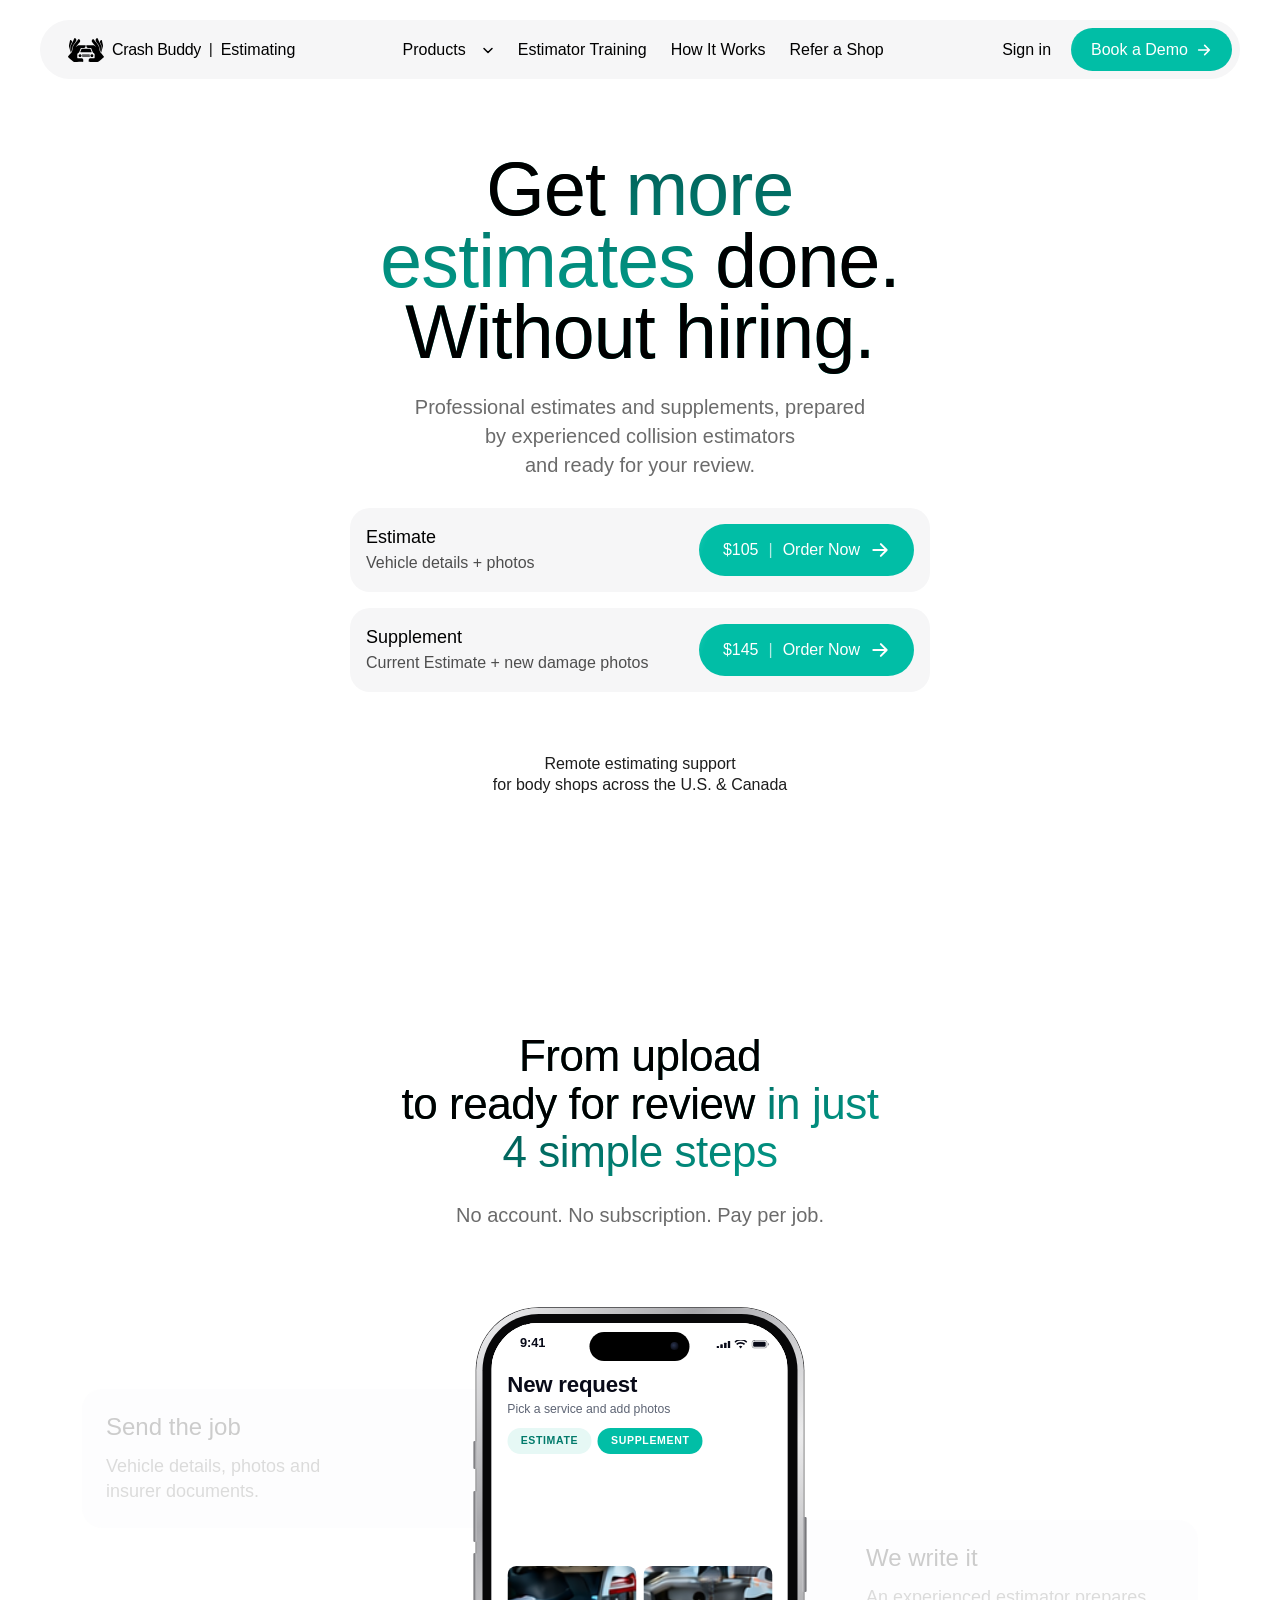
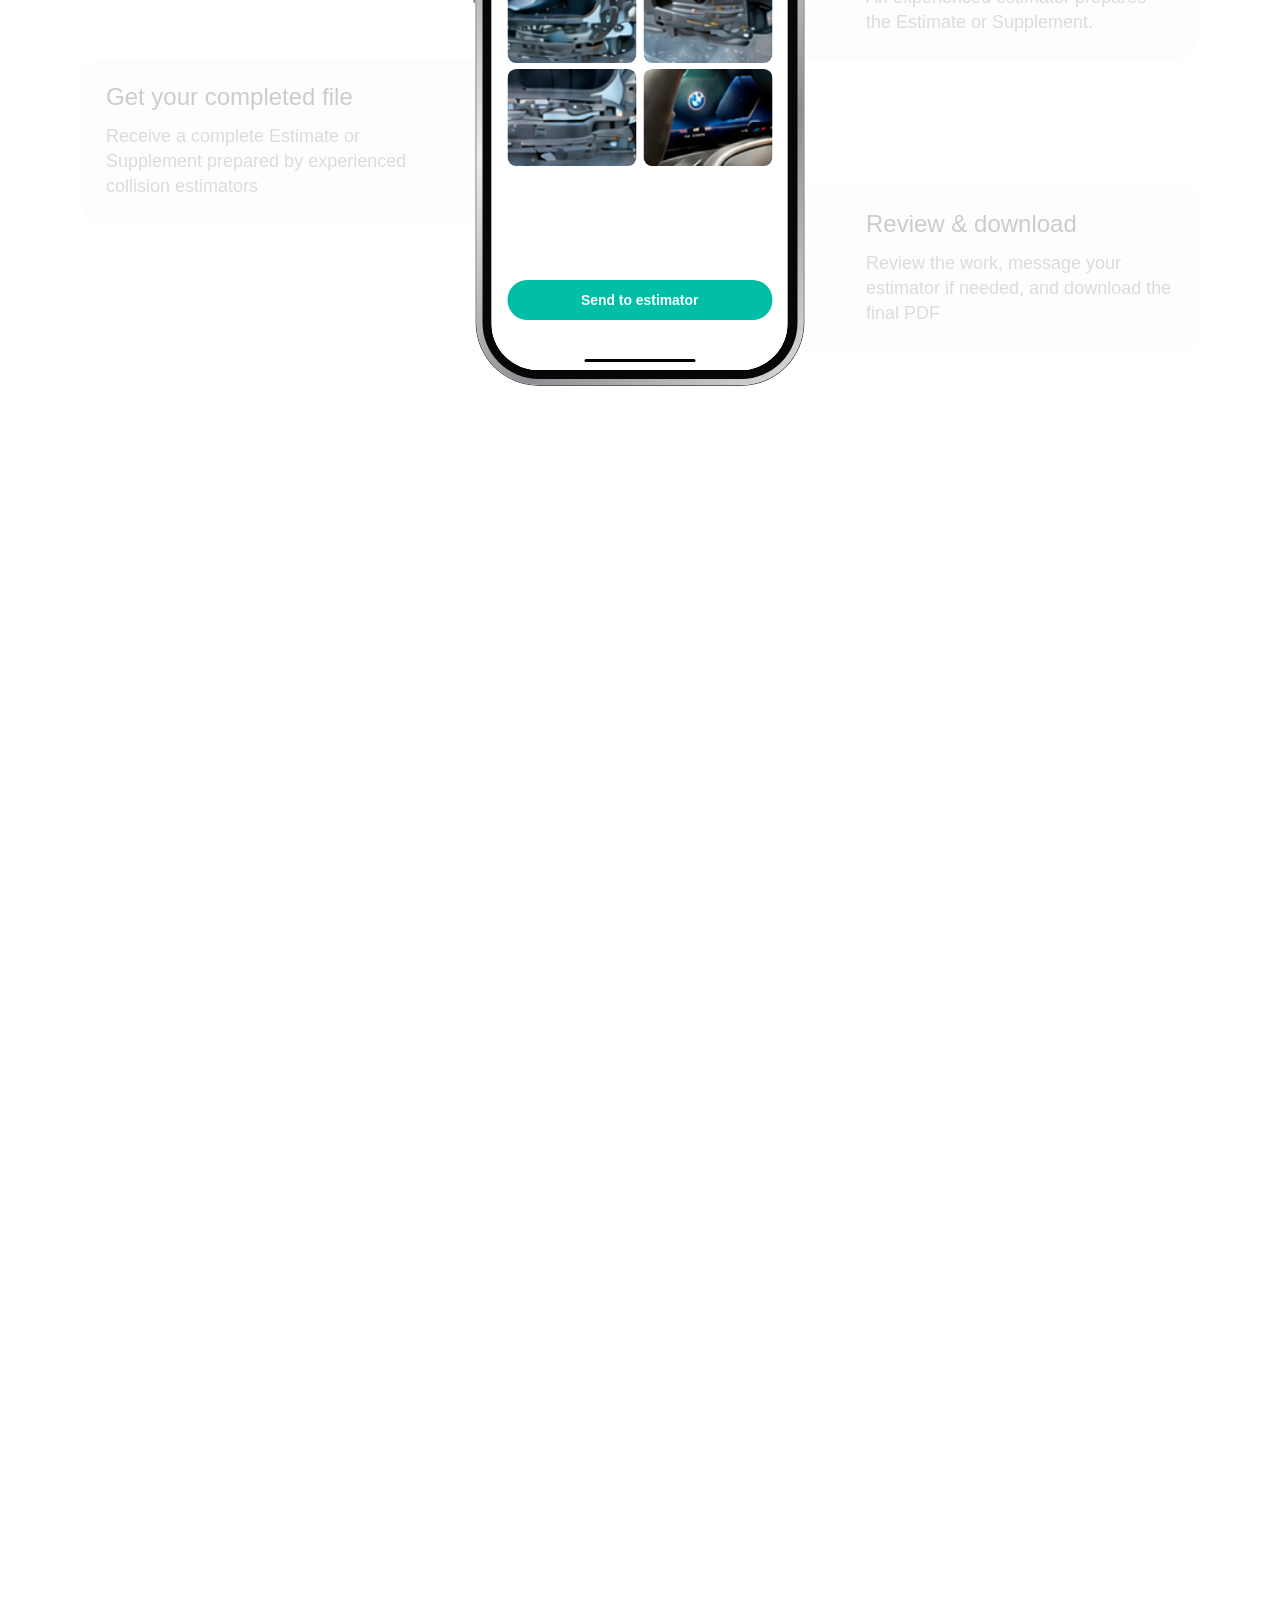
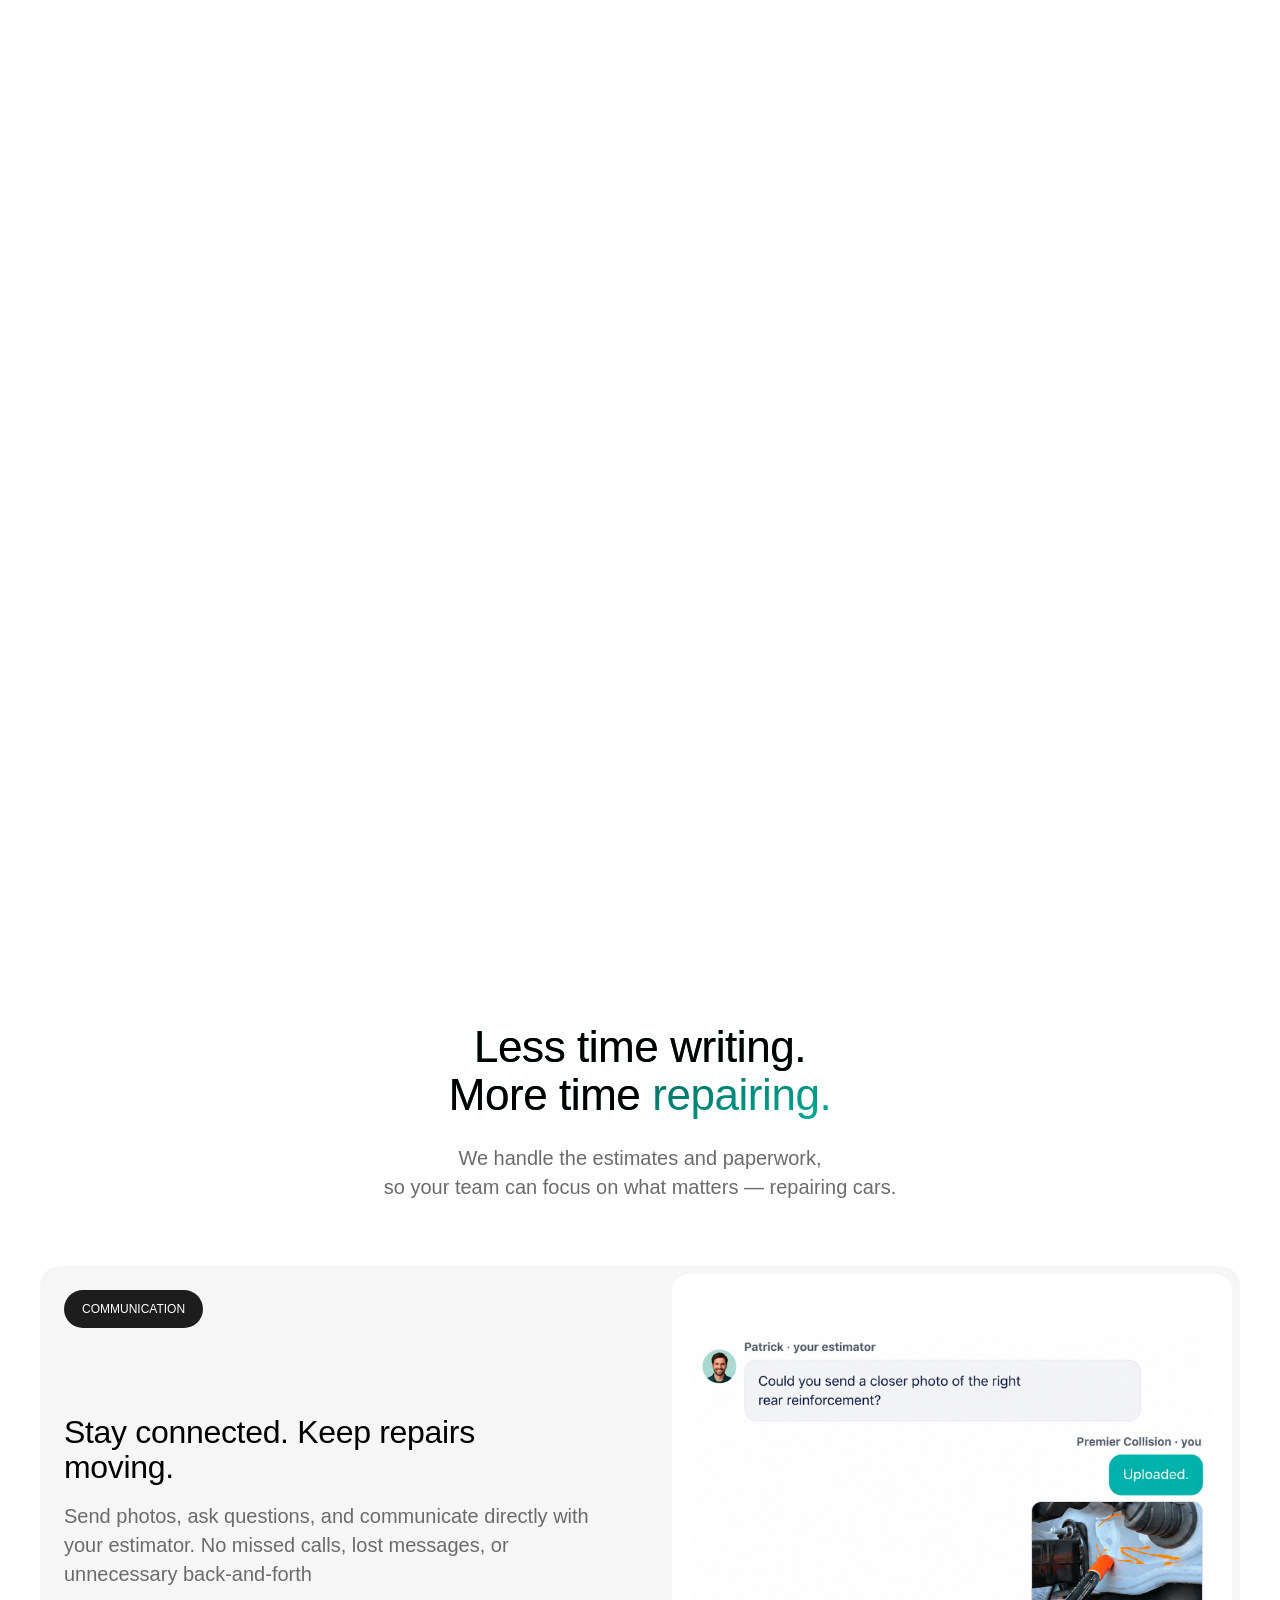
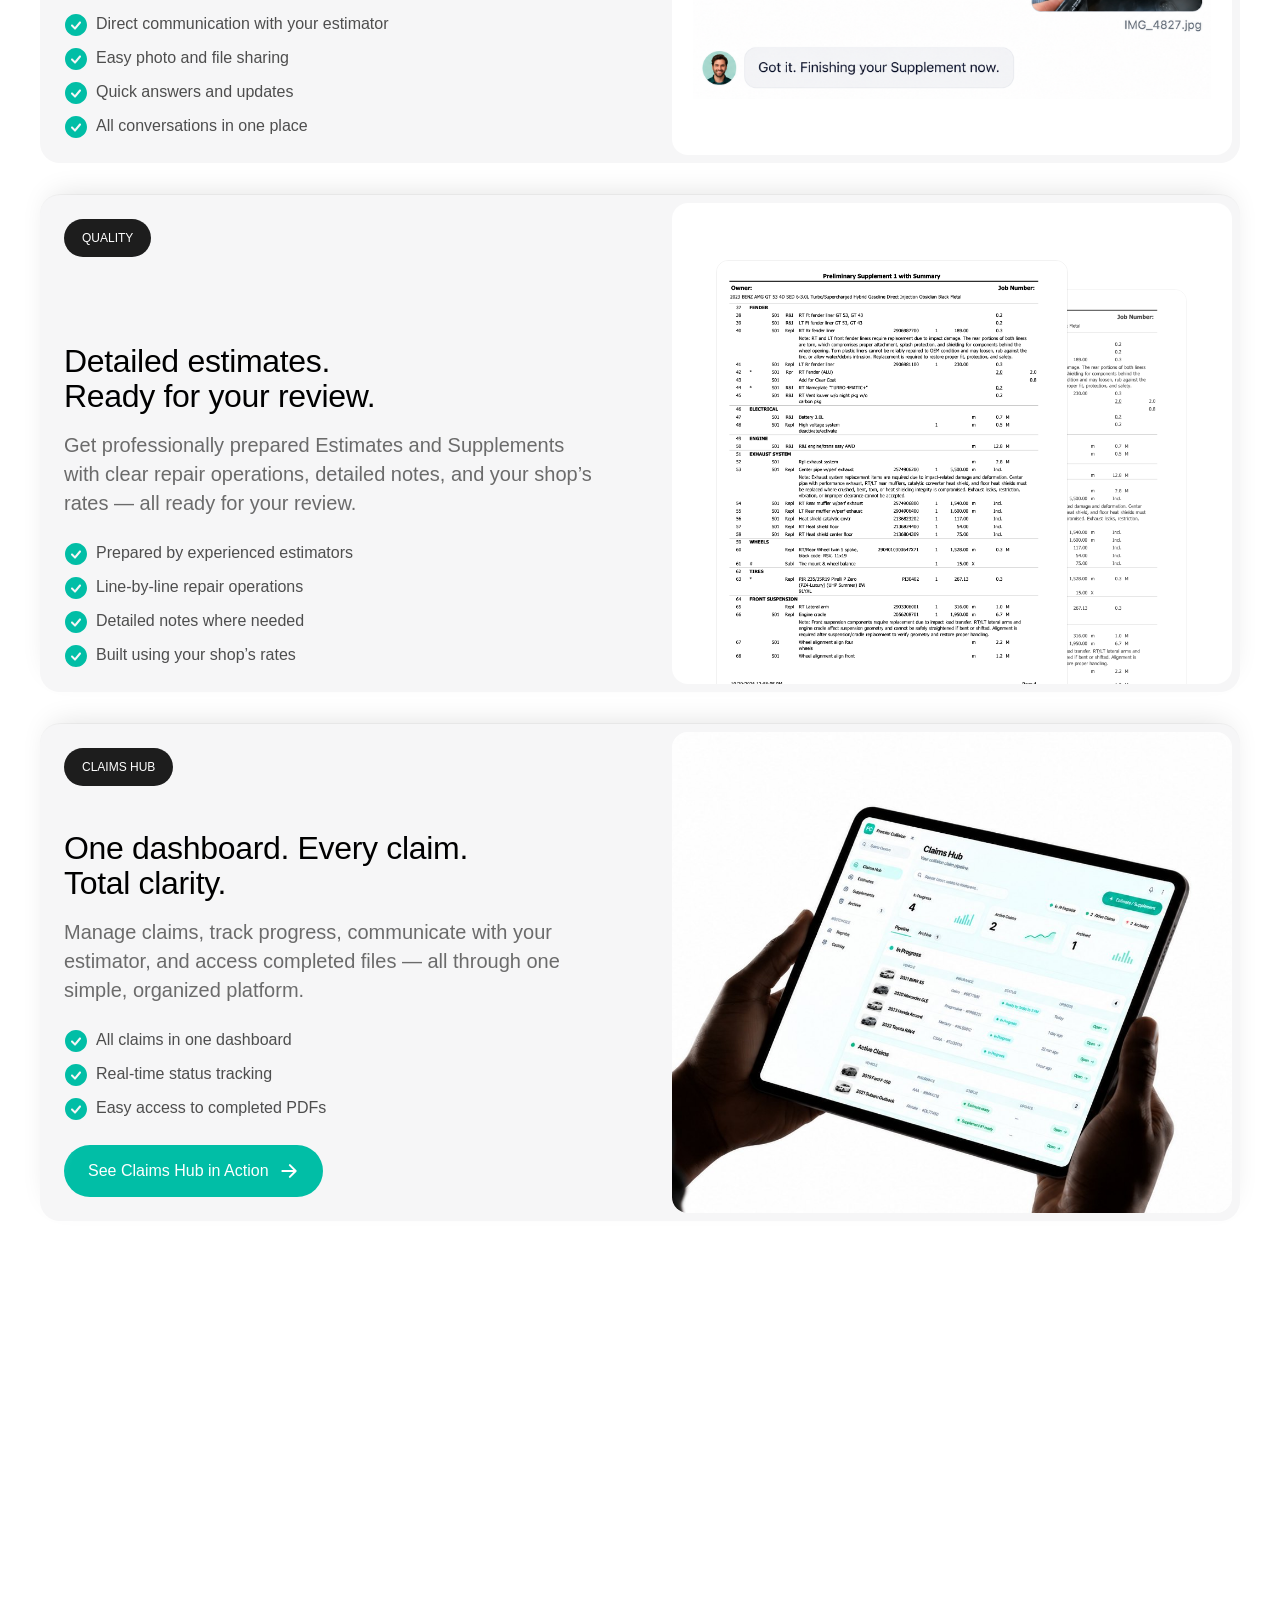
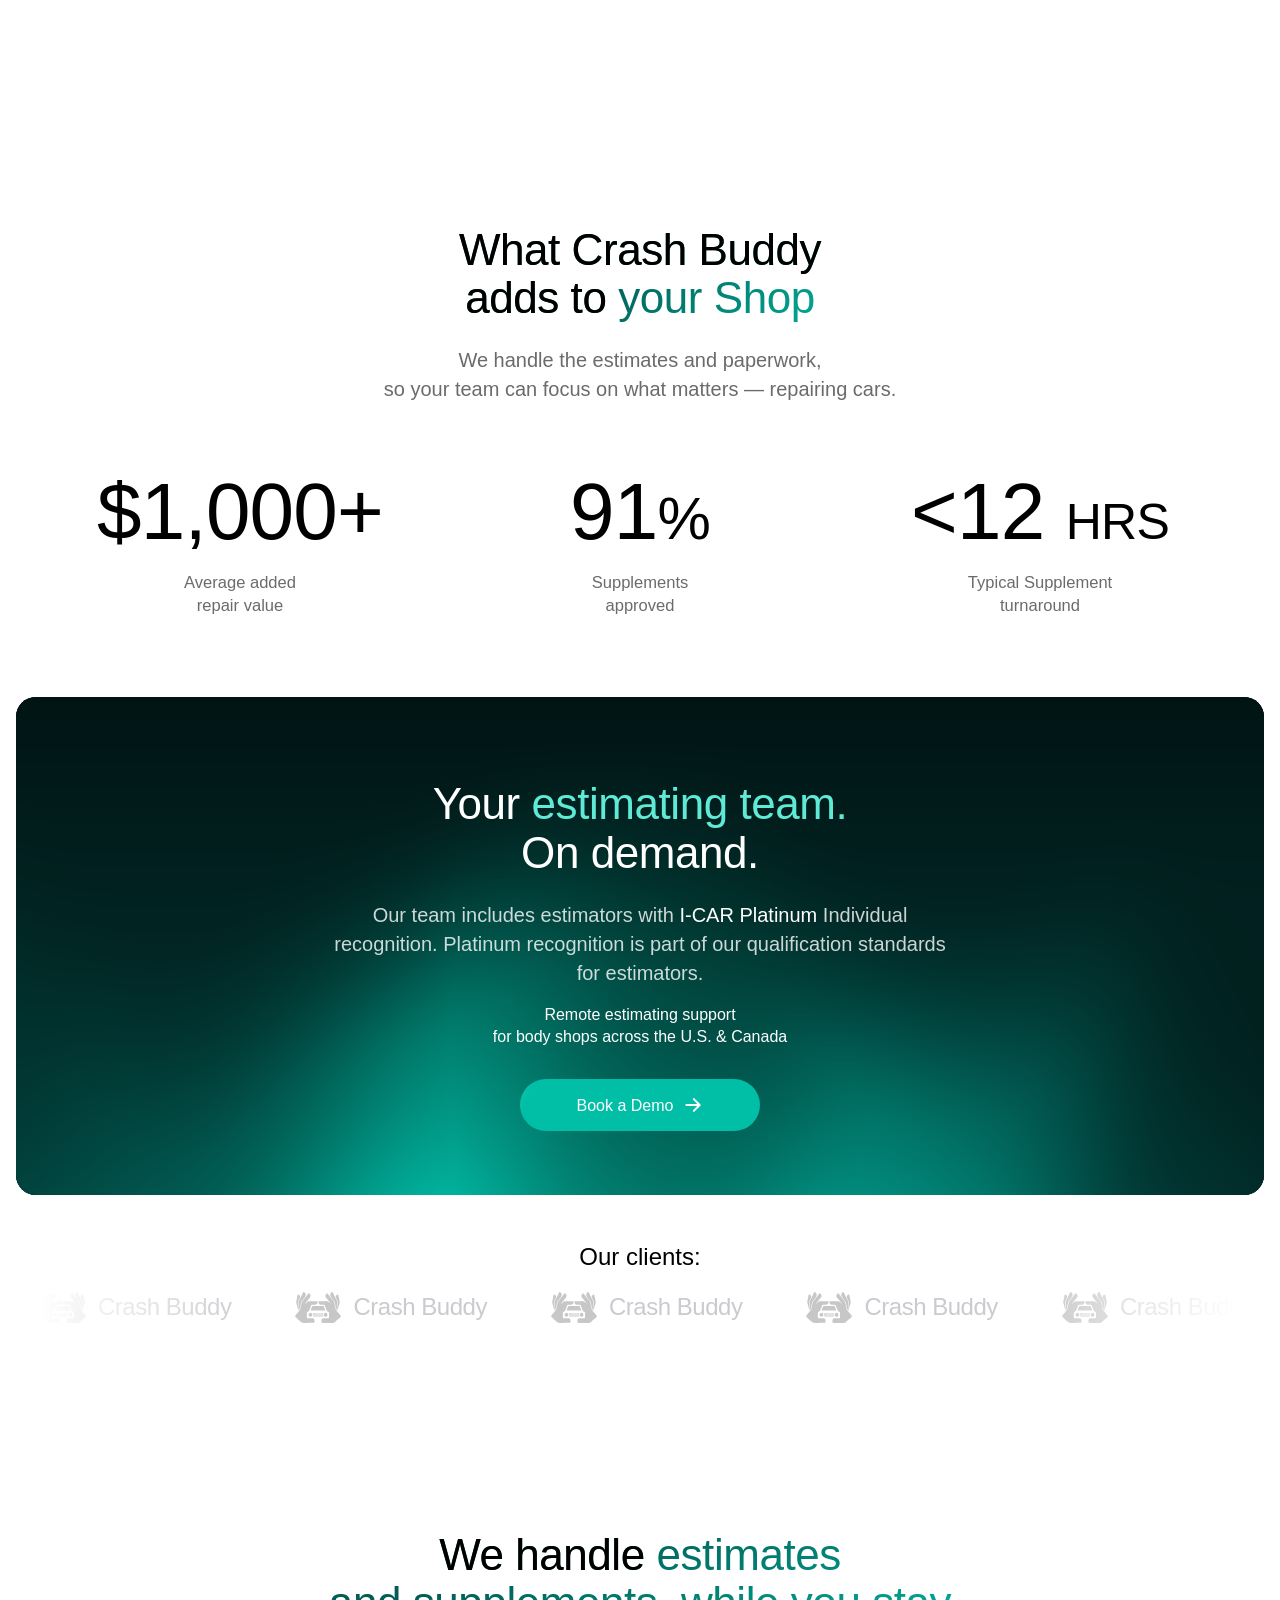
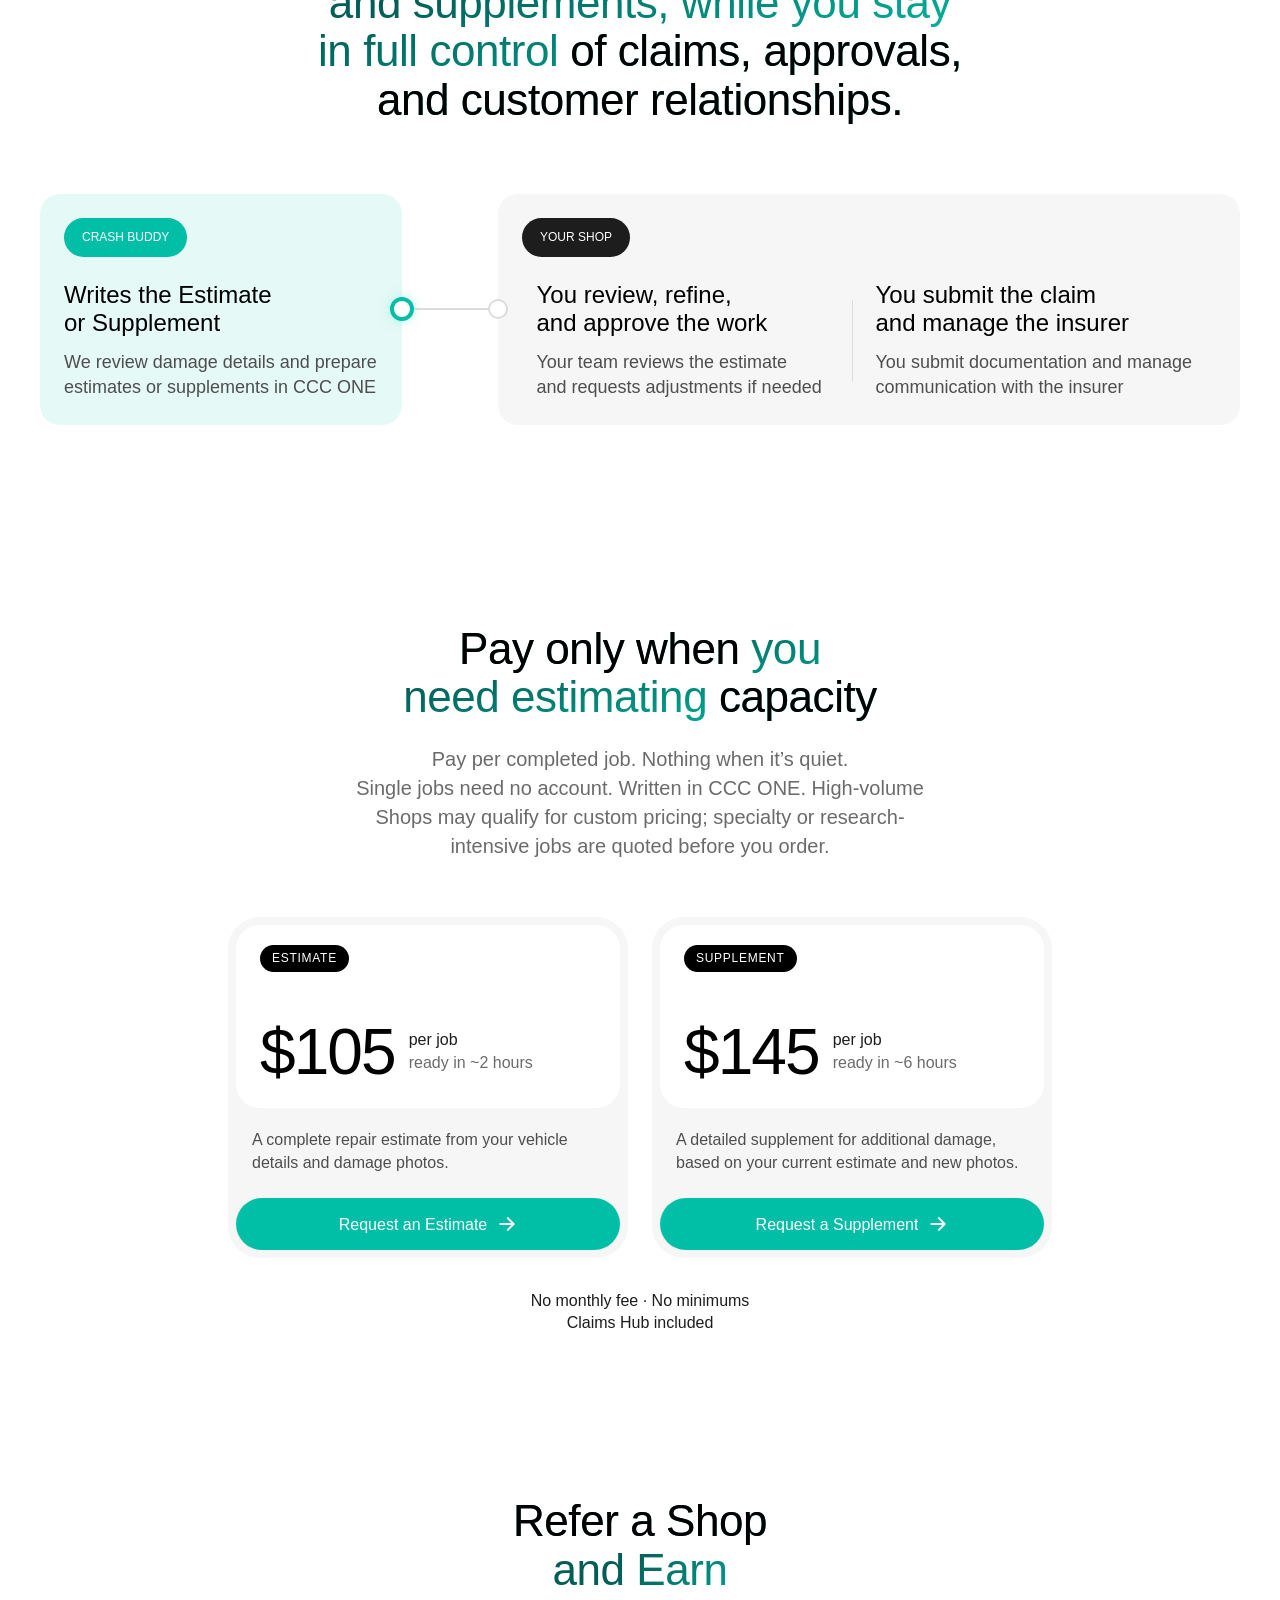
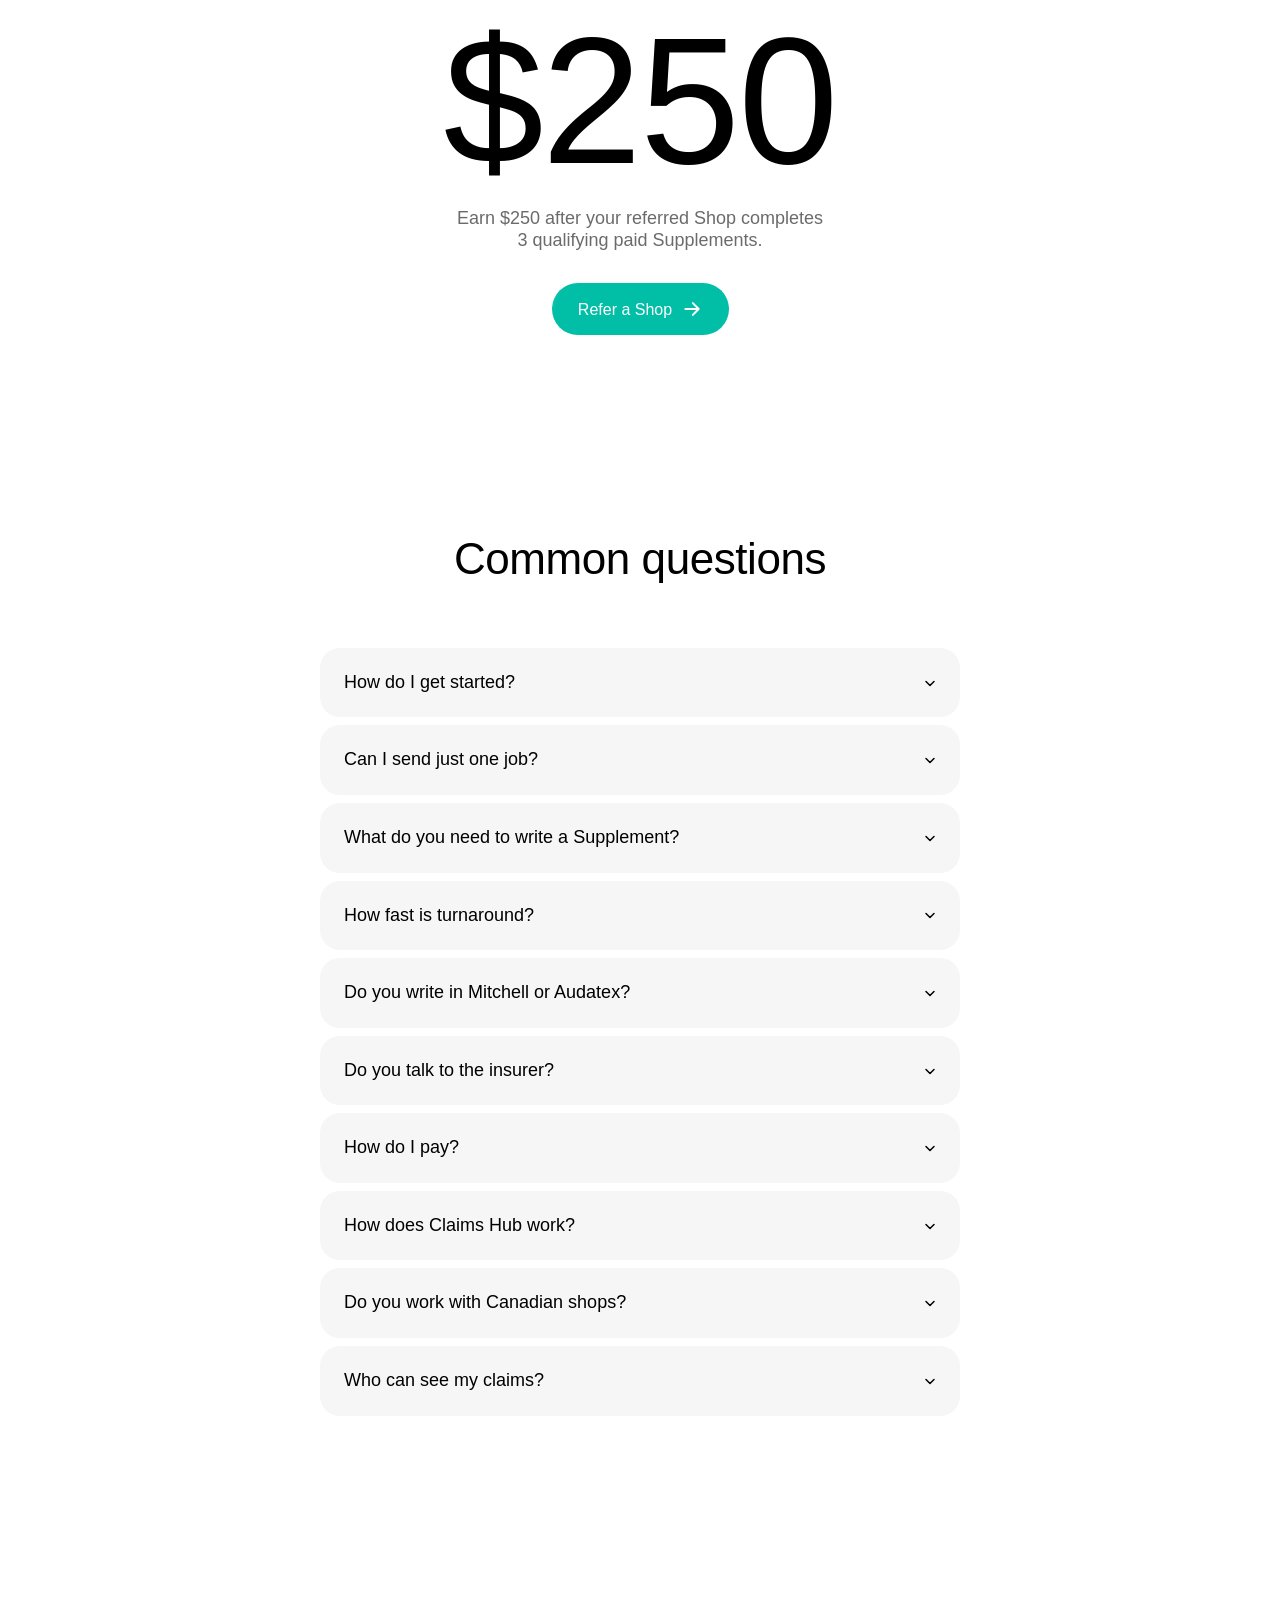
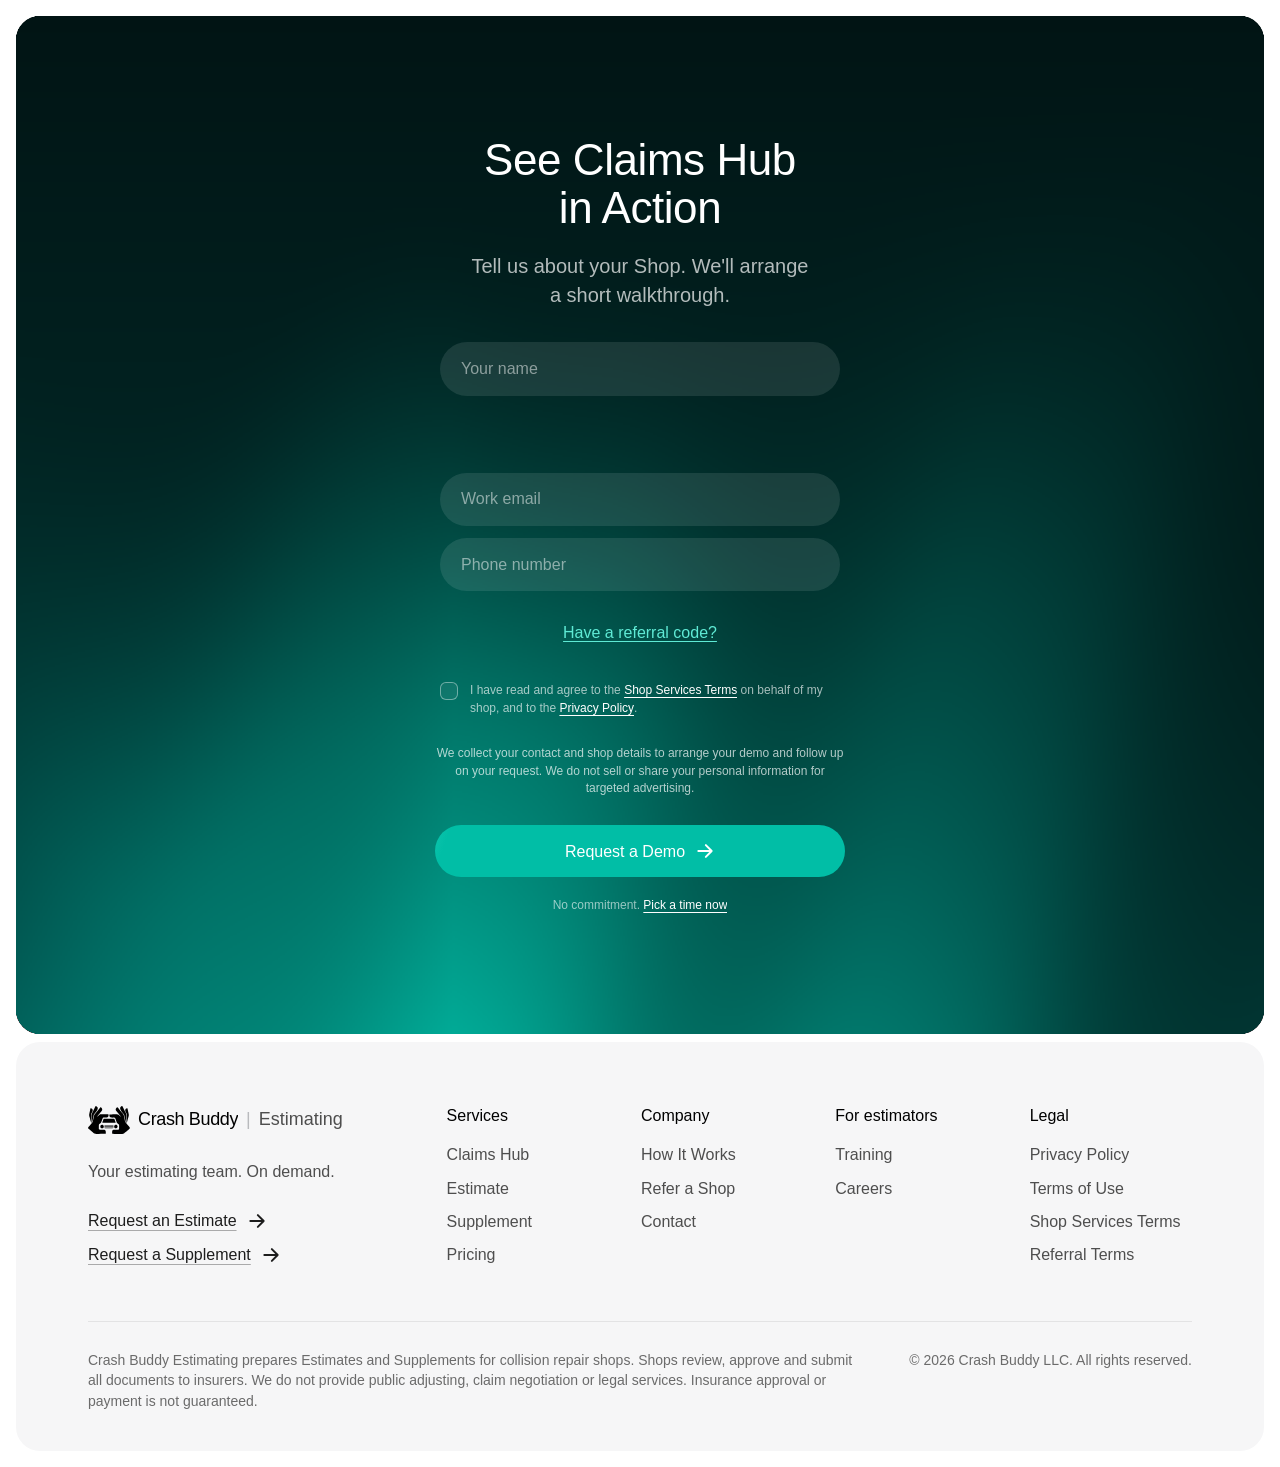
==== index.html @ 1a82ffeb "Mobile section h2: 30px Co-Authored-By: Claude Opus 5.5 <noreply@anthropic.com>" ====
<!doctype html>
<html lang="en">
<head>
  <meta charset="utf-8">
  <meta name="viewport" content="width=device-width, initial-scale=1">
  <title>Crash Buddy Estimating — Get more estimates done. Without hiring.</title>
  <meta name="description" content="Professional estimates and supplements, prepared by experienced collision estimators and ready for your review.">
  <link rel="stylesheet" href="styles.css?v=11182017">
</head>
<body>

<header class="header">
  <nav class="nav">
    <a href="#" class="nav__brand">
      <img src="assets/logo.svg" width="36" height="24" alt="">
      <span class="nav__brand-name">Crash Buddy</span>
      <span class="nav__brand-sep">|</span>
      <span>Estimating</span>
    </a>

    <div class="nav__menu" id="nav-menu">
      <ul class="nav__links">
        <li class="nav__dd">
          <button class="nav__link nav__dd-btn" type="button" aria-expanded="false" aria-controls="products-menu">Products <img src="assets/chevron-down.svg" width="12" height="12" alt=""></button>
          <div class="nav__dd-panel" id="products-menu">
            <div class="nav__dd-list">
              <p class="nav__dd-label">Products</p>
              <a class="nav__dd-item" href="request.html?type=estimate"><span class="nav__dd-row"><b>Estimate</b><b>$105</b></span><span>Vehicle details + photos</span></a>
              <a class="nav__dd-item" href="request.html?type=supplement"><span class="nav__dd-row"><b>Supplement</b><b>$145</b></span><span>Current Estimate + new photos</span></a>
            </div>
            <div class="nav__dd-hub">
              <span class="nav__dd-media"><img src="assets/claims-hub-tablet.jpg" width="1455" height="1081" alt="Claims Hub on a tablet"></span>
              <div class="nav__dd-hub-text">
                <b class="nav__dd-title">Claims Hub</b>
                <span class="nav__dd-desc">One dashboard for every claim — track progress, message your estimator and download finished files.</span>
                <a class="btn btn--sm nav__dd-btn-demo" href="index.html#demo">Book a Demo</a>
              </div>
            </div>
          </div>
        </li>
        <li><a class="nav__link" href="training.html">Estimator Training</a></li>
        <li><a class="nav__link" href="#how-it-works">How It Works</a></li>
        <li><a class="nav__link" href="#refer">Refer a Shop</a></li>
      </ul>
      <div class="nav__actions">
        <a class="nav__signin" href="#">Sign in</a>
        <a class="btn btn--sm" href="#demo">Book a Demo</a>
      </div>
    </div>

    <button class="nav__toggle" type="button" aria-label="Open menu" aria-expanded="false" aria-controls="mnav"><span></span><span></span><span></span></button>
  </nav>
</header>

<!-- Mobile menu: full screen, one list of links (Apple-style) -->
<div class="mnav" id="mnav" aria-hidden="true">
  <div class="mnav__top">
    <a href="index.html" class="nav__brand mnav__brand">
      <img src="assets/logo.svg" width="36" height="24" alt="">
      <span class="nav__brand-name">Crash Buddy</span>
      <span class="nav__brand-sep">|</span>
      <span>Estimating</span>
    </a>
    <button class="mnav__close" type="button" aria-label="Close menu"><span></span><span></span><span></span></button>
  </div>
  <nav class="mnav__list" aria-label="Menu">
    <a href="request.html?type=estimate">Estimate</a>
    <a href="request.html?type=supplement">Supplement</a>
    <a href="training.html">Estimator Training</a>
    <a href="index.html#how-it-works">How It Works</a>
    <a href="index.html#refer">Refer a Shop</a>
    <a href="careers.html">Careers</a>
  </nav>
  <nav class="mnav__sub" aria-label="More">
    <a href="#">Sign in</a>
    <a href="index.html#claims-hub">Claims Hub <span aria-hidden="true">→</span></a>
  </nav>
  <a class="btn btn--block mnav__cta" href="index.html#demo">Book a Demo</a>
</div>

<main>
  <!-- Hero -->
  <section class="hero">
    <h1 class="hero__title grad-text grad-v">
      Get <span class="hl">more</span><br>
      <span class="hl">estimates</span> done.<br>
      Without hiring.
    </h1>
    <p class="lead hero__lead">Professional estimates and supplements, prepared by experienced collision estimators<br> and ready for your review.</p>

    <div class="order-list">
      <div class="order-card">
        <div>
          <p class="order-card__title">Estimate</p>
          <p class="order-card__sub">Vehicle details + photos</p>
        </div>
        <a class="btn" href="request.html?type=estimate">$105<span class="btn__sep" aria-hidden="true">|</span>Order Now</a>
      </div>
      <div class="order-card">
        <div>
          <p class="order-card__title">Supplement</p>
          <p class="order-card__sub">Current Estimate + new damage photos</p>
        </div>
        <a class="btn" href="request.html?type=supplement">$145<span class="btn__sep" aria-hidden="true">|</span>Order Now</a>
      </div>
    </div>

    <p class="coverage coverage--sm">Remote estimating support<br>for body shops across the U.S. &amp; Canada</p>
  </section>

  <!-- How it works -->
  <section class="section steps" id="how-it-works">
    <div class="steps__pin">
    <div class="section-head">
      <h2 class="h2 grad-text grad-a">From upload<br>to ready for review <br class="m-only"><span class="hl">in just <br>4 simple steps</span></h2>
      <p class="lead">No account. No subscription. Pay per job.</p>
    </div>

    <div class="steps__track">
      <div class="steps__sticky">
        <div class="steps__stage">
          <ol class="steps__list">
            <li class="step step--l1 is-active">
              <div class="step__text">
                <h3 class="step__title">Send the job</h3>
                <p class="step__desc">Vehicle details, photos and insurer documents.</p>
              </div>
            </li>
            <li class="step step--r1">
              <div class="step__text">
                <h3 class="step__title">We write it</h3>
                <p class="step__desc">An experienced estimator prepares the Estimate or Supplement.</p>
              </div>
            </li>
            <li class="step step--l2">
              <div class="step__text">
                <h3 class="step__title">Get your completed file</h3>
                <p class="step__desc">Receive a complete Estimate or Supplement prepared by experienced collision estimators</p>
              </div>
            </li>
            <li class="step step--r2">
              <div class="step__text">
                <h3 class="step__title">Review &amp; download</h3>
                <p class="step__desc">Review the work, message your estimator if needed, and download the final PDF</p>
              </div>
            </li>
          </ol>
          <div class="steps__bars" aria-hidden="true"><i></i><i></i><i></i><i></i></div>

          <!-- Phone: vector frame + HTML screens. Sizes inside are in "u" = 1/1199 of the phone box width -->
          <div class="phone" role="img" aria-label="Crash Buddy app: send a job, track it, download the finished Supplement">
            <div class="iphone" aria-hidden="true">
              <i class="iphone__btn iphone__btn--action"></i>
              <i class="iphone__btn iphone__btn--vol1"></i>
              <i class="iphone__btn iphone__btn--vol2"></i>
              <i class="iphone__btn iphone__btn--power"></i>

              <div class="iphone__screen">
                <!-- Claim screen (steps 2–3) -->
                <div class="scr scr--claim">
                  <span class="app-icon-btn claim__back rv rv--fade" data-step="2" style="--d:.2s"><svg viewBox="0 0 24 24"><path d="M15 5l-7 7 7 7"/></svg></span>
                  <span class="app-icon-btn claim__more rv rv--fade" data-step="2" style="--d:.2s"><svg viewBox="0 0 24 24"><circle cx="5.5" cy="12" r="1.3"/><circle cx="12" cy="12" r="1.3"/><circle cx="18.5" cy="12" r="1.3"/></svg></span>
                  <p class="claim__title rv rv--fade" data-step="2" style="--d:.2s">BMW 530i</p>
                  <p class="claim__sub rv rv--fade" data-step="2" style="--d:.25s">Demo Claim · SAMPLE-001</p>
                  <div class="app-pills claim__pills rv rv--fade" data-step="2" style="--d:.3s">
                    <span class="app-pill">Demo</span>
                    <span class="app-pill app-pill--on">Supplement</span>
                  </div>

                  <!-- 1 · You send -->
                  <div class="tl tl--1 rv" data-step="2" style="--d:.6s">
                    <span class="tl__num">1</span>
                    <p class="tl__title">You send</p>
                    <p class="tl__desc">Damage photos, odometer, and your<br>current Estimate.</p>
                  </div>
                  <div class="claim__photos">
                    <img class="rv rv--swap" data-step="2" style="--d:.72s" src="assets/photo-1.png" alt="">
                    <img class="rv rv--swap" data-step="2" style="--d:.72s" src="assets/photo-2.png" alt="">
                    <img class="rv rv--swap" data-step="2" style="--d:.72s" src="assets/photo-3.png" alt="">
                    <img class="rv rv--swap" data-step="2" style="--d:.72s" src="assets/photo-4.png" alt="">
                  </div>
                  <div class="file claim__file rv rv--swap" data-step="2" style="--d:.72s">
                    <span class="pdf-ico">PDF</span>
                    <span class="file__text"><b>insurance_estimate.pdf</b><span>Sample · current Estimate</span></span>
                    <span class="file__size">1.2 MB</span>
                  </div>
                  <i class="tl__line tl__line--1" data-step="2" style="--d:.85s"></i>

                  <!-- 2 · We write -->
                  <div class="tl tl--2 rv" data-step="2" style="--d:1.05s">
                    <span class="tl__num">2</span>
                    <p class="tl__title">We write</p>
                  </div>
                  <div class="person rv" data-step="2" style="--d:1.2s">
                    <img class="person__ava" src="assets/avatar.png" alt="">
                    <p class="person__name">Patrick — teammate</p>
                    <p class="person__desc">Reviewing photos and current<br>Estimate.</p>
                    <span class="person__status"><i class="status-dot" data-step="2"></i>In progress</span>
                  </div>
                  <i class="tl__line tl__line--2" data-step="3" style="--d:0s"></i>

                  <!-- 3 · Ready to review -->
                  <div class="tl tl--3 rv" data-step="3" style="--d:.2s">
                    <span class="tl__num">3</span>
                    <p class="tl__title tl__title--green">Ready to review</p>
                  </div>
                  <div class="ready rv" data-step="3" style="--d:.35s">
                    <span class="pdf-ico pdf-ico--green">PDF</span>
                    <span class="file__text"><b>Sample_Supplement_BMW_530i.pdf</b><span>Ready for your review · 1.4 MB</span></span>
                    <span class="ready__btn" data-step="3">Download PDF<i class="ready__tap" data-step="4"></i></span>
                  </div>
                </div>

                <!-- Step 1 · new request form -->
                <div class="scr scr--form">
                  <div class="scr__in form">
                    <span class="app-icon-btn"><svg viewBox="0 0 24 24"><path d="M15 5l-7 7 7 7"/></svg></span>
                    <p class="app-title">New request</p>
                    <p class="app-sub">Send the job to your estimator</p>
                    <div class="app-pills">
                      <span class="app-pill">Estimate</span>
                      <span class="app-pill app-pill--on">Supplement</span>
                    </div>

                    <p class="form__label">Vehicle</p>
                    <div class="form__field form__field--vehicle">
                      <span class="fill fill--vehicle">BMW 530i · 2021 · SAMPLE-001</span>
                    </div>

                    <p class="form__label">Notes for estimator</p>
                    <div class="form__field form__field--notes">
                      <span class="fill fill--n1">Rear reinforcement and bumper damage.</span>
                      <span class="fill fill--n2">Please check the current Estimate.</span>
                    </div>

                    <p class="form__label">Photos</p>
                    <div class="form__photos">
                      <img class="thumb" style="--d:.75s" src="assets/photo-1.png" alt="">
                      <img class="thumb" style="--d:.85s" src="assets/photo-2.png" alt="">
                      <img class="thumb" style="--d:.95s" src="assets/photo-3.png" alt="">
                      <img class="thumb" style="--d:1.05s" src="assets/photo-4.png" alt="">
                    </div>

                    <div class="file form__file">
                      <span class="pdf-ico">PDF</span>
                      <span class="file__text">
                        <b>insurance_estimate.pdf</b>
                        <span class="form__file-sub"><span class="sub-a">Uploading…</span><span class="sub-b">1.2 MB · uploaded</span></span>
                        <span class="form__bar"><i></i></span>
                      </span>
                    </div>

                    <span class="form__send">
                      <span class="send-a">Send to estimator</span>
                      <span class="send-b"><svg viewBox="0 0 24 24"><path d="M5 12.5l4.5 4.5L19 7.5"/></svg>Sent</span>
                      <i class="form__tap"></i>
                    </span>
                  </div>
                </div>

                <!-- Step 4 · PDF opened + confirmation -->
                <div class="scr scr--pdf">
                  <div class="scr__in viewer">
                    <div class="viewer__bar">
                      <span class="app-icon-btn"><svg viewBox="0 0 24 24"><path d="M6 6l12 12M18 6L6 18"/></svg></span>
                      <span class="viewer__name">Sample_Supplement_BMW_530i.pdf</span>
                      <span class="app-icon-btn"><svg viewBox="0 0 24 24"><path d="M12 15V4M7.5 8.5L12 4l4.5 4.5M5 13v5.5A1.5 1.5 0 0 0 6.5 20h11a1.5 1.5 0 0 0 1.5-1.5V13"/></svg></span>
                    </div>
                    <div class="viewer__doc"><img src="assets/estimate-doc.png" width="1275" height="1650" alt=""></div>
                    <div class="viewer__toast">
                      <span class="check">
                        <svg viewBox="0 0 52 52"><circle class="check__bg" cx="26" cy="26" r="26"/><path class="check__path" d="M15 27l7.5 7.5L37.5 19"/></svg>
                      </span>
                      <span class="viewer__toast-text">
                        <b>Download complete</b>
                        <span>Supplement saved · ready to submit</span>
                      </span>
                    </div>
                  </div>
                </div>

                <!-- Mobile: one simple screen per step (desktop keeps the detailed screens above) -->
                <div class="scr scr--m">
                  <!-- 1 · Send the job -->
                  <div class="mp mp--send" data-m="1">
                    <p class="app-title">New request</p>
                    <p class="app-sub">Pick a service and add photos</p>
                    <div class="app-pills">
                      <span class="app-pill">Estimate</span>
                      <span class="app-pill app-pill--on">Supplement</span>
                    </div>
                    <div class="mp__photos">
                      <img style="--d:.1s" src="assets/photo-1.png" alt="">
                      <img style="--d:.2s" src="assets/photo-2.png" alt="">
                      <img style="--d:.3s" src="assets/photo-3.png" alt="">
                      <img style="--d:.4s" src="assets/photo-4.png" alt="">
                    </div>
                    <span class="mp__btn">
                      <span class="mp__a">Send to estimator</span>
                      <span class="mp__b"><svg viewBox="0 0 24 24"><path d="M5 12.5l4.5 4.5L19 7.5"/></svg>Sent</span>
                      <i class="mp__tap"></i>
                    </span>
                  </div>

                  <!-- 2 · We write it -->
                  <div class="mp mp--work" data-m="2">
                    <span class="mp__ava"><img src="assets/avatar.png" alt=""></span>
                    <p class="mp__name">Patrick</p>
                    <p class="mp__role">Your estimator</p>
                    <span class="mp__status">Writing your Supplement<i></i><i></i><i></i></span>
                  </div>

                  <!-- 3 · Get your file -->
                  <div class="mp mp--ready" data-m="3">
                    <span class="mp__doc">
                      <span class="pdf-ico pdf-ico--green">PDF</span>
                      <span class="check"><svg viewBox="0 0 52 52"><circle class="check__bg" cx="26" cy="26" r="26"/><path class="check__path" d="M15 27l7.5 7.5L37.5 19"/></svg></span>
                    </span>
                    <p class="mp__name">Supplement ready</p>
                    <p class="mp__role">Sample_Supplement_BMW_530i.pdf</p>
                  </div>

                  <!-- 4 · Review & download -->
                  <div class="mp mp--get" data-m="4">
                    <div class="mp__page"><img src="assets/estimate-doc.png" width="1275" height="1650" alt=""></div>
                    <span class="mp__btn">
                      <span class="mp__a">Download PDF</span>
                      <span class="mp__b"><svg viewBox="0 0 24 24"><path d="M5 12.5l4.5 4.5L19 7.5"/></svg>Downloaded</span>
                      <i class="mp__tap"></i>
                    </span>
                  </div>
                </div>

                <!-- System UI -->
                <div class="statusbar">
                  <span class="statusbar__time">9:41</span>
                  <span class="statusbar__icons">
                    <svg viewBox="0 0 25 14" class="sb-signal"><rect x="0" y="9" width="4.5" height="5" rx="1"/><rect x="6.8" y="6" width="4.5" height="8" rx="1"/><rect x="13.6" y="3" width="4.5" height="11" rx="1"/><rect x="20.4" y="0" width="4.5" height="14" rx="1"/></svg>
                    <svg viewBox="0 0 22 16" class="sb-wifi"><path d="M11 15.2l3-3.3a4.4 4.4 0 0 0-6 0z"/><path d="M4.9 9.1a8.7 8.7 0 0 1 12.2 0l2-2.2a11.7 11.7 0 0 0-16.2 0z"/><path d="M1.1 5a14.1 14.1 0 0 1 19.8 0L22.7 3a16.9 16.9 0 0 0-23.4 0z" transform="translate(.3 0)"/></svg>
                    <svg viewBox="0 0 32 15" class="sb-battery"><rect x=".75" y=".75" width="27" height="13.5" rx="4" fill="none" stroke="currentColor" stroke-opacity=".4" stroke-width="1.5"/><rect x="3" y="3" width="22.5" height="9" rx="2.2"/><path d="M29.5 5v5a2.6 2.6 0 0 0 0-5z" opacity=".45"/></svg>
                  </span>
                </div>
                <i class="island"></i>
                <i class="home-bar"></i>
              </div>
            </div>
          </div>
        </div>
      </div>
    </div>
    </div>
  </section>

  <!-- Features -->
  <section class="section">
    <div class="section-head">
      <h2 class="h2 grad-text grad-a">Less time writing.<br>More time <span class="hl">repairing.</span></h2>
      <p class="lead lead--538">We handle the estimates and paperwork, <br>so your team can focus on what matters — repairing cars.</p>
    </div>

    <div class="features">
      <article class="feature">
        <div class="feature__body">
          <span class="tag">Communication</span>
          <div class="feature__content">
            <div class="feature__text">
              <h3 class="h3">Stay connected. Keep repairs moving.</h3>
              <p class="lead">Send photos, ask questions, and communicate directly with your estimator. No missed calls, lost messages, or unnecessary back-and-forth</p>
            </div>
            <ul class="checklist">
              <li>Direct communication with your estimator</li>
              <li>Easy photo and file sharing</li>
              <li>Quick answers and updates</li>
              <li>All conversations in one place</li>
            </ul>
          </div>
        </div>
        <div class="feature__media feature__media--chat">
          <img src="assets/chat.png" width="518" height="369" alt="Chat between shop and estimator">
        </div>
      </article>

      <article class="feature">
        <div class="feature__body">
          <span class="tag">Quality</span>
          <div class="feature__content">
            <div class="feature__text">
              <h3 class="h3">Detailed estimates.<br>Ready for your review.</h3>
              <p class="lead">Get professionally prepared Estimates and Supplements with clear repair operations, detailed notes, and your shop’s rates — all ready for your review.</p>
            </div>
            <ul class="checklist">
              <li>Prepared by experienced estimators</li>
              <li>Line-by-line repair operations</li>
              <li>Detailed notes where needed</li>
              <li>Built using your shop’s rates</li>
            </ul>
          </div>
        </div>
        <div class="feature__media feature__media--docs">
          <img class="doc doc--back" src="assets/estimate-doc.png" width="352" height="454" alt="">
          <img class="doc doc--front" src="assets/estimate-doc.png" width="352" height="454" alt="Sample supplement document">
        </div>
      </article>

      <article class="feature" id="claims-hub">
        <div class="feature__body">
          <span class="tag">Claims Hub</span>
          <div class="feature__content">
            <div class="feature__text">
              <h3 class="h3">One dashboard. Every claim. <br>Total clarity.</h3>
              <p class="lead">Manage claims, track progress, communicate with your estimator, and access completed files — all through one simple, organized platform.</p>
            </div>
            <ul class="checklist">
              <li>All claims in one dashboard</li>
              <li>Real-time status tracking</li>
              <li>Easy access to completed PDFs</li>
            </ul>
            <a class="btn" href="#demo">See Claims Hub in Action</a>
          </div>
        </div>
        <div class="feature__media feature__media--tablet">
          <img class="tablet" src="assets/claims-hub-tablet.jpg" width="1455" height="1081" alt="Claims Hub dashboard on a tablet held in both hands">
        </div>
      </article>
      <div class="features__hold" aria-hidden="true"></div>
    </div>
  </section>

  <!-- Stats -->
  <section class="section stats">
    <div class="section-head">
      <h2 class="h2 grad-text grad-b">What Crash Buddy<br>adds to <span class="hl">your Shop</span></h2>
      <p class="lead lead--538">We handle the estimates and paperwork, <br>so your team can focus on what matters — repairing cars.</p>
    </div>

    <div class="stats__grid">
      <div class="stat">
        <p class="stat__value">$<span class="count" data-count="1000">1,000</span>+</p>
        <p class="stat__label">Average added<br>repair value</p>
      </div>
      <div class="stat">
        <p class="stat__value"><span class="count" data-count="91">91</span><small class="stat__unit--pct">%</small></p>
        <p class="stat__label">Supplements<br>approved</p>
      </div>
      <div class="stat">
        <p class="stat__value">&lt;<span class="count" data-count="12">12</span> <small>HRS</small></p>
        <p class="stat__label">Typical Supplement<br>turnaround</p>
      </div>
    </div>

    <div class="team-card">
      <div class="aurora" data-glow="0.78" aria-hidden="true">
        <i class="aurora__glow"></i>
        <i class="aurora__beam" style="--x:6%;  --w:15%; --r:9deg;  --o:.7;  --b:28px; --t:17s; --d:-3s"></i>
        <i class="aurora__beam" style="--x:28%; --w:10%; --r:11deg; --o:1;   --b:18px; --t:13s; --d:-7s"></i>
        <i class="aurora__beam" style="--x:44%; --w:8%;  --r:14deg; --o:.55; --b:22px; --t:19s; --d:-11s"></i>
        <i class="aurora__beam" style="--x:86%; --w:18%; --r:-6deg; --o:.35; --b:46px; --t:23s; --d:-5s"></i>
      </div>
      <div class="team-card__inner">
        <h2 class="h2 team-card__title">Your <span>estimating team.</span><br>On demand.</h2>
        <p class="team-card__text">Our team includes estimators with <strong>I-CAR Platinum</strong> Individual recognition. Platinum recognition is part of our qualification standards for estimators.</p>
        <p class="team-card__coverage">Remote estimating support<br>for body shops across the U.S. &amp; Canada</p>
        <a class="btn team-card__btn" href="#demo">Book a Demo</a>
      </div>
    </div>

    <div class="clients">
      <p class="clients__title">Our clients:</p>
      <!-- Placeholder ribbon: swap the items for client logos later (keep two identical halves for a seamless loop) -->
      <div class="clients__marquee" aria-label="Clients">
        <ul class="clients__track">
          <li class="clients__item"><img src="assets/logo.svg" width="36" height="24" alt="">Crash Buddy</li>
          <li class="clients__item"><img src="assets/logo.svg" width="36" height="24" alt="">Crash Buddy</li>
          <li class="clients__item"><img src="assets/logo.svg" width="36" height="24" alt="">Crash Buddy</li>
          <li class="clients__item"><img src="assets/logo.svg" width="36" height="24" alt="">Crash Buddy</li>
          <li class="clients__item"><img src="assets/logo.svg" width="36" height="24" alt="">Crash Buddy</li>
          <li class="clients__item"><img src="assets/logo.svg" width="36" height="24" alt="">Crash Buddy</li>
          <li class="clients__item"><img src="assets/logo.svg" width="36" height="24" alt="">Crash Buddy</li>
          <li class="clients__item"><img src="assets/logo.svg" width="36" height="24" alt="">Crash Buddy</li>
          <li class="clients__item"><img src="assets/logo.svg" width="36" height="24" alt="">Crash Buddy</li>
          <li class="clients__item"><img src="assets/logo.svg" width="36" height="24" alt="">Crash Buddy</li>
          <li class="clients__item"><img src="assets/logo.svg" width="36" height="24" alt="">Crash Buddy</li>
          <li class="clients__item"><img src="assets/logo.svg" width="36" height="24" alt="">Crash Buddy</li>
        </ul>
      </div>
    </div>
  </section>

  <!-- Who does what -->
  <section class="section handle">
    <h2 class="h2 grad-text grad-e handle__title">We handle <span class="hl">estimates <br>and supplements, while you stay <br>in full control</span> of claims, approvals, <br>and customer relationships.</h2>

    <div class="handle__cards" data-scrollline>
      <article class="handle-card handle-card--us">
        <span class="tag tag--accent">Crash Buddy</span>
        <div class="handle-card__item">
          <h3 class="handle-card__title">Writes the Estimate<br>or Supplement</h3>
          <p class="handle-card__text">We review damage details and prepare estimates or supplements in CCC ONE</p>
        </div>
      </article>
      <i class="handle__link" data-line aria-hidden="true"></i>
      <article class="handle-card handle-card--shop">
        <span class="tag">Your Shop</span>
        <div class="handle-card__row">
          <div class="handle-card__item">
            <h3 class="handle-card__title">You review, refine,<br>and approve the work</h3>
            <p class="handle-card__text">Your team reviews the estimate <br>and requests adjustments if needed</p>
          </div>
          <div class="handle-card__item">
            <h3 class="handle-card__title">You submit the claim<br>and manage the insurer</h3>
            <p class="handle-card__text">You submit documentation and manage communication with the insurer</p>
          </div>
        </div>
      </article>
    </div>
  </section>

  <!-- Pricing -->
  <section class="section pricing" id="pricing">
    <div class="section-head">
      <h2 class="h2 grad-text grad-d">Pay only when <span class="hl">you <br>need estimating</span> capacity</h2>
      <p class="lead lead--604">Pay per completed job. Nothing when it’s quiet. <br>Single jobs need no account. Written in CCC ONE. High-volume Shops may qualify for custom pricing; specialty or research-intensive jobs are quoted before you order.</p>
    </div>

    <div class="pc-grid">
      <article class="pc">
        <div class="pc__top">
          <span class="pc__tag">Estimate</span>
          <p class="pc__price">
            <span class="pc__amount">$105</span>
            <span class="pc__meta"><b>per job</b><span>ready in ~2 hours</span></span>
          </p>
        </div>
        <p class="pc__desc">A complete repair estimate from your vehicle details and damage photos.</p>
        <a class="btn btn--block" href="request.html?type=estimate">Request an Estimate</a>
      </article>

      <article class="pc">
        <div class="pc__top">
          <span class="pc__tag">Supplement</span>
          <p class="pc__price">
            <span class="pc__amount">$145</span>
            <span class="pc__meta"><b>per job</b><span>ready in ~6 hours</span></span>
          </p>
        </div>
        <p class="pc__desc">A detailed supplement for additional damage, based on your current estimate and new photos.</p>
        <a class="btn btn--block" href="request.html?type=supplement">Request a Supplement</a>
      </article>
    </div>

    <p class="coverage coverage--sm pc-note">No monthly fee · No minimums<br>Claims Hub included</p>
  </section>

  <!-- Refer a Shop -->
  <section class="section refer" id="refer">
    <div class="refer__body">
      <div class="refer__head">
        <h2 class="h2 grad-text grad-r refer__title">Refer a Shop<br><span class="hl">and Earn</span></h2>
        <p class="refer__amount">$250</p>
        <p class="refer__text">Earn $250 after your referred Shop completes <br>3 qualifying paid Supplements.</p>
      </div>
      <a class="btn refer__btn" href="#">Refer a Shop</a>
    </div>
  </section>

  <!-- FAQ -->
  <section class="section faq" id="faq">
    <h2 class="h2 faq__title">Common questions</h2>
    <div class="faq__list">
      <details class="faq__item">
        <summary>How do I get started?</summary>
        <div class="faq__answer"><p>Send one job now: request an Estimate ($105) or a Supplement ($145) above. No account needed. For ongoing work, request a demo and we set up Claims Hub for your Shop.</p></div>
      </details>
      <details class="faq__item">
        <summary>Can I send just one job?</summary>
        <div class="faq__answer"><p>Yes. No account needed. The finished PDF comes to your email.</p></div>
      </details>
      <details class="faq__item">
        <summary>What do you need to write a Supplement?</summary>
        <div class="faq__answer"><p>The current insurance Estimate (PDF or CCC export), teardown photos — wide shots and close-ups — and any denial notes. A VIN helps. For an initial Estimate, photos and vehicle details are enough. Anything else, your estimator asks for inside the claim.</p></div>
      </details>
      <details class="faq__item">
        <summary>How fast is turnaround?</summary>
        <div class="faq__answer"><p>Most Supplements come back in about 6 hours and most Estimates in about 2 hours, during business hours (Pacific), once we have clear photos and — for a Supplement — the current insurance Estimate. Heavy structural files can take longer; we tell you when we open the file.</p></div>
      </details>
      <details class="faq__item">
        <summary>Do you write in Mitchell or Audatex?</summary>
        <div class="faq__answer"><p>We write in CCC ONE and deliver a PDF, so there is no extra software seat for the work you send us. If your Shop works in Mitchell or Audatex, ask before you order and we’ll tell you what we can do.</p></div>
      </details>
      <details class="faq__item">
        <summary>Do you talk to the insurer?</summary>
        <div class="faq__answer"><p>No. Your Shop reviews, approves and submits under its own name and rates, and handles the adjuster. We write the documentation your Shop submits.</p></div>
      </details>
      <details class="faq__item">
        <summary>How do I pay?</summary>
        <div class="faq__answer"><p>Per job, when you order: $105 per Estimate, $145 per Supplement, no subscription or minimum. Pricing agreed for your Shop appears in Claims Hub before you pay. Specialty vehicles and research-intensive jobs are quoted before you order.</p></div>
      </details>
      <details class="faq__item">
        <summary>How does Claims Hub work?</summary>
        <div class="faq__answer"><p>One claim per vehicle. Photos, documents, messages with your estimator and every Estimate or Supplement stay on it, so the next Supplement starts from the same claim — not from scratch. Your Shop’s rates and agreed pricing live there too, and archived claims can be reopened.</p></div>
      </details>
      <details class="faq__item">
        <summary>Do you work with Canadian shops?</summary>
        <div class="faq__answer"><p>Yes — remotely, across the U.S. and Canada, through Claims Hub.</p></div>
      </details>
      <details class="faq__item">
        <summary>Who can see my claims?</summary>
        <div class="faq__answer"><p>Your Shop and the Crash Buddy estimators working on your jobs. Each Shop has its own private workspace. See our <a href="privacy.html">Privacy Policy</a>.</p></div>
      </details>
    </div>
  </section>

  <!-- Demo request -->
  <section class="cta">
    <div class="cta__card">
      <div class="aurora aurora--dim" aria-hidden="true">
        <i class="aurora__glow"></i>
        <i class="aurora__beam" style="--x:6%;  --w:15%; --r:9deg;  --o:.7;  --b:28px; --t:17s; --d:-3s"></i>
        <i class="aurora__beam" style="--x:28%; --w:10%; --r:11deg; --o:1;   --b:18px; --t:13s; --d:-7s"></i>
        <i class="aurora__beam" style="--x:44%; --w:8%;  --r:14deg; --o:.55; --b:22px; --t:19s; --d:-11s"></i>
        <i class="aurora__beam" style="--x:86%; --w:18%; --r:-6deg; --o:.35; --b:46px; --t:23s; --d:-5s"></i>
      </div>
      <div class="cta__inner" id="demo">
        <div class="cta__head">
          <h2 class="h2 cta__title">See Claims Hub<br>in Action</h2>
          <p class="cta__lead">Tell us about your Shop. We'll arrange <br>a short walkthrough.</p>
        </div>
        <form class="cta__form" action="#" method="post">
          <div class="float">
            <input class="field" id="f-name" name="name" type="text" autocomplete="name" required placeholder=" ">
            <fieldset class="float__line" aria-hidden="true"><legend><span>Your name</span></legend></fieldset>
            <label class="float__label" for="f-name">Your name</label>
          </div>
          <div class="float">
            <input class="field" id="f-shop" name="shop" type="text" autocomplete="organization" required placeholder=" ">
            <fieldset class="float__line" aria-hidden="true"><legend><span>Shop name</span></legend></fieldset>
            <label class="float__label" for="f-shop">Shop name</label>
          </div>
          <div class="float">
            <input class="field" id="f-email" name="email" type="email" autocomplete="email" required placeholder=" ">
            <fieldset class="float__line" aria-hidden="true"><legend><span>Work email</span></legend></fieldset>
            <label class="float__label" for="f-email">Work email</label>
          </div>
          <div class="float">
            <input class="field" id="f-phone" name="phone" type="tel" autocomplete="tel" placeholder=" ">
            <fieldset class="float__line" aria-hidden="true"><legend><span>Phone number</span></legend></fieldset>
            <label class="float__label" for="f-phone">Phone number</label>
          </div>

          <button class="cta__referral" type="button" aria-expanded="false" aria-controls="f-ref">Have a referral code?</button>
          <div class="float" hidden>
            <input class="field cta__ref-field" id="f-ref" name="referral" type="text" placeholder=" ">
            <fieldset class="float__line" aria-hidden="true"><legend><span>Referral code</span></legend></fieldset>
            <label class="float__label" for="f-ref">Referral code</label>
          </div>

          <label class="cta__check">

            <input type="checkbox" name="terms" required>

            <span class="cta__box" aria-hidden="true"></span>

            <span>I have read and agree to the <a href="shop-services-terms.html">Shop Services Terms</a> on behalf of my shop, and to the <a href="privacy.html">Privacy Policy</a>.</span>

          </label>

          <p class="cta__note">We collect your contact and shop details to arrange your demo and follow up on your request. We do not sell or share your personal information for targeted advertising.</p>
          <button class="btn btn--block" type="submit">Request a Demo</button>

          <p class="cta__after">No commitment. <a href="#demo">Pick a time now</a></p>
        </form>
      </div>
    </div>
  </section>
</main>

<footer class="footer">
  <div class="footer__card">
    <div class="footer__top">
      <div class="footer__brand">
        <a href="#" class="footer__logo">
          <img src="assets/logo.svg" width="36" height="24" alt="">
          <span class="footer__logo-name">Crash Buddy</span>
          <span class="footer__logo-sep">|</span>
          <span class="footer__logo-sub">Estimating</span>
        </a>
        <p class="footer__tagline">Your estimating team. On demand.</p>
        <div class="footer__actions">
          <a class="footer__cta" href="request.html?type=estimate"><span class="footer__cta-text">Request an Estimate</span><span class="btn__arrow" aria-hidden="true"></span></a>
          <a class="footer__cta" href="request.html?type=supplement"><span class="footer__cta-text">Request a Supplement</span><span class="btn__arrow" aria-hidden="true"></span></a>
        </div>
      </div>

      <nav class="footer__nav" aria-label="Footer">
        <div class="footer__col">
          <p class="footer__heading">Services</p>
          <ul>
            <li><a href="#claims-hub">Claims Hub</a></li>
            <li><a href="#pricing">Estimate</a></li>
            <li><a href="#pricing">Supplement</a></li>
            <li><a href="#pricing">Pricing</a></li>
          </ul>
        </div>
        <div class="footer__col">
          <p class="footer__heading">Company</p>
          <ul>
            <li><a href="#how-it-works">How It Works</a></li>
            <li><a href="#refer">Refer a Shop</a></li>
            <li><a href="#demo">Contact</a></li>
          </ul>
        </div>
        <div class="footer__col">
          <p class="footer__heading">For estimators</p>
          <ul>
            <li><a href="training.html">Training</a></li>
            <li><a href="careers.html">Careers</a></li>
          </ul>
        </div>
        <div class="footer__col">
          <p class="footer__heading">Legal</p>
          <ul>
            <li><a href="privacy.html">Privacy Policy</a></li>
            <li><a href="terms.html">Terms of Use</a></li>
            <li><a href="shop-services-terms.html">Shop Services Terms</a></li>
            <li><a href="referral-terms.html">Referral Terms</a></li>
          </ul>
        </div>
      </nav>
    </div>

    <div class="footer__bottom">
      <p class="footer__disclaimer">Crash Buddy Estimating prepares Estimates and Supplements for collision repair shops. Shops review, approve and submit all documents to insurers. We do not provide public adjusting, claim negotiation or legal services. Insurance approval or payment is not guaranteed.</p>
      <p class="footer__copy">© 2026 Crash Buddy LLC. All rights reserved.</p>
    </div>
  </div>
</footer>



<script src="script.js?v=11182017"></script>
<script src="aurora.js?v=11182017"></script>


</body>
</html>
---- styles.css ----
:root {
  --black: #000;
  --ink: #1d1d1d;
  --text: #4e4e4e;
  --muted: #6b6b6b; /* 4.9:1 on white — AA for body text */
  --surface: #f6f6f7;
  --white: #fff;
  --accent: #01bea6;
  --accent-hover: #00a892;
  --accent-strong: #017a6b; /* teal TEXT and links on light backgrounds (5.3:1) */
  --accent-deep: #015d56;   /* text on mint pills, gradient start */
  --accent-soft: #e6f8f5;   /* mint pills and fills (accent ~10%) */
  --accent-line: #b3ebe4;   /* mint borders (accent ~30%) */
  --grad-from: #015d56;
  --grad-to: #01bea6;

  --font: "Helvetica Neue", Helvetica, Arial, sans-serif;
  --container: 1200px; /* content width; full-bleed cards use 1408px */
  --gutter: 16px;
}

*, *::before, *::after { box-sizing: border-box; }

html { scroll-behavior: smooth; }

body {
  margin: 0;
  background: var(--white);
  color: var(--black);
  font-family: var(--font);
  font-weight: 400;
  -webkit-font-smoothing: antialiased;
  overflow-x: hidden;
}

img { display: block; max-width: 100%; }
h1, h2, h3, p, ul, ol { margin: 0; padding: 0; }
ul, ol { list-style: none; }
a { color: inherit; text-decoration: none; }
button { font: inherit; color: inherit; background: none; border: 0; cursor: pointer; padding: 0; }
strong { font-weight: 500; color: var(--black); }

/* ---------- Gradient text ----------
   As in Figma, the gradient spans the whole heading box;
   only the .hl words reveal it, the rest stays black. */
.grad-text {
  /* extra room below so descenders (y, g, p) stay inside the clipped gradient */
  padding-bottom: .14em;
  margin-bottom: -.14em;
  -webkit-background-clip: text;
  background-clip: text;
  color: var(--black);
  -webkit-text-fill-color: var(--black);
}
.grad-text .hl {
  color: transparent;
  -webkit-text-fill-color: transparent;
}
.grad-v { background-image: linear-gradient(180deg, var(--grad-from) 0%, var(--grad-to) 100%); }
.grad-a { background-image: linear-gradient(157.84deg, var(--grad-from) 40.551%, var(--grad-to) 111.77%); }
.grad-b { background-image: linear-gradient(133.12deg, var(--grad-from) 40.374%, var(--grad-to) 116.14%); }
.grad-c { background-image: linear-gradient(141.64deg, var(--grad-from) 30.489%, var(--grad-to) 114.09%); }
.grad-d { background-image: linear-gradient(166.35deg, var(--grad-from) 27.948%, var(--grad-to) 96.059%); }
.grad-r { background-image: linear-gradient(130.45deg, var(--grad-from) 48.078%, var(--grad-to) 109.37%); }

/* ---------- Typography ---------- */
.h2 {
  font-size: clamp(32px, calc(24px + 1.6vw), 44px);
  font-weight: 500;
  line-height: 1.1;
  letter-spacing: -0.01em;
}
.h3 {
  font-size: clamp(24px, calc(18px + 1.15vw), 32px);
  font-weight: 500;
  line-height: 1.1;
  letter-spacing: -0.01em;
}
.lead {
  font-size: clamp(16px, calc(14px + .5vw), 20px);
  line-height: 1.45;
  color: var(--muted);
}
.lead--538 { max-width: 538px; }
.lead--604 { max-width: 604px; }

.coverage {
  font-size: 16px;
  line-height: 1.35;
  color: var(--ink);
}
.coverage--sm { font-size: 16px; }

/* ---------- Buttons & tags ---------- */
.btn {
  display: inline-flex;
  align-items: center;
  justify-content: center;
  padding: 16px 24px;
  border-radius: 99px;
  background: var(--accent);
  color: var(--white);
  font-size: 16px;
  font-weight: 500;
  line-height: 1.2;
  white-space: nowrap;
  transition: background-color .2s ease, transform .2s ease;
}
/* hover: a band of the brand gradient runs across the button */
.btn {
  background-image: linear-gradient(110deg, var(--accent) 0%, var(--accent) 38%, #3fdcc6 46%, #7ff3e1 50%, #3fdcc6 54%, var(--accent) 62%, var(--accent) 100%);
  background-size: 260% 100%;
  background-position: 100% 0;
}
/* hover: the button comes forward a little, the text rolls down and an identical copy slides in
   from above; the arrow nudges forward (label copies and the arrow are added in script.js) */
.btn { transition: transform .35s cubic-bezier(.2, .8, .2, 1); }
.btn:hover { transform: scale(1.035); }
.btn__roll { position: relative; display: inline-flex; overflow: hidden; padding-block: 3px; margin-block: -3px; }
.btn__label { display: inline-flex; align-items: center; transition: transform .5s cubic-bezier(.7, 0, .2, 1); }
.btn__label + .btn__label { position: absolute; inset: 3px auto auto 0; transform: translateY(-140%); }
.btn:hover .btn__label { transform: translateY(140%); }
.btn:hover .btn__label + .btn__label { transform: translateY(0); }
/* the same roll on links, menu items, FAQ questions (built in script.js) */
.roll { position: relative; display: inline-flex; overflow: hidden; padding-block: 2px; margin-block: -2px; vertical-align: bottom; }
.roll__label { display: inline-block; white-space: pre; text-decoration: inherit; transition: transform .45s cubic-bezier(.7, 0, .2, 1); }
.roll__label + .roll__label { position: absolute; left: 0; top: 2px; transform: translateY(-140%); }
.has-roll:hover .roll__label { transform: translateY(140%); }
/* links that are underlined keep the underline on the rolling text */
:is(.cta__referral, .cta__after a, .cta__check a, .faq__answer a, .footer__disclaimer a) .roll__label { text-decoration: underline; text-underline-offset: 3px; }
.footer__cta-text .roll__label { text-decoration: underline; text-decoration-thickness: 1px; text-underline-offset: 4px; text-decoration-color: rgba(29, 29, 29, .35); }
.footer__cta:hover .footer__cta-text .roll__label { text-decoration-color: currentColor; }
.has-roll:hover .roll__label + .roll__label { transform: translateY(0); }
@media (prefers-reduced-motion: reduce) {
  .roll__label { transition: none; }
  .has-roll:hover .roll__label { transform: none; }
  .has-roll:hover .roll__label + .roll__label { transform: translateY(-140%); }
}
.btn__arrow {
  flex: none;
  width: 20px;
  height: 20px;
  margin-left: 10px;
  background: currentColor;
  transition: transform .4s cubic-bezier(.2, .8, .2, 1);
  -webkit-mask: url("data:image/svg+xml,%3Csvg xmlns='http://www.w3.org/2000/svg' viewBox='0 0 20 20' fill='none' stroke='%23000' stroke-width='2' stroke-linecap='round' stroke-linejoin='round'%3E%3Cpath d='M3.333 10h13.334M10.833 15.833 16.667 10l-5.834-5.833'/%3E%3C/svg%3E") center / 20px 20px no-repeat;
          mask: url("data:image/svg+xml,%3Csvg xmlns='http://www.w3.org/2000/svg' viewBox='0 0 20 20' fill='none' stroke='%23000' stroke-width='2' stroke-linecap='round' stroke-linejoin='round'%3E%3Cpath d='M3.333 10h13.334M10.833 15.833 16.667 10l-5.834-5.833'/%3E%3C/svg%3E") center / 20px 20px no-repeat;
}
.btn:hover .btn__arrow { transform: translateX(4px); }  /* the arrow nudges forward */
.btn--sm .btn__arrow { width: 16px; height: 16px; margin-left: 8px; -webkit-mask-size: 16px 16px; mask-size: 16px 16px; }
@media (prefers-reduced-motion: reduce) {
  .btn, .btn__label { transition: none; }
  .btn:hover, .btn:hover .btn__arrow { transform: none; }
  .btn:hover .btn__label { transform: none; }
  .btn:hover .btn__label + .btn__label { transform: translateY(-140%); }
}
.btn:active { transform: scale(.98); }
@keyframes btn-sweep {
  from { background-position: 100% 0; }
  to   { background-position: 0 0; }
}
.btn__sep { margin: 0 10px; opacity: .7; }
.btn--sm { padding: 12px 20px; }
.btn--block { width: 100%; }

.tag {
  display: inline-flex;
  align-self: flex-start;
  padding: 12px 18px;
  border-radius: 99px;
  background: var(--ink);
  color: var(--white);
  font-size: 12px;
  font-weight: 500;
  line-height: 1.2;
  text-transform: uppercase;
  white-space: nowrap;
}

.checklist {
  display: flex;
  flex-direction: column;
  gap: 10px;
}
.checklist li {
  display: flex;
  align-items: center;
  gap: 8px;
  font-size: 16px; /* points stay smaller than the subheadings (.lead 16→20) */
  line-height: 1.3;
  color: var(--text);
}
.checklist li::before {
  content: "";
  flex: 0 0 24px;
  width: 24px;
  height: 24px;
  background: url("assets/check.svg") center / 24px 24px no-repeat;
}

/* ---------- Header ---------- */
.header {
  position: sticky;
  top: 20px;
  z-index: 50;
  padding: 0 var(--gutter);
  margin-top: 20px;
}
.nav {
  position: relative;
  max-width: var(--container);
  margin: 0 auto;
  display: flex;
  align-items: center;
  justify-content: space-between;
  gap: 16px;
  padding: 8px;
  border-radius: 99px;
  background: var(--surface);
}
.nav__brand {
  display: flex;
  align-items: center;
  gap: 8px;
  align-self: stretch;
  padding: 8px 20px;
  font-size: 16px;
  font-weight: 500;
  line-height: 1.2;
  white-space: nowrap;
}
.nav__brand-name { letter-spacing: -0.02em; }
.nav__brand-sep { font-size: 14px; }

.nav__menu {
  flex: 1;
  display: flex;
  align-items: center;
  justify-content: space-between;
}
.nav__links {
  display: flex;
  align-items: center;
  margin: 0 auto;
}
.nav__link {
  display: flex;
  align-items: center;
  gap: 16px;
  padding: 12px;
  border-radius: 99px;
  font-size: 16px;
  line-height: 1.2;
  white-space: nowrap;
  transition: background-color .2s ease;
}
.nav__link:hover { background: rgba(0, 0, 0, .05); }

.nav__actions {
  display: flex;
  align-items: center;
  justify-content: flex-end;
  gap: 20px;
  width: 277px;
}
.nav__signin {
  font-size: 16px;
  font-weight: 500;
  line-height: 1.2;
}
.nav__signin:hover { color: var(--accent-strong); }

.nav__toggle {
  display: none;
  position: relative;
  width: 44px;
  height: 44px;
  border-radius: 99px;
}
.nav__toggle:hover { background: rgba(0, 0, 0, .05); }
.nav__toggle span {
  position: absolute;
  left: 13.5px;
  width: 17px;
  height: 1.6px;
  border-radius: 2px;
  background: var(--black);
  transition: transform .3s cubic-bezier(.4, 0, .2, 1), opacity .2s ease, top .3s cubic-bezier(.4, 0, .2, 1);
}
.nav__toggle span:nth-child(1) { top: 16px; }
.nav__toggle span:nth-child(2) { top: 21.2px; }
.nav__toggle span:nth-child(3) { top: 26.4px; }
.nav.is-open .nav__toggle span:nth-child(1) { top: 21.2px; transform: rotate(45deg); }
.nav.is-open .nav__toggle span:nth-child(2) { opacity: 0; }
.nav.is-open .nav__toggle span:nth-child(3) { top: 21.2px; transform: rotate(-45deg); }

.m-only { display: none; }

/* ---------- Sections ---------- */
.section {
  --gap-major: 200px;
  --gap-minor: 120px;
  padding: 0 var(--gutter);
  margin-top: var(--gap-major);
}
.section-head {
  display: flex;
  flex-direction: column;
  align-items: center;
  gap: 24px;
  max-width: 635px;
  margin: 0 auto;
  text-align: center;
}

/* ---------- Hero ---------- */
.hero {
  padding: 0 var(--gutter);
  margin-top: 75px; /* 154px from page top in design */
  display: flex;
  flex-direction: column;
  align-items: center;
  text-align: center;
}
.hero__title {
  font-size: clamp(48px, calc(24px + 4vw), 80px);
  font-weight: 500;
  line-height: .95;
  letter-spacing: -0.01em;
}
.hero__lead {
  max-width: 453px;
  margin-top: 24px;
}

.order-list {
  width: 100%;
  max-width: 580px;
  margin-top: 28px;
  display: flex;
  flex-direction: column;
  gap: 16px;
}
.order-card {
  display: flex;
  align-items: center;
  justify-content: space-between;
  gap: 16px;
  padding: 16px;
  border-radius: 20px;
  background: var(--surface);
  text-align: left;
}
.order-card__title {
  font-size: 18px;
  font-weight: 500;
  line-height: 1.2;
}
.order-card__sub {
  white-space: nowrap;
  margin-top: 4px;
  font-size: 16px;
  line-height: 1.2;
  color: var(--text);
}
.hero .coverage { margin-top: 61px; }
.order-card .btn { flex: none; min-width: 200px; } /* both buttons the same width */

/* ---------- Steps ---------- */
.steps { margin-top: calc(var(--gap-major) + 36px); } /* +36: the hero ends on a small text line */
.steps__track { margin-top: 64px; }
.steps__stage {
  position: relative;
  max-width: 1116px;
  height: 729px;
  margin: 0 auto;
}
.step {
  position: absolute;
  z-index: 1;
  display: flex;
  align-items: center;
  padding: 24px;
  border-radius: 20px;
  background: var(--surface);
  opacity: .2;
  transition: opacity .5s ease;
}
.step.is-active { opacity: 1; }
.step--l1, .step--l2 { left: 0; width: 558px; }
.step--r1, .step--r2 { right: 0; width: 478px; justify-content: flex-end; }
.step--l1 { top: 95px; }
.step--r1 { top: 226px; }
.step--l2 { top: 365px; }
.step--r2 { top: 492px; }
.step--l1 .step__text { width: 240px; }
.step--l2 .step__text { width: 325px; }
.step--r1 .step__text, .step--r2 .step__text { width: 308px; }
.step__text {
  display: flex;
  flex-direction: column;
  gap: 12px;
}
.step__title {
  font-size: 24px;
  font-weight: 500;
  line-height: 1.2;
}
.step__desc {
  font-size: 18px;
  line-height: 1.4;
  color: var(--text);
}

/* Scroll-driven version (desktop): the stage sticks while the track scrolls */
.js-steps .steps__track { height: calc(729px * var(--s, 1) + 2000px); }
.js-steps .steps__sticky {
  position: sticky;
  top: var(--top, 100px);
  height: calc(729px * var(--s, 1));
}
.js-steps .steps__stage {
  transform: scale(var(--s, 1));
  transform-origin: top center;
}

/* Phone ------------------------------------------------------------
   Everything inside is sized in --u = 1/1199 of the phone box width,
   so the whole device scales as one vector piece. */
.phone {
  position: absolute;
  z-index: 2;
  top: 0;
  left: 50%;
  width: 667px;
  aspect-ratio: 1199 / 1312;
  transform: translateX(-50%);
  container-type: inline-size;
}
.iphone {
  --u: calc(100cqw / 1199);
  --app-ink: #080a18;
  --app-muted: #5d6474;
  --app-line: #e3e8ec;
  --app-accent: var(--accent);
  --app-accent-soft: var(--accent-soft);
  --app-num: var(--accent-soft);
  --app-num-ink: var(--accent-strong);
  --app-green: var(--accent-strong);

  position: absolute;
  left: calc(var(--u) * 305);
  top: calc(var(--u) * 25);
  width: calc(var(--u) * 588);
  height: calc(var(--u) * 1218);
  border-radius: calc(var(--u) * 112);
  background: linear-gradient(135deg, #f4f4f5 0%, #a7a7ab 22%, #ececed 45%, #8e8e92 72%, #dcdcde 100%);
  box-shadow: 0 0 0 calc(var(--u) * 1.5) #2a2a2c;
  font-family: -apple-system, BlinkMacSystemFont, "SF Pro Text", "Helvetica Neue", Arial, sans-serif;
  color: var(--app-ink);
  line-height: 1.25;
}
.iphone::before {
  content: "";
  position: absolute;
  inset: calc(var(--u) * 11);
  border-radius: calc(var(--u) * 101);
  background: #070708;
}
.iphone__btn {
  position: absolute;
  width: calc(var(--u) * 6);
  border-radius: calc(var(--u) * 2);
  background: linear-gradient(90deg, #5d5d61, #c9c9cc);
}
.iphone__btn--action { left: calc(var(--u) * -5); top: calc(var(--u) * 240); height: calc(var(--u) * 50); }
.iphone__btn--vol1   { left: calc(var(--u) * -5); top: calc(var(--u) * 330); height: calc(var(--u) * 90); }
.iphone__btn--vol2   { left: calc(var(--u) * -5); top: calc(var(--u) * 440); height: calc(var(--u) * 90); }
.iphone__btn--power  { right: calc(var(--u) * -5); top: calc(var(--u) * 375); height: calc(var(--u) * 135); background: linear-gradient(270deg, #5d5d61, #c9c9cc); }

.iphone__screen {
  position: absolute;
  inset: calc(var(--u) * 27) calc(var(--u) * 28);
  border-radius: calc(var(--u) * 84);
  overflow: hidden;
  background: #fff;
  isolation: isolate;
}
.iphone__screen svg { display: block; fill: none; stroke: currentColor; stroke-width: 2.2; stroke-linecap: round; stroke-linejoin: round; }
.iphone__screen p { margin: 0; }

/* System UI */
.statusbar { position: absolute; inset: 0 0 auto; height: calc(var(--u) * 76); z-index: 10; pointer-events: none; }
.statusbar__time {
  position: absolute;
  left: calc(var(--u) * 51);
  top: calc(var(--u) * 25);
  font-size: calc(var(--u) * 23);
  font-weight: 600;
  line-height: 1;
  letter-spacing: -.01em;
}
.statusbar__icons {
  position: absolute;
  left: calc(var(--u) * 404);
  top: calc(var(--u) * 31);
  display: flex;
  align-items: center;
  gap: calc(var(--u) * 8);
}
.statusbar__icons svg { fill: currentColor; stroke: none; }
.sb-signal  { width: calc(var(--u) * 25); height: calc(var(--u) * 14); }
.sb-wifi    { width: calc(var(--u) * 22); height: calc(var(--u) * 16); }
.sb-battery { width: calc(var(--u) * 32); height: calc(var(--u) * 15); }
.island {
  position: absolute;
  z-index: 10;
  left: calc(var(--u) * 176);
  top: calc(var(--u) * 16);
  width: calc(var(--u) * 180);
  height: calc(var(--u) * 52);
  border-radius: 99px;
  background: #000;
}
.island::after {
  content: "";
  position: absolute;
  right: calc(var(--u) * 20);
  top: 50%;
  width: calc(var(--u) * 14);
  height: calc(var(--u) * 14);
  margin-top: calc(var(--u) * -7);
  border-radius: 50%;
  background: radial-gradient(circle at 40% 40%, #2b3550, #0b0d16 70%);
}
.home-bar {
  position: absolute;
  z-index: 10;
  left: calc(var(--u) * 166);
  top: calc(var(--u) * 1143);
  width: calc(var(--u) * 200);
  height: calc(var(--u) * 6);
  border-radius: 99px;
  background: #000;
}

/* Shared app UI */
.scr { position: absolute; inset: 0; overflow: hidden; pointer-events: none; }
.scr--claim { z-index: 1; }
.scr--form  { z-index: 2; }
.scr--pdf   { z-index: 3; }
.scr__in {
  position: absolute;
  inset: 0;
  background: #fff;
  padding: calc(var(--u) * 86) calc(var(--u) * 28) 0;
}
.app-icon-btn {
  display: inline-flex;
  align-items: center;
  justify-content: center;
  width: calc(var(--u) * 54);
  height: calc(var(--u) * 54);
  border-radius: 50%;
  background: #eef1f2;
}
.app-icon-btn svg { width: 46%; height: 46%; }
.app-title {
  margin-top: calc(var(--u) * 20) !important;
  font-size: calc(var(--u) * 40);
  font-weight: 700;
  letter-spacing: -.01em;
}
.app-sub {
  margin-top: calc(var(--u) * 6) !important;
  font-size: calc(var(--u) * 22);
  color: var(--app-muted);
}
.app-pills { display: flex; gap: calc(var(--u) * 11); margin-top: calc(var(--u) * 20); }
.app-pill {
  display: inline-flex;
  align-items: center;
  height: calc(var(--u) * 46);
  padding: 0 calc(var(--u) * 24);
  border-radius: 99px;
  background: var(--app-accent-soft);
  color: var(--app-num-ink);
  font-size: calc(var(--u) * 19);
  font-weight: 700;
  letter-spacing: .06em;
  text-transform: uppercase;
}
.app-pill--on { background: var(--app-accent); color: #fff; }

.file {
  display: flex;
  align-items: center;
  gap: calc(var(--u) * 16);
  padding: 0 calc(var(--u) * 18);
  border: calc(var(--u) * 2) solid var(--app-line);
  border-radius: calc(var(--u) * 16);
  background: #fff;
}
.file__text { flex: 1; min-width: 0; display: flex; flex-direction: column; gap: calc(var(--u) * 5); }
.file__text b { font-size: calc(var(--u) * 21); font-weight: 700; white-space: nowrap; overflow: hidden; text-overflow: ellipsis; }
.file__text > span { font-size: calc(var(--u) * 18); color: var(--app-muted); white-space: nowrap; }
.file__size { font-size: calc(var(--u) * 18); color: var(--app-muted); }
.pdf-ico {
  flex: none;
  display: flex;
  align-items: flex-end;
  justify-content: center;
  width: calc(var(--u) * 46);
  height: calc(var(--u) * 55);
  padding-bottom: calc(var(--u) * 9);
  border: calc(var(--u) * 2) solid var(--app-line);
  border-radius: calc(var(--u) * 6) calc(var(--u) * 15) calc(var(--u) * 6) calc(var(--u) * 6);
  background: #fff;
  font-size: calc(var(--u) * 13);
  font-weight: 800;
  letter-spacing: .04em;
}
.pdf-ico--green { width: calc(var(--u) * 50); height: calc(var(--u) * 60); border-color: var(--accent-line); color: var(--app-num-ink); background: #f3fbf8; }

/* Claim screen (positions match the original Figma screenshot) */
.scr--claim { background: #fff; }
.scr--claim > * { position: absolute; }
.claim__back { left: calc(var(--u) * 22); top: calc(var(--u) * 86); }
.claim__more { left: calc(var(--u) * 456); top: calc(var(--u) * 86); }
.claim__more svg { fill: currentColor; stroke: none; width: 52%; }
.claim__title { left: calc(var(--u) * 30); top: calc(var(--u) * 160); font-size: calc(var(--u) * 41); font-weight: 800; line-height: 1.1; letter-spacing: -.01em; }
.claim__sub   { left: calc(var(--u) * 30); top: calc(var(--u) * 212); font-size: calc(var(--u) * 24); color: var(--app-muted); }
.claim__pills { left: calc(var(--u) * 27); top: calc(var(--u) * 261); margin: 0; }

.tl { left: calc(var(--u) * 23); width: calc(var(--u) * 480); }
.tl--1 { top: calc(var(--u) * 336); }
.tl--2 { top: calc(var(--u) * 662); }
.tl--3 { top: calc(var(--u) * 822); }
.tl__num {
  position: absolute;
  left: 0;
  top: 0;
  display: flex;
  align-items: center;
  justify-content: center;
  width: calc(var(--u) * 44);
  height: calc(var(--u) * 44);
  border-radius: 50%;
  background: var(--app-num);
  color: var(--app-num-ink);
  font-size: calc(var(--u) * 21);
  font-weight: 700;
}
.tl__title { margin-left: calc(var(--u) * 63) !important; padding-top: calc(var(--u) * 6); font-size: calc(var(--u) * 24); font-weight: 700; line-height: 1.2; }
.tl__title--green { font-size: calc(var(--u) * 25); color: var(--app-green); }
.tl__desc { margin: calc(var(--u) * 5) 0 0 calc(var(--u) * 63) !important; font-size: calc(var(--u) * 20.5); line-height: calc(var(--u) * 27); color: var(--app-muted); }
.tl__line {
  left: calc(var(--u) * 44);
  width: 0;
  border-left: calc(var(--u) * 2) dashed var(--accent-line);
}
.tl__line--1 { top: calc(var(--u) * 382); height: calc(var(--u) * 278); }
.tl__line--2 { top: calc(var(--u) * 708); height: calc(var(--u) * 112); }

.claim__photos {
  left: calc(var(--u) * 63);
  top: calc(var(--u) * 453);
  width: calc(var(--u) * 457);
  display: grid;
  grid-template-columns: repeat(4, 1fr);
  gap: calc(var(--u) * 9);
}
.claim__photos img, .thumb {
  width: 100%;
  height: calc(var(--u) * 88);
  object-fit: cover;
  border-radius: calc(var(--u) * 12);
}
.claim__file { left: calc(var(--u) * 63); top: calc(var(--u) * 555); width: calc(var(--u) * 457); height: calc(var(--u) * 83); }

.person { left: calc(var(--u) * 63); top: calc(var(--u) * 714); width: calc(var(--u) * 450); height: calc(var(--u) * 120); }
.person > * { position: absolute; }
.person__ava { left: 0; top: 0; width: calc(var(--u) * 66); height: calc(var(--u) * 66); border-radius: 50%; object-fit: cover; }
.person__name { left: calc(var(--u) * 78); top: calc(var(--u) * 2); font-size: calc(var(--u) * 22); font-weight: 700; }
.person__desc { left: calc(var(--u) * 78); top: calc(var(--u) * 32); font-size: calc(var(--u) * 19); line-height: calc(var(--u) * 24); color: var(--app-muted); }
.person__status {
  right: 0;
  top: calc(var(--u) * 4);
  display: flex;
  align-items: center;
  gap: calc(var(--u) * 9);
  font-size: calc(var(--u) * 19);
  font-weight: 700;
  color: var(--app-green);
}
.status-dot { width: calc(var(--u) * 12); height: calc(var(--u) * 12); border-radius: 50%; background: var(--accent); }

.ready {
  left: calc(var(--u) * 37);
  top: calc(var(--u) * 882);
  width: calc(var(--u) * 478);
  height: calc(var(--u) * 183);
  border: calc(var(--u) * 2) solid var(--accent-line);
  border-radius: calc(var(--u) * 22);
  background: #f5fcf9;
}
.ready > * { position: absolute; }
.ready .pdf-ico { left: calc(var(--u) * 21); top: calc(var(--u) * 21); }
.ready .file__text { left: calc(var(--u) * 89); top: calc(var(--u) * 22); right: calc(var(--u) * 14); gap: calc(var(--u) * 9); }
.ready .file__text b { font-size: calc(var(--u) * 22); }
.ready__btn {
  left: calc(var(--u) * 19);
  right: calc(var(--u) * 19);
  bottom: calc(var(--u) * 19);
  height: calc(var(--u) * 57);
  display: flex;
  align-items: center;
  justify-content: center;
  border-radius: 99px;
  background: var(--app-accent);
  color: #fff;
  font-size: calc(var(--u) * 24);
  font-weight: 700;
  overflow: hidden;
}
.ready__tap {
  position: absolute;
  left: 50%;
  top: 50%;
  width: calc(var(--u) * 60);
  height: calc(var(--u) * 60);
  margin: calc(var(--u) * -30) 0 0 calc(var(--u) * -30);
  border-radius: 50%;
  background: rgba(255, 255, 255, .55);
  transform: scale(0);
}

/* Scroll-driven reveal (only when JS is on; otherwise the full claim is shown) */
.js-steps .rv {
  opacity: 0;
  transform: translateY(calc(var(--u) * 14));
  transition: opacity .45s ease, transform .55s cubic-bezier(.2, .8, .2, 1);
  transition-delay: 0s;
}
.js-steps .rv.is-on { opacity: 1; transform: none; transition-delay: var(--d, 0s); }
.js-steps .tl__line { clip-path: inset(0 0 100% 0); transition: clip-path .6s ease; transition-delay: 0s; }
.js-steps .tl__line.is-on { clip-path: inset(0 0 0 0); transition-delay: var(--d, 0s); }
.status-dot.is-on { animation: ring-dot 1.6s ease-out 1.8s infinite; }
.ready__btn.is-on { animation: ring-btn 1.8s ease-out 1s infinite; }
.ready__tap.is-on { animation: tap-in .6s ease-out .1s both; }

/* Form (step 1) */
.scr--form, .scr--pdf { display: none; }
.steps__bars { display: none; }
.js-steps .scr--form, .js-steps .scr--pdf { display: block; }

.form__label {
  margin: calc(var(--u) * 24) 0 calc(var(--u) * 8) !important;
  font-size: calc(var(--u) * 18);
  font-weight: 600;
  color: var(--app-muted);
}
.form__field {
  border: calc(var(--u) * 2) solid var(--app-line);
  border-radius: calc(var(--u) * 16);
  padding: calc(var(--u) * 16) calc(var(--u) * 18);
  font-size: calc(var(--u) * 21);
}
.form__field--vehicle { height: calc(var(--u) * 62); padding-top: calc(var(--u) * 15); }
.form__field--notes { height: calc(var(--u) * 96); }
.fill { display: block; white-space: nowrap; opacity: 0; transform: translateY(calc(var(--u) * 6)); }
.form__photos { display: grid; grid-template-columns: repeat(4, 1fr); gap: calc(var(--u) * 8); }
.thumb { opacity: 0; transform: scale(.7); }
.form__file { margin-top: calc(var(--u) * 18); padding: calc(var(--u) * 14) calc(var(--u) * 18); opacity: 0; translate: 0 20%; }
.form__file-sub { position: relative; height: calc(var(--u) * 22); }
.form__file-sub > span { position: absolute; left: 0; top: 0; white-space: nowrap; }
.sub-b { opacity: 0; color: var(--app-green); }
.form__bar { height: calc(var(--u) * 5); border-radius: 9px; background: #edf1f0; overflow: hidden; }
.form__bar i { display: block; height: 100%; background: var(--app-accent); transform-origin: left; transform: scaleX(0); }
.form__send {
  position: absolute;
  left: calc(var(--u) * 28);
  right: calc(var(--u) * 28);
  bottom: calc(var(--u) * 116);
  height: calc(var(--u) * 60);
  display: flex;
  align-items: center;
  justify-content: center;
  border-radius: 99px;
  background: var(--app-accent);
  color: #fff;
  font-size: calc(var(--u) * 23);
  font-weight: 700;
  opacity: .4;
  overflow: hidden;
}
.form__send > span { position: absolute; display: flex; align-items: center; gap: calc(var(--u) * 8); }
.send-b { opacity: 0; }
.send-b svg { width: calc(var(--u) * 26); height: calc(var(--u) * 26); stroke-width: 3; }
.form__tap {
  position: absolute;
  left: 50%;
  top: 50%;
  width: calc(var(--u) * 60);
  height: calc(var(--u) * 60);
  margin: calc(var(--u) * -30) 0 0 calc(var(--u) * -30);
  border-radius: 50%;
  background: rgba(255, 255, 255, .55);
  transform: scale(0);
}

/* Form timeline — ~2.7s, plays when step 1 becomes active */
/* Step 1 → 2: the form doesn't get replaced — it morphs into the claim screen.
   Inputs fade up and away, photos + file fly to their spot (FLIP, --flip set in JS),
   then the claim's own photos/file take over in exactly the same place. */
.scr--form .scr__in { transition: background-color .35s ease .1s; }
.scr--form.is-out .scr__in { background-color: transparent; }
.scr--form .form > * { transition: opacity .3s ease, transform .45s cubic-bezier(.4, 0, .2, 1); }
.scr--form.is-out .form > :not(.form__photos):not(.form__file):not(.form__send) {
  opacity: 0;
  transform: translateY(calc(var(--u) * -18));
}
.scr--form.is-out .form__send { transform: translateY(calc(var(--u) * 220)); transition: transform .5s cubic-bezier(.5, 0, .75, 0); }
.scr--form .form__photos,
.scr--form .form__file {
  transform-origin: 0 0;
  transition: transform .6s cubic-bezier(.65, 0, .35, 1), visibility 0s;
}
.scr--form.is-out .form__photos,
.scr--form.is-out .form__file {
  transform: var(--flip, none);
  visibility: hidden;
  transition: transform .7s cubic-bezier(.65, 0, .35, 1), visibility 0s .72s;
}
.js-steps .rv--fade { transform: none; }
.js-steps .rv--swap { transform: none; transition: opacity 0s; }

.is-play .form__field--vehicle { animation: focus .7s ease .05s both; }
.is-play .fill--vehicle { animation: fill .45s ease .15s forwards; }
.is-play .form__field--notes { animation: focus .8s ease .35s both; }
.is-play .fill--n1 { animation: fill .45s ease .4s forwards; }
.is-play .fill--n2 { animation: fill .45s ease .55s forwards; }
.is-play .thumb { animation: pop .4s cubic-bezier(.3, 1.4, .5, 1) var(--d) forwards; }
.is-play .form__file { animation: rise-t .4s ease 1.2s forwards; }
.is-play .form__bar i { animation: bar .55s ease-in-out 1.3s forwards; }
.is-play .sub-a { animation: fade-out .2s ease 1.85s forwards; }
.is-play .sub-b { animation: fade-in .2s ease 1.9s forwards; }
.is-play .form__send { animation: enable .25s ease 2s forwards; }
.is-play .form__tap { animation: tap-in .6s ease-out 2.3s both; }
.is-play .send-a { animation: fade-out .2s ease 2.55s forwards; }
.is-play .send-b { animation: fade-in .25s ease 2.6s forwards; }

/* PDF viewer (step 4) */
.scr--pdf { visibility: hidden; transition: visibility 0s .6s; }
.scr--pdf .scr__in { transform: translateY(100%); transition: transform .55s cubic-bezier(.4, 0, .2, 1); }
.scr--pdf.is-on { visibility: visible; transition-delay: 0s; }
.scr--pdf.is-on .scr__in { transform: none; transition-delay: .45s; }

.viewer__bar { display: flex; align-items: center; justify-content: space-between; gap: calc(var(--u) * 12); }
.viewer__name {
  min-width: 0;
  overflow: hidden;
  text-overflow: ellipsis;
  white-space: nowrap;
  font-size: calc(var(--u) * 19);
  font-weight: 700;
}
.viewer__doc {
  height: calc(var(--u) * 940);
  margin: calc(var(--u) * 24) calc(var(--u) * 4) 0;
  border-radius: calc(var(--u) * 8);
  box-shadow: 0 calc(var(--u) * 6) calc(var(--u) * 30) rgba(8, 10, 24, .12), 0 0 0 1px rgba(8, 10, 24, .06);
  overflow: hidden;
  opacity: 0;
  transform: translateY(calc(var(--u) * 30));
}
.viewer__doc img { width: 100%; height: auto; }
/* after the PDF opens it slides up and away; a big check with a centred caption takes the screen */
.viewer__toast {
  position: absolute;
  left: calc(var(--u) * 40);
  right: calc(var(--u) * 40);
  top: 50%;
  translate: 0 -50%;
  display: flex;
  flex-direction: column;
  align-items: center;
  gap: calc(var(--u) * 26);
  text-align: center;
  opacity: 0;
  transform: translateY(calc(var(--u) * 40));
}
.viewer__toast .check { width: calc(var(--u) * 120); height: calc(var(--u) * 120); }
.viewer__toast-text { display: flex; flex-direction: column; align-items: center; gap: calc(var(--u) * 8); }
.viewer__toast-text b { font-size: calc(var(--u) * 32); }
.viewer__toast-text span { font-size: calc(var(--u) * 21); color: var(--app-muted); }
.check { flex: none; width: calc(var(--u) * 60); height: calc(var(--u) * 60); border-radius: 50%; transform: scale(0); }
.check svg { width: 100%; height: 100%; overflow: visible; }
.check__bg { fill: var(--app-accent); stroke: none; }
.check__path { stroke: #fff; stroke-width: 4.5; stroke-dasharray: 34; stroke-dashoffset: 34; }

.scr--pdf.is-on .viewer__doc { animation: rise .6s cubic-bezier(.2, .8, .2, 1) .85s forwards, doc-away .7s cubic-bezier(.6, 0, .8, .2) 2.1s forwards; }
.scr--pdf.is-on .viewer__toast { animation: rise .55s cubic-bezier(.2, .9, .3, 1.15) 2.6s forwards; }
.scr--pdf.is-on .check { animation: pop .45s cubic-bezier(.3, 1.5, .5, 1) 2.8s forwards, ring-check 1.2s ease-out 3.5s; }
.scr--pdf.is-on .check__path { animation: draw .45s ease-out 3.05s forwards; }

@keyframes fill     { to { opacity: 1; transform: none; } }
@keyframes focus    { 0%, 100% { border-color: var(--app-line); } 15%, 85% { border-color: var(--app-accent); } }
@keyframes pop      { to { opacity: 1; transform: none; } }
@keyframes rise     { to { opacity: 1; transform: none; } }
@keyframes doc-away { from { opacity: 1; transform: none; } to { opacity: 0; transform: translateY(calc(var(--u) * -900)); } }
@keyframes rise-t   { to { opacity: 1; translate: 0 0; } }
@keyframes bar      { to { transform: scaleX(1); } }
@keyframes fade-in  { to { opacity: 1; } }
@keyframes fade-out { to { opacity: 0; } }
@keyframes enable   { to { opacity: 1; } }
@keyframes tap-in   { 0% { transform: scale(0); opacity: 1; } 100% { transform: scale(6); opacity: 0; } }
@keyframes draw     { to { stroke-dashoffset: 0; } }
@keyframes ring-check {
  0%   { box-shadow: 0 0 0 0 rgba(1, 190, 166, .45); }
  100% { box-shadow: 0 0 0 calc(var(--u) * 18) rgba(1, 190, 166, 0); }
}
@keyframes ring-dot {
  0%   { box-shadow: 0 0 0 0 rgba(1, 190, 166, .55); }
  100% { box-shadow: 0 0 0 calc(var(--u) * 14) rgba(1, 190, 166, 0); }
}
@keyframes ring-btn {
  0%   { box-shadow: 0 0 0 0 rgba(1, 190, 166, .45); }
  70%, 100% { box-shadow: 0 0 0 calc(var(--u) * 22) rgba(1, 190, 166, 0); }
}

/* Reduced motion: show final states without animating */
@media (prefers-reduced-motion: reduce) {
  .scr--pdf.is-on .viewer__toast, .scr--pdf.is-on .check { opacity: 1; transform: none; }
  .scr--pdf.is-on .viewer__doc { opacity: 0; }
  .scr--pdf.is-on .check__path { stroke-dashoffset: 0; }
}

/* Phone screens: one simple screen per step, one animation each (desktop and mobile).
   Content stays in the upper part of the screen — on mobile the step cards cover the bottom. */
.scr--m { display: none; z-index: 4; background: #fff; }
.mp {
  position: absolute;
  inset: 0;
  padding: calc(var(--u) * 86) calc(var(--u) * 28) 0;
  background: #fff;
  opacity: 0;
  transform: translateY(10%);
  transition: opacity .35s ease, transform .5s cubic-bezier(.3, .7, .2, 1);
}
.mp.is-past { transform: translateY(-10%); }
.mp.is-cur { opacity: 1; transform: none; }

/* shared: big CTA that gets tapped and turns into a confirmation */
.mp__btn {
  position: relative;
  display: flex;
  align-items: center;
  justify-content: center;
  height: calc(var(--u) * 72);
  margin-top: calc(var(--u) * 32);
  border-radius: 99px;
  background: var(--app-accent);
  color: #fff;
  font-size: calc(var(--u) * 25);
  font-weight: 700;
  overflow: hidden;
}
.mp__btn > span { position: absolute; display: flex; align-items: center; gap: calc(var(--u) * 8); transition: opacity .25s ease; }
.mp__b { opacity: 0; }
.mp__b svg { width: calc(var(--u) * 28); height: calc(var(--u) * 28); stroke-width: 3; }
.mp__tap {
  position: absolute;
  left: 50%;
  top: 50%;
  width: calc(var(--u) * 60);
  height: calc(var(--u) * 60);
  margin: calc(var(--u) * -30) 0 0 calc(var(--u) * -30);
  border-radius: 50%;
  background: rgba(255, 255, 255, .55);
  transform: scale(0);
}
.mp.is-play .mp__tap { animation: tap-in .6s ease-out var(--tap, 1s) both; }
.mp.is-play .mp__a { animation: fade-out .2s ease calc(var(--tap, 1s) + .25s) forwards; }
.mp.is-play .mp__b { animation: fade-in .25s ease calc(var(--tap, 1s) + .3s) forwards; }

/* centred text used on steps 2–3 */
.mp__name { margin-top: calc(var(--u) * 26) !important; font-size: calc(var(--u) * 36); font-weight: 700; letter-spacing: -.01em; text-align: center; }
.mp__role { margin-top: calc(var(--u) * 8) !important; font-size: calc(var(--u) * 21); color: var(--app-muted); text-align: center; white-space: nowrap; overflow: hidden; text-overflow: ellipsis; }

/* 1 · Send: title on top, photos in the middle, button at the bottom.
   On mobile the step cards cover the lower part of the phone, so --cover (set in JS) lifts the button above them. */
.mp--send { --tap: 1.1s; display: flex; flex-direction: column; padding-top: calc(var(--u) * 100); padding-bottom: var(--cover, calc(var(--u) * 90)); }
.mp--send .app-title { margin-top: 0 !important; }
.mp--send .app-pills { margin-bottom: calc(var(--u) * 28); }
.mp--send .mp__photos { flex: 0 1 auto; min-height: 0; grid-template-rows: 1fr 1fr; margin: auto 0; } /* shrinks on short screens so the button stays visible */
.mp--send .mp__photos img { height: 100%; min-height: 0; }
.mp--send .mp__btn { flex: none; }
.mp__photos { display: grid; grid-template-columns: 1fr 1fr; gap: calc(var(--u) * 12); margin-top: calc(var(--u) * 30); }
.mp__photos img { width: 100%; aspect-ratio: 4 / 3; object-fit: cover; border-radius: calc(var(--u) * 16); opacity: 0; transform: scale(.7); }
.mp--send.is-play .mp__photos img { animation: pop .4s cubic-bezier(.3, 1.4, .5, 1) var(--d) forwards; }

/* 2 · We write: estimator + "writing…" */
.mp--work, .mp--ready { display: flex; flex-direction: column; align-items: center; padding-top: calc(var(--u) * 230); }
.mp__ava { width: calc(var(--u) * 180); height: calc(var(--u) * 180); border-radius: 50%; }
.mp__ava img { width: 100%; height: 100%; border-radius: 50%; object-fit: cover; }
.mp--work.is-play .mp__ava { animation: ring-ava 1.6s ease-out .3s infinite; }
.mp__status {
  display: inline-flex;
  align-items: center;
  gap: calc(var(--u) * 6);
  height: calc(var(--u) * 52);
  margin-top: calc(var(--u) * 34);
  padding: 0 calc(var(--u) * 26);
  border-radius: 99px;
  background: var(--app-accent-soft);
  color: var(--app-num-ink);
  font-size: calc(var(--u) * 21);
  font-weight: 700;
}
.mp__status i { width: calc(var(--u) * 7); height: calc(var(--u) * 7); border-radius: 50%; background: currentColor; opacity: .3; }
.mp__status i:first-of-type { margin-left: calc(var(--u) * 4); }
.mp--work.is-play .mp__status i { animation: dot 1.2s ease-in-out infinite; }
.mp--work.is-play .mp__status i:nth-of-type(2) { animation-delay: .2s; }
.mp--work.is-play .mp__status i:nth-of-type(3) { animation-delay: .4s; }

/* 3 · Ready: PDF + check */
.mp__doc { position: relative; }
.mp__doc .pdf-ico { width: calc(var(--u) * 150); height: calc(var(--u) * 180); padding-bottom: calc(var(--u) * 62); border-width: calc(var(--u) * 3); border-radius: calc(var(--u) * 14) calc(var(--u) * 40) calc(var(--u) * 14) calc(var(--u) * 14); font-size: calc(var(--u) * 34); }
.mp__doc .check { position: absolute; right: calc(var(--u) * -36); bottom: calc(var(--u) * -30); width: calc(var(--u) * 80); height: calc(var(--u) * 80); box-shadow: 0 0 0 calc(var(--u) * 6) #fff; }
.mp--ready .mp__doc .pdf-ico { opacity: 0; transform: translateY(calc(var(--u) * 30)); }
.mp--ready.is-play .mp__doc .pdf-ico { animation: rise .5s cubic-bezier(.2, .8, .2, 1) .15s forwards; }
.mp--ready.is-play .check { animation: pop .45s cubic-bezier(.3, 1.5, .5, 1) .55s forwards; }
.mp--ready.is-play .check__path { animation: draw .4s ease-out .8s forwards; }
.mp--ready .mp__role { max-width: 100%; }
.mp--ready .mp__name { margin-top: calc(var(--u) * 52) !important; }

/* 4 · Review & download: page preview on top, button at the bottom (above the step cards on phones, like step 1) */
.mp--get { --tap: .9s; display: flex; flex-direction: column; padding-top: calc(var(--u) * 110); padding-bottom: var(--cover, calc(var(--u) * 90)); }
.mp__page {
  flex: 0 1 auto;
  min-height: 0;
  width: calc(var(--u) * 400);
  height: calc(var(--u) * 500);
  margin: 0 auto;
  border-radius: calc(var(--u) * 10);
  overflow: hidden;
  box-shadow: 0 calc(var(--u) * 6) calc(var(--u) * 30) rgba(8, 10, 24, .12), 0 0 0 1px rgba(8, 10, 24, .06);
}
.mp__page img { width: 100%; height: auto; }
.mp--get .mp__btn { flex: none; margin-top: auto; }
.mp--get .mp__page { margin-bottom: calc(var(--u) * 32); } /* min gap before the button */

@keyframes dot { 0%, 100% { opacity: .3; transform: none; } 40% { opacity: 1; transform: translateY(calc(var(--u) * -4)); } }
@keyframes ring-ava {
  0%   { box-shadow: 0 0 0 0 rgba(1, 190, 166, .4); }
  100% { box-shadow: 0 0 0 calc(var(--u) * 28) rgba(1, 190, 166, 0); }
}

/* desktop: the whole phone is visible (no cards over it), so each screen's content sits in the middle */
@media (min-width: 1141px) {
  .mp { display: flex; flex-direction: column; justify-content: center; padding-top: calc(var(--u) * 86); padding-bottom: calc(var(--u) * 86); }
  .mp--send { justify-content: flex-start; padding-bottom: calc(var(--u) * 90); }
  .mp--work, .mp--ready { padding-top: calc(var(--u) * 86); }
  .mp--get { padding-top: calc(var(--u) * 86); }
}
/* the same simple screens on every screen size */
.js-steps .scr--claim, .js-steps .scr--form, .js-steps .scr--pdf { display: none; }
.js-steps .scr--m { display: block; }
@media (prefers-reduced-motion: reduce) {
  .mp { transition: none; }
  .mp__photos img, .mp--ready .mp__doc .pdf-ico, .mp--ready .check { opacity: 1; transform: none; }
  .mp--ready .check__path { stroke-dashoffset: 0; }
  .mp.is-play, .mp.is-play * { animation: none !important; }
  .mp.is-play .mp__a { opacity: 0; }
  .mp.is-play .mp__b { opacity: 1; }
}

/* ---------- Features ---------- */
.features {
  max-width: 1200px;
  margin: 64px auto 0;
  display: flex;
  flex-direction: column;
  gap: 32px;
}
.feature {
  display: flex;
  align-items: stretch;
  gap: 64px;
  min-height: 497px;
  padding: 8px;
  border-radius: 20px;
  background: var(--surface);
}
.feature__body {
  flex: 1;
  min-width: 0;
  display: flex;
  flex-direction: column;
  justify-content: space-between;
  gap: 32px;
  padding: 16px;
}
.feature__content {
  display: flex;
  flex-direction: column;
  align-items: flex-start;
  gap: 24px;
}
.feature__text {
  display: flex;
  flex-direction: column;
  gap: 16px;
}
.feature__media {
  position: relative;
  flex: 0 0 560px;
  min-height: 481px;
  border-radius: 16px;
  background: var(--white);
  overflow: hidden;
}
.feature__media--chat {
  display: flex;
  align-items: center;
  justify-content: center;
}
.feature__media--chat img {
  width: 518px;
  height: 369px;
  object-fit: cover;
}
.doc {
  position: absolute;
  width: 352px;
  height: 454px;
  object-fit: cover;
  border: 1px solid rgba(0, 0, 0, .05);
  border-radius: 12px;
}
.doc--back { left: 163px; top: 86px; opacity: .7; }
.doc--front { left: 44px; top: 57px; }

.device {
  position: absolute;
  left: 79px;
  top: 56px;
  width: 692px;
  padding: 2.77px 2.77px 5.54px;
  border-radius: 16.6px;
  background: var(--black);
}
.device img {
  width: 100%;
  height: auto;
  aspect-ratio: 1536 / 1024;
  object-fit: cover;
  border-radius: 13.84px;
}

.features__hold { display: none; }
@media (min-width: 1001px) { .features__hold { display: block; } }

/* Stacked cards: each next card slides over the previous one, leaving a 20px strip;
   the cards behind shrink by 20px per side for every card on top (scale set in JS). */
@media (min-width: 1001px) {
  .features { --stack-top: max(100px, calc(50vh - 268px)); }
  .feature {
    position: sticky;
    top: var(--stack-top);
    transform-origin: 50% 0;
  }
  .feature:nth-child(2) { top: calc(var(--stack-top) + 20px); }
  .feature:nth-child(3) { top: calc(var(--stack-top) + 40px); }
  /* keeps the finished stack (both 20px strips + last card) pinned for a while before it scrolls away */
  .features__hold { height: 45vh; margin-top: -32px; }
  .feature + .feature { box-shadow: 0 -10px 30px -12px rgba(0, 0, 0, .14), 0 -1px 0 rgba(0, 0, 0, .04); }
}

/* Claims Hub (Figma 73:386): photo of the tablet, cropped as in the layout (805×598 at −123/−37 in a 560px panel) */
.feature__media--tablet { container-type: inline-size; }
.feature__media--tablet .tablet {
  position: absolute;
  left: calc(-123 / 560 * 100cqw);
  top: calc(-37 / 560 * 100cqw);
  width: calc(805 / 560 * 100cqw);
  max-width: none;
  height: auto;
  aspect-ratio: 805 / 598;
  object-fit: cover;
}
.js-anim .feature__media .tablet { opacity: 0; transform: translateY(40px) scale(.97); transition-delay: .1s; }
.js-anim .feature.is-in .feature__media .tablet { opacity: 1; transform: none; }

/* Image entrance animations (only when JS is on) */
.js-anim .feature__media img,
.js-anim .feature__media .device {
  transition: opacity .8s ease, transform 1s cubic-bezier(.2, .8, .2, 1);
}
.js-anim .feature__media--chat img { opacity: 0; transform: translateY(40px) scale(.96); }
.js-anim .doc--front { opacity: 0; transform: translate(-40px, 60px) rotate(-6deg); transition-delay: .1s; }
.js-anim .doc--back  { opacity: 0; transform: translate(60px, 40px) rotate(7deg); transition-delay: .3s; }
.js-anim .feature__media .device { opacity: 0; transform: translateX(140px); transition-delay: .1s; }
.js-anim .feature.is-in .feature__media--chat img,
.js-anim .feature.is-in .doc--front,
.js-anim .feature.is-in .feature__media .device { opacity: 1; transform: none; }
.js-anim .feature.is-in .doc--back { opacity: .7; transform: none; }

/* ---------- Stats ---------- */
.stats__grid {
  display: grid;
  grid-template-columns: repeat(3, 1fr);
  max-width: var(--container);
  margin: 64px auto 0;
}
.stat {
  display: flex;
  flex-direction: column;
  align-items: center;
  gap: 16px;
  text-align: center;
}
.stat__value {
  font-family: Helvetica, "Helvetica Neue", Arial, sans-serif;
  font-size: clamp(48px, calc(16px + 5.2vw), 80px);
  font-weight: 400;
  line-height: 1.1;
  letter-spacing: -0.01em;
  white-space: nowrap;
}
.stat__value small { font-size: 50px; }
.stat__value .stat__unit--pct { font-size: 60px; }
.stat__label {
  font-size: clamp(16px, calc(14px + .2vw), 18px);
  line-height: 1.35;
  color: var(--muted);
}
.count { font-variant-numeric: tabular-nums; }

/* Dark "estimating team" card */
.team-card {
  position: relative;
  max-width: 1408px;
  min-height: 430px;
  margin: 80px auto 0;
  border-radius: 20px;
  overflow: hidden;
  background: #011414;
  color: var(--white);
  display: flex;
  justify-content: center;
}
.team-card__inner {
  position: relative;
  width: 100%;
  max-width: 635px;
  padding: 83px 0 64px;
  display: flex;
  flex-direction: column;
  align-items: center;
  gap: 24px;
  text-align: center;
}
.team-card__title span { color: #5fead5; }
.team-card__text {
  font-size: clamp(16px, calc(14px + .5vw), 20px);
  line-height: 1.45;
  color: rgba(255, 255, 255, .8);
  margin-bottom: -8px;
}
.team-card__text strong { color: var(--white); }
.team-card__coverage { font-size: 16px; line-height: 1.35; }
.team-card__btn { margin-top: 8px; min-width: 240px; padding-inline: 48px; }

/* Clients */
.clients {
  max-width: var(--container);
  margin: 48px auto 0;
  text-align: center;
}
.clients__title { font-size: 24px; font-weight: 500; line-height: 1.2; }
.clients__marquee {
  margin-top: 12px;
  overflow: hidden;
  /* the ribbon fades out to white at both edges */
  -webkit-mask-image: linear-gradient(90deg, transparent, #000 18%, #000 82%, transparent);
  mask-image: linear-gradient(90deg, transparent, #000 18%, #000 82%, transparent);
}
.clients__track {
  display: flex;
  align-items: center;
  gap: 64px;
  width: max-content;
  padding: 8px 0;
  animation: marquee 28s linear infinite;
}
.clients__item {
  flex: none;
  display: flex;
  align-items: center;
  gap: 12px;
  font-size: 24px;
  font-weight: 500;
  letter-spacing: -0.02em;
  color: #c9cbcf;
  white-space: nowrap;
}
.clients__item img { width: 46px; height: auto; opacity: .22; }
.clients__item img[src$=".png"], .clients__item img.logo { opacity: 1; } /* real client logos later */
@keyframes marquee { to { transform: translateX(calc(-50% - 32px)); } }

/* ---------- 3D hands (Refer a Shop) ---------- */
.team__art {
  position: relative;
  width: 433px;
  max-width: 100%;
  aspect-ratio: 433 / 292;
  margin: 0 auto;
}
.team__art svg { display: block; width: 100%; height: 100%; }
.team__canvas {
  position: absolute;
  inset: -14% -10%; /* extra room so the bevel and the turn never get clipped */
  width: 120%;
  height: 128%;
}
.team__art.is-3d svg { visibility: hidden; }

/* ---------- Pricing ---------- */
.pricing { margin-top: var(--gap-major); }
/* price cards (Figma 78:819): grey card, dark tag, price, white checklist box, description, full-width button */
.plans {
  margin: 64px auto 0;
  display: flex;
  justify-content: center;
  align-items: stretch;
  gap: 24px;
}
.plan {
  width: 398px;
  max-width: 100%;
  display: flex;
  flex-direction: column;
  gap: 32px;
  padding: 20px;
  border-radius: 20px;
  background: var(--surface);
}
.plan__head { display: flex; flex-direction: column; gap: 20px; }
.plan__price {
  display: flex;
  align-items: flex-end;
  gap: 8px;
}
.plan__price span {
  font-family: Helvetica, "Helvetica Neue", Arial, sans-serif;
  font-size: 64px;
  font-weight: 400;
  line-height: 1.1;
  letter-spacing: -0.01em;
  color: #000;
}
.plan__price small {
  padding-bottom: 6px;
  font-size: 18px;
  line-height: 1.2;
  color: rgba(0, 0, 0, .8);
  white-space: nowrap;
}
.plan__body { display: flex; flex-direction: column; gap: 24px; }
.plan__list { padding: 16px; border-radius: 16px; background: var(--white); } /* points: same size, colour and spacing as the feature cards' checklist */
.plan__desc { font-size: 16px; line-height: 1.3; color: var(--text); }
.plan .btn { margin-top: auto; }

/* ---------- We handle / you control ---------- */
.handle { margin-top: var(--gap-major); }
.handle__title { max-width: 881px; margin: 0 auto; text-align: center; }
.grad-e { background-image: linear-gradient(161.57deg, var(--grad-from) 27.3%, var(--grad-to) 77.5%); }
.handle__cards {
  display: flex;
  justify-content: space-between;
  align-items: stretch;
  gap: 0;
  max-width: 1200px;
  margin: 64px auto 0;
}
.handle-card { position: relative; }
.handle-card--us { flex: 0 0 362px; }
.handle-card:not(.handle-card--us) { flex: 0 1 742px; }
/* connector between the two cards (96px gap on desktop, vertical on mobile) */
.handle__link {
  position: relative;
  flex: 0 0 96px;
  align-self: center;
  height: 2px;
}
.handle__link::before {
  content: "";
  position: absolute;
  inset: 0 8px;
  border-radius: 2px;
  background: var(--accent);
  transform-origin: left center;
}

/* Entrance sequence (JS adds .js-handle, then .is-play when the block comes into view):
   card 1 → its dot → the line draws → dot 2 → card 2 → item 1 → divider → item 2 */
.js-handle .handle-card--us { opacity: 0; transform: translateY(24px); filter: blur(8px); }
.js-handle .handle-card--us::after,
.js-handle .handle-card--shop::before { transform: scale(0); }
.js-handle .handle__link::before { transform: scaleX(var(--k, 0)); } /* filled by scroll (script.js) */
.js-handle .handle__link::after { content: ""; position: absolute; inset: 0 8px; border-radius: 2px; background: #dcdcdf; } /* grey track */
.js-handle .handle__link::before, .js-handle .handle__link::after { opacity: 0; transition: opacity .4s ease; }
.js-handle.is-play .handle__link::before, .js-handle.is-play .handle__link::after { opacity: 1; transition: opacity .4s ease .6s; }
.handle__link::before { z-index: 1; }
.handle__cards.js-handle .handle-card--shop::before { background: var(--white); box-shadow: 0 0 0 2px #dcdcdf; }
.handle__cards.js-handle.line-done .handle-card--shop::before { box-shadow: 0 0 0 4px var(--accent), 0 0 12px 3px rgba(95, 234, 213, .5); }
.js-handle .handle-card--shop { background-color: rgba(246, 246, 247, 0); }
.js-handle .handle-card--shop > .tag,
.js-handle .handle-card--shop .handle-card__item { opacity: 0; transform: translateY(16px); filter: blur(6px); }
.js-handle .handle-card__row .handle-card__item + .handle-card__item::before { transform: scaleY(0); }

.js-handle.is-play .handle-card--us {
  opacity: 1; transform: none; filter: none;
  transition: opacity .7s ease, transform .9s cubic-bezier(.2, .7, .2, 1), filter .7s ease;
}
.js-handle.is-play .handle-card--us::after { transform: scale(1); transition: transform .45s cubic-bezier(.3, 1.6, .5, 1) .6s; }
.js-handle.is-play .handle-card--shop::before { transform: scale(1); transition: transform .45s cubic-bezier(.3, 1.6, .5, 1) 1.45s, box-shadow .3s ease; }
.js-handle.is-play .handle-card--shop { background-color: rgba(246, 246, 247, 1); transition: background-color .6s ease 1.6s; }
.js-handle.is-play .handle-card--shop > .tag,
.js-handle.is-play .handle-card--shop .handle-card__item {
  opacity: 1; transform: none; filter: none;
  transition: opacity .6s ease var(--hd), transform .8s cubic-bezier(.2, .7, .2, 1) var(--hd), filter .6s ease var(--hd);
}
.js-handle .handle-card--shop > .tag { --hd: 1.75s; }
.js-handle .handle-card--shop .handle-card__item:first-child { --hd: 1.95s; }
.js-handle .handle-card--shop .handle-card__item + .handle-card__item { --hd: 2.55s; }
.js-handle.is-play .handle-card__row .handle-card__item + .handle-card__item::before { transform: scaleY(1); transition: transform .5s cubic-bezier(.6, 0, .3, 1) 2.25s; }
/* mint connector dots sitting on the facing edges of the two cards */
.handle-card--us::after,
.handle-card:not(.handle-card--us)::before { /* white dot with a ring — same as the training page connectors */
  content: "";
  position: absolute;
  z-index: 2;
  top: 50%;
  width: 16px;
  height: 16px;
  margin-top: -8px;
  border-radius: 50%;
  background: var(--white);
  box-shadow: 0 0 0 4px var(--accent), 0 0 12px 3px rgba(95, 234, 213, .5);
}
.handle-card--us::after { right: -8px; }
.handle-card:not(.handle-card--us)::before { left: -8px; }
.handle-card {
  display: flex;
  flex-direction: column;
  align-items: flex-start;
  gap: 24px;
  padding: 24px;
  border-radius: 20px;
  background: var(--surface);
}
.handle-card--us { background: rgba(1, 190, 166, .1); background: color-mix(in srgb, var(--accent) 10%, transparent); } /* button colour at 10% */
.tag--accent { background: var(--accent); }
.handle-card__row { display: flex; align-items: center; justify-content: center; gap: 24px; width: 100%; }
.handle-card__row .handle-card__item + .handle-card__item {
  position: relative;
  padding-left: 24px;
}
.handle-card__row .handle-card__item + .handle-card__item::before { /* 82px divider, vertically centred */
  content: "";
  transform-origin: center;
  position: absolute;
  left: 0;
  top: 50%;
  height: 82px;
  margin-top: -41px;
  border-left: 1px solid rgba(0, 0, 0, .1);
}
.handle-card__item {
  width: 291px;
  display: flex;
  flex-direction: column;
  gap: 12px;
}
.handle-card__row .handle-card__item:last-child { width: 350px; }
.handle-card--us .handle-card__item { width: auto; }
.handle-card__title { font-size: 24px; font-weight: 500; line-height: 1.2; white-space: nowrap; }
.handle-card__text { font-size: 18px; line-height: 1.4; color: var(--text); }

/* ---------- FAQ ---------- */
.faq { margin-top: var(--gap-major); }
.faq__title { text-align: center; }
.faq__list {
  max-width: 640px;
  margin: 64px auto 0;
  display: flex;
  flex-direction: column;
  gap: 8px;
}
.faq__item {
  border-radius: 20px;
  background: var(--surface);
  transition: background-color .2s ease;
}
.faq__item:hover { background: #eeeff1; }
.faq__item summary {
  display: flex;
  align-items: center;
  justify-content: space-between;
  gap: 16px;
  padding: 24px;
  font-size: 18px;
  font-weight: 500;
  line-height: 1.2;
  cursor: pointer;
  list-style: none;
}
.faq__item summary::-webkit-details-marker { display: none; }
.faq__item summary::after {
  content: "";
  flex: none;
  width: 12px;
  height: 12px;
  background: url("assets/chevron-down.svg") center / contain no-repeat;
  transition: transform .3s ease;
}
.faq__item[open] summary::after { transform: rotate(180deg); }
.faq__answer { padding: 0 24px 24px; font-size: 16px; line-height: 1.5; color: var(--text); }

/* ---------- Refer a Shop ---------- */
.refer { margin-top: calc(var(--gap-major) - 36px); } /* −36: room the gradient heading keeps above itself */
/* Refer a Shop (Figma 78:807): heading, a big $250 that rolls in like an odometer, note, button */
.refer__body {
  margin-top: 0;
  display: flex;
  flex-direction: column;
  align-items: center;
  gap: 32px;
  text-align: center;
}
.refer__head { display: flex; flex-direction: column; align-items: center; gap: 8px; }
.refer__amount {
  display: flex;
  justify-content: center;
  font-family: Helvetica, "Helvetica Neue", Arial, sans-serif;
  font-size: clamp(110px, 30vw, 180px);
  font-weight: 400;
  line-height: 1.1;
  letter-spacing: -0.01em;
  color: #000;
}
.odo { display: inline-block; height: 1.1em; overflow: hidden; }
.odo__strip { display: block; transition: transform 1.8s cubic-bezier(.16, 1, .3, 1) var(--od, 0s); }
.odo__strip span { display: block; height: 1.1em; }
.refer__amount.is-rolled .odo__strip { transform: translateY(var(--to)); }
.refer__text { font-size: 18px; line-height: 1.2; color: var(--muted); }
.refer__btn { min-width: 177px; }



/* ---------- Header over dark blocks: translucent dark glass, light text (.on-dark toggled from JS) ---------- */
.nav, .nav__brand, .nav__link, .nav__signin, .nav__brand-sep + span { transition: background-color .35s ease, color .35s ease, box-shadow .35s ease; }
.nav__brand img, .nav__link img { transition: filter .35s ease; }
.header.on-dark .nav {
  background: rgba(1, 20, 20, .34);
  -webkit-backdrop-filter: blur(14px) saturate(140%);
          backdrop-filter: blur(14px) saturate(140%);
  box-shadow: inset 0 0 0 1px rgba(255, 255, 255, .06);
}
.header.on-dark .nav__brand,
.header.on-dark .nav__signin { color: #fff; }
.header.on-dark .nav__brand-sep + span { color: rgba(255, 255, 255, .75); }
.header.on-dark .nav__brand img,
.header.on-dark .nav__links .nav__link img { filter: invert(1); }
.header.on-dark .nav__toggle span { background: #fff; }
.header.on-dark .nav__link:hover { background: rgba(255, 255, 255, .1); }
@media (min-width: 1001px) {
  .header.on-dark .nav__link { color: #fff; }
}

/* ---------- Footer (light grey card under the dark block) ---------- */
.footer { padding: 8px 16px 16px; }
.footer__card {
  max-width: 1408px;
  margin: 0 auto;
  padding: 64px 72px 40px;
  border-radius: 24px;
  background: var(--surface);
}
.footer__top {
  display: grid;
  grid-template-columns: minmax(280px, 1.25fr) 3fr;
  gap: 48px;
}
.footer__logo {
  display: inline-flex;
  align-items: center;
  gap: 8px;
  font-size: 18px;
  font-weight: 500;
  line-height: 1.2;
}
.footer__logo img { width: 42px; height: auto; }
.footer__logo-name { letter-spacing: -0.02em; }
.footer__logo-sep { color: #b9babd; font-weight: 400; }
.footer__logo-sub { color: var(--text); font-weight: 400; }
.footer__tagline { margin-top: 24px; font-size: 16px; line-height: 1.3; color: var(--text); }
.footer__actions {
  display: flex;
  flex-direction: column;
  align-items: flex-start;
  gap: 14px;
  margin-top: 28px;
}
/* footer order links: plain underlined text with the arrow */
.footer__cta { display: inline-flex; align-items: center; font-size: 16px; font-weight: 500; line-height: 1.2; color: var(--ink); }
.footer__cta-text { text-decoration: underline; text-decoration-thickness: 1px; text-underline-offset: 4px; text-decoration-color: rgba(29, 29, 29, .35); transition: text-decoration-color .2s ease; }
.footer__cta:hover .footer__cta-text { text-decoration-color: currentColor; }
.footer__cta .btn__sep { margin: 0 8px; opacity: .45; }
.footer__cta:hover .btn__arrow { transform: translateX(4px); }
.footer__nav {
  display: grid;
  grid-template-columns: repeat(4, 1fr);
  gap: 32px;
}
.footer__heading {
  margin-bottom: 20px;
  font-size: 16px;
  font-weight: 500;
  line-height: 1.2;
  color: var(--black);
}
.footer__col ul { display: flex; flex-direction: column; gap: 14px; }
.footer__col a {
  font-size: 16px;
  line-height: 1.2;
  color: var(--text);
  transition: color .2s ease;
}
.footer__col a:hover { color: var(--black); }
.footer__bottom {
  margin-top: 56px;
  padding-top: 28px;
  border-top: 1px solid rgba(0, 0, 0, .08);
  display: flex;
  justify-content: space-between;
  align-items: flex-start;
  gap: 48px;
}
.footer__disclaimer {
  max-width: 860px;
  font-size: 14px;
  line-height: 1.45;
  color: var(--muted);
}
.footer__copy { flex: none; font-size: 14px; line-height: 1.45; color: var(--muted); }


/* ---------- Living aurora background (dark cards) ----------
   Teal glow from below + soft slanted light beams that slowly sway, breathe and drift. */
.aurora {
  position: absolute;
  inset: 0;
  overflow: hidden;
  pointer-events: none;
  background:
    radial-gradient(110% 75% at 30% 112%, #01bea6 0%, #015d56 38%, rgba(1, 93, 86, 0) 72%),
    radial-gradient(70% 65% at 100% 105%, #015d56 0%, rgba(1, 93, 86, 0) 70%),
    linear-gradient(to bottom, #011414 0%, #013633 30%, #015d56 70%, #015d56 100%);
}
.aurora--dim { opacity: .62; }
.aurora__glow {
  position: absolute;
  left: -10%;
  bottom: -35%;
  width: 70%;
  height: 80%;
  border-radius: 50%;
  background: radial-gradient(closest-side, rgba(0, 235, 210, .55), rgba(0, 190, 170, .18) 60%, transparent);
  filter: blur(40px);
  mix-blend-mode: screen;
  animation: aurora-glow 22s ease-in-out infinite alternate;
}
.aurora__beam {
  position: absolute;
  left: var(--x);
  bottom: -18%;
  width: var(--w);
  height: 135%;
  border-radius: 50%;
  background: linear-gradient(to top, rgba(0, 245, 222, .95) 0%, rgba(0, 200, 180, .55) 32%, rgba(0, 130, 118, .15) 65%, transparent 88%);
  filter: blur(var(--b));
  mix-blend-mode: screen;
  opacity: var(--o);
  transform-origin: 50% 100%;
  transform: rotate(var(--r));
  animation: aurora-beam var(--t) ease-in-out var(--d) infinite alternate;
}
@keyframes aurora-beam {
  0%   { transform: translateX(-28px) rotate(var(--r)) scaleY(.9);  opacity: calc(var(--o) * .6); }
  50%  { opacity: var(--o); }
  100% { transform: translateX(46px) rotate(calc(var(--r) + 5deg)) scaleY(1.06); opacity: calc(var(--o) * .85); }
}
@keyframes aurora-glow {
  0%   { transform: translate(0, 0) scale(1); opacity: .8; }
  100% { transform: translate(18%, -6%) scale(1.15); opacity: 1; }
}
.aurora.is-paused * { animation-play-state: paused; }
/* WebGL version (aurora.js) replaces the CSS layers when available */
.aurora__canvas { position: absolute; inset: 0; width: 100%; height: 100%; display: block; }
.aurora--gl { background: #011414; }
.aurora--gl > i { display: none; }
.aurora--dim.aurora--gl { opacity: 1; } /* dimming is done in the shader */

/* ---------- Demo request ---------- */
.cta { padding: 200px 16px 0; }
.cta__card {
  position: relative;
  max-width: 1408px;
  margin: 0 auto;
  border-radius: 24px;
  overflow: hidden;
  background: #000;
  color: var(--white);
}

.cta__inner {
  position: relative;
  width: 100%;
  max-width: 440px;
  margin: 0 auto;
  padding: 120px 0;
  display: flex;
  flex-direction: column;
  align-items: center;
  gap: 32px;
}
.cta__head { display: flex; flex-direction: column; align-items: center; gap: 20px; text-align: center; }
.cta__lead { font-size: clamp(16px, calc(14px + .5vw), 20px); line-height: 1.45; color: rgba(255, 255, 255, .7); }
.cta__form {
  width: 100%;
  max-width: 410px;
  display: flex;
  flex-direction: column;
  align-items: center;
  gap: 12px;
}
.field {
  width: 100%;
  max-width: 400px;
  padding: 16px 20px;
  border: 1px solid transparent;
  border-radius: 99px;
  background: rgba(255, 255, 255, .1);
  color: var(--white);
  font: inherit;
  font-size: 16px;
  line-height: 1.2;
  outline: none;
  transition: border-color .2s ease, background-color .2s ease;
}
.field::placeholder { color: rgba(255, 255, 255, .5); }
.field:hover { background: rgba(255, 255, 255, .14); }
.field:focus { border-color: var(--accent); background: rgba(255, 255, 255, .12); }
/* browser autofill (contacts / passwords) icon: white on the dark field */
.field::-webkit-contacts-auto-fill-button,
.field::-webkit-credentials-auto-fill-button { background-color: #fff; }

/* Floating labels: the hint sits inside the field; on focus (or once filled) it moves up
   and cuts into the outline (fieldset + legend make the gap) */
.float { position: relative; width: 100%; max-width: 400px; }
.float[hidden] { display: none; }
.float .field { max-width: none; border-color: transparent; }
.float .field:focus { border-color: transparent; }
.float__line {
  position: absolute;
  inset: -6px 0 0;
  margin: 0;
  padding: 0 0 0 16px;
  border: 1px solid transparent;
  border-radius: 99px;
  pointer-events: none;
  min-width: 0;
  text-align: left;
  transition: border-color .2s ease;
}
.float__line legend {
  float: none;
  display: block;
  width: auto;
  max-width: .01px;
  height: 12px;
  padding: 0;
  font-size: 12px;
  line-height: 12px;
  white-space: nowrap;
  overflow: hidden;
  visibility: hidden;
  transition: max-width .1s ease;
}
.float__line legend span { display: inline-block; padding: 0 5px; }
.float__label {
  position: absolute;
  left: 21px;
  top: 50%;
  transform: translateY(-50%);
  font-size: 16px;
  line-height: 1.2;
  color: rgba(255, 255, 255, .5);
  pointer-events: none;
  transition: top .2s ease, font-size .2s ease, color .2s ease;
}
.float .field:focus ~ .float__line { border-color: var(--accent); }
.float .field:focus ~ .float__line legend,
.float .field:not(:placeholder-shown) ~ .float__line legend { max-width: 100%; transition: max-width .2s ease .05s; }
.float .field:focus ~ .float__label,
.float .field:not(:placeholder-shown) ~ .float__label { top: 0; font-size: 12px; color: rgba(255, 255, 255, .75); }
.float .field:focus ~ .float__label { color: var(--accent); }
.cta__referral {
  margin-top: 20px;
  font-size: 16px;
  font-weight: 500;
  line-height: 1.2;
  color: #5fead5;
  text-decoration: underline;
  text-underline-offset: 3px;
}
.cta__referral:hover { color: var(--white); }
.cta__note {
  margin-top: 16px;
  font-size: 12px;
  line-height: 1.45;
  color: rgba(255, 255, 255, .7);
  text-align: center;
}
.cta__form .btn { margin-top: 16px; }
/* consent checkbox (wording from the current site's Shop Services Terms) */
.cta__check {
  position: relative;
  width: 100%;
  max-width: 400px;
  margin-top: 28px;
  display: flex;
  align-items: flex-start;
  gap: 12px;
  font-size: 12px;
  line-height: 1.45;
  color: rgba(255, 255, 255, .65);
  text-align: left;
  cursor: pointer;
}
.cta__check input { position: absolute; opacity: 0; width: 18px; height: 18px; margin: 0; cursor: pointer; }
.cta__box {
  flex: none;
  width: 18px;
  height: 18px;
  margin-top: 0;
  border: 1px solid rgba(255, 255, 255, .4);
  border-radius: 6px;
  background: rgba(255, 255, 255, .06) center / 14px 14px no-repeat;
  transition: background-color .2s ease, border-color .2s ease;
}
.cta__check:hover .cta__box { border-color: rgba(255, 255, 255, .7); }
.cta__check input:checked + .cta__box {
  border-color: var(--accent);
  background-color: var(--accent);
  background-image: url("data:image/svg+xml,%3Csvg xmlns='http://www.w3.org/2000/svg' viewBox='0 0 14 14' fill='none' stroke='%23fff' stroke-width='2' stroke-linecap='round' stroke-linejoin='round'%3E%3Cpath d='M3 7.4l2.6 2.6L11 4.6'/%3E%3C/svg%3E");
}
.cta__check input:focus-visible + .cta__box { outline: 2px solid var(--accent); outline-offset: 2px; }
.cta__check a, .cta__after a { color: #fff; text-decoration: underline; text-underline-offset: 2px; }
.cta__after { margin-top: 8px; font-size: 12px; line-height: 1.4; color: rgba(255, 255, 255, .6); text-align: center; }

.visually-hidden {
  position: absolute !important;
  width: 1px;
  height: 1px;
  margin: -1px;
  padding: 0;
  overflow: hidden;
  clip: rect(0 0 0 0);
  white-space: nowrap;
  border: 0;
}

/* ---------- Apple-style scroll reveal (classes added by JS) ---------- */
.reveal {
  opacity: 0;
  transform: translateY(36px);
  filter: blur(10px);
  transition:
    opacity .9s cubic-bezier(.2, .7, .2, 1),
    transform 1.1s cubic-bezier(.2, .7, .2, 1),
    filter .9s cubic-bezier(.2, .7, .2, 1),
    background-color .2s ease,
    color .2s ease;
  transition-delay: var(--rd, 0s), var(--rd, 0s), var(--rd, 0s), 0s, 0s;
}
.reveal.is-revealed {
  opacity: 1;
  transform: none;
  filter: none;
}

/* =========================================================
   Responsive
   ========================================================= */
@media (max-width: 1200px) {
  .nav__actions { width: auto; }
  .feature__media { flex-basis: 48%; }
}

@media (max-width: 1140px) {
  /* Steps (mobile/tablet): heading + phone + cards pin together while you scroll;
     each scroll step lays the next card on top of the previous one. */
  /* the heading scrolls away; only the phone + cards stay pinned under the header (--head-h from JS) */
  .js-steps .steps__pin { position: sticky; top: calc(72px - var(--head-h, 0px)); }
  .steps__track { margin-top: 40px; }
  .js-steps .steps__track { height: auto; }
  .js-steps .steps__sticky { position: static; height: auto; }
  .js-steps .steps__stage { transform: none; }
  .steps__stage {
    --card-w: min(343px, calc(100vw - 32px));
    position: relative;
    max-width: none;
    /* the step cards always overlap the phone's lower part (from ~62% of its height);
       on short screens the block is limited by the screen height instead */
    --ph: calc(min(521px, 139vw) * 1312 / 1199);
    height: clamp(430px, min(calc(100svh - 96px), calc(var(--ph) * .62 + 200px)), 720px);
    margin: 0 calc(var(--gutter) * -1);
    overflow: hidden;
  }
  .phone {
    position: absolute;
    top: 0;
    left: 50%;
    width: min(521px, 139vw);
    transform: translateX(-50%);
  }
  .steps__stage::after { /* white fade over the lower part of the phone */
    content: "";
    position: absolute;
    z-index: 3;
    left: 0;
    right: 0;
    bottom: 0;
    height: 206px;
    background: linear-gradient(to bottom, rgba(255, 255, 255, 0), #fff 38%);
    pointer-events: none;
  }
  .steps__list {
    position: absolute;
    z-index: 4;
    left: 50%;
    bottom: 28px;
    width: var(--card-w);
    margin-left: calc(var(--card-w) / -2);
    display: grid; /* all cards share one cell → they stack */
  }
  .step,
  .step--l1, .step--l2, .step--r1, .step--r2 {
    grid-area: 1 / 1;
    position: relative;
    top: auto;
    right: auto;
    left: auto;
    width: 100%;
    min-height: 122px;
    justify-content: center;
    padding: 24px;
    opacity: 1;
    text-align: center;
    transform-origin: 50% 0;
    transition: transform .6s cubic-bezier(.3, .7, .2, 1), opacity .4s ease, box-shadow .4s ease;
  }
  /* stack positions (set from JS): the current card on top, earlier ones peek out above it */
  .step[data-pos="current"] { z-index: 4; box-shadow: 0 -8px 24px -10px rgba(0, 0, 0, .12); }
  .step[data-pos="past1"] { z-index: 3; transform: translateY(-12px) scale(.95); }
  .step[data-pos="past2"] { z-index: 2; transform: translateY(-24px) scale(.9); }
  .step[data-pos="past3"] { z-index: 1; transform: translateY(-36px) scale(.85); }
  .step[data-pos="next"]  { z-index: 5; transform: translateY(115%); opacity: 0; }
  .step__text,
  .step--l1 .step__text, .step--l2 .step__text, .step--r1 .step__text, .step--r2 .step__text {
    width: 240px;
    align-items: center;
  }
  .step__title { font-size: 20px; }
  .step__desc { font-size: 16px; }
  /* progress under the cards: one bar per step, fills while you scroll through that step */
  .steps__bars {
    --bw: calc(var(--card-w) - 64px);
    position: absolute;
    z-index: 4;
    left: 50%;
    bottom: 10px;
    width: var(--bw);
    margin-left: calc(var(--bw) / -2);
    display: grid;
    grid-template-columns: repeat(4, 1fr);
    gap: 6px;
  }
  /* the fill is a background size (no scaling), so the rounded ends never get squashed */
  .steps__bars i {
    height: 4px;
    border-radius: 99px;
    background: linear-gradient(var(--accent), var(--accent)) 0 0 / calc(var(--f, 0) * 100%) 100% no-repeat, #e4ebea;
  }
}

@media (max-width: 1000px) {
  .nav__toggle { display: block; }
  .nav__menu {
    position: absolute;
    top: calc(100% + 8px);
    left: 0;
    right: 0;
    flex-direction: column;
    align-items: stretch;
    gap: 16px;
    padding: 16px;
    border-radius: 20px;
    background: var(--surface);
    box-shadow: 0 12px 32px rgba(0, 0, 0, .08);
    opacity: 0;
    visibility: hidden;
    transform: translateY(-8px);
    transition: opacity .2s ease, transform .2s ease, visibility .2s;
  }
  .nav.is-open .nav__menu { opacity: 1; visibility: visible; transform: none; }
  .nav__links { flex-direction: column; align-items: stretch; margin: 0; }
  .nav__link { justify-content: space-between; width: 100%; }
  .nav__actions { justify-content: space-between; padding: 0 12px; }

  /* Feature cards (mobile/tablet): picture on top with the badge on it, text below; plain list, no stacking */
  .feature {
    position: relative;
    top: auto;
    flex-direction: column;
    gap: 24px;
    min-height: 0;
    transform-origin: 50% 0;
  }
  .features { gap: 24px; }
  .features__hold { display: none; }
  .feature__media { order: -1; flex-basis: auto; min-height: 420px; }
  .feature__body { position: static; padding: 0 16px 16px; gap: 0; }
  .feature .tag { position: absolute; z-index: 2; top: 24px; left: 24px; }
  .feature .h3 { font-size: 24px; }
  .feature .lead { font-size: 16px; }
  .feature .checklist, .plan__list, .pcard__list { gap: 8px; }
  .feature .checklist li, .plan__list li, .pcard__list li { font-size: 15px; }
  .feature .checklist li::before, .plan__list li::before, .pcard__list li::before { flex-basis: 20px; width: 20px; height: 20px; background-size: 20px 20px; }

  .plans { flex-direction: column; align-items: center; }
  .plan { width: 100%; max-width: 480px; }

  .handle__cards { flex-direction: column; align-items: center; gap: 0; }
  .handle__link { flex: 0 0 40px; width: 2px; height: auto; align-self: center; }
  .handle__link::before { inset: 8px 0; background: var(--accent); transform-origin: center top; }
  .js-handle .handle__link::before { transform: scaleY(var(--k, 0)); }
  .js-handle .handle__link::after { inset: 8px 0; }
  .handle-card, .handle-card--us, .handle-card:not(.handle-card--us) { flex: none; width: 100%; max-width: 640px; }
  .handle-card--us::after { right: auto; left: 50%; top: auto; bottom: -8px; margin: 0 0 0 -8px; }
  .handle-card:not(.handle-card--us)::before { left: 50%; top: -8px; margin: 0 0 0 -8px; }
}

@media (max-width: 768px) {
  .section { --gap-major: 120px; --gap-minor: 80px; }
  .h2 { font-size: 30px; } /* page titles (40) → section h2 (30) → card h3 (24) */

  /* Header: compact pill, text "Menu" button */
  .header { top: 12px; margin-top: 12px; }
  .nav { padding: 5px; }                                   /* header +10% */
  .nav__brand { gap: 7px; padding: 7px 15px; font-size: 12.7px; }
  .nav__brand img { width: 29px; height: auto; }
  .nav__brand-sep { font-size: 11px; }
  .nav__toggle { width: 46px; height: 46px; }
  .nav__toggle span { left: 14px; width: 18px; }
  .nav__toggle span:nth-child(1) { top: 17px; }
  .nav__toggle span:nth-child(2) { top: 22.2px; }
  .nav__toggle span:nth-child(3) { top: 27.4px; }
  .nav.is-open .nav__toggle span:nth-child(1),
  .nav.is-open .nav__toggle span:nth-child(3) { top: 22.2px; }

  /* Hero */
  .hero { margin-top: 62px; }
  .hero__title { font-size: min(64px, calc((100vw - 32px) * .1384)); white-space: nowrap; } /* widest line = screen − 2×16px */
  .m-only { display: inline; }
  .hero__lead { font-size: 16px; max-width: 343px; }
  .hero__lead br { display: none; }
  .order-list { margin-top: 48px; gap: 8px; }
  .order-card {
    flex-direction: column;
    align-items: stretch;
    gap: 24px;
    padding: 12px;
    border-radius: 16px;
  }
  .order-card { text-align: center; }  /* centred on phones */
  .order-card__title { font-size: 20px; }
  .order-card__sub { font-size: 16px; white-space: normal; }
  .order-card .btn { width: 100%; }
  .hero .coverage { margin-top: 35px; }
  .btn { font-size: 16px; }
  .tag { font-size: 13px; }
  .nav__brand-sep + span { font-weight: 400; color: var(--text); }

  .lead br, .grad-a .hl br, .grad-d .hl br, .handle__title br { display: none; }

  /* Steps */
  .steps .section-head { gap: 24px; }

  /* Features */
  .feature__media { min-height: 400px; }
  .feature__media--chat { align-items: flex-start; padding-top: 80px; }   /* below the badge */
  .feature__media--tablet { min-height: 0; aspect-ratio: 560 / 481; }  /* same crop as the desktop panel */
  #claims-hub .h3 br { display: none; }
  .feature__media--chat img { width: 100%; height: auto; }
  .doc { width: 240px; height: auto; aspect-ratio: 352 / 454; }
  .doc--front { left: 24px; top: 88px; }
  .doc--back { left: 110px; top: 108px; }
  .device { left: 24px; top: 88px; width: 560px; }

  /* Stats */
  .stats__grid { grid-template-columns: 1fr; gap: 40px; margin-top: 48px; }
  .stats__grid { gap: 32px; margin-top: 40px; }
  .stat { gap: 8px; }
  .stat__value small { font-size: 30px; }
  .stat__value .stat__unit--pct { font-size: 36px; }
  .team-card { min-height: 0; margin-top: 64px; }
  .team-card__inner { padding: 56px 20px; }
  .clients__title { font-size: 20px; }
  .clients__item { font-size: 20px; gap: 8px; }
  .clients__item img { width: 34px; }
  .clients__track { gap: 40px; }

  /* Pricing */
  .plan__price span { font-size: 56px; }
  .plan__price small, .plan__desc { font-size: 16px; }
  .plans { margin-top: 40px; }

  /* We handle */
  .handle__cards { margin-top: 40px; }
  .handle-card__row { flex-direction: column; gap: 20px; }
  .handle-card__row { align-items: stretch; }
  .handle-card__row .handle-card__item + .handle-card__item { padding: 20px 0 0; }
  /* divider between the two items: horizontal line drawn from the centre */
  .handle-card__row .handle-card__item + .handle-card__item::before { left: 0; right: 0; top: 0; height: 0; margin: 0; border-left: 0; border-top: 1px solid rgba(0, 0, 0, .1); }
  .js-handle .handle-card__row .handle-card__item + .handle-card__item::before { transform: scaleX(0); }
  .js-handle.is-play .handle-card__row .handle-card__item + .handle-card__item::before { transform: scaleX(1); }
  /* centred cards */
  .handle-card { align-items: center; text-align: center; }
  .handle-card .tag { align-self: center; }
  .handle-card__item, .handle-card__row .handle-card__item:last-child { width: auto; }
  .handle-card__title { font-size: 20px; white-space: normal; }
  .handle-card__text { font-size: 16px; }
  .handle-card__text br { display: none; }

  /* FAQ */
  .faq__list { margin-top: 40px; }
  .faq__item summary { padding: 20px; font-size: 16px; }
  .faq__answer { padding: 0 20px 20px; }

  /* Refer */
  .team__art { width: 300px; }
  .refer__text { font-size: 16px; }
  .refer__text br { display: none; }

  /* Demo request */
  .cta { padding: 120px 8px 0; }
  .cta__card { border-radius: 20px; }
  .cta__inner { padding: 64px 16px 72px; }
  .cta__lead br { display: none; }
  .field { font-size: 16px; }
}

@media (max-width: 1100px) {
  .footer__top { grid-template-columns: 1fr; gap: 48px; }
}
@media (max-width: 768px) {
  .footer { padding: 8px 8px 8px; }
  .footer__card { padding: 40px 20px 28px; border-radius: 20px; }
  .cta__inner { padding-bottom: 72px; }
  .footer__nav { grid-template-columns: 1fr; row-gap: 32px; text-align: center; }
  .footer__col ul { align-items: center; }
  .footer__actions { align-items: center; }
  .footer__bottom { flex-direction: column; align-items: center; gap: 16px; text-align: center; }
  /* centred footer on phones: logo, tagline, buttons, link groups (one column), disclaimer, copyright */
  .footer__brand { align-items: center; text-align: center; }
  .footer__logo { justify-content: center; }
  .footer__bottom { margin-top: 40px; }
}

@media (max-width: 360px) {
  .nav__brand-sep, .nav__brand-sep + span { display: none; }
}

@media (prefers-reduced-motion: reduce) {
  html { scroll-behavior: auto; }
  *, *::before, *::after { transition: none !important; animation: none !important; }
}

/* ---------- Products menu (desktop): Estimate / Supplement as text on the left, Claims Hub card on the right ---------- */
.nav__dd { position: relative; }
.nav__dd-btn img { transition: transform .25s ease; }
.nav__dd.is-open .nav__dd-btn img { transform: rotate(180deg); }
.nav__dd-panel {
  position: absolute;
  top: calc(100% + 20px);
  left: 50%;
  z-index: 10;
  width: 860px;
  display: grid;
  grid-template-columns: 240px 1fr;
  padding: 32px;
  border-radius: 28px;
  background: var(--white);
  box-shadow: 0 1px 2px rgba(0, 0, 0, .04), 0 24px 60px rgba(0, 0, 0, .14);
  color: var(--black);
  opacity: 0;
  visibility: hidden;
  transform: translate(-50%, -6px);
  transition: opacity .2s ease, transform .25s cubic-bezier(.2, .8, .2, 1), visibility .2s;
}
.nav__dd-panel::before { content: ""; position: absolute; left: 0; right: 0; top: -20px; height: 20px; } /* hover bridge */
.nav__dd.is-open .nav__dd-panel { opacity: 1; visibility: visible; transform: translate(-50%, 0); }

.nav__dd-list { display: flex; flex-direction: column; gap: 4px; padding-right: 32px; border-right: 1px solid rgba(0, 0, 0, .08); }
.nav__dd-label { margin: 0 0 12px 12px; font-size: 11px; font-weight: 500; letter-spacing: .06em; text-transform: uppercase; color: var(--muted); }
.nav__dd-item { display: flex; flex-direction: column; gap: 4px; padding: 12px; border-radius: 12px; transition: background-color .2s ease; }
.nav__dd-item .nav__dd-row { display: flex; align-items: baseline; justify-content: space-between; gap: 12px; color: var(--black); }
.nav__dd-item b { font-size: 18px; font-weight: 500; line-height: 1.2; }
.nav__dd-item span { font-size: 13px; line-height: 1.35; color: var(--muted); white-space: normal; }
.nav__dd-item:hover { background: var(--surface); }

.nav__dd-hub { display: grid; grid-template-columns: 1.15fr 1fr; align-items: center; gap: 24px; padding-left: 32px; }
.nav__dd-media { position: relative; height: 210px; border-radius: 16px; overflow: hidden; background: var(--surface); }
.nav__dd-media img { position: absolute; left: -46%; top: -14%; width: 185%; max-width: none; height: auto; transform-origin: 60% 45%; transition: transform .6s cubic-bezier(.2, .8, .2, 1); }
.nav__dd-hub:hover .nav__dd-media img { transform: scale(1.08); }
.nav__dd-hub-text { display: flex; flex-direction: column; align-items: flex-start; gap: 6px; }
.nav__dd-title { font-size: 18px; font-weight: 500; line-height: 1.2; }
.nav__dd-desc { font-size: 14px; line-height: 1.45; color: var(--muted); white-space: normal; }
.nav__dd-btn-demo { margin-top: 10px; }

/* ---------- Mobile menu: full screen, one list of links (Apple-style) ----------
   The top bar repeats the header pill in the same place, so the burger simply turns into a cross. */
.mnav { display: none; }
@media (max-width: 1000px) {
  .nav__menu { display: none !important; }
  .mnav {
    position: fixed;
    inset: 0;
    z-index: 100;
    display: flex;
    flex-direction: column;
    padding: 20px var(--gutter) calc(24px + env(safe-area-inset-bottom));
    overflow-y: auto;
    background: rgba(255, 255, 255, .96);
    -webkit-backdrop-filter: saturate(180%) blur(20px);
            backdrop-filter: saturate(180%) blur(20px);
    opacity: 0;
    visibility: hidden;
    transition: opacity .2s ease, visibility 0s .2s;
  }
  body.menu-open { overflow: hidden; }
  body.menu-open .mnav { opacity: 1; visibility: visible; transition: opacity .3s ease, visibility 0s; }

  /* top bar = the header pill */
  .mnav__top { flex: none; display: flex; align-items: center; justify-content: space-between; gap: 16px; padding: 8px; border-radius: 99px; background: var(--surface); }
  .mnav__close { position: relative; flex: none; width: 44px; height: 44px; border-radius: 99px; }
  .mnav__close span {
    position: absolute;
    left: 13.5px;
    width: 17px;
    height: 1.6px;
    border-radius: 2px;
    background: var(--black);
    transition: transform .35s cubic-bezier(.4, 0, .2, 1) .05s, opacity .2s ease .05s, top .35s cubic-bezier(.4, 0, .2, 1) .05s;
  }
  .mnav__close span:nth-child(1) { top: 16px; }
  .mnav__close span:nth-child(2) { top: 21.2px; }
  .mnav__close span:nth-child(3) { top: 26.4px; }
  body.menu-open .mnav__close span:nth-child(1) { top: 21.2px; transform: rotate(45deg); }
  body.menu-open .mnav__close span:nth-child(2) { opacity: 0; }
  body.menu-open .mnav__close span:nth-child(3) { top: 21.2px; transform: rotate(-45deg); }

  /* one level of links */
  .mnav__list { display: flex; flex-direction: column; padding: 28px 8px 20px; }
  .mnav__list a { padding: 8px 0; font-size: 28px; font-weight: 500; line-height: 1.15; letter-spacing: -0.02em; color: var(--ink); transition: color .2s ease; }
  .mnav__list a:hover, .mnav__list a:active { color: var(--accent-strong); }
  .mnav__sub { display: flex; flex-direction: column; gap: 4px; margin: 0 8px; padding-top: 20px; border-top: 1px solid rgba(0, 0, 0, .1); }
  .mnav__sub a { padding: 8px 0; font-size: 17px; line-height: 1.3; color: var(--muted); transition: color .2s ease; }
  .mnav__sub a:hover, .mnav__sub a:active { color: var(--ink); }
  .mnav__cta { margin-top: auto; flex: none; }

  /* items drop in one after another, top to bottom; on close everything just fades */
  .mnav__list a, .mnav__sub, .mnav__cta { opacity: 0; transform: translateY(-8px); transition: opacity .15s ease, transform .15s ease, color .2s ease; }
  body.menu-open .mnav__list a, body.menu-open .mnav__sub, body.menu-open .mnav__cta {
    opacity: 1;
    transform: none;
    transition: opacity .4s ease var(--i, 0s), transform .5s cubic-bezier(.2, .8, .2, 1) var(--i, 0s), color .2s ease;
  }
  .mnav__list a:nth-child(1) { --i: .04s; }
  .mnav__list a:nth-child(2) { --i: .07s; }
  .mnav__list a:nth-child(3) { --i: .10s; }
  .mnav__list a:nth-child(4) { --i: .13s; }
  .mnav__list a:nth-child(5) { --i: .16s; }
  .mnav__list a:nth-child(6) { --i: .19s; }
  .mnav__sub { --i: .23s; }
  .mnav__cta { --i: .27s; }
}
@media (max-width: 768px) {
  .mnav { padding-top: 12px; }
  .mnav__top { padding: 5px; }
  .mnav__close { width: 46px; height: 46px; }
  .mnav__close span { left: 14px; width: 18px; }
  .mnav__close span:nth-child(1) { top: 17px; }
  .mnav__close span:nth-child(2) { top: 22.2px; }
  .mnav__close span:nth-child(3) { top: 27.4px; }
  body.menu-open .mnav__close span:nth-child(1),
  body.menu-open .mnav__close span:nth-child(3) { top: 22.2px; }
}
@media (prefers-reduced-motion: reduce) { .mnav, .mnav *, body.menu-open .mnav * { transition: none !important; } }

/* ---------- Pricing cards (main page): grey card, white price panel; shared perks as one line under the cards ---------- */
.pc-grid {
  display: grid;
  grid-template-columns: repeat(2, minmax(0, 400px));
  justify-content: center;
  gap: 24px;
  margin-top: 56px;
}
.pc {
  display: flex;
  flex-direction: column;
  padding: 8px;
  border-radius: 32px;
  background: var(--surface);
}

/* white panel on the grey card: tag + price */
.pc__top {
  position: relative;
  display: flex;
  flex-direction: column;
  justify-content: space-between;
  gap: 48px;
  padding: 20px 24px 24px;
  border-radius: 24px;
  background: var(--white);
}
.pc__tag {
  position: relative;
  z-index: 1;
  align-self: flex-start;
  padding: 6px 12px;
  border-radius: 99px;
  background: var(--black);
  color: #fff;
  font-size: 12px;
  font-weight: 500;
  line-height: 1.2;
  letter-spacing: .06em;
  text-transform: uppercase;
}
.pc__price { position: relative; z-index: 1; display: flex; align-items: center; gap: 14px; margin: 0; }
.pc__amount { font-size: 64px; font-weight: 500; line-height: 1; letter-spacing: -0.03em; color: var(--black); }
.pc__meta { display: flex; flex-direction: column; gap: 2px; font-size: 16px; line-height: 1.3; }
.pc__meta b { font-weight: 500; color: var(--ink); }
.pc__meta span { color: var(--muted); }

/* text + button */
.pc__desc { flex: 1; margin: 0; padding: 20px 16px 24px; font-size: 16px; line-height: 1.45; color: var(--text); }
.pc .btn { margin: 0; }

/* what both services include — said once, under the cards, in the same black text as the hero's U.S. & Canada line (.coverage) */
.pc-note { margin: 32px 0 0; text-align: center; }

@media (max-width: 860px) {
  .pc-grid { grid-template-columns: minmax(0, 420px); gap: 16px; margin-top: 40px; }
  .pc__top { gap: 36px; }
  .pc__amount { font-size: 56px; }
  .pc__desc { padding: 16px 16px 20px; }
  .pc-note { margin-top: 24px; }
}

/* ---------- Pricing cards, horizontal: tag + description + price on the left, list + button on the right ---------- */
.plans--rows { flex-direction: column; align-items: center; gap: 24px; }
.plan--row {
  width: 100%;
  max-width: 800px;
  display: grid;
  grid-template-columns: 1fr 1fr;
  grid-template-rows: auto 1fr auto;
  grid-template-areas:
    "tag   list"
    "desc  list"
    "price btn";
  column-gap: 48px;
  row-gap: 20px;
  padding: 32px;
  border-radius: 24px;
}
.plan--row > .tag { grid-area: tag; justify-self: start; }
.plan--row > .plan__desc { grid-area: desc; font-size: 18px; line-height: 1.35; }
.plan--row > .plan__price { grid-area: price; align-self: end; margin-top: 12px; }
.plan--row > .plan__list { grid-area: list; align-self: start; }
.plan--row > .btn { grid-area: btn; align-self: end; margin-top: 0; }
@media (max-width: 768px) {
  .plan--row {
    grid-template-columns: 1fr;
    grid-template-rows: none;
    grid-template-areas: "tag" "desc" "list" "price" "btn";
    row-gap: 16px;
    padding: 20px;
  }
  .plan--row > .plan__desc { font-size: 16px; }
  .plan--row > .plan__price { margin-top: 8px; }
}

/* ---------- Number fields: no browser spinner ---------- */
.field[type="number"] { -moz-appearance: textfield; appearance: textfield; }
.field[type="number"]::-webkit-inner-spin-button,
.field[type="number"]::-webkit-outer-spin-button { -webkit-appearance: none; margin: 0; }

/* ---------- Custom select (built in script.js from <select class="field">) ---------- */
.csel { position: relative; }
.csel > select { position: absolute; inset: 0; width: 100%; height: 100%; opacity: 0; pointer-events: none; }
.csel__btn {
  display: flex;
  align-items: center;
  justify-content: space-between;
  gap: 12px;
  width: 100%;
  max-width: none;
  text-align: left;
  cursor: pointer;
}
.csel__btn.is-empty { color: rgba(255, 255, 255, .5); }
.csel__text { min-width: 0; overflow: hidden; text-overflow: ellipsis; white-space: nowrap; }
.csel__btn::after {
  content: "";
  flex: none;
  width: 12px;
  height: 12px;
  background: currentColor;
  opacity: .8;
  transition: transform .25s ease;
  -webkit-mask: url("data:image/svg+xml,%3Csvg xmlns='http://www.w3.org/2000/svg' viewBox='0 0 12 12' fill='none' stroke='%23000' stroke-width='1.5' stroke-linecap='round' stroke-linejoin='round'%3E%3Cpath d='M3 4.5 6 7.5l3-3'/%3E%3C/svg%3E") center / 12px 12px no-repeat;
          mask: url("data:image/svg+xml,%3Csvg xmlns='http://www.w3.org/2000/svg' viewBox='0 0 12 12' fill='none' stroke='%23000' stroke-width='1.5' stroke-linecap='round' stroke-linejoin='round'%3E%3Cpath d='M3 4.5 6 7.5l3-3'/%3E%3C/svg%3E") center / 12px 12px no-repeat;
}
.csel.is-open .csel__btn::after { transform: rotate(180deg); }
.csel.is-open .csel__btn { border-color: var(--accent); }
.csel__list {
  position: absolute;
  top: calc(100% + 8px);
  left: 0;
  right: 0;
  z-index: 30;
  max-height: 264px;
  overflow-y: auto;
  padding: 6px;
  border-radius: 20px;
  background: var(--white);
  box-shadow: 0 1px 2px rgba(0, 0, 0, .06), 0 20px 48px rgba(0, 0, 0, .28);
  opacity: 0;
  visibility: hidden;
  transform: translateY(-4px);
  transition: opacity .18s ease, transform .22s cubic-bezier(.2, .8, .2, 1), visibility .18s;
  overscroll-behavior: contain;
}
.csel.is-open .csel__list { opacity: 1; visibility: visible; transform: none; }
.csel__opt {
  display: flex;
  align-items: center;
  justify-content: space-between;
  gap: 12px;
  padding: 12px 14px;
  border-radius: 14px;
  font-size: 15px;
  line-height: 1.2;
  color: var(--ink);
  text-align: left;
  cursor: pointer;
}
.csel__opt:hover, .csel__opt.is-focus { background: var(--surface); }
.csel__opt[aria-selected="true"] { font-weight: 500; }
.csel__opt[aria-selected="true"]::after { content: ""; flex: none; width: 18px; height: 18px; background: url("assets/check.svg") center / 18px 18px no-repeat; }
.is-invalid .csel__btn { border-color: #ff6b6b !important; }

/* ---------- Pictures zoom inside their frame on hover (feature cards, Claims Hub card) ---------- */
@media (hover: hover) and (prefers-reduced-motion: no-preference) {
  .feature__media img, .feature__media .device { transition: transform .7s cubic-bezier(.2, .8, .2, 1), opacity .8s ease; }
  .feature:hover .feature__media img,
  .feature:hover .feature__media .device,
  .js-anim .feature.is-in:hover .feature__media img,
  .js-anim .feature.is-in:hover .feature__media .device { transform: scale(1.05); }
}

/* ---------- Breadcrumbs on inner pages ---------- */
.crumbs ol { display: flex; flex-wrap: wrap; justify-content: center; align-items: center; gap: 4px 8px; font-size: 14px; line-height: 1.2; color: var(--muted); }
.crumbs li { display: inline-flex; align-items: center; gap: 8px; }
.crumbs li + li::before {
  content: "";
  width: 12px;
  height: 12px;
  background: currentColor;
  opacity: .6;
  -webkit-mask: url("data:image/svg+xml,%3Csvg xmlns='http://www.w3.org/2000/svg' viewBox='0 0 12 12' fill='none' stroke='%23000' stroke-width='1.4' stroke-linecap='round' stroke-linejoin='round'%3E%3Cpath d='M4.5 3 7.5 6l-3 3'/%3E%3C/svg%3E") center / 12px 12px no-repeat;
          mask: url("data:image/svg+xml,%3Csvg xmlns='http://www.w3.org/2000/svg' viewBox='0 0 12 12' fill='none' stroke='%23000' stroke-width='1.4' stroke-linecap='round' stroke-linejoin='round'%3E%3Cpath d='M4.5 3 7.5 6l-3 3'/%3E%3C/svg%3E") center / 12px 12px no-repeat;
}
.crumbs a { transition: color .2s ease; }
.crumbs a:hover { color: var(--black); }
.crumbs [aria-current="page"] { color: var(--ink); }
.tr-hero > .crumbs { margin-bottom: 40px; }
.legal__head > .crumbs { margin-bottom: 8px; }
.nowrap { white-space: nowrap; }
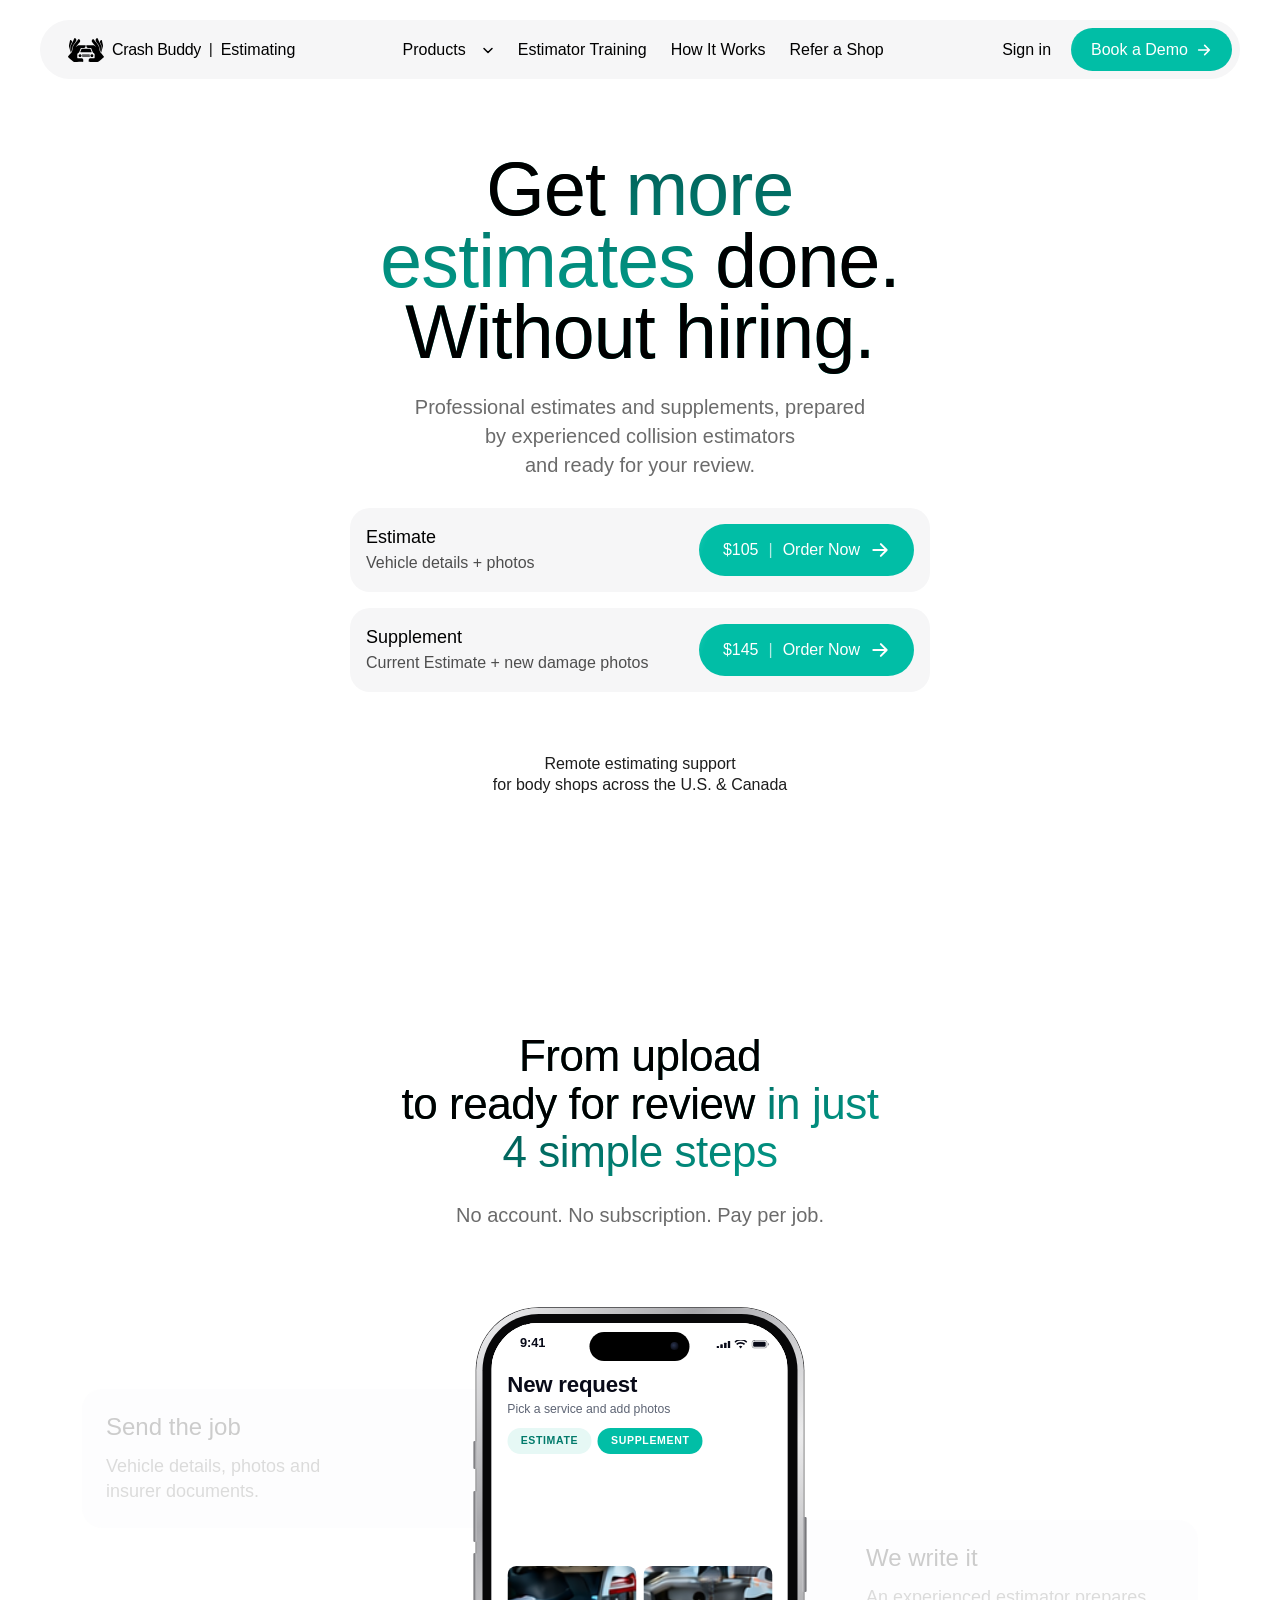
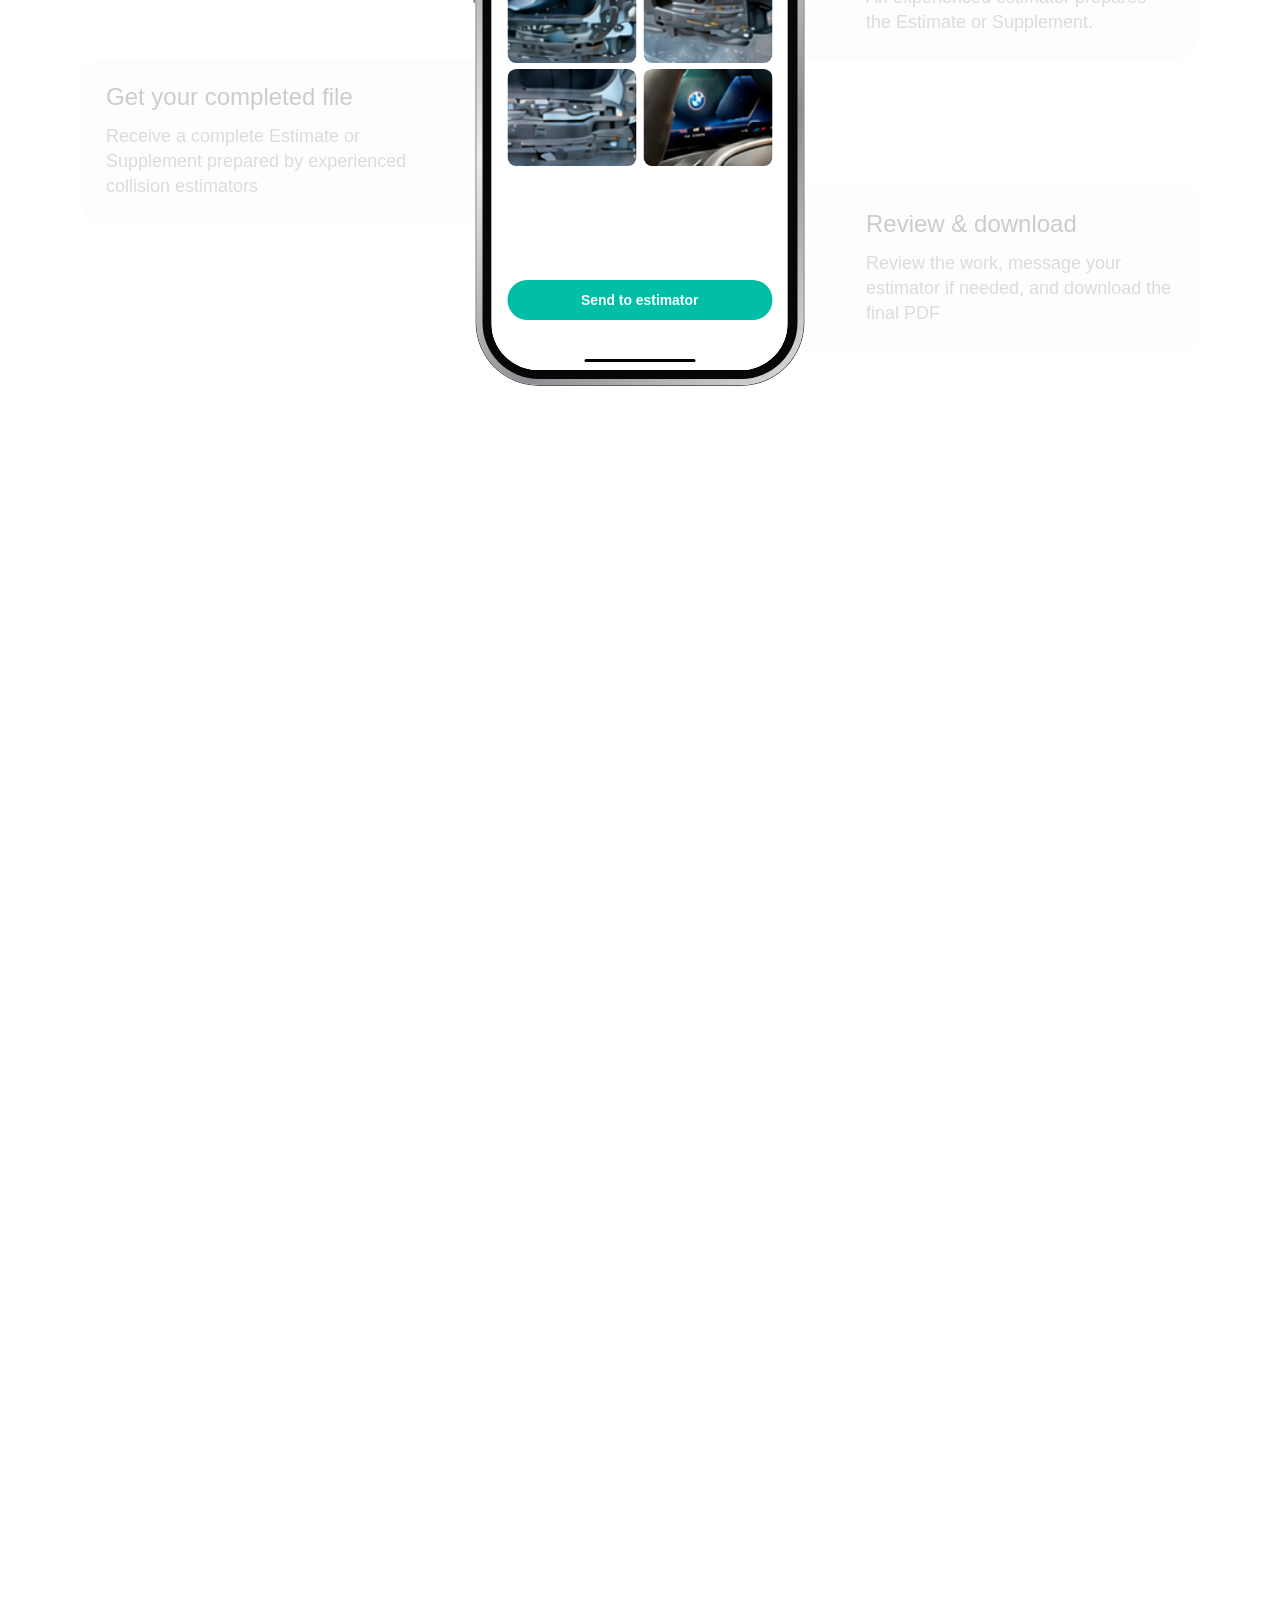
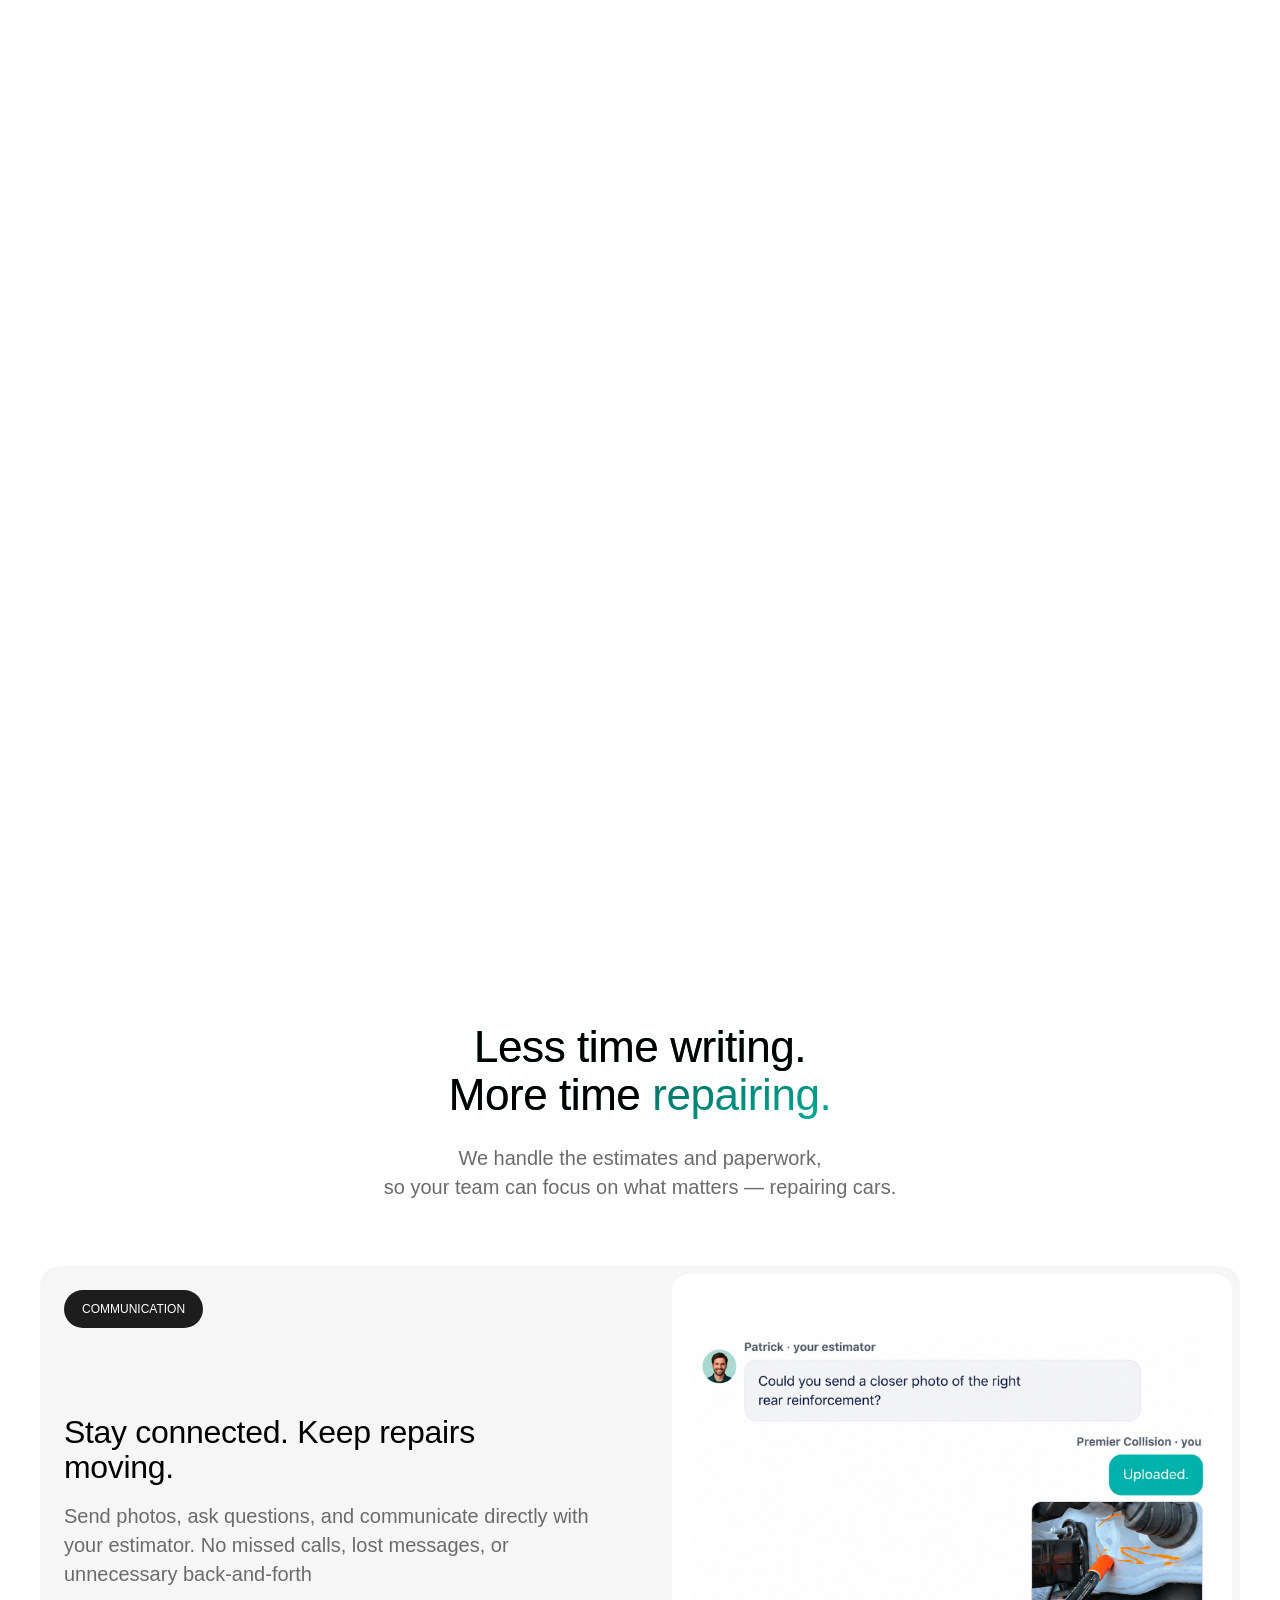
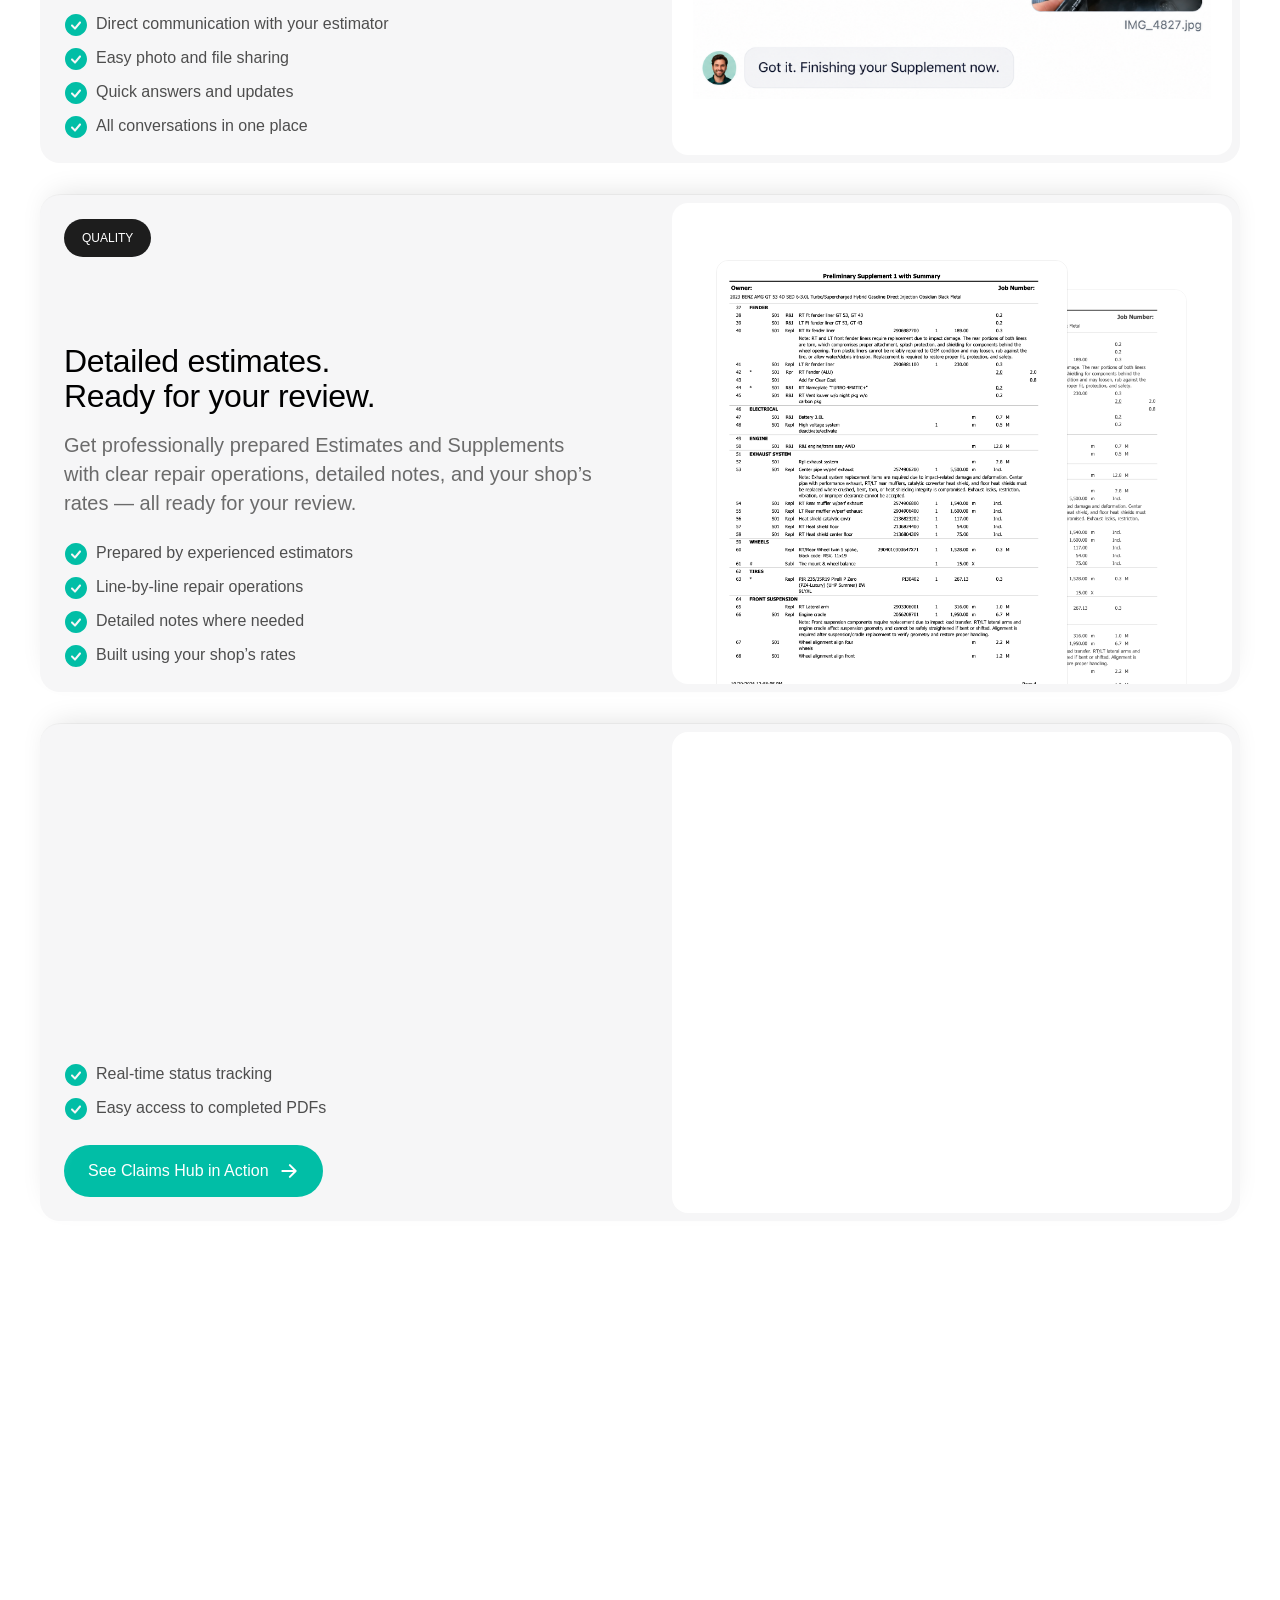
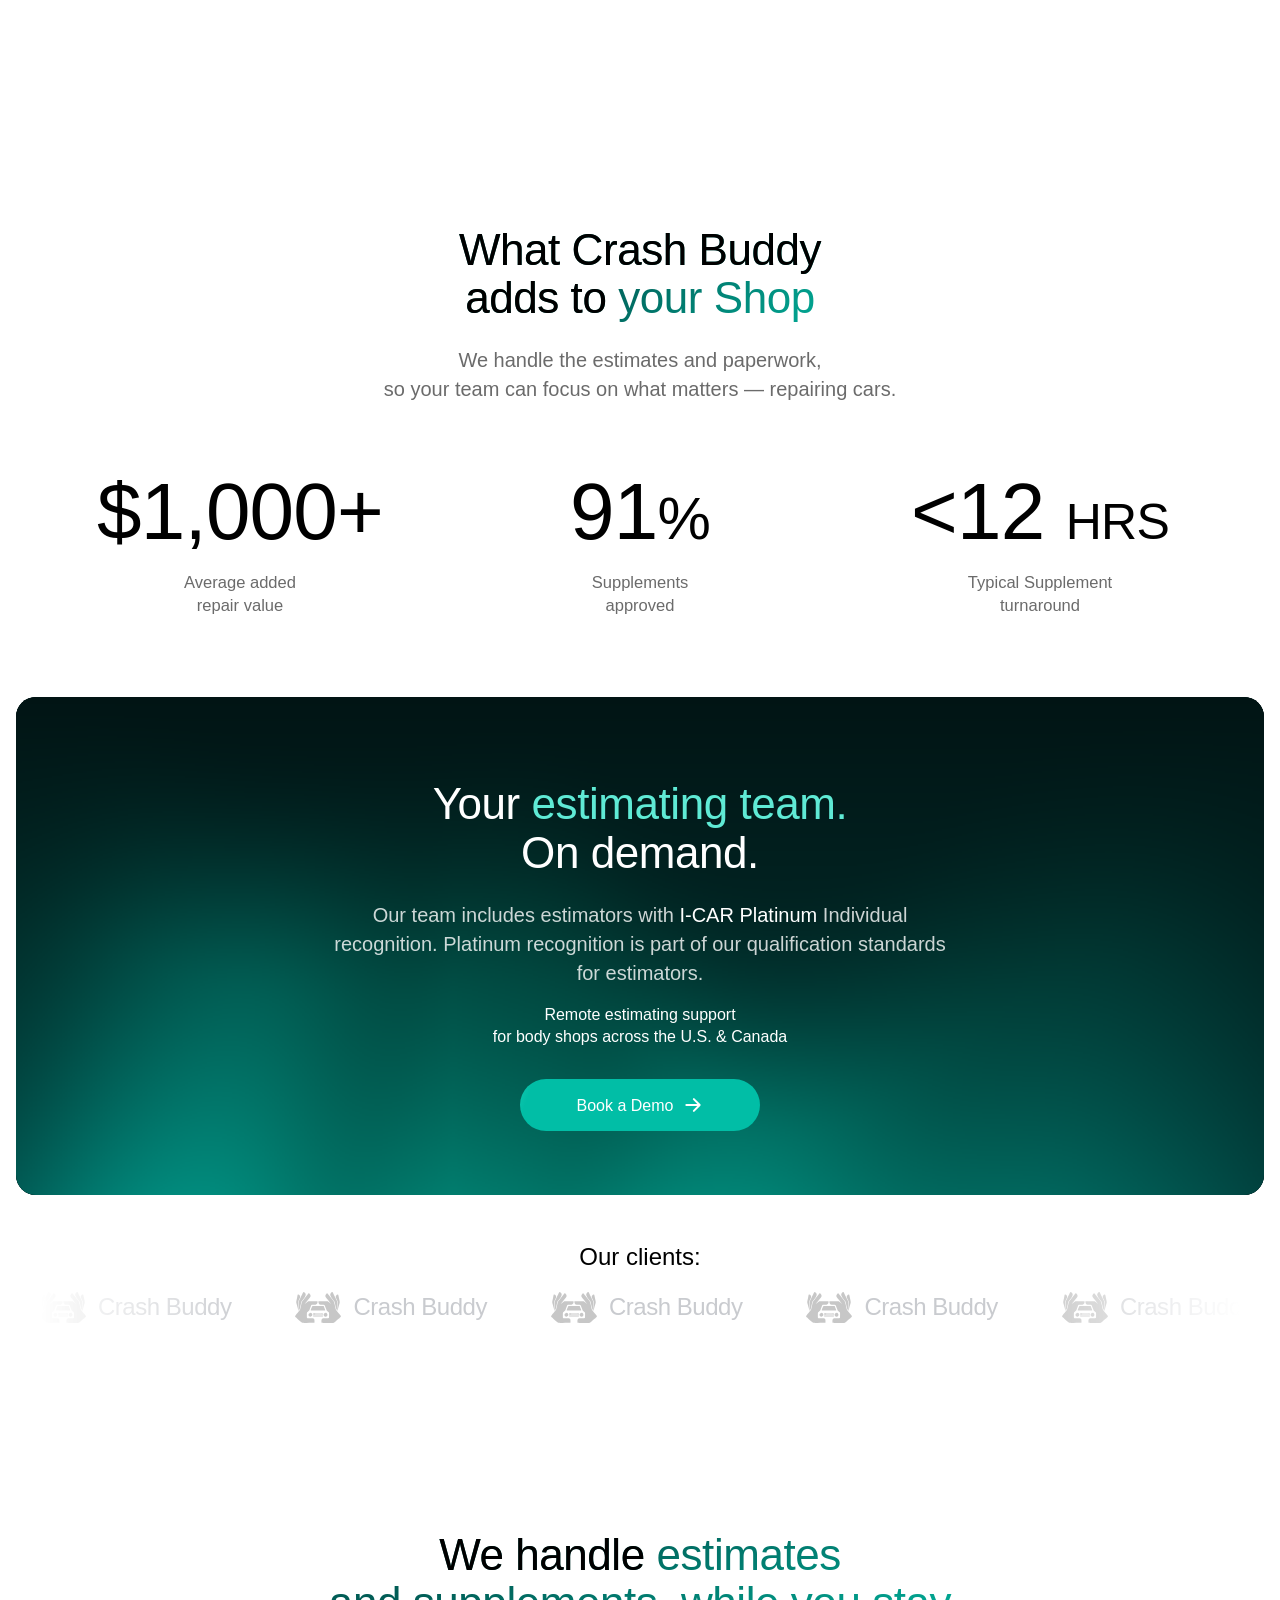
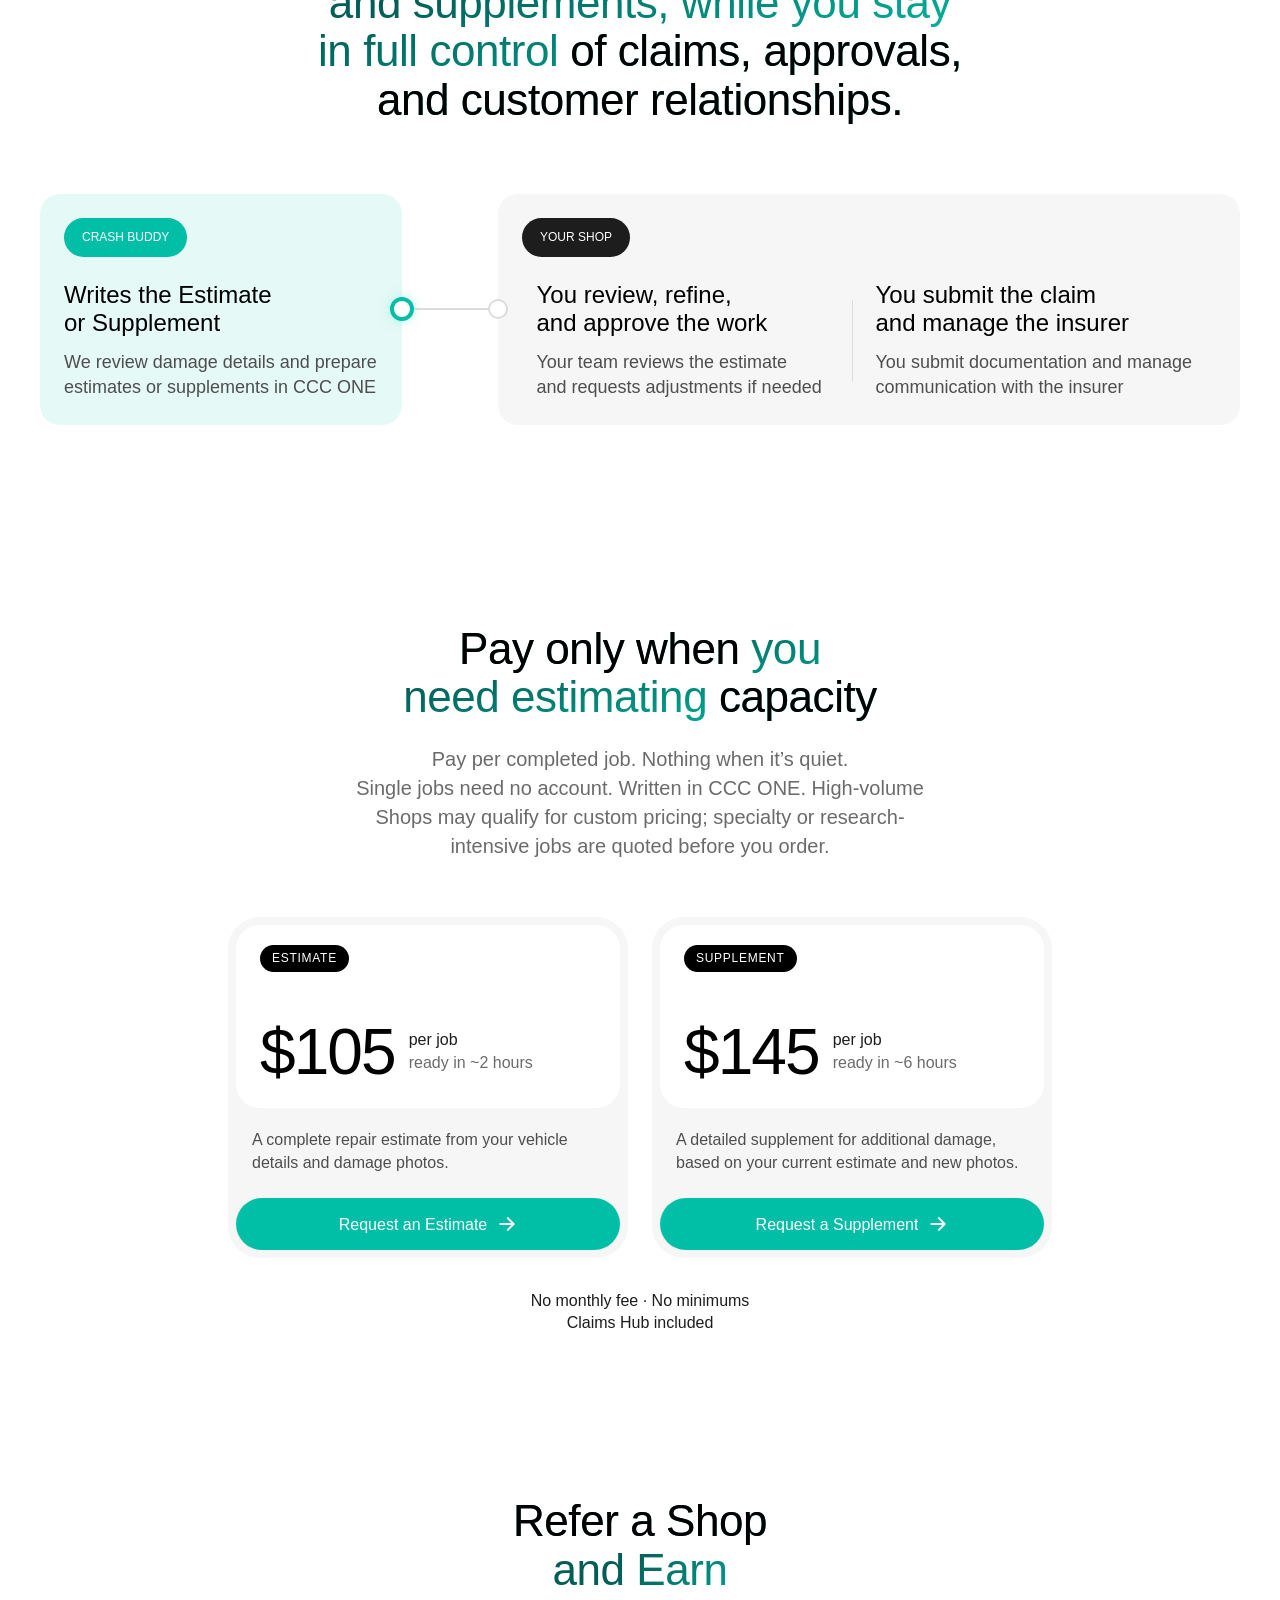
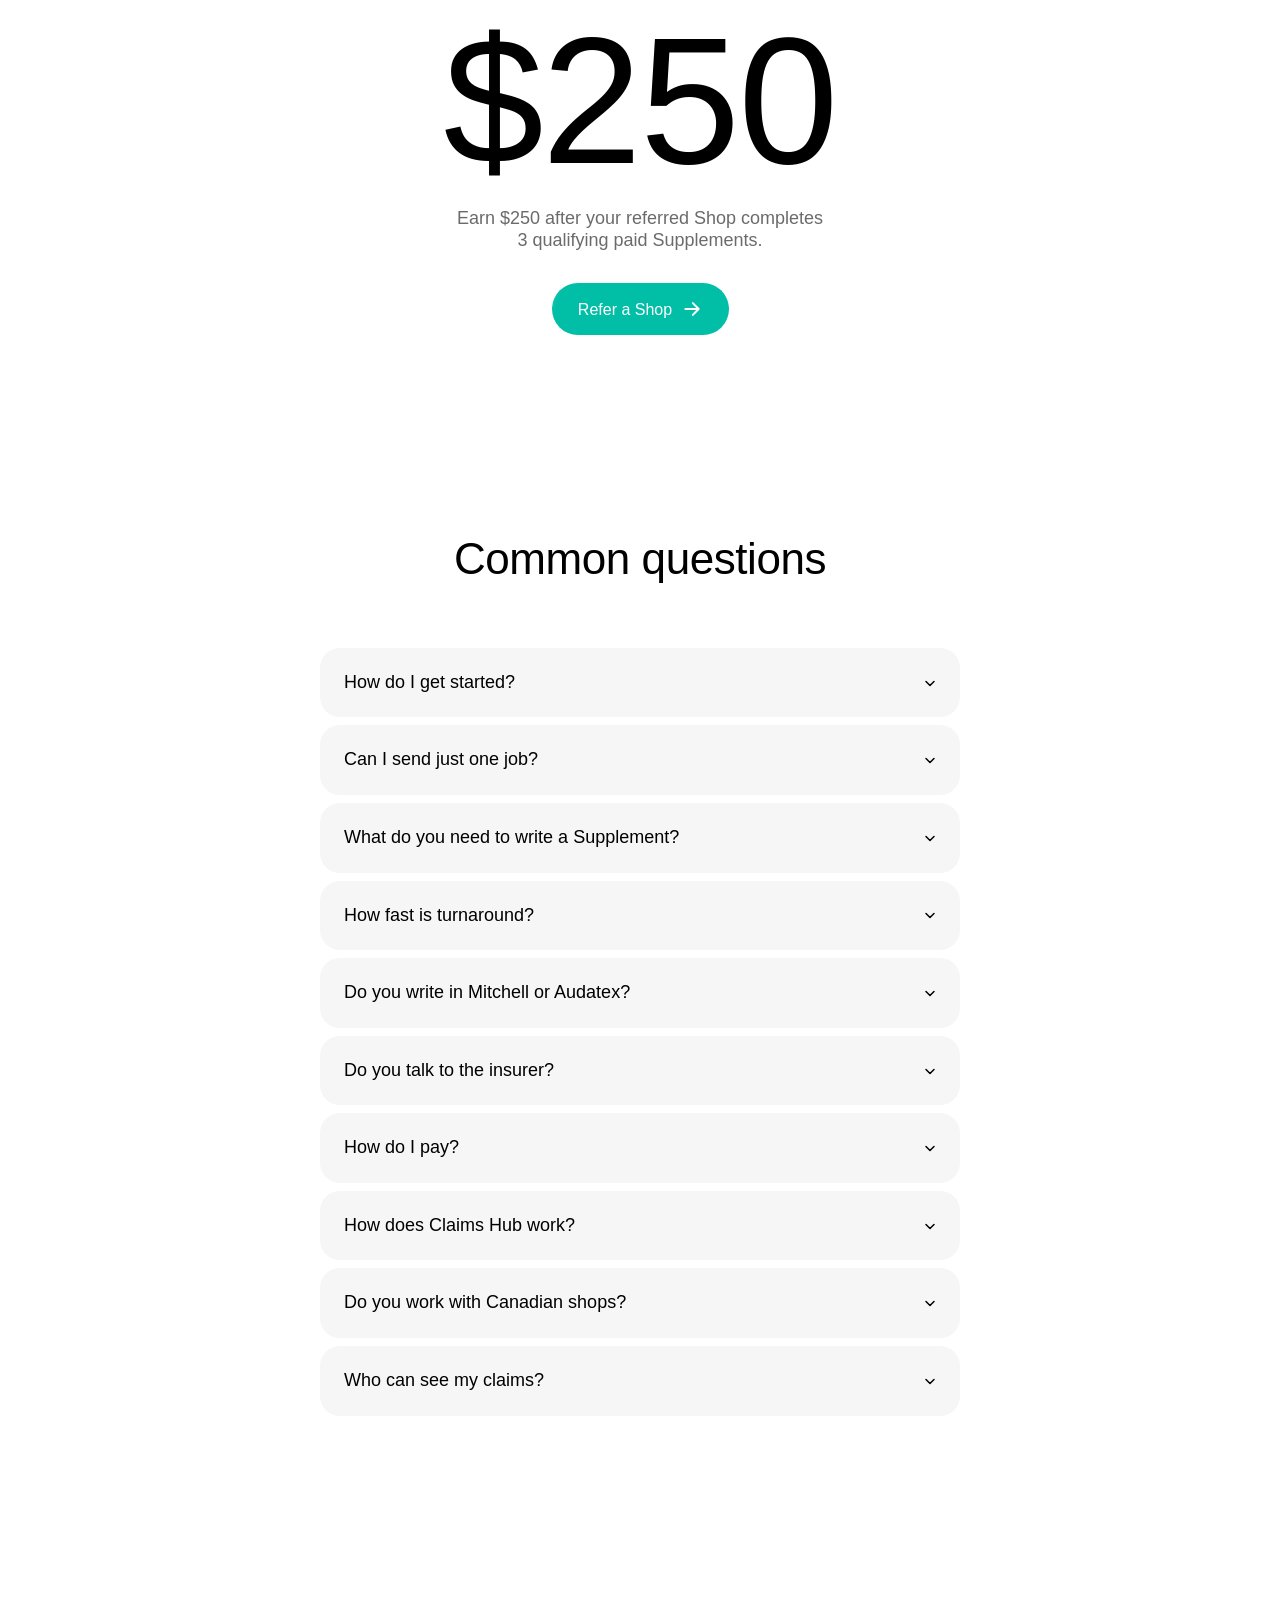
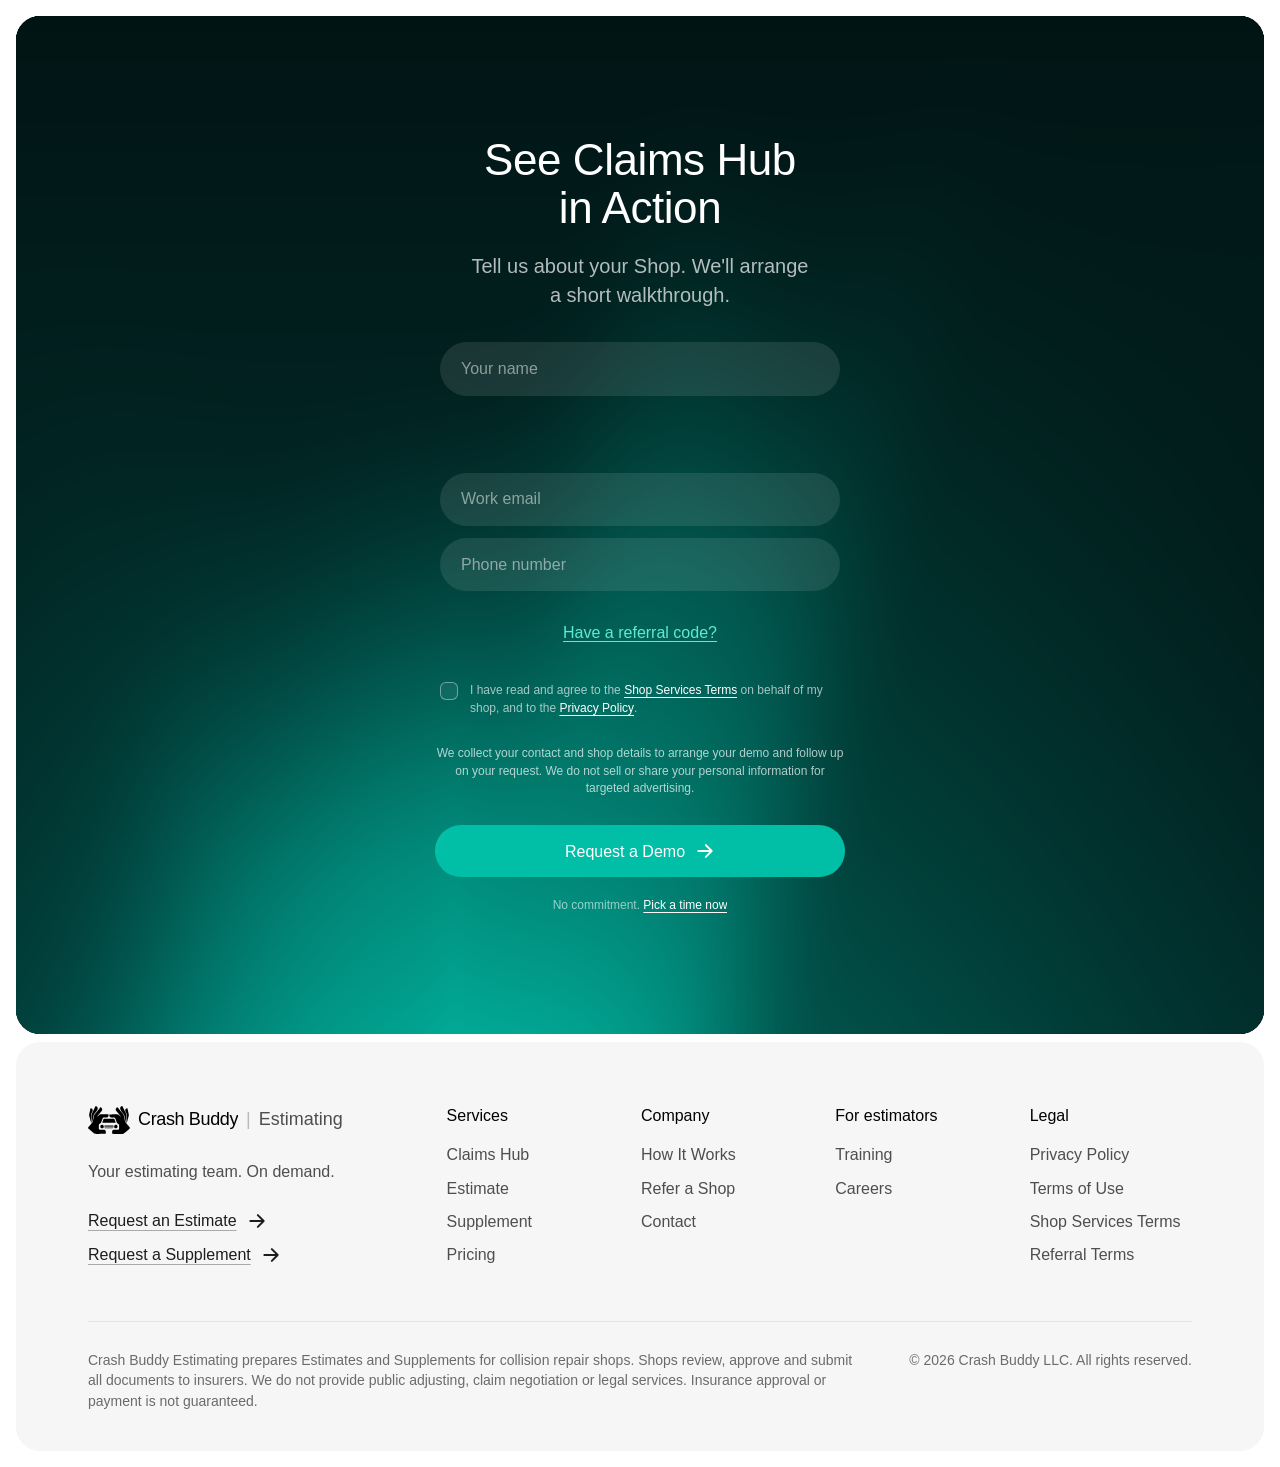
==== commit b11f8a44: "Steps (mobile): the phone block sticks to the bottom of the screen, the heading stays visible as spa" ====
--- a/index.html
+++ b/index.html
@@ -5,7 +5,7 @@
   <meta name="viewport" content="width=device-width, initial-scale=1">
   <title>Crash Buddy Estimating — Get more estimates done. Without hiring.</title>
   <meta name="description" content="Professional estimates and supplements, prepared by experienced collision estimators and ready for your review.">
-  <link rel="stylesheet" href="styles.css?v=11182017">
+  <link rel="stylesheet" href="styles.css?v=11182018">
 </head>
 <body>
 
@@ -737,8 +737,8 @@
 
 
 
-<script src="script.js?v=11182017"></script>
-<script src="aurora.js?v=11182017"></script>
+<script src="script.js?v=11182018"></script>
+<script src="aurora.js?v=11182018"></script>
 
 
 </body>
--- a/styles.css
+++ b/styles.css
@@ -1916,7 +1916,9 @@
   /* Steps (mobile/tablet): heading + phone + cards pin together while you scroll;
      each scroll step lays the next card on top of the previous one. */
   /* the heading scrolls away; only the phone + cards stay pinned under the header (--head-h from JS) */
-  .js-steps .steps__pin { position: sticky; top: calc(72px - var(--head-h, 0px)); }
+  /* the block sticks to the bottom of the screen (as much of the heading stays visible as fits);
+     if the screen is short, it sticks right under the header instead — the phone never goes under it */
+  .js-steps .steps__pin { position: sticky; top: max(calc(72px - var(--head-h, 0px)), calc(100svh - var(--pin-h, 100svh) - 12px)); }
   .steps__track { margin-top: 40px; }
   .js-steps .steps__track { height: auto; }
   .js-steps .steps__sticky { position: static; height: auto; }
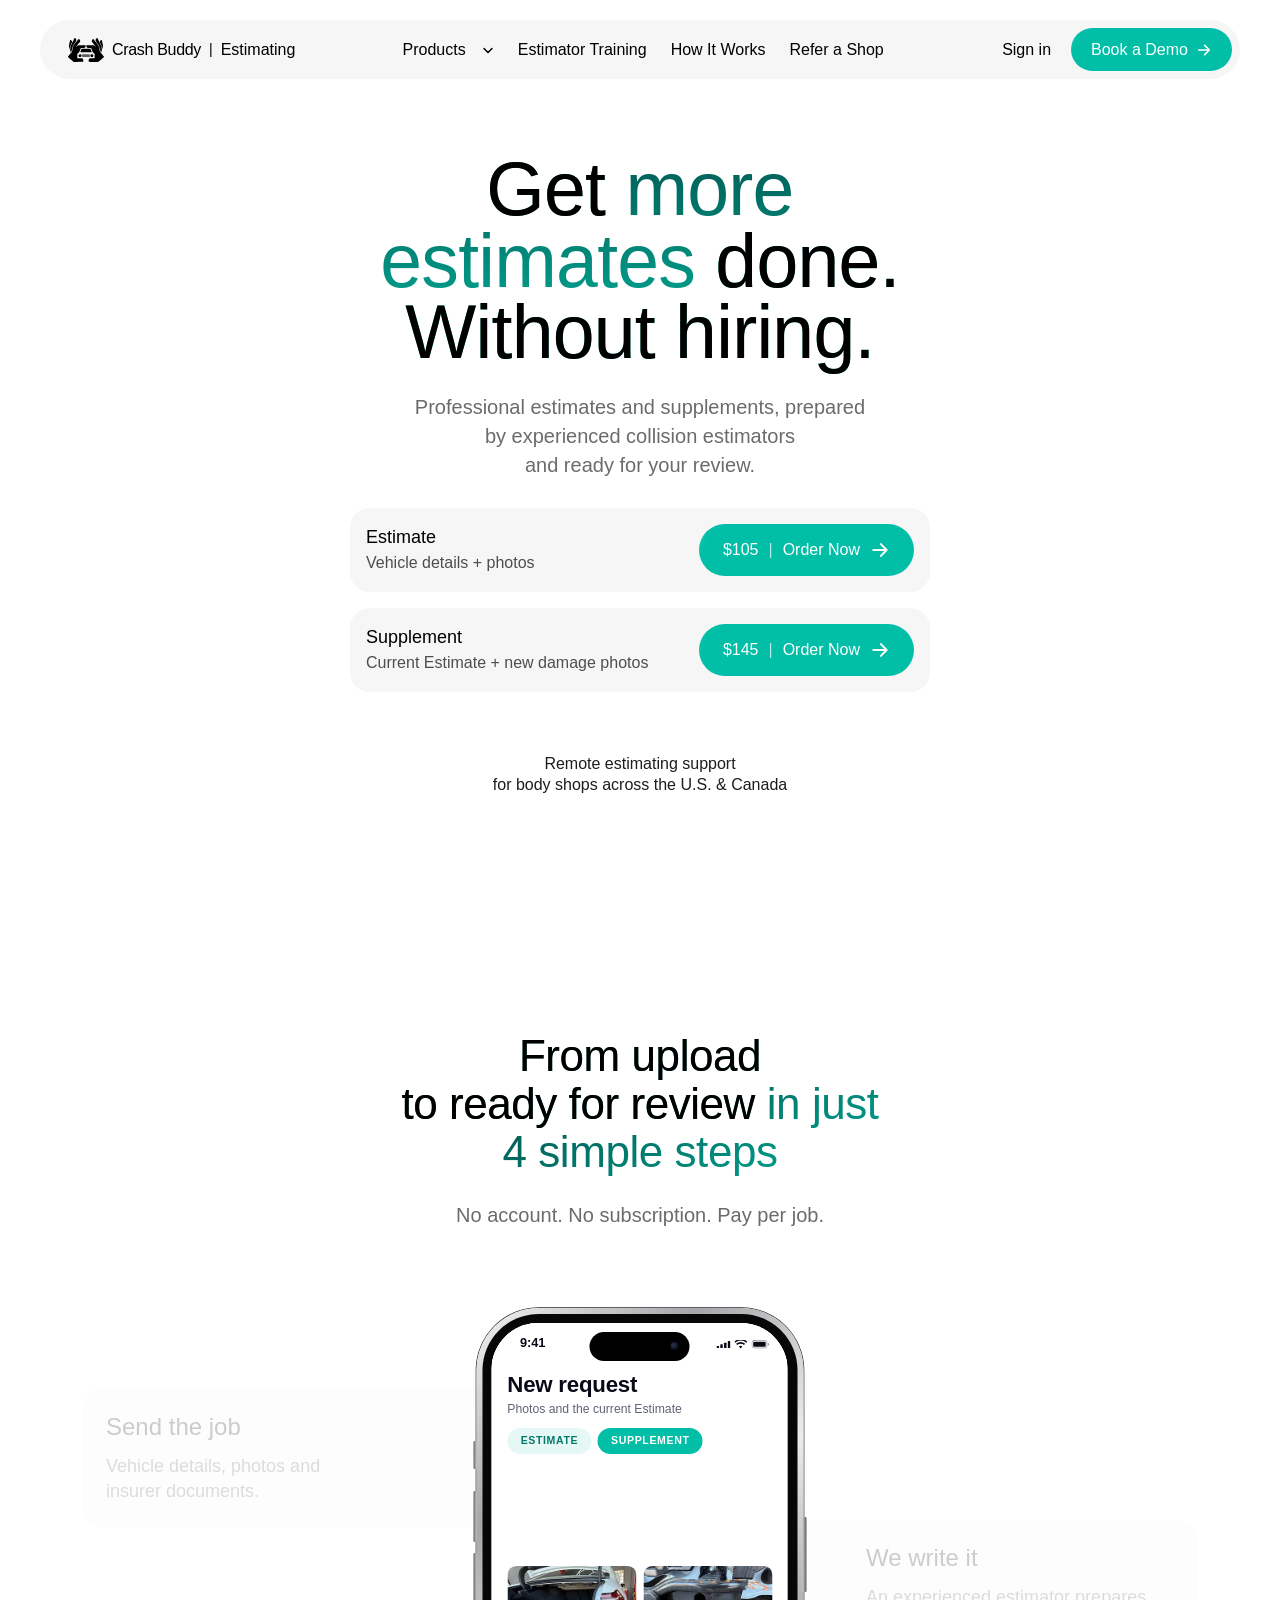
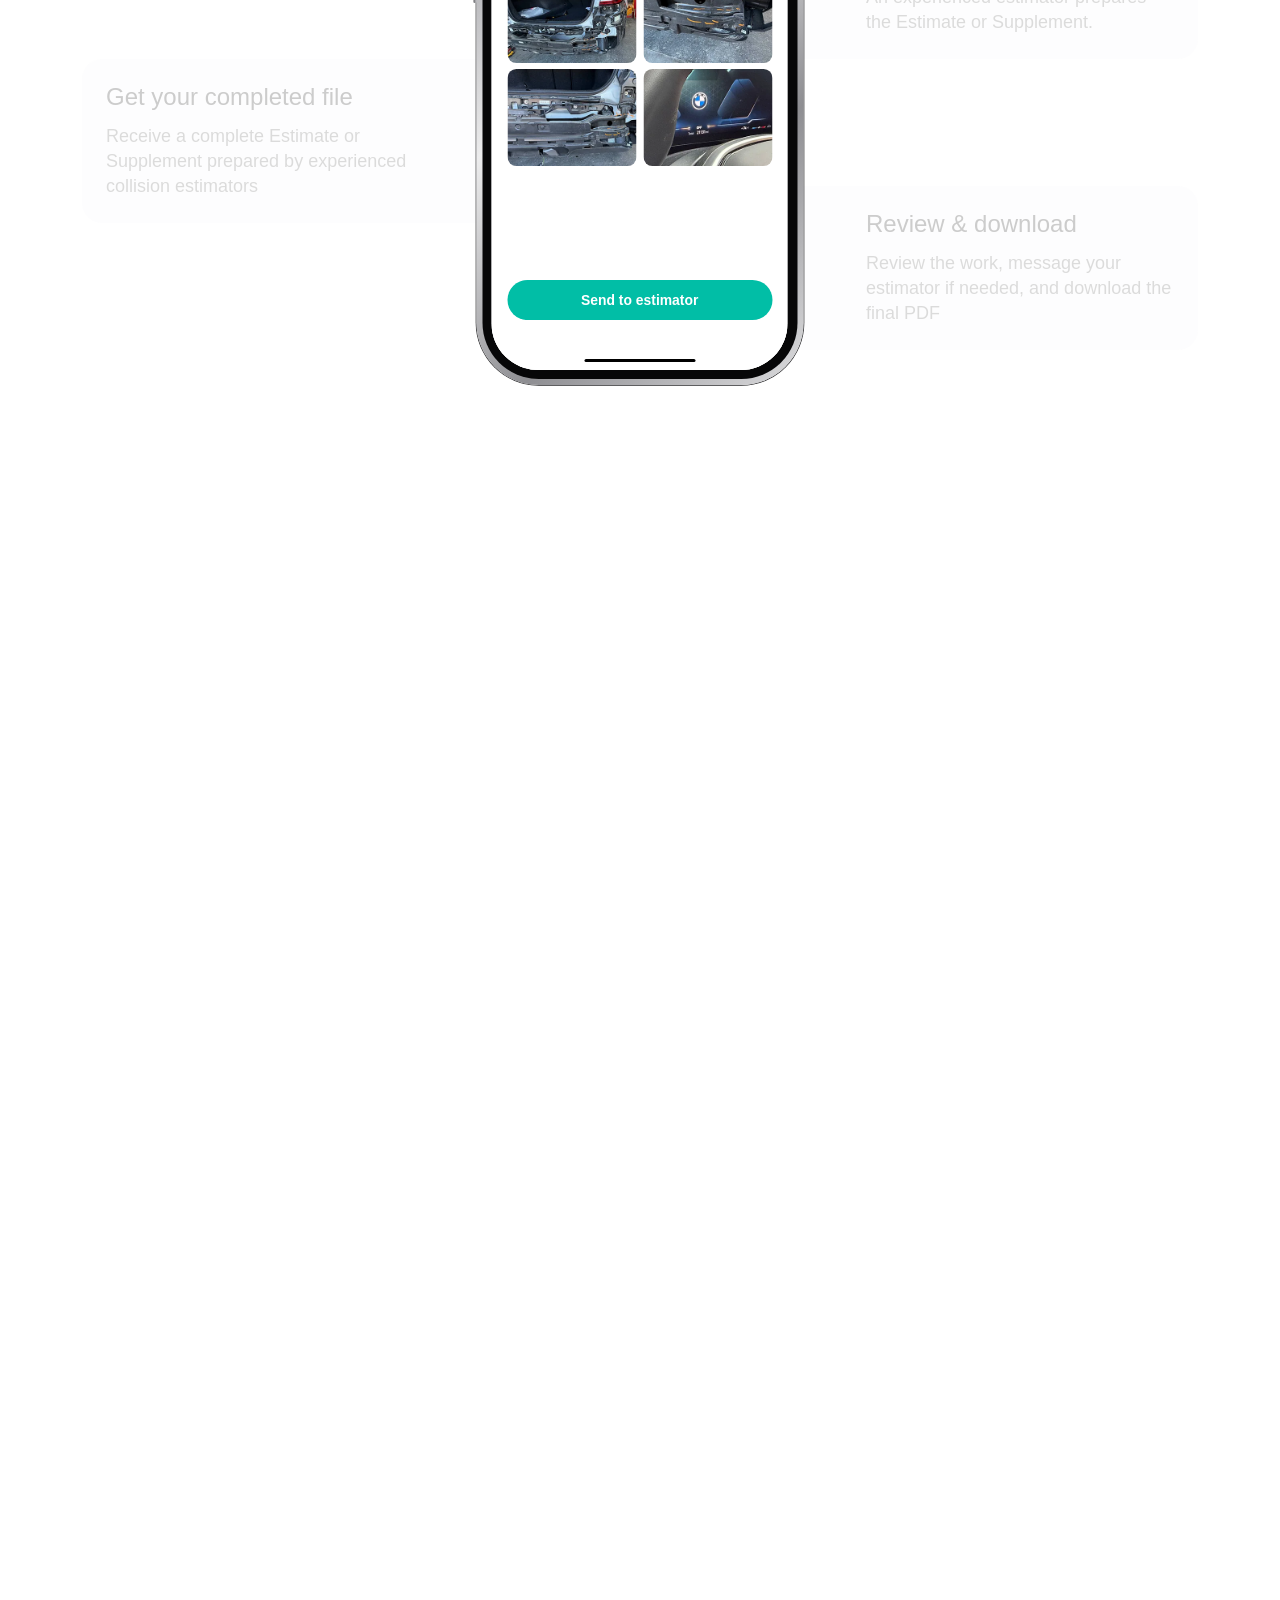
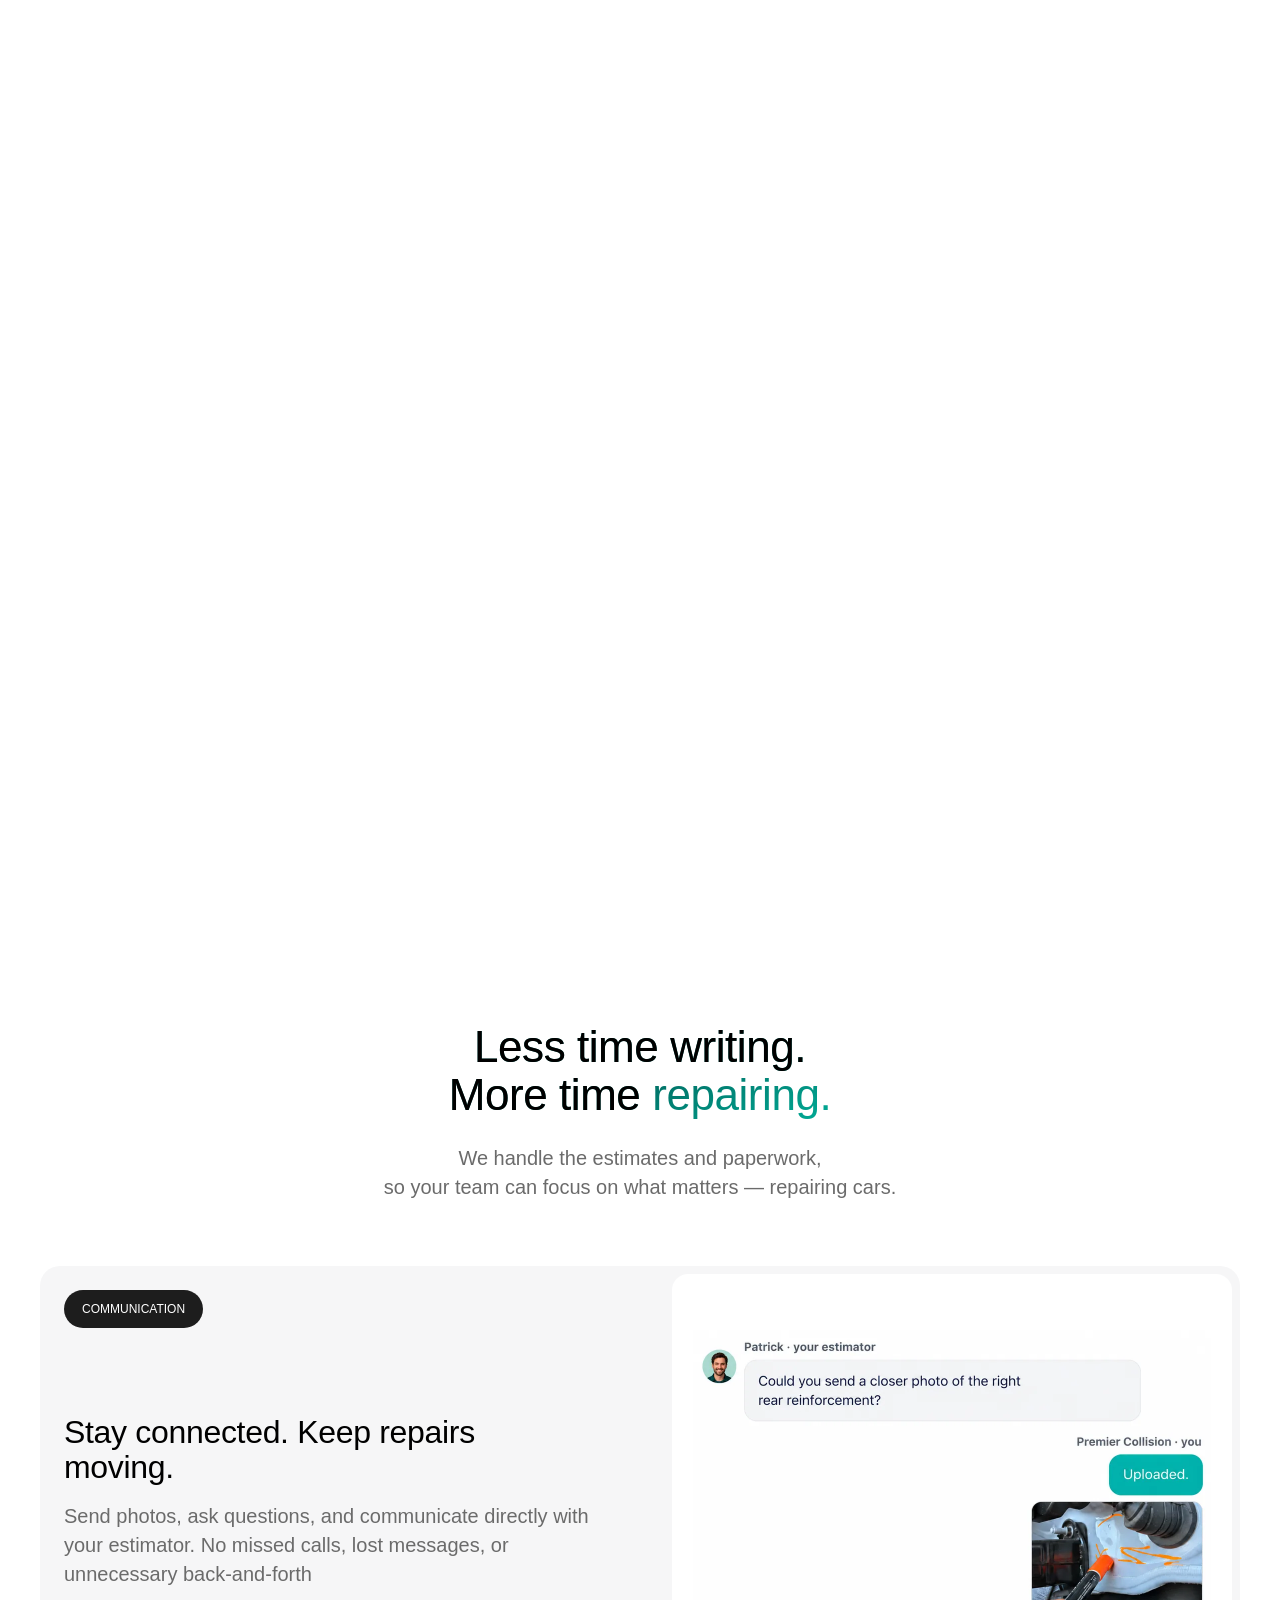
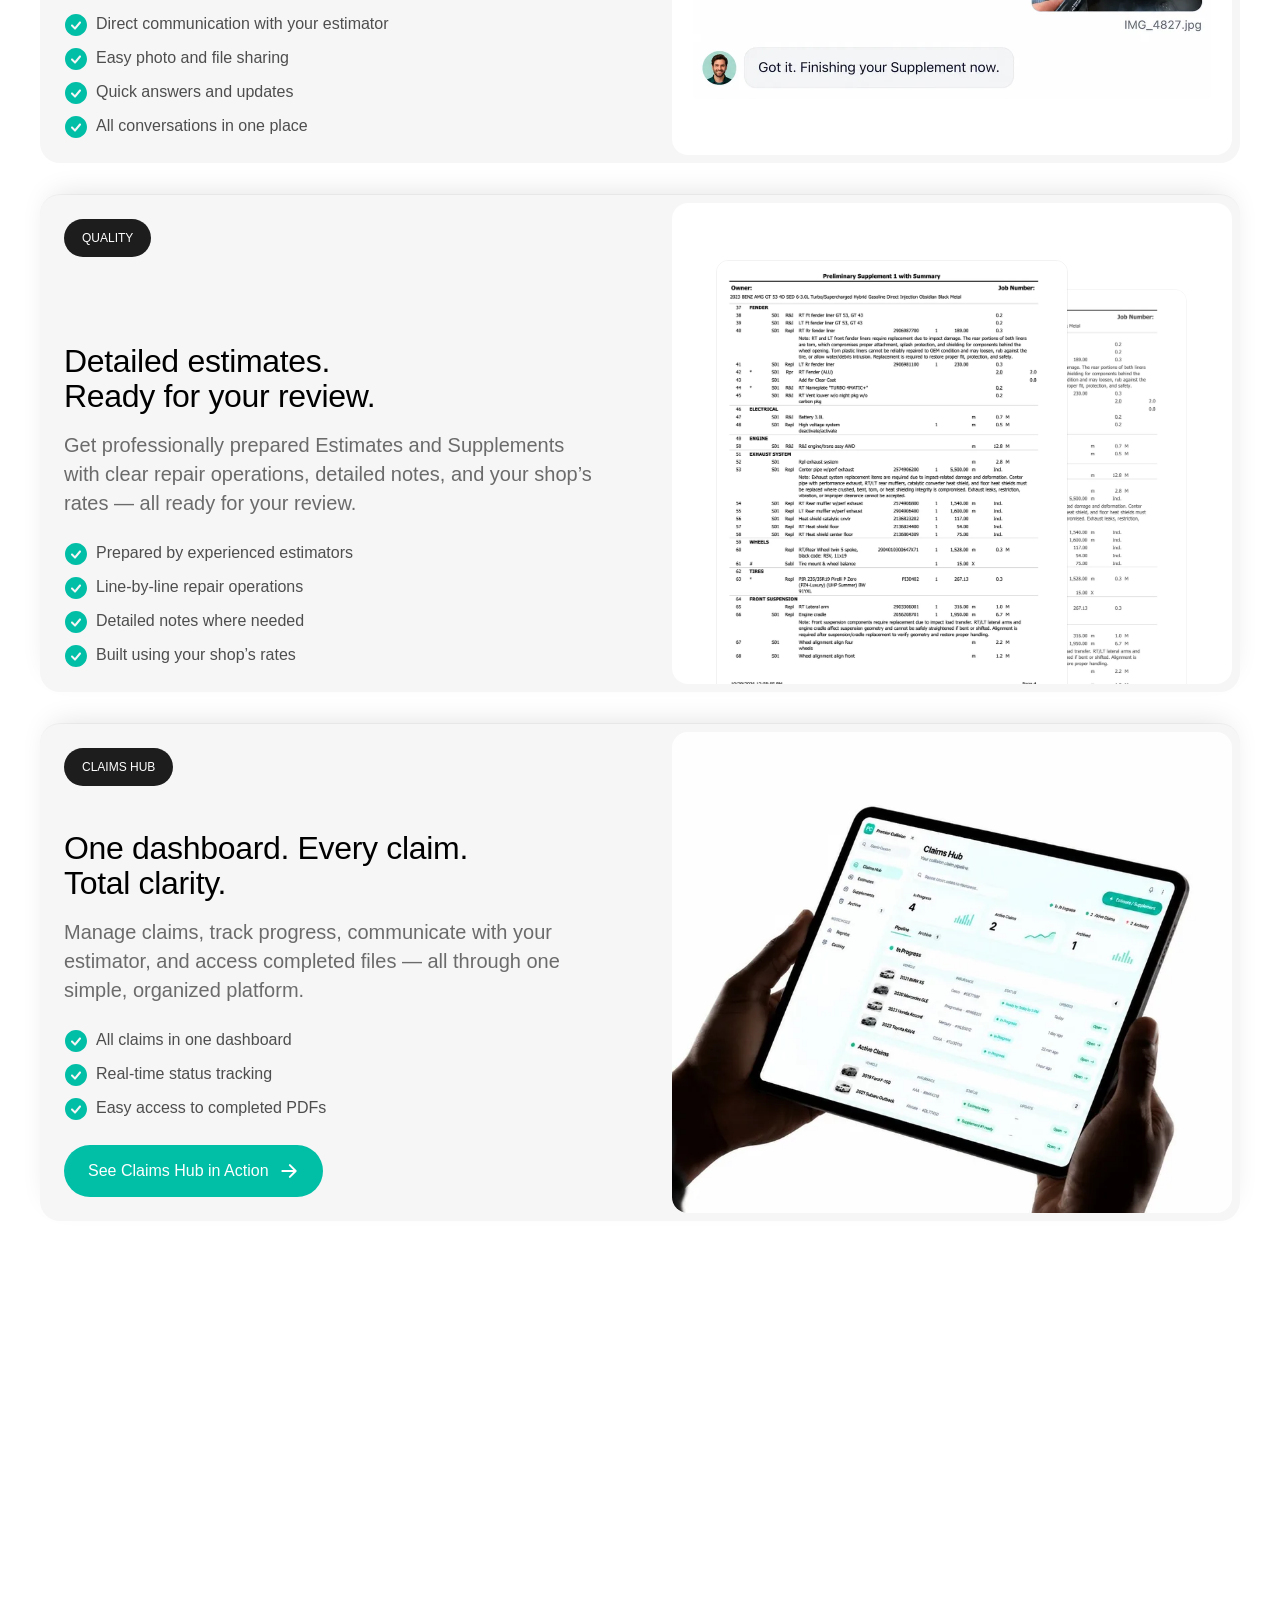
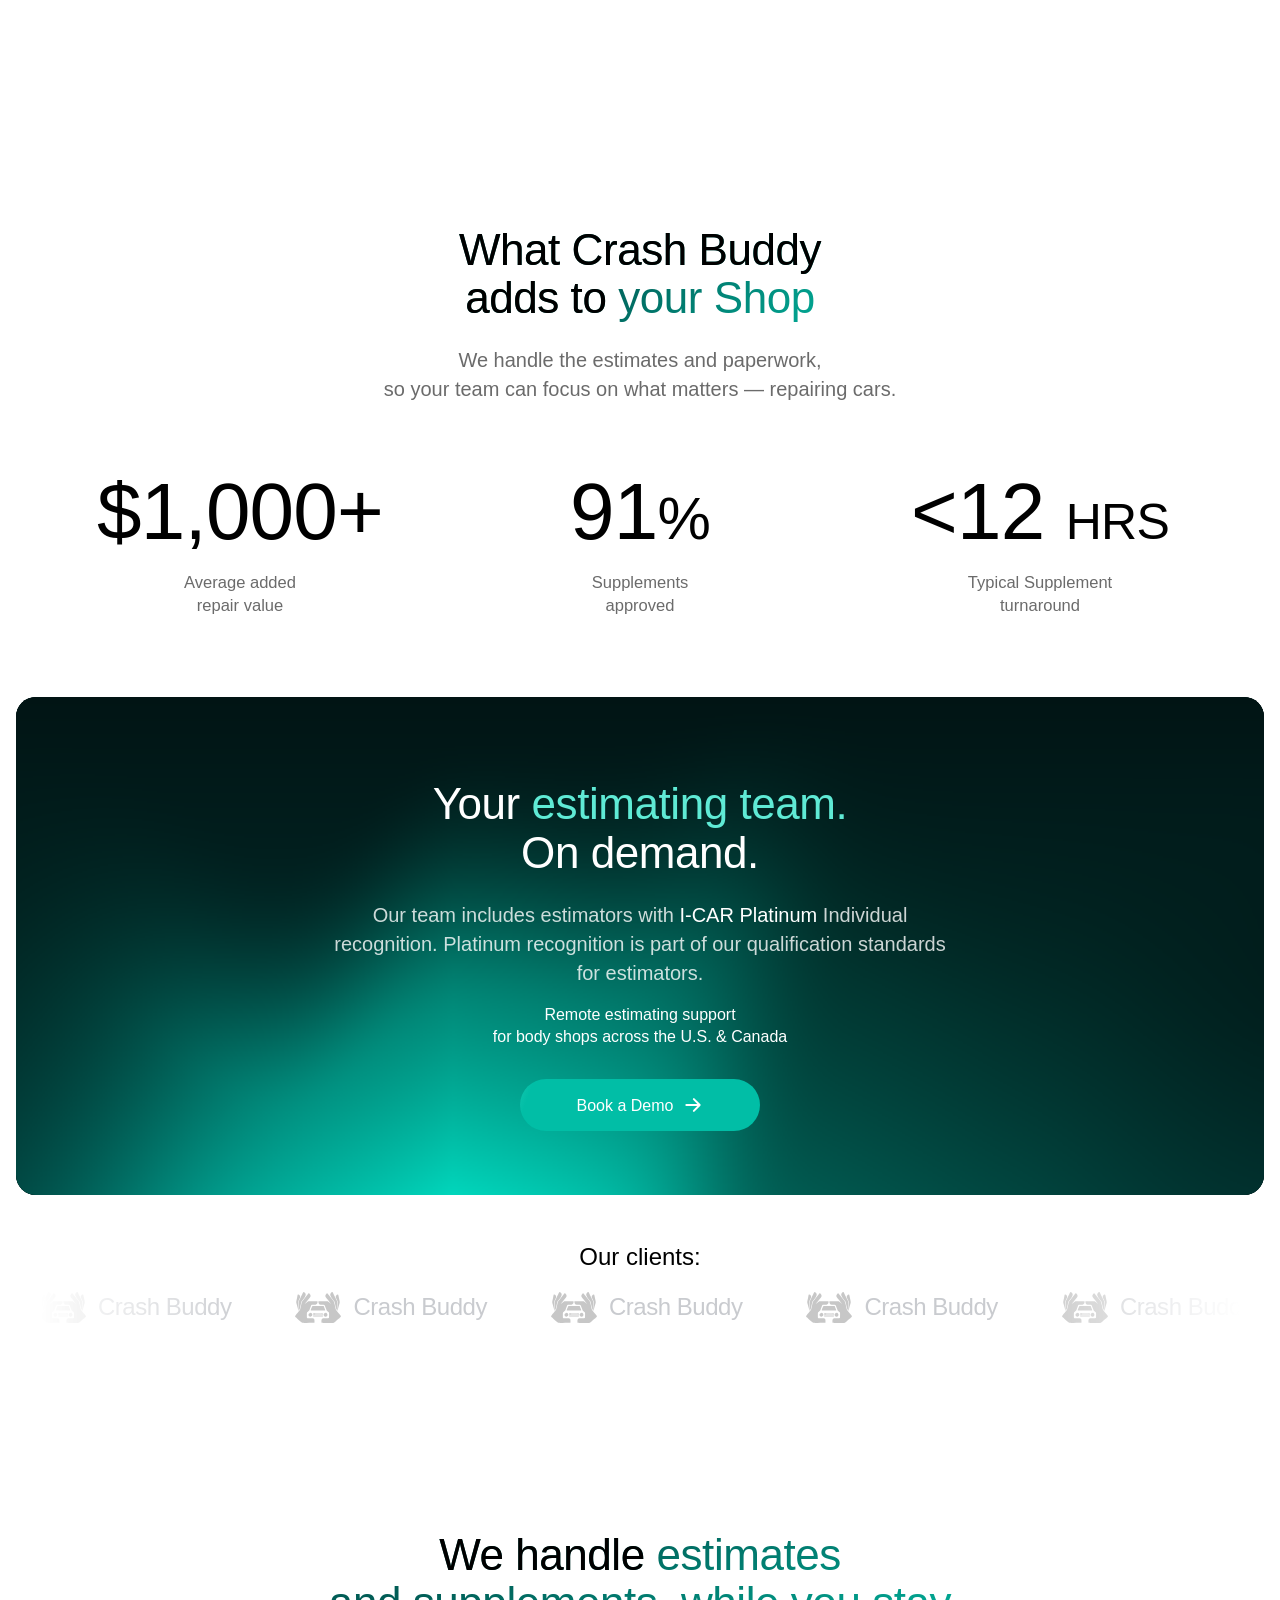
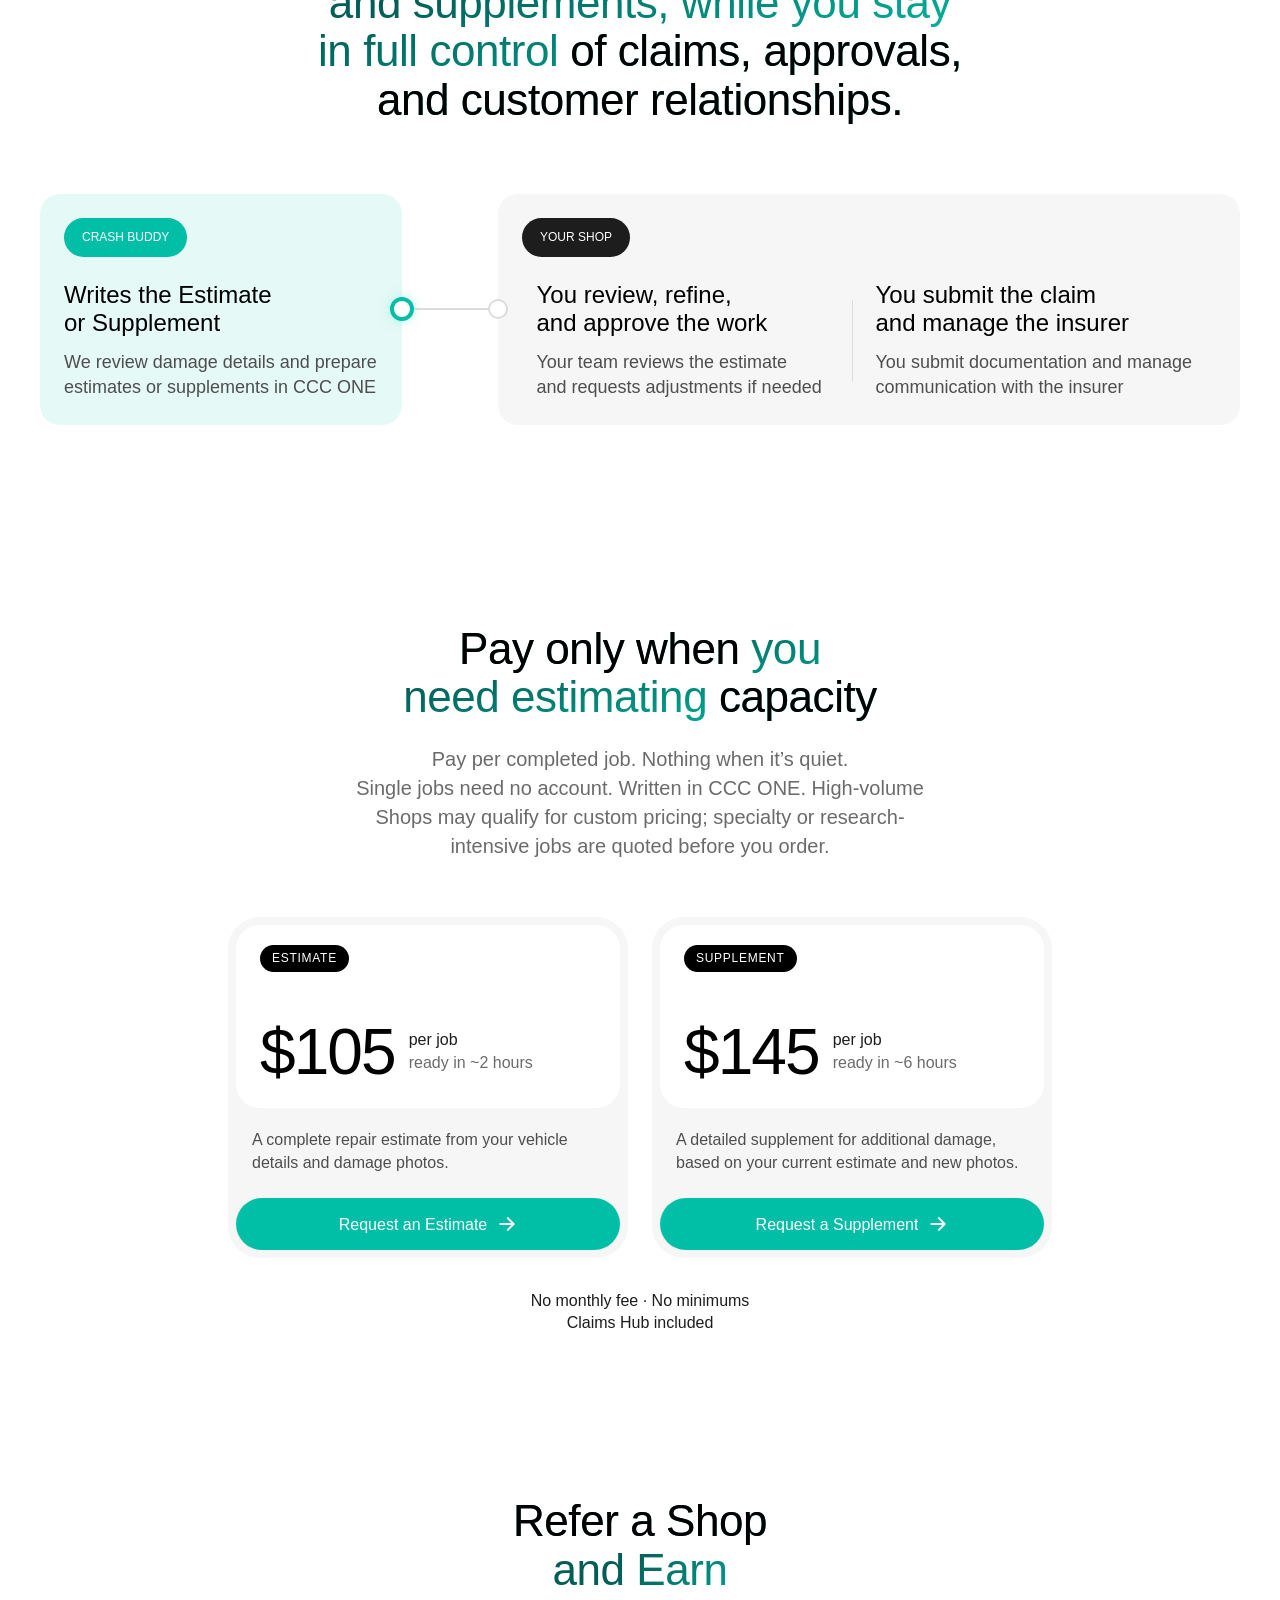
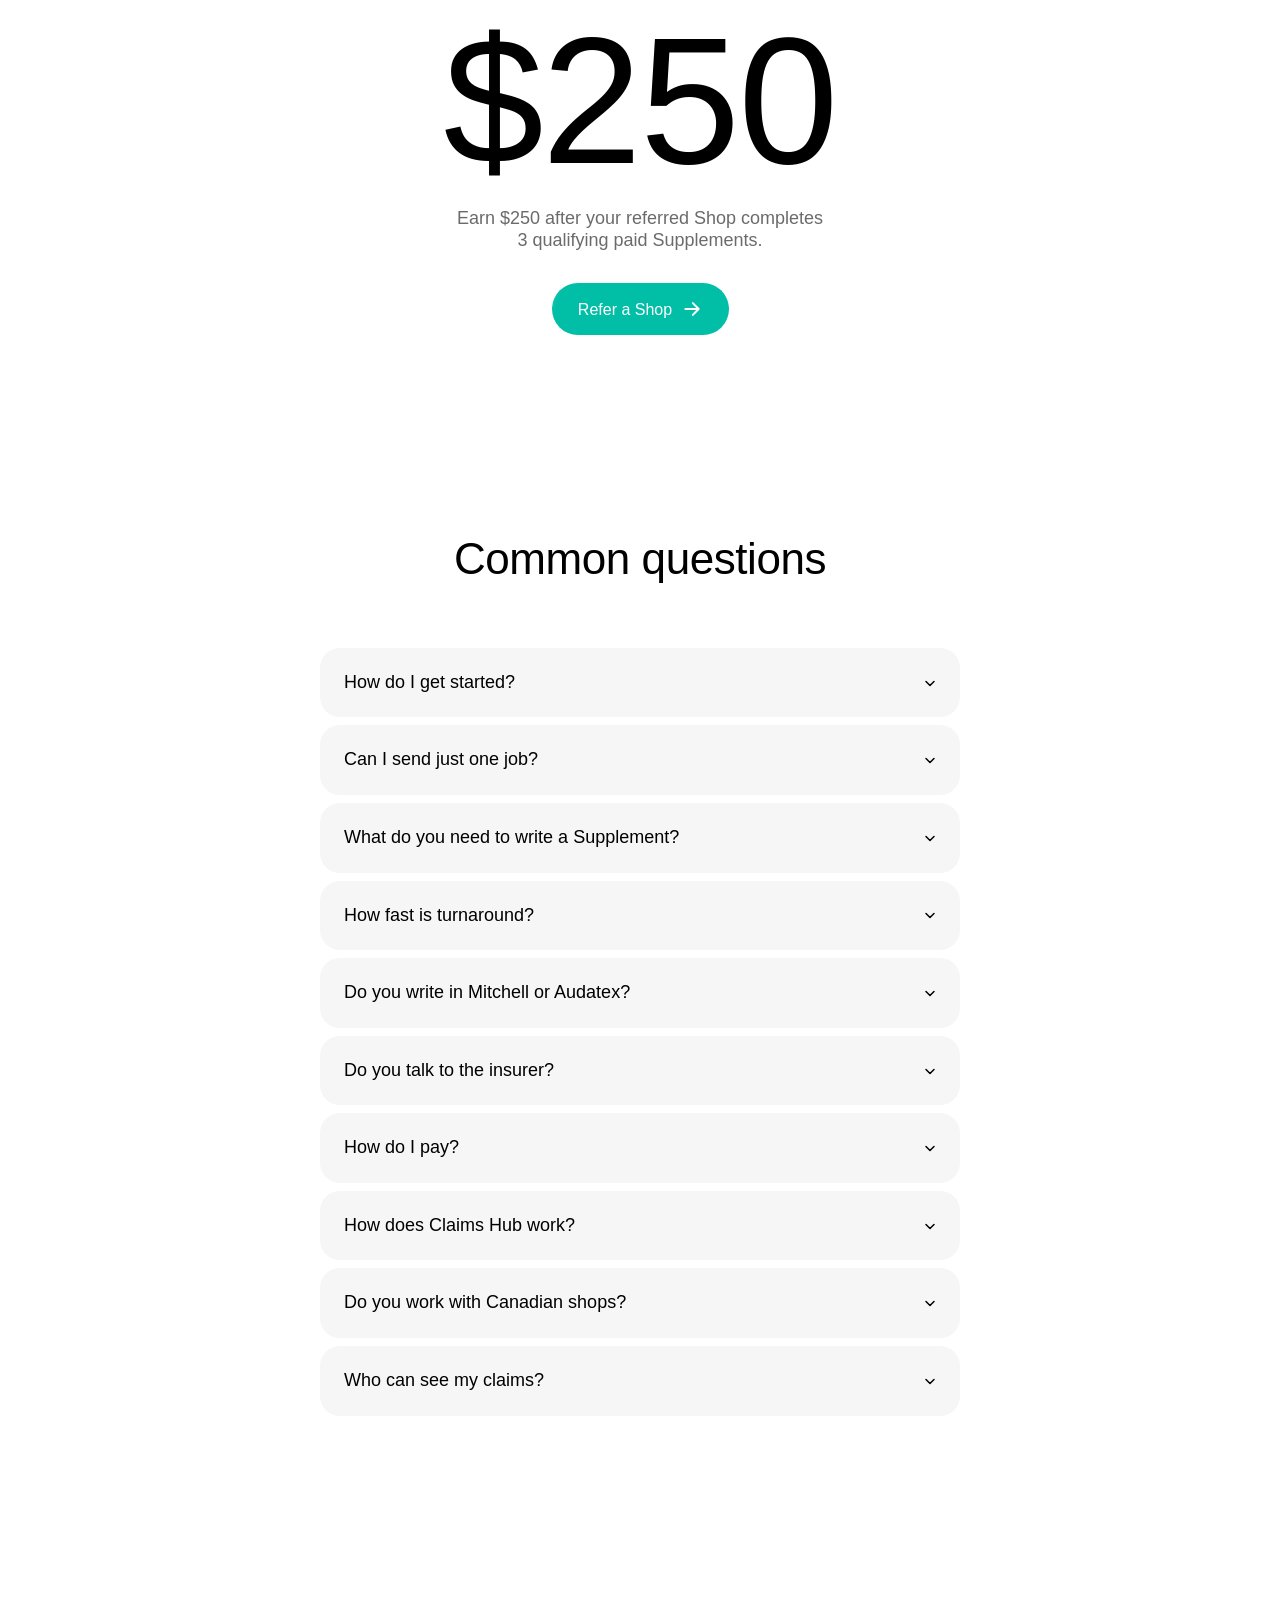
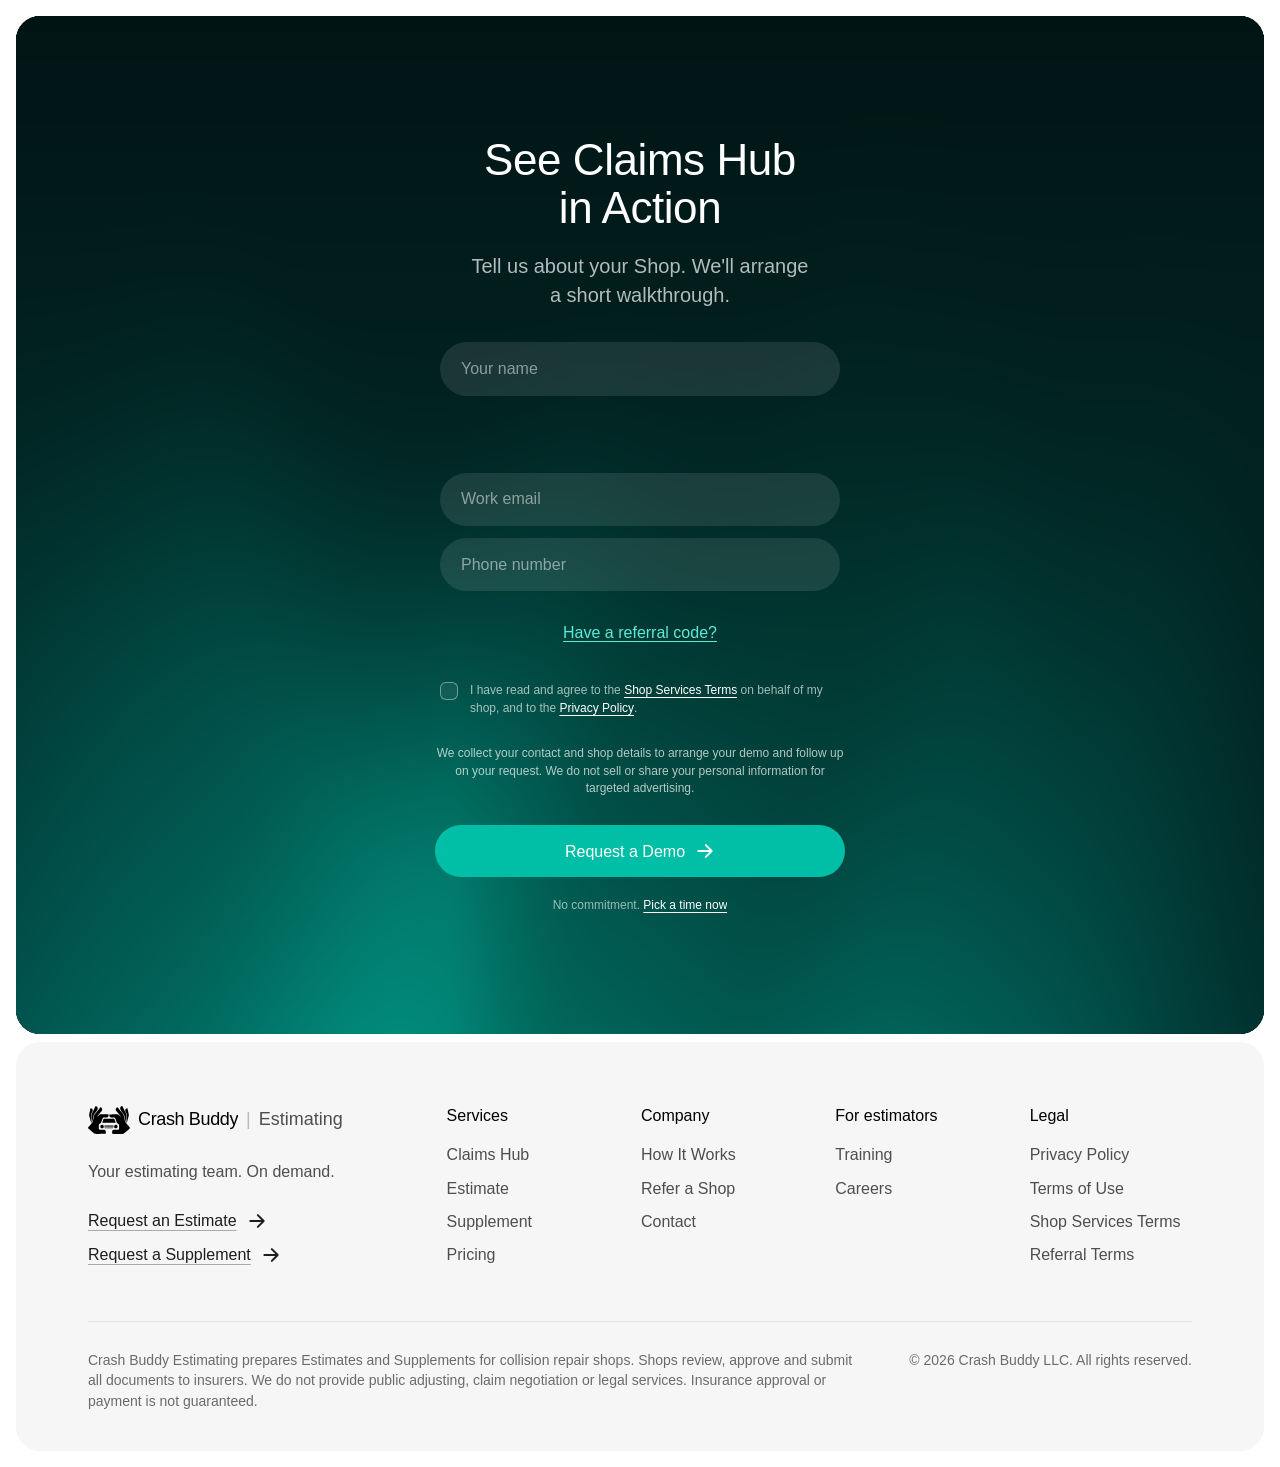
==== commit 1d322a50: "Mobile release polish: grouped menu, iPhone status bar, compact New Request; SEO assets - Mobile men" ====
--- a/index.html
+++ b/index.html
@@ -3,9 +3,35 @@
 <head>
   <meta charset="utf-8">
   <meta name="viewport" content="width=device-width, initial-scale=1">
-  <title>Crash Buddy Estimating — Get more estimates done. Without hiring.</title>
-  <meta name="description" content="Professional estimates and supplements, prepared by experienced collision estimators and ready for your review.">
-  <link rel="stylesheet" href="styles.css?v=11182018">
+  <!-- SEO: title, description, canonical, icons, link previews -->
+  <title>Estimate &amp; Supplement Writing for Body Shops | Crash Buddy Estimating</title>
+  <meta name="description" content="Collision estimates and supplements for body shops, written in CCC ONE by experienced estimators. Estimate $105 in ~2 h, Supplement $145 in ~6 h. Pay per job.">
+  <link rel="canonical" href="https://crashbuddyestimating.com/">
+  <script>/* staging copies (GitHub Pages, previews) stay out of search; the real domain is indexed */
+    if (!/(^|\.)crashbuddyestimating\.com$/.test(location.hostname) || /-b\.html$/.test(location.pathname)) { var r = document.createElement('meta'); r.name = 'robots'; r.content = 'noindex, follow'; document.head.appendChild(r); }</script>
+  <meta name="theme-color" content="#ffffff">
+  <link rel="icon" href="favicon.ico" sizes="32x32">
+  <link rel="icon" href="favicon.svg" type="image/svg+xml">
+  <link rel="apple-touch-icon" href="assets/icons/apple-touch-icon.png">
+  <link rel="manifest" href="site.webmanifest">
+  <meta property="og:type" content="website">
+  <meta property="og:site_name" content="Crash Buddy Estimating">
+  <meta property="og:locale" content="en_US">
+  <meta property="og:title" content="Estimate &amp; Supplement Writing for Body Shops | Crash Buddy Estimating">
+  <meta property="og:description" content="Collision estimates and supplements for body shops, written in CCC ONE by experienced estimators. Estimate $105 in ~2 h, Supplement $145 in ~6 h. Pay per job.">
+  <meta property="og:url" content="https://crashbuddyestimating.com/">
+  <meta property="og:image" content="https://crashbuddyestimating.com/assets/og/og-home.jpg">
+  <meta property="og:image:width" content="1200">
+  <meta property="og:image:height" content="630">
+  <meta property="og:image:alt" content="Crash Buddy Estimating: get more estimates done without hiring. Estimate $105, Supplement $145.">
+  <meta name="twitter:card" content="summary_large_image">
+  <meta name="twitter:title" content="Estimate &amp; Supplement Writing for Body Shops | Crash Buddy Estimating">
+  <meta name="twitter:description" content="Collision estimates and supplements for body shops, written in CCC ONE by experienced estimators. Estimate $105 in ~2 h, Supplement $145 in ~6 h. Pay per job.">
+  <meta name="twitter:image" content="https://crashbuddyestimating.com/assets/og/og-home.jpg">
+  <meta name="twitter:image:alt" content="Crash Buddy Estimating: get more estimates done without hiring. Estimate $105, Supplement $145.">
+  <!-- /SEO -->
+  <link rel="stylesheet" href="styles.css?v=11191420">
+  <script type="application/ld+json" id="ld-site">{"@context":"https://schema.org","@graph":[{"@type":"Organization","@id":"https://crashbuddyestimating.com/#org","name":"Crash Buddy Estimating","legalName":"Crash Buddy LLC","url":"https://crashbuddyestimating.com/","logo":"https://crashbuddyestimating.com/assets/icons/icon-512.png","areaServed":["US","CA"]},{"@type":"WebSite","@id":"https://crashbuddyestimating.com/#website","url":"https://crashbuddyestimating.com/","name":"Crash Buddy Estimating","publisher":{"@id":"https://crashbuddyestimating.com/#org"},"inLanguage":"en-US"},{"@type":"ProfessionalService","@id":"https://crashbuddyestimating.com/#service","name":"Crash Buddy Estimating","url":"https://crashbuddyestimating.com/","image":"https://crashbuddyestimating.com/assets/og/og-home.jpg","description":"Collision estimate and supplement writing for body shops, delivered through Claims Hub. The shop reviews, approves and submits every document.","parentOrganization":{"@id":"https://crashbuddyestimating.com/#org"},"priceRange":"$105–$145","areaServed":[{"@type":"Country","name":"United States"},{"@type":"Country","name":"Canada"}],"makesOffer":[{"@type":"Offer","name":"Estimate","price":"105","priceCurrency":"USD","url":"https://crashbuddyestimating.com/request.html?type=estimate","itemOffered":{"@type":"Service","name":"Collision repair estimate writing","serviceType":"Collision estimating"}},{"@type":"Offer","name":"Supplement","price":"145","priceCurrency":"USD","url":"https://crashbuddyestimating.com/request.html?type=supplement","itemOffered":{"@type":"Service","name":"Collision supplement writing","serviceType":"Collision estimating"}}]},{"@type":"FAQPage","mainEntity":[{"@type":"Question","name":"How do I get started?","acceptedAnswer":{"@type":"Answer","text":"Send one job now: request an Estimate ($105) or a Supplement ($145) above. No account needed. For ongoing work, request a demo and we set up Claims Hub for your Shop."}},{"@type":"Question","name":"Can I send just one job?","acceptedAnswer":{"@type":"Answer","text":"Yes. No account needed. The finished PDF comes to your email."}},{"@type":"Question","name":"What do you need to write a Supplement?","acceptedAnswer":{"@type":"Answer","text":"The current insurance Estimate (PDF or CCC export), teardown photos — wide shots and close-ups — and any denial notes. A VIN helps. For an initial Estimate, photos and vehicle details are enough. Anything else, your estimator asks for inside the claim."}},{"@type":"Question","name":"How fast is turnaround?","acceptedAnswer":{"@type":"Answer","text":"Most Supplements come back in about 6 hours and most Estimates in about 2 hours, during business hours (Pacific), once we have clear photos and — for a Supplement — the current insurance Estimate. Heavy structural files can take longer; we tell you when we open the file."}},{"@type":"Question","name":"Do you write in Mitchell or Audatex?","acceptedAnswer":{"@type":"Answer","text":"We write in CCC ONE and deliver a PDF, so there is no extra software seat for the work you send us. If your Shop works in Mitchell or Audatex, ask before you order and we’ll tell you what we can do."}},{"@type":"Question","name":"Do you talk to the insurer?","acceptedAnswer":{"@type":"Answer","text":"No. Your Shop reviews, approves and submits under its own name and rates, and handles the adjuster. We write the documentation your Shop submits."}},{"@type":"Question","name":"How do I pay?","acceptedAnswer":{"@type":"Answer","text":"Per job, when you order: $105 per Estimate, $145 per Supplement, no subscription or minimum. Pricing agreed for your Shop appears in Claims Hub before you pay. Specialty vehicles and research-intensive jobs are quoted before you order."}},{"@type":"Question","name":"How does Claims Hub work?","acceptedAnswer":{"@type":"Answer","text":"One claim per vehicle. Photos, documents, messages with your estimator and every Estimate or Supplement stay on it, so the next Supplement starts from the same claim — not from scratch. Your Shop’s rates and agreed pricing live there too, and archived claims can be reopened."}},{"@type":"Question","name":"Do you work with Canadian shops?","acceptedAnswer":{"@type":"Answer","text":"Yes — remotely, across the U.S. and Canada, through Claims Hub."}},{"@type":"Question","name":"Who can see my claims?","acceptedAnswer":{"@type":"Answer","text":"Your Shop and the Crash Buddy estimators working on your jobs. Each Shop has its own private workspace. See our Privacy Policy."}}]}]}</script>
 </head>
 <body>
 
@@ -29,7 +55,7 @@
               <a class="nav__dd-item" href="request.html?type=supplement"><span class="nav__dd-row"><b>Supplement</b><b>$145</b></span><span>Current Estimate + new photos</span></a>
             </div>
             <div class="nav__dd-hub">
-              <span class="nav__dd-media"><img src="assets/claims-hub-tablet.jpg" width="1455" height="1081" alt="Claims Hub on a tablet"></span>
+              <span class="nav__dd-media"><img src="assets/claims-hub-tablet.webp" width="1455" height="1081" alt="Claims Hub on a tablet" loading="lazy" decoding="async"></span>
               <div class="nav__dd-hub-text">
                 <b class="nav__dd-title">Claims Hub</b>
                 <span class="nav__dd-desc">One dashboard for every claim — track progress, message your estimator and download finished files.</span>
@@ -63,16 +89,17 @@
     </a>
     <button class="mnav__close" type="button" aria-label="Close menu"><span></span><span></span><span></span></button>
   </div>
-  <nav class="mnav__list" aria-label="Menu">
-    <a href="request.html?type=estimate">Estimate</a>
-    <a href="request.html?type=supplement">Supplement</a>
+  <p class="mnav__label">Services</p>
+  <nav class="mnav__list" aria-label="Services">
+    <a href="request.html?type=estimate"><span>Estimate</span><span class="mnav__price">$105</span></a>
+    <a href="request.html?type=supplement"><span>Supplement</span><span class="mnav__price">$145</span></a>
     <a href="training.html">Estimator Training</a>
+  </nav>
+  <nav class="mnav__sub" aria-label="More">
     <a href="index.html#how-it-works">How It Works</a>
     <a href="index.html#refer">Refer a Shop</a>
     <a href="careers.html">Careers</a>
-  </nav>
-  <nav class="mnav__sub" aria-label="More">
-    <a href="#">Sign in</a>
+    <a href="#">Sign In</a>
     <a href="index.html#claims-hub">Claims Hub <span aria-hidden="true">→</span></a>
   </nav>
   <a class="btn btn--block mnav__cta" href="index.html#demo">Book a Demo</a>
@@ -192,7 +219,7 @@
                     <p class="tl__title">We write</p>
                   </div>
                   <div class="person rv" data-step="2" style="--d:1.2s">
-                    <img class="person__ava" src="assets/avatar.png" alt="">
+                    <img class="person__ava" src="assets/avatar.png" alt="" loading="lazy" decoding="async">
                     <p class="person__name">Patrick — teammate</p>
                     <p class="person__desc">Reviewing photos and current<br>Estimate.</p>
                     <span class="person__status"><i class="status-dot" data-step="2"></i>In progress</span>
@@ -266,7 +293,7 @@
                       <span class="viewer__name">Sample_Supplement_BMW_530i.pdf</span>
                       <span class="app-icon-btn"><svg viewBox="0 0 24 24"><path d="M12 15V4M7.5 8.5L12 4l4.5 4.5M5 13v5.5A1.5 1.5 0 0 0 6.5 20h11a1.5 1.5 0 0 0 1.5-1.5V13"/></svg></span>
                     </div>
-                    <div class="viewer__doc"><img src="assets/estimate-doc.png" width="1275" height="1650" alt=""></div>
+                    <div class="viewer__doc"><img src="assets/estimate-doc.webp" width="1275" height="1650" alt="" loading="lazy" decoding="async"></div>
                     <div class="viewer__toast">
                       <span class="check">
                         <svg viewBox="0 0 52 52"><circle class="check__bg" cx="26" cy="26" r="26"/><path class="check__path" d="M15 27l7.5 7.5L37.5 19"/></svg>
@@ -284,16 +311,21 @@
                   <!-- 1 · Send the job -->
                   <div class="mp mp--send" data-m="1">
                     <p class="app-title">New request</p>
-                    <p class="app-sub">Pick a service and add photos</p>
+                    <p class="app-sub">Photos and the current Estimate</p>
                     <div class="app-pills">
                       <span class="app-pill">Estimate</span>
                       <span class="app-pill app-pill--on">Supplement</span>
                     </div>
                     <div class="mp__photos">
-                      <img style="--d:.1s" src="assets/photo-1.png" alt="">
-                      <img style="--d:.2s" src="assets/photo-2.png" alt="">
-                      <img style="--d:.3s" src="assets/photo-3.png" alt="">
-                      <img style="--d:.4s" src="assets/photo-4.png" alt="">
+                      <img style="--d:.1s" src="assets/bmw-rear.webp" width="320" height="240" alt="" decoding="async">
+                      <img style="--d:.2s" src="assets/bmw-reinforcement.webp" width="320" height="240" alt="" decoding="async">
+                      <img style="--d:.3s" src="assets/bmw-structure.webp" width="320" height="240" alt="" decoding="async">
+                      <img style="--d:.4s" src="assets/bmw-odometer.webp" width="320" height="240" alt="" decoding="async">
+                    </div>
+                    <div class="file mp__file">
+                      <span class="pdf-ico">PDF</span>
+                      <span class="file__text"><b>insurance_estimate.pdf</b><span>Current Estimate</span></span>
+                      <span class="file__size">1.2 MB</span>
                     </div>
                     <span class="mp__btn">
                       <span class="mp__a">Send to estimator</span>
@@ -304,7 +336,7 @@
 
                   <!-- 2 · We write it -->
                   <div class="mp mp--work" data-m="2">
-                    <span class="mp__ava"><img src="assets/avatar.png" alt=""></span>
+                    <span class="mp__ava"><img src="assets/avatar.png" alt="" loading="lazy" decoding="async"></span>
                     <p class="mp__name">Patrick</p>
                     <p class="mp__role">Your estimator</p>
                     <span class="mp__status">Writing your Supplement<i></i><i></i><i></i></span>
@@ -322,7 +354,7 @@
 
                   <!-- 4 · Review & download -->
                   <div class="mp mp--get" data-m="4">
-                    <div class="mp__page"><img src="assets/estimate-doc.png" width="1275" height="1650" alt=""></div>
+                    <div class="mp__page"><img src="assets/estimate-doc.webp" width="1275" height="1650" alt="" loading="lazy" decoding="async"></div>
                     <span class="mp__btn">
                       <span class="mp__a">Download PDF</span>
                       <span class="mp__b"><svg viewBox="0 0 24 24"><path d="M5 12.5l4.5 4.5L19 7.5"/></svg>Downloaded</span>
@@ -376,7 +408,7 @@
           </div>
         </div>
         <div class="feature__media feature__media--chat">
-          <img src="assets/chat.png" width="518" height="369" alt="Chat between shop and estimator">
+          <img src="assets/chat.webp" width="518" height="369" alt="Chat between shop and estimator" loading="lazy" decoding="async">
         </div>
       </article>
 
@@ -397,8 +429,8 @@
           </div>
         </div>
         <div class="feature__media feature__media--docs">
-          <img class="doc doc--back" src="assets/estimate-doc.png" width="352" height="454" alt="">
-          <img class="doc doc--front" src="assets/estimate-doc.png" width="352" height="454" alt="Sample supplement document">
+          <img class="doc doc--back" src="assets/estimate-doc.webp" width="352" height="454" alt="" loading="lazy" decoding="async">
+          <img class="doc doc--front" src="assets/estimate-doc.webp" width="352" height="454" alt="Sample supplement document" loading="lazy" decoding="async">
         </div>
       </article>
 
@@ -419,7 +451,7 @@
           </div>
         </div>
         <div class="feature__media feature__media--tablet">
-          <img class="tablet" src="assets/claims-hub-tablet.jpg" width="1455" height="1081" alt="Claims Hub dashboard on a tablet held in both hands">
+          <img class="tablet" src="assets/claims-hub-tablet.webp" width="1455" height="1081" alt="Claims Hub dashboard on a tablet held in both hands" loading="lazy" decoding="async">
         </div>
       </article>
       <div class="features__hold" aria-hidden="true"></div>
@@ -737,8 +769,8 @@
 
 
 
-<script src="script.js?v=11182018"></script>
-<script src="aurora.js?v=11182018"></script>
+<script src="script.js?v=11182019"></script>
+<script src="aurora.js?v=11182019"></script>
 
 
 </body>
--- a/styles.css
+++ b/styles.css
@@ -1063,6 +1063,25 @@
   .mp--send { justify-content: flex-start; padding-bottom: calc(var(--u) * 90); }
   .mp--work, .mp--ready { padding-top: calc(var(--u) * 86); }
   .mp--get { padding-top: calc(var(--u) * 86); }
+}
+/* 1 · Send (phones/tablets): a compact Supplement order — 4 photos, the current Estimate PDF, then "Sent" */
+.mp__file { display: none; }
+@media (max-width: 1140px) {
+  .mp--send .app-pills { margin-bottom: calc(var(--u) * 24); }
+  /* one row of four square thumbnails: fits every phone height without squashing the photos */
+  .mp--send .mp__photos { flex: none; grid-template-columns: repeat(4, 1fr); grid-template-rows: auto; gap: calc(var(--u) * 10); margin: 0; }
+  .mp--send .mp__photos img { height: auto; aspect-ratio: 1; border-radius: calc(var(--u) * 14); }
+  .mp__file { flex: none; display: flex; height: calc(var(--u) * 78); margin-top: calc(var(--u) * 14); opacity: 0; transform: translateY(calc(var(--u) * 16)); }
+  .mp--send.is-play .mp__file { animation: rise .45s cubic-bezier(.2, .8, .2, 1) .55s forwards; }
+  .mp--send .mp__btn { margin-top: calc(var(--u) * 22); }
+
+  /* status bar: time and icons centred in the space left and right of the island, level with it,
+     so nothing sits in the rounded screen corners */
+  .statusbar__time { left: calc(var(--u) * 30); top: calc(var(--u) * 42); width: calc(var(--u) * 146); text-align: center; transform: translateY(-50%); }
+  .statusbar__icons { left: calc(var(--u) * 356); right: calc(var(--u) * 30); top: calc(var(--u) * 42); justify-content: center; transform: translateY(-50%); }
+}
+@media (max-width: 1140px) and (prefers-reduced-motion: reduce) {
+  .mp__file { opacity: 1; transform: none; }
 }
 /* the same simple screens on every screen size */
 .js-steps .scr--claim, .js-steps .scr--form, .js-steps .scr--pdf { display: none; }
@@ -2288,30 +2307,30 @@
   body.menu-open .mnav__close span:nth-child(2) { opacity: 0; }
   body.menu-open .mnav__close span:nth-child(3) { top: 21.2px; transform: rotate(-45deg); }
 
-  /* one level of links */
-  .mnav__list { display: flex; flex-direction: column; padding: 28px 8px 20px; }
-  .mnav__list a { padding: 8px 0; font-size: 28px; font-weight: 500; line-height: 1.15; letter-spacing: -0.02em; color: var(--ink); transition: color .2s ease; }
+  /* two groups: services (with small prices on the right), then the rest of the links */
+  .mnav__label { margin: 28px 8px 4px; font-size: 13px; font-weight: 500; line-height: 1.3; letter-spacing: .04em; text-transform: uppercase; color: var(--muted); }
+  .mnav__list { display: flex; flex-direction: column; padding: 0 8px 16px; }
+  .mnav__list a { display: flex; align-items: baseline; justify-content: space-between; gap: 16px; padding: 7px 0; font-size: 24px; font-weight: 500; line-height: 1.2; letter-spacing: -0.02em; color: var(--ink); transition: color .2s ease; }
   .mnav__list a:hover, .mnav__list a:active { color: var(--accent-strong); }
-  .mnav__sub { display: flex; flex-direction: column; gap: 4px; margin: 0 8px; padding-top: 20px; border-top: 1px solid rgba(0, 0, 0, .1); }
-  .mnav__sub a { padding: 8px 0; font-size: 17px; line-height: 1.3; color: var(--muted); transition: color .2s ease; }
-  .mnav__sub a:hover, .mnav__sub a:active { color: var(--ink); }
+  .mnav__price { flex: none; font-size: 15px; font-weight: 500; letter-spacing: 0; color: var(--muted); font-variant-numeric: tabular-nums; }
+  .mnav__sub { display: flex; flex-direction: column; margin: 0 8px; padding-top: 12px; border-top: 1px solid rgba(0, 0, 0, .1); }
+  .mnav__sub a { padding: 9px 0; font-size: 17px; line-height: 1.3; color: var(--ink); transition: color .2s ease; }
+  .mnav__sub a:hover, .mnav__sub a:active { color: var(--accent-strong); }
   .mnav__cta { margin-top: auto; flex: none; }
 
   /* items drop in one after another, top to bottom; on close everything just fades */
-  .mnav__list a, .mnav__sub, .mnav__cta { opacity: 0; transform: translateY(-8px); transition: opacity .15s ease, transform .15s ease, color .2s ease; }
-  body.menu-open .mnav__list a, body.menu-open .mnav__sub, body.menu-open .mnav__cta {
+  .mnav__label, .mnav__list a, .mnav__sub, .mnav__cta { opacity: 0; transform: translateY(-8px); transition: opacity .15s ease, transform .15s ease, color .2s ease; }
+  body.menu-open .mnav__label, body.menu-open .mnav__list a, body.menu-open .mnav__sub, body.menu-open .mnav__cta {
     opacity: 1;
     transform: none;
     transition: opacity .4s ease var(--i, 0s), transform .5s cubic-bezier(.2, .8, .2, 1) var(--i, 0s), color .2s ease;
   }
+  .mnav__label { --i: .02s; }
   .mnav__list a:nth-child(1) { --i: .04s; }
   .mnav__list a:nth-child(2) { --i: .07s; }
   .mnav__list a:nth-child(3) { --i: .10s; }
-  .mnav__list a:nth-child(4) { --i: .13s; }
-  .mnav__list a:nth-child(5) { --i: .16s; }
-  .mnav__list a:nth-child(6) { --i: .19s; }
-  .mnav__sub { --i: .23s; }
-  .mnav__cta { --i: .27s; }
+  .mnav__sub { --i: .14s; }
+  .mnav__cta { --i: .18s; }
 }
 @media (max-width: 768px) {
   .mnav { padding-top: 12px; }
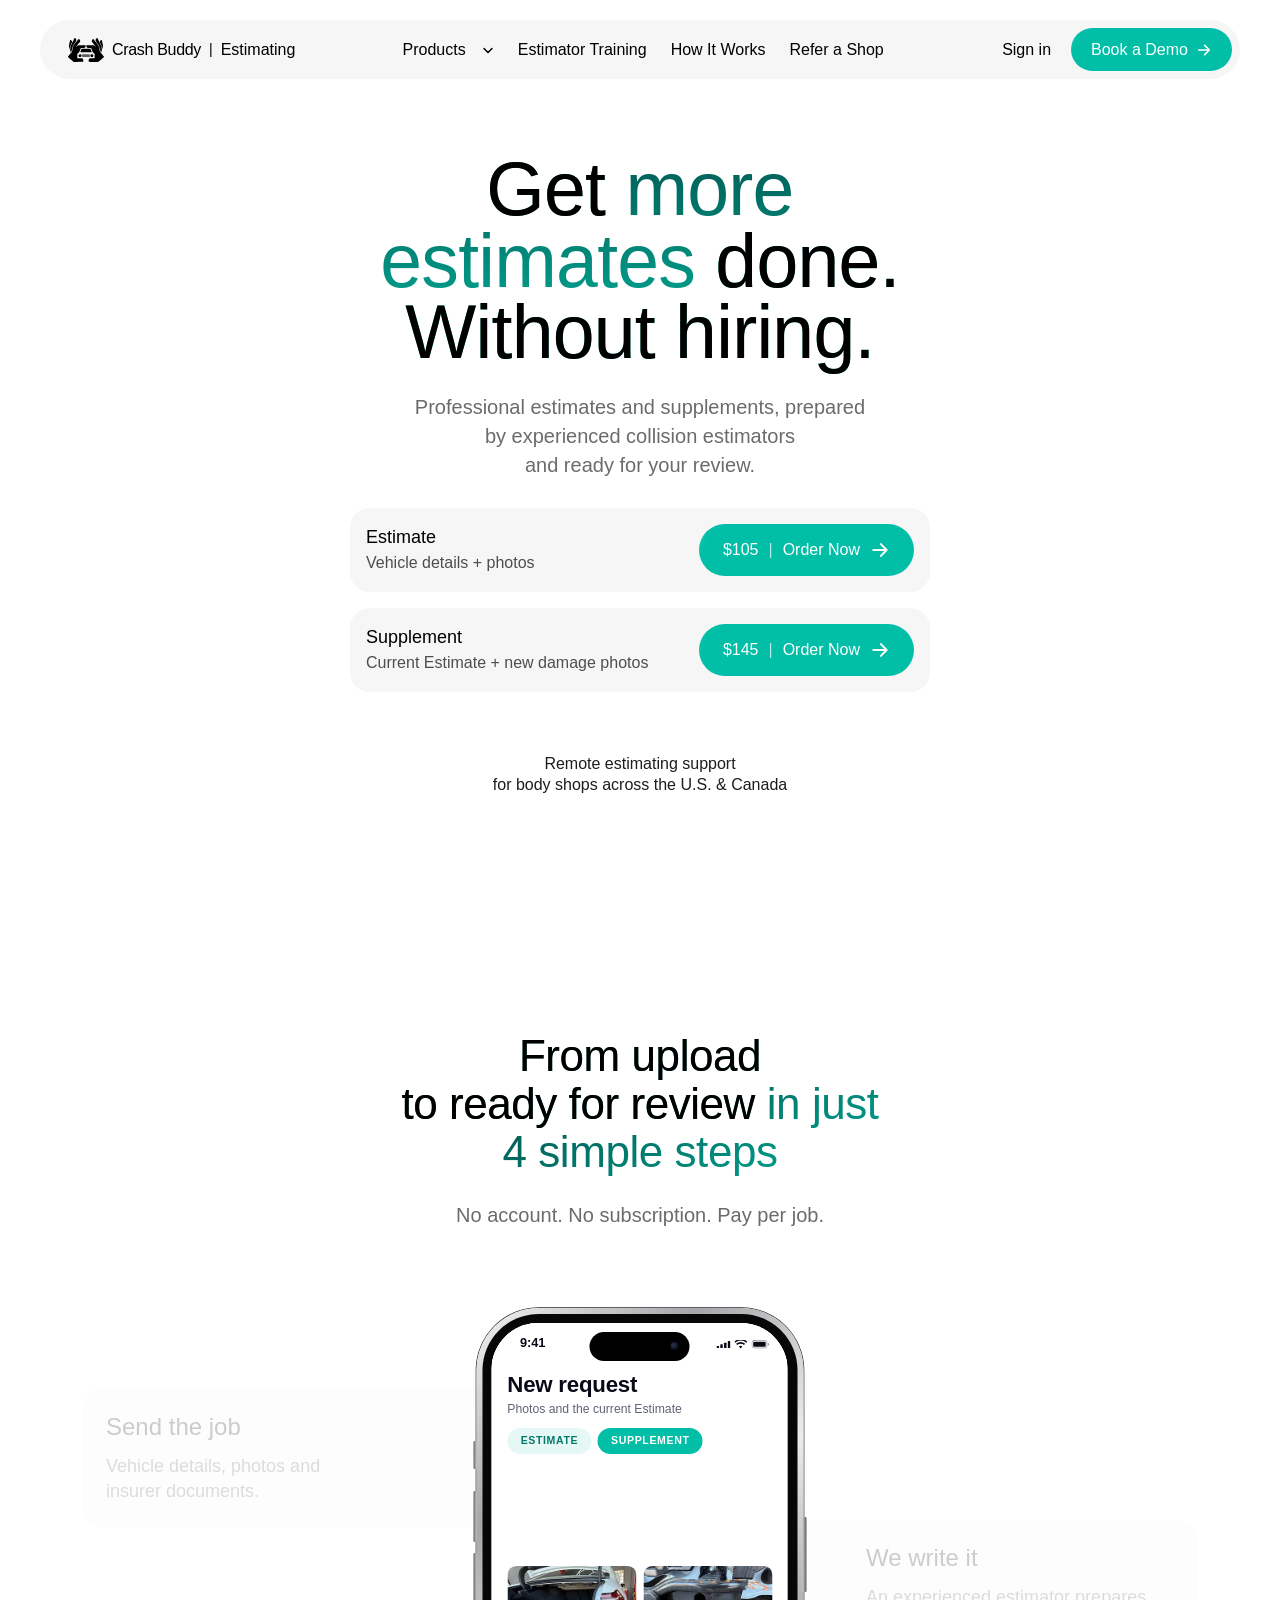
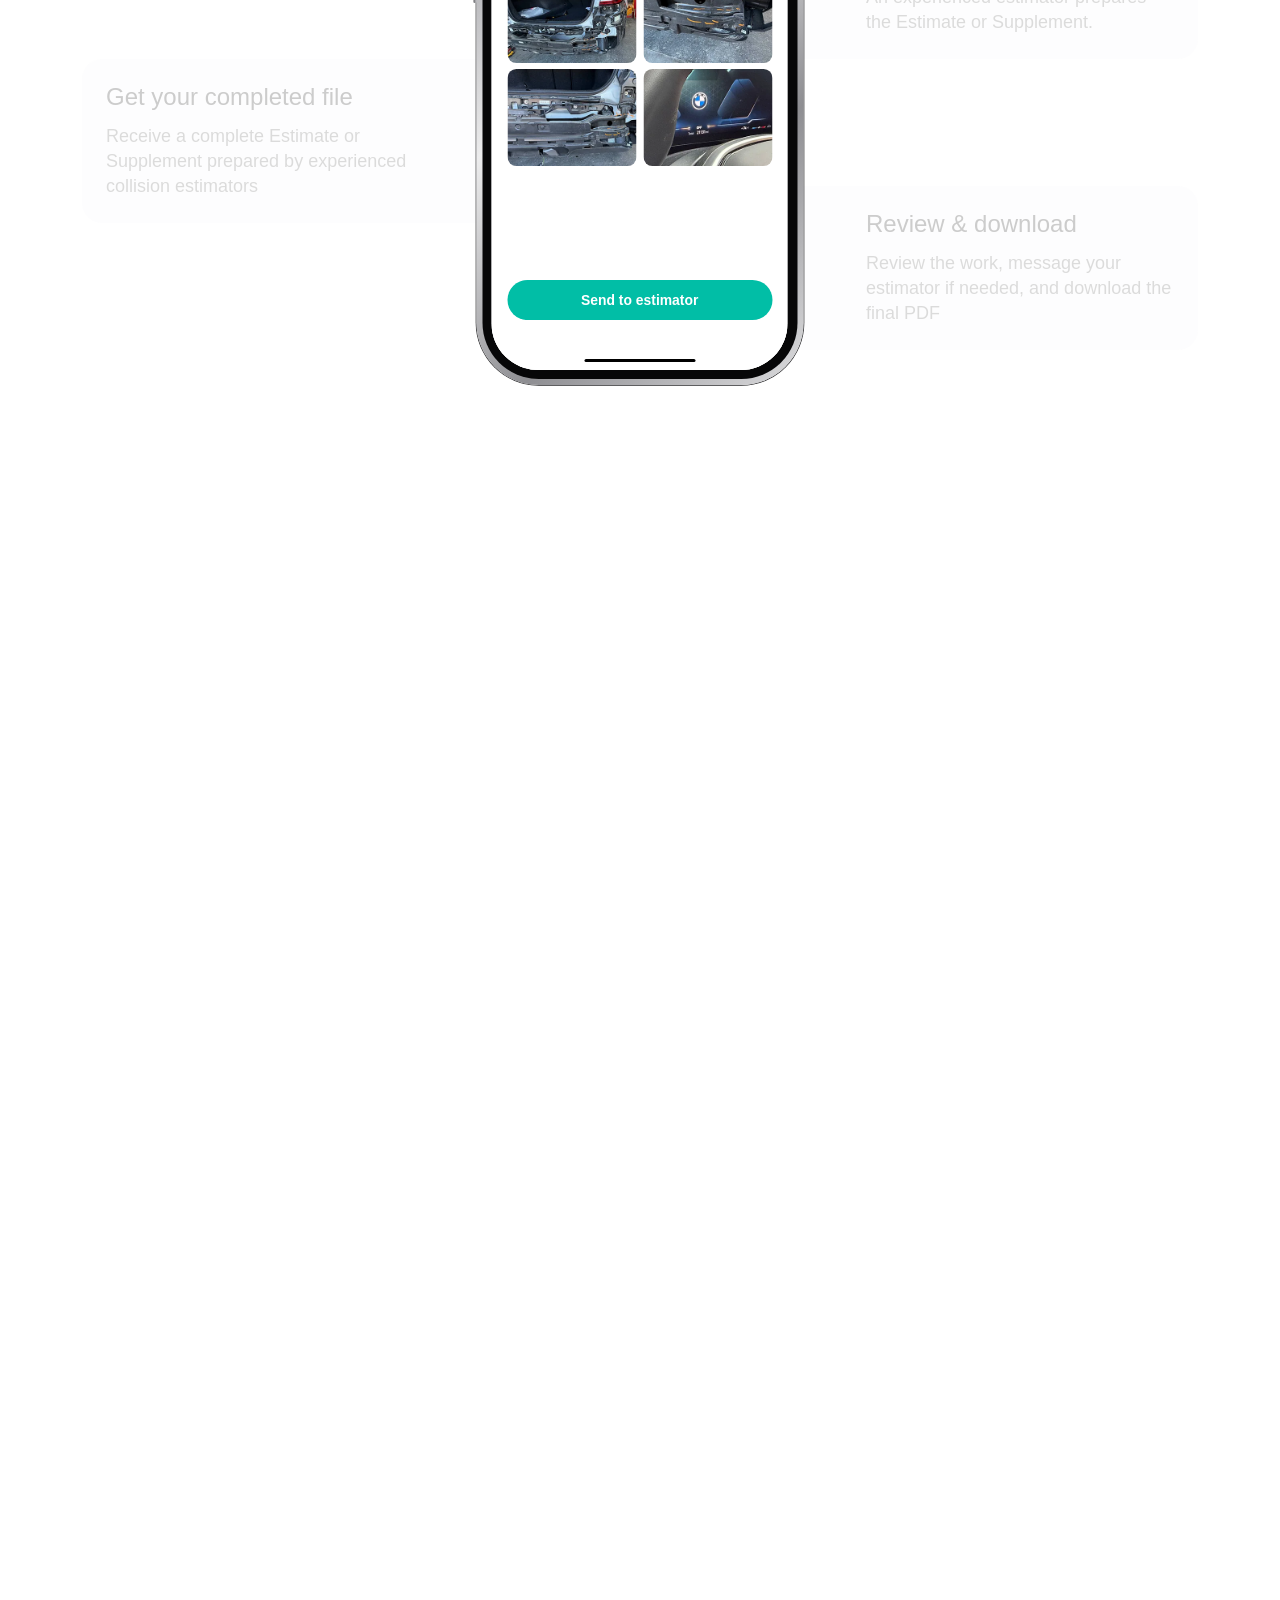
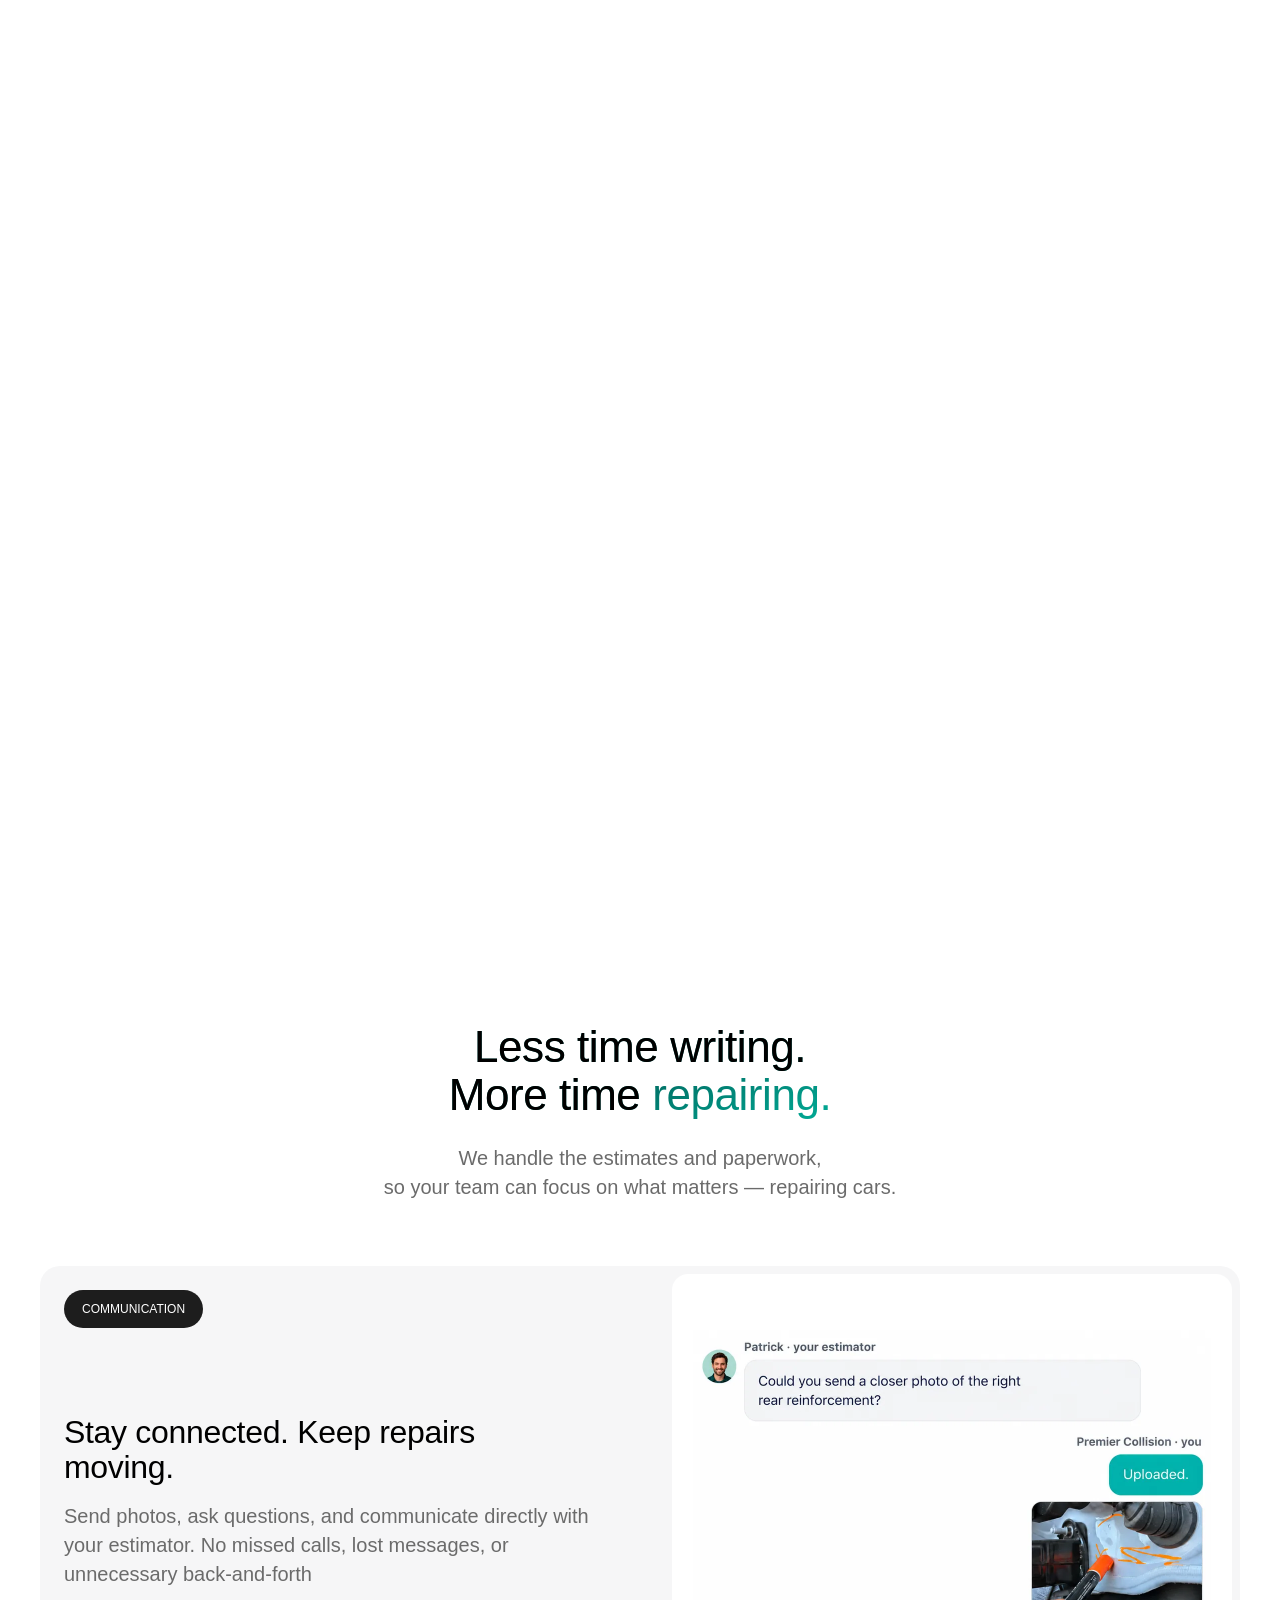
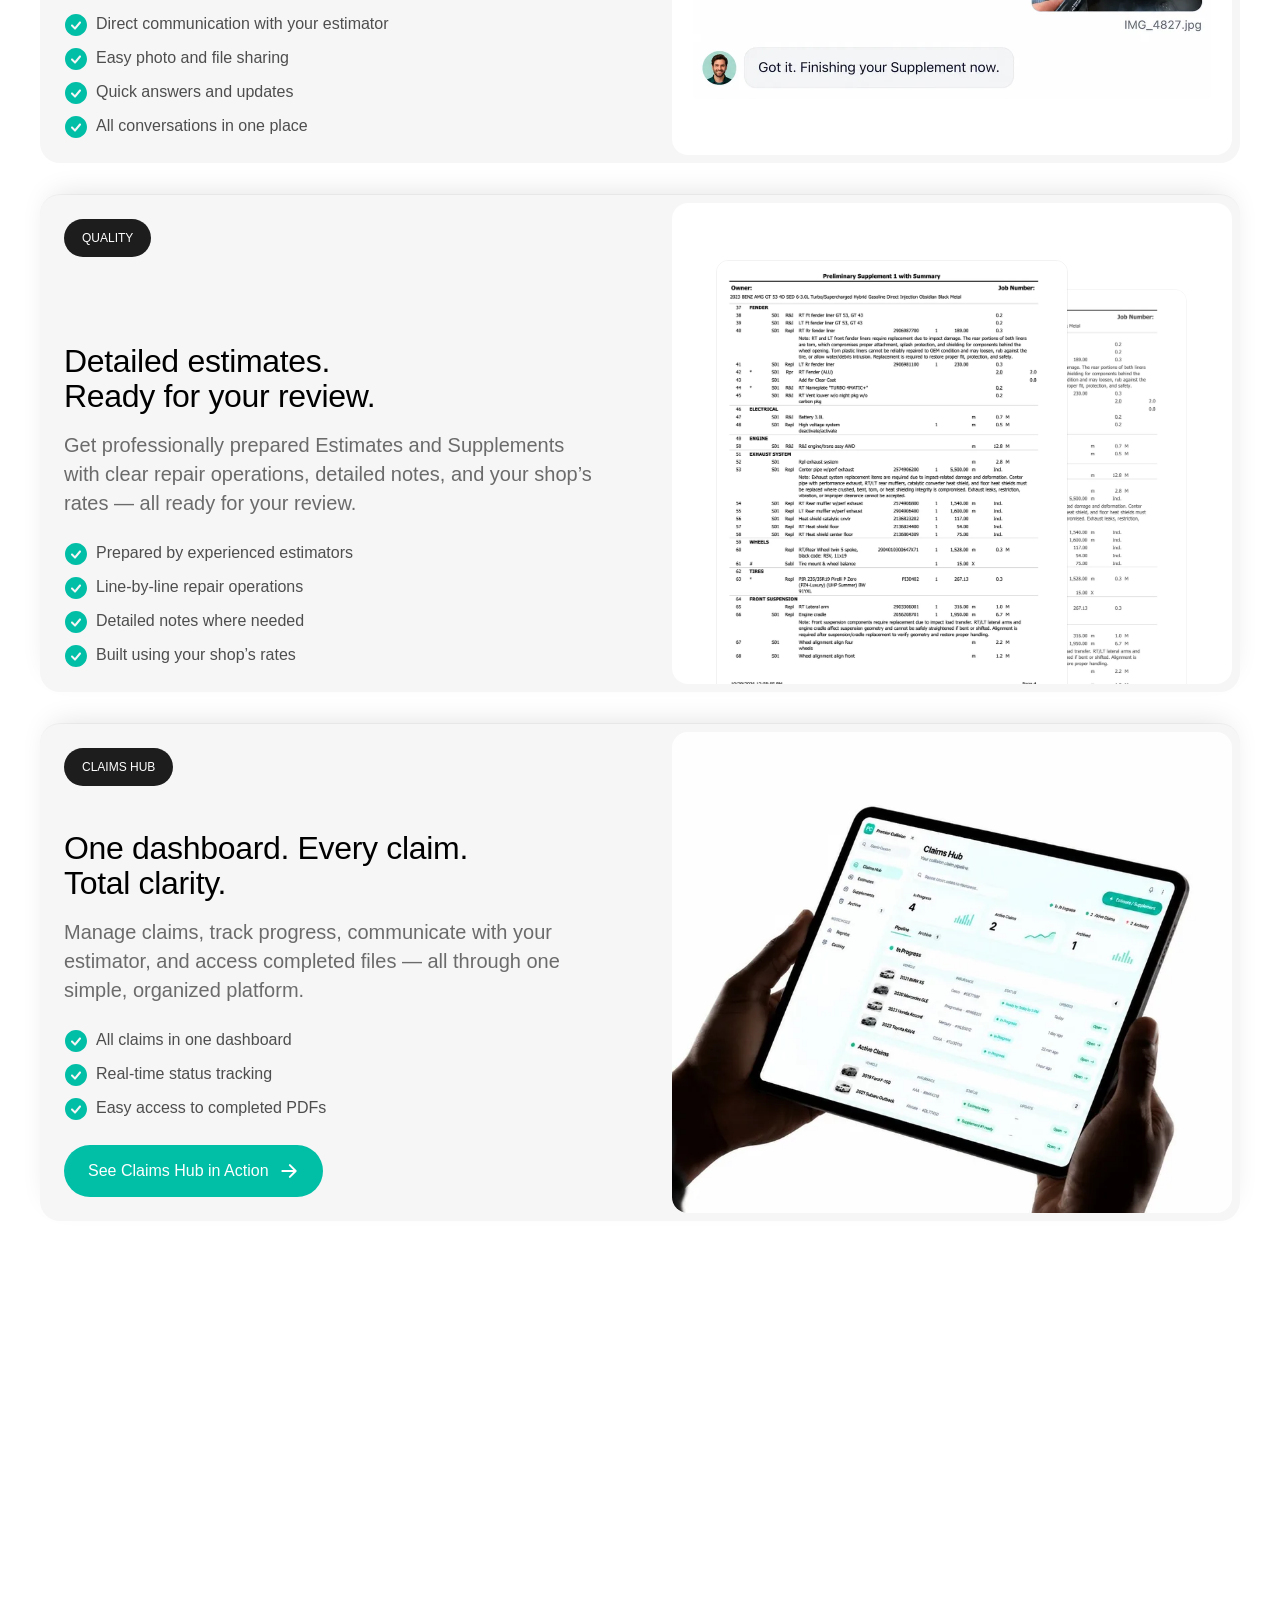
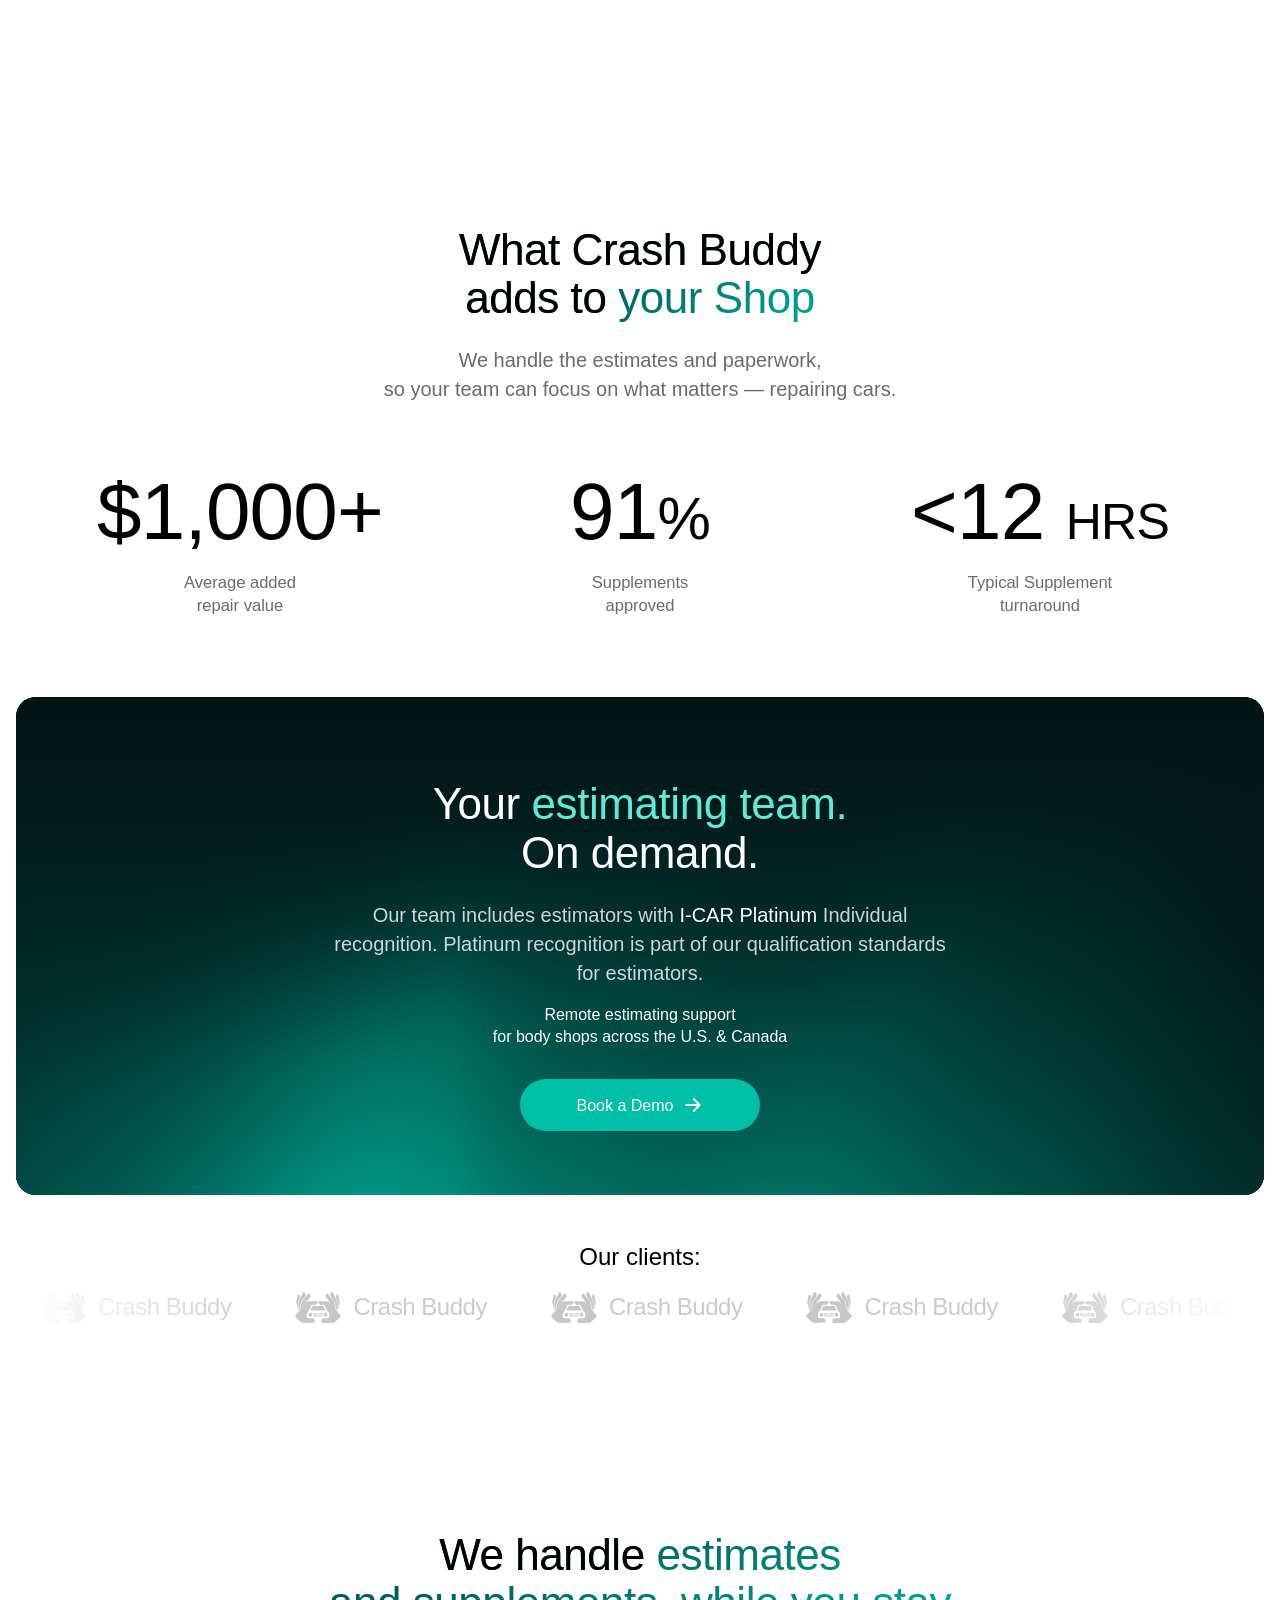
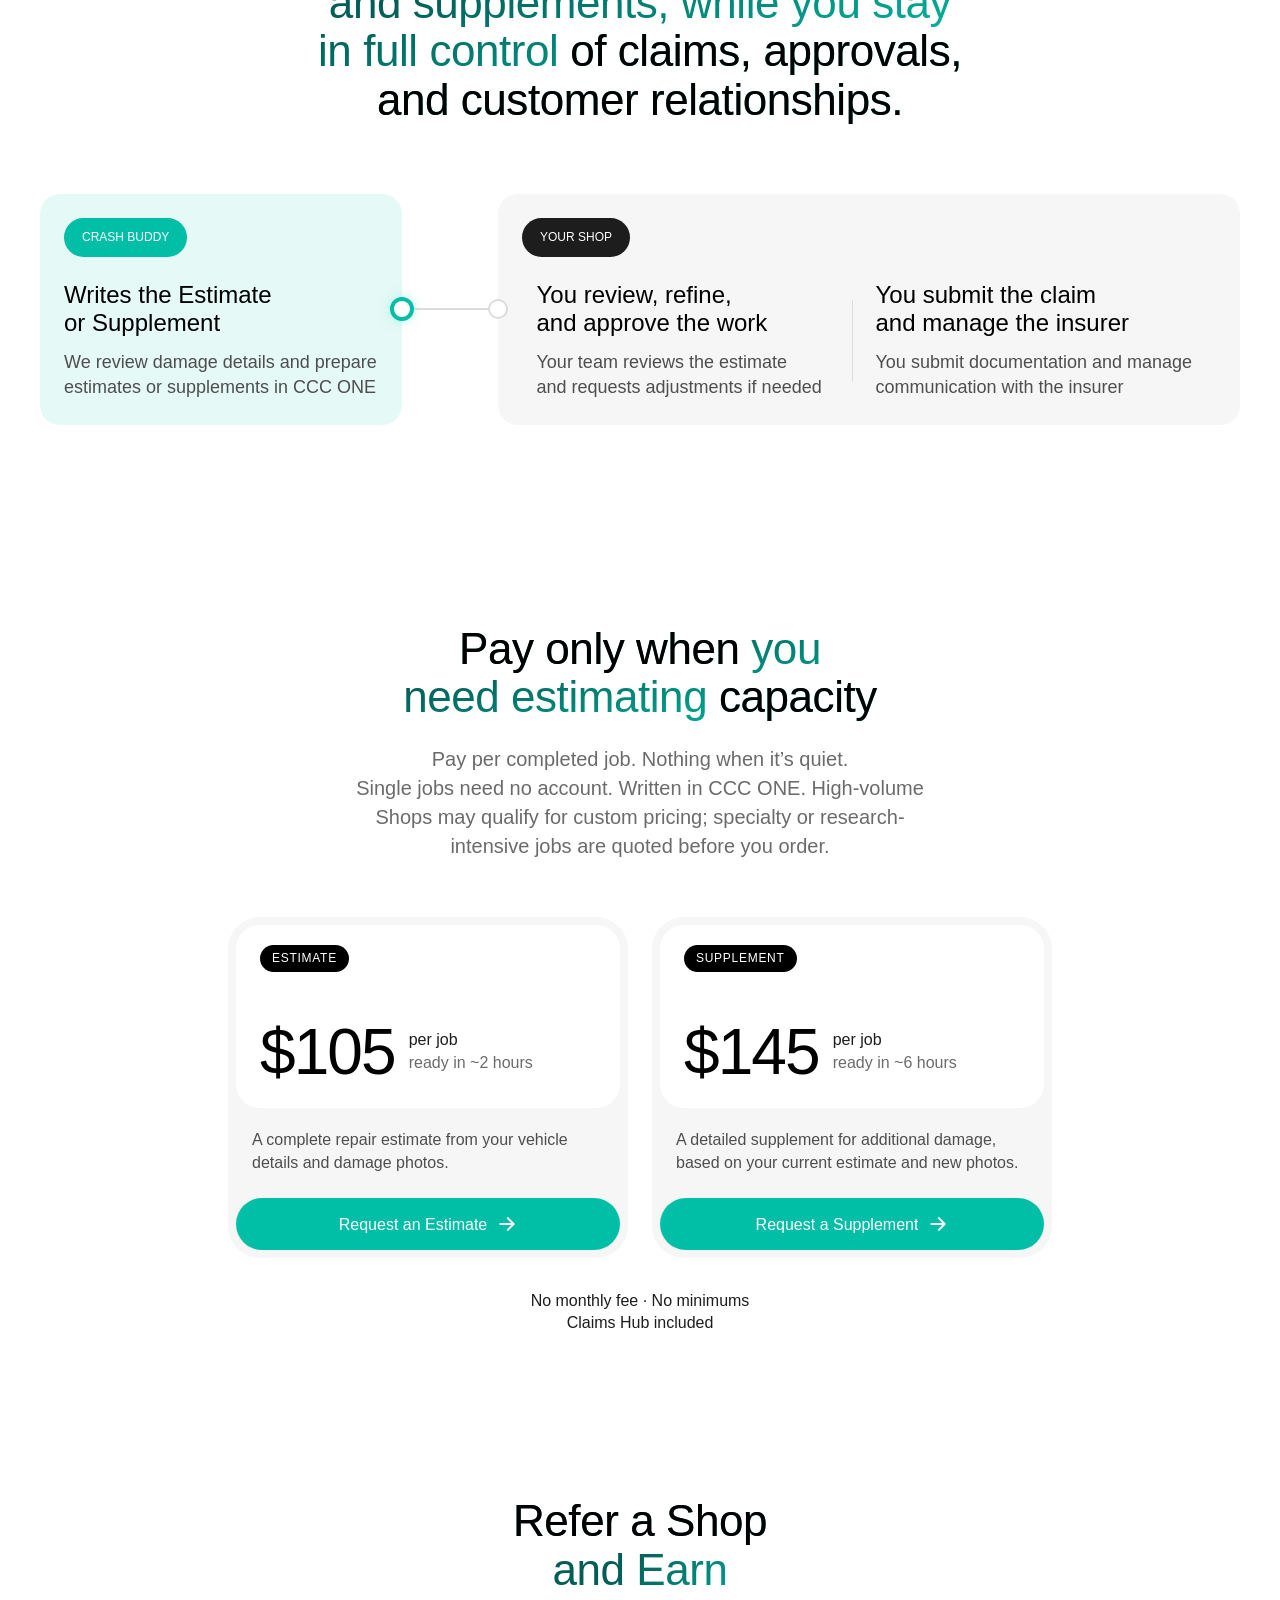
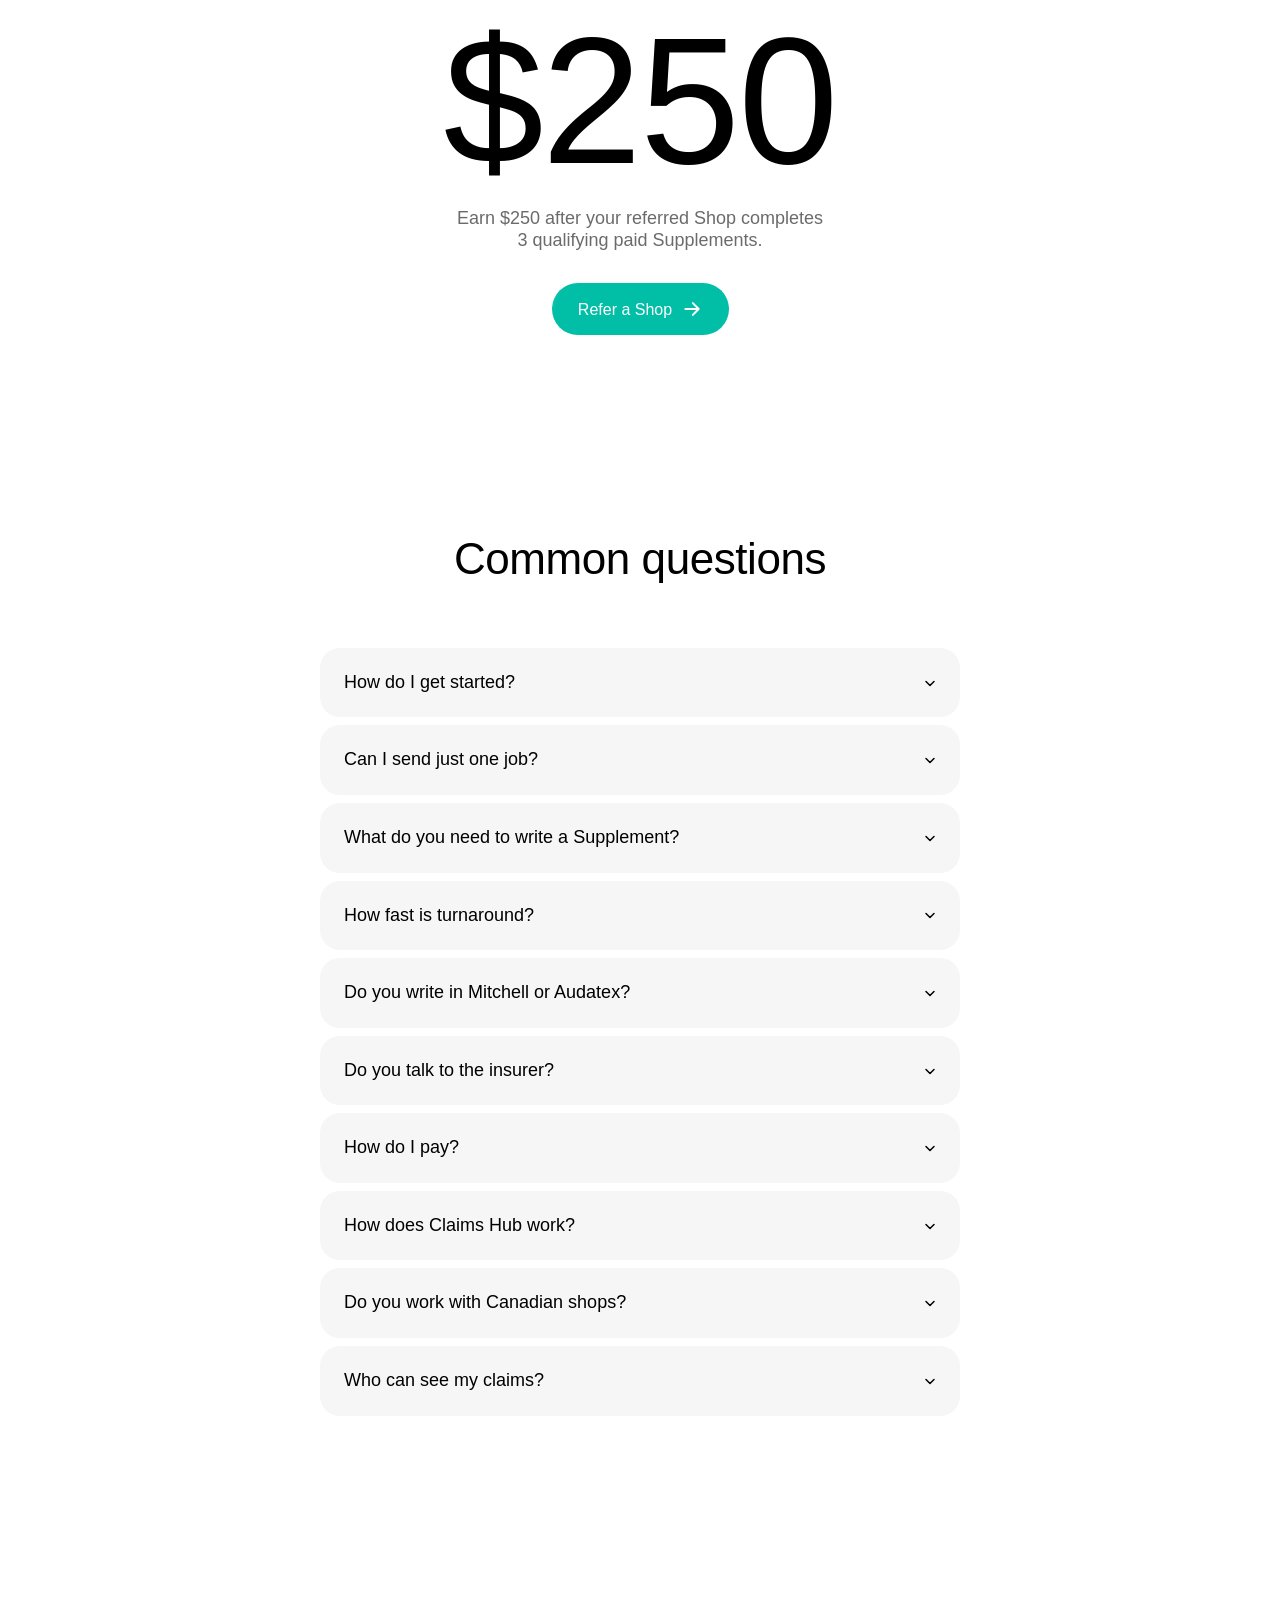
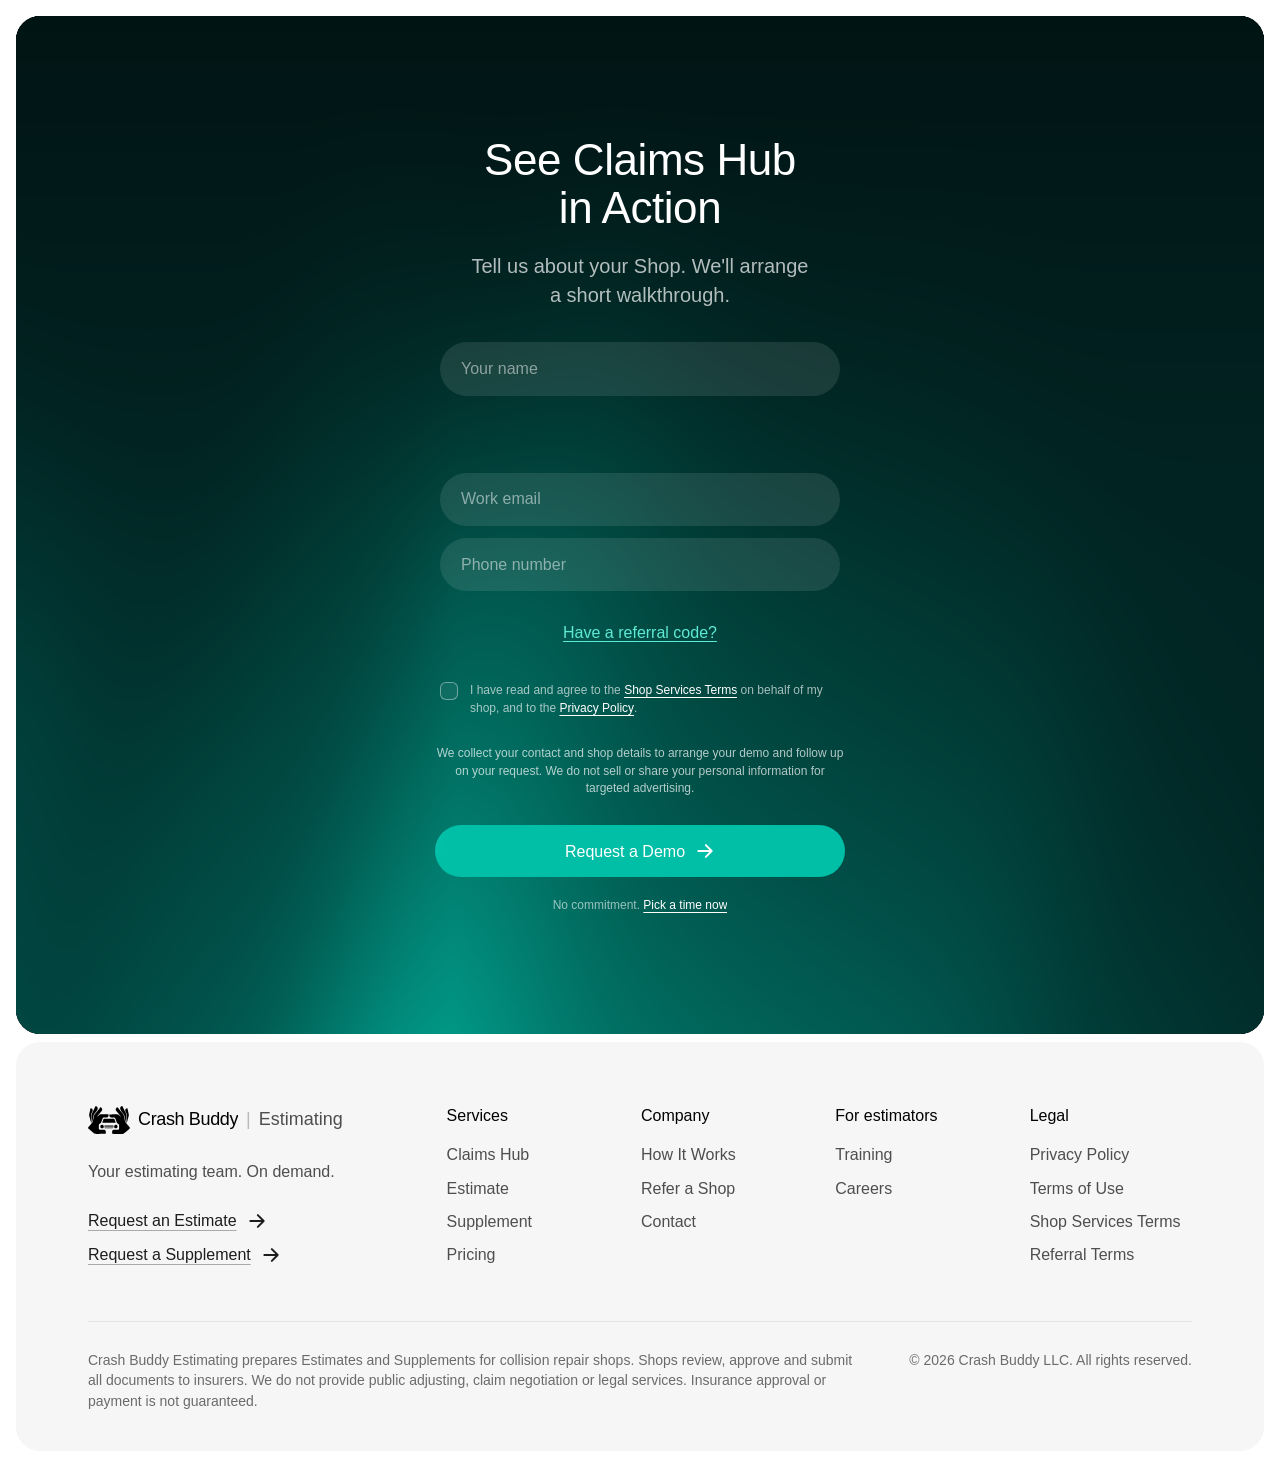
==== commit ab55010f: "Mobile menu: Claims Hub without the arrow Co-Authored-By: Claude Opus 5.5 <noreply@anthropic.com>" ====
--- a/index.html
+++ b/index.html
@@ -100,7 +100,7 @@
     <a href="index.html#refer">Refer a Shop</a>
     <a href="careers.html">Careers</a>
     <a href="#">Sign In</a>
-    <a href="index.html#claims-hub">Claims Hub <span aria-hidden="true">→</span></a>
+    <a href="index.html#claims-hub">Claims Hub</a>
   </nav>
   <a class="btn btn--block mnav__cta" href="index.html#demo">Book a Demo</a>
 </div>
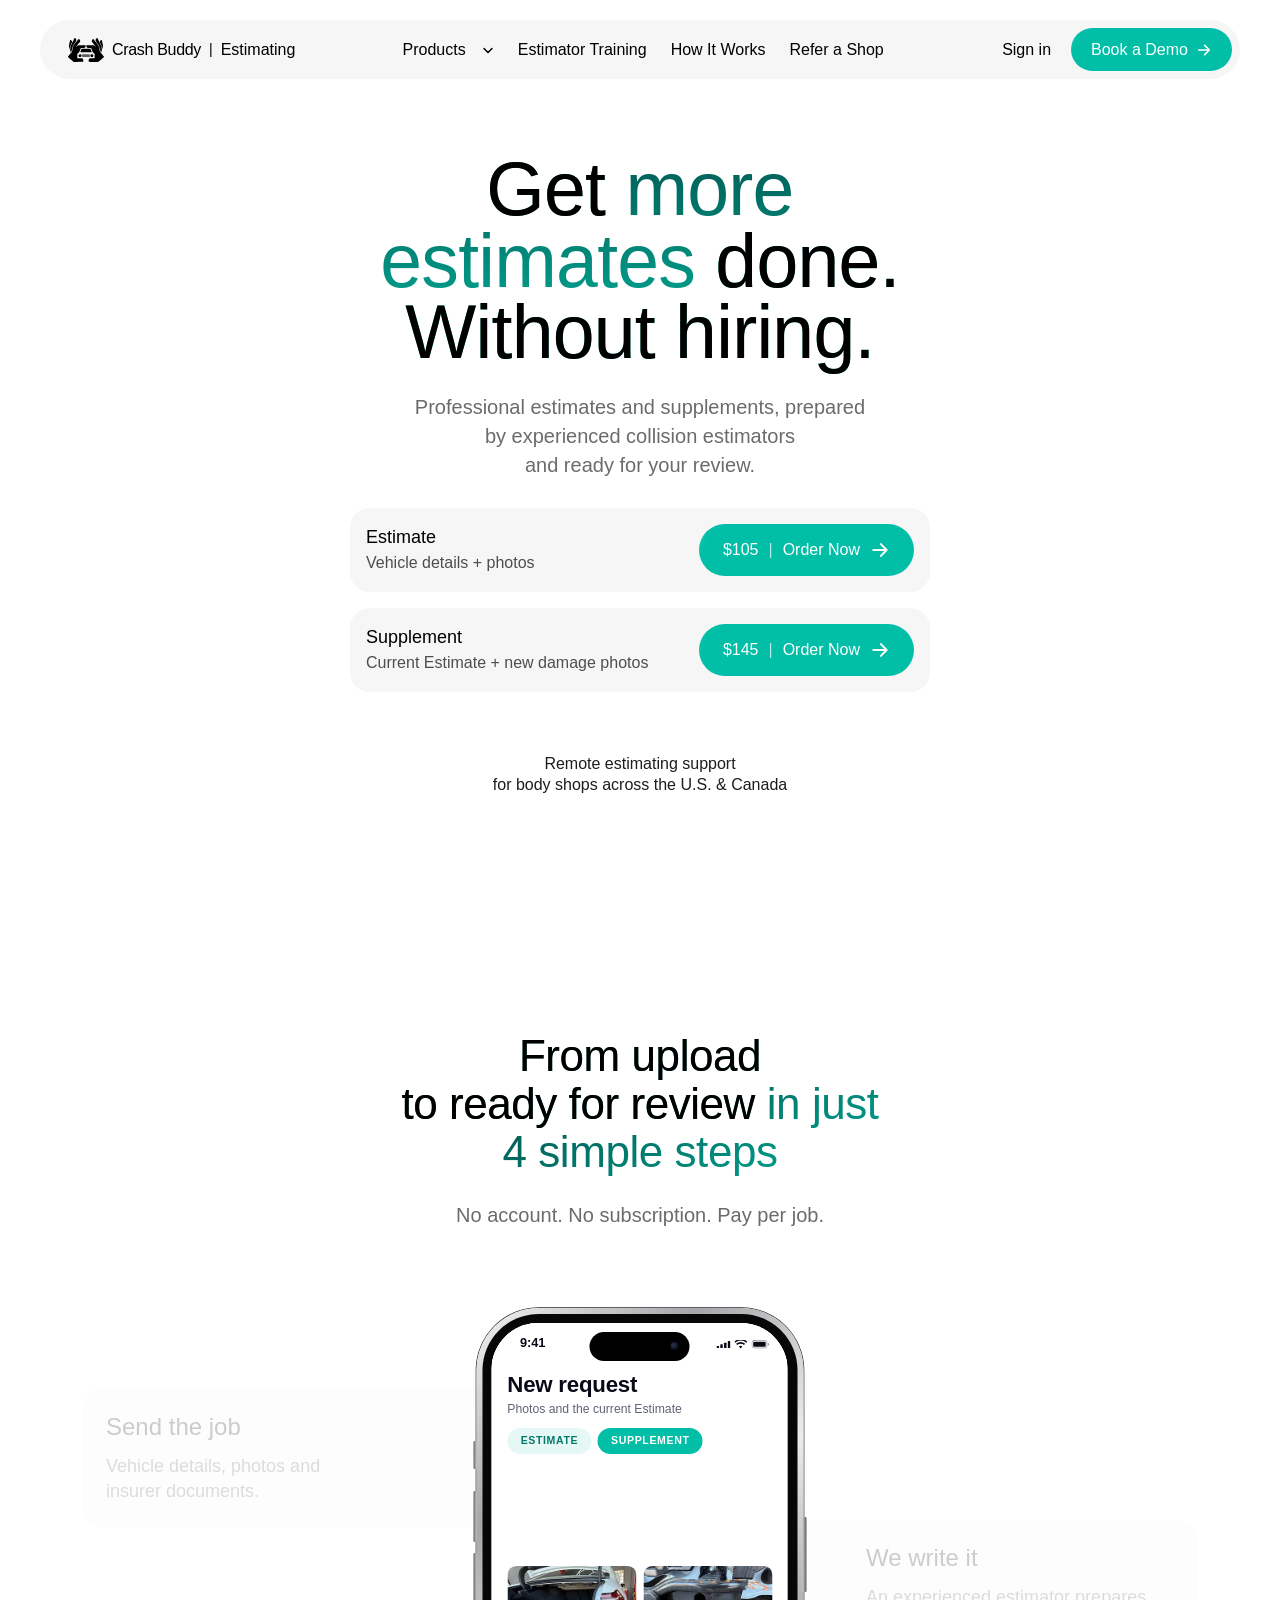
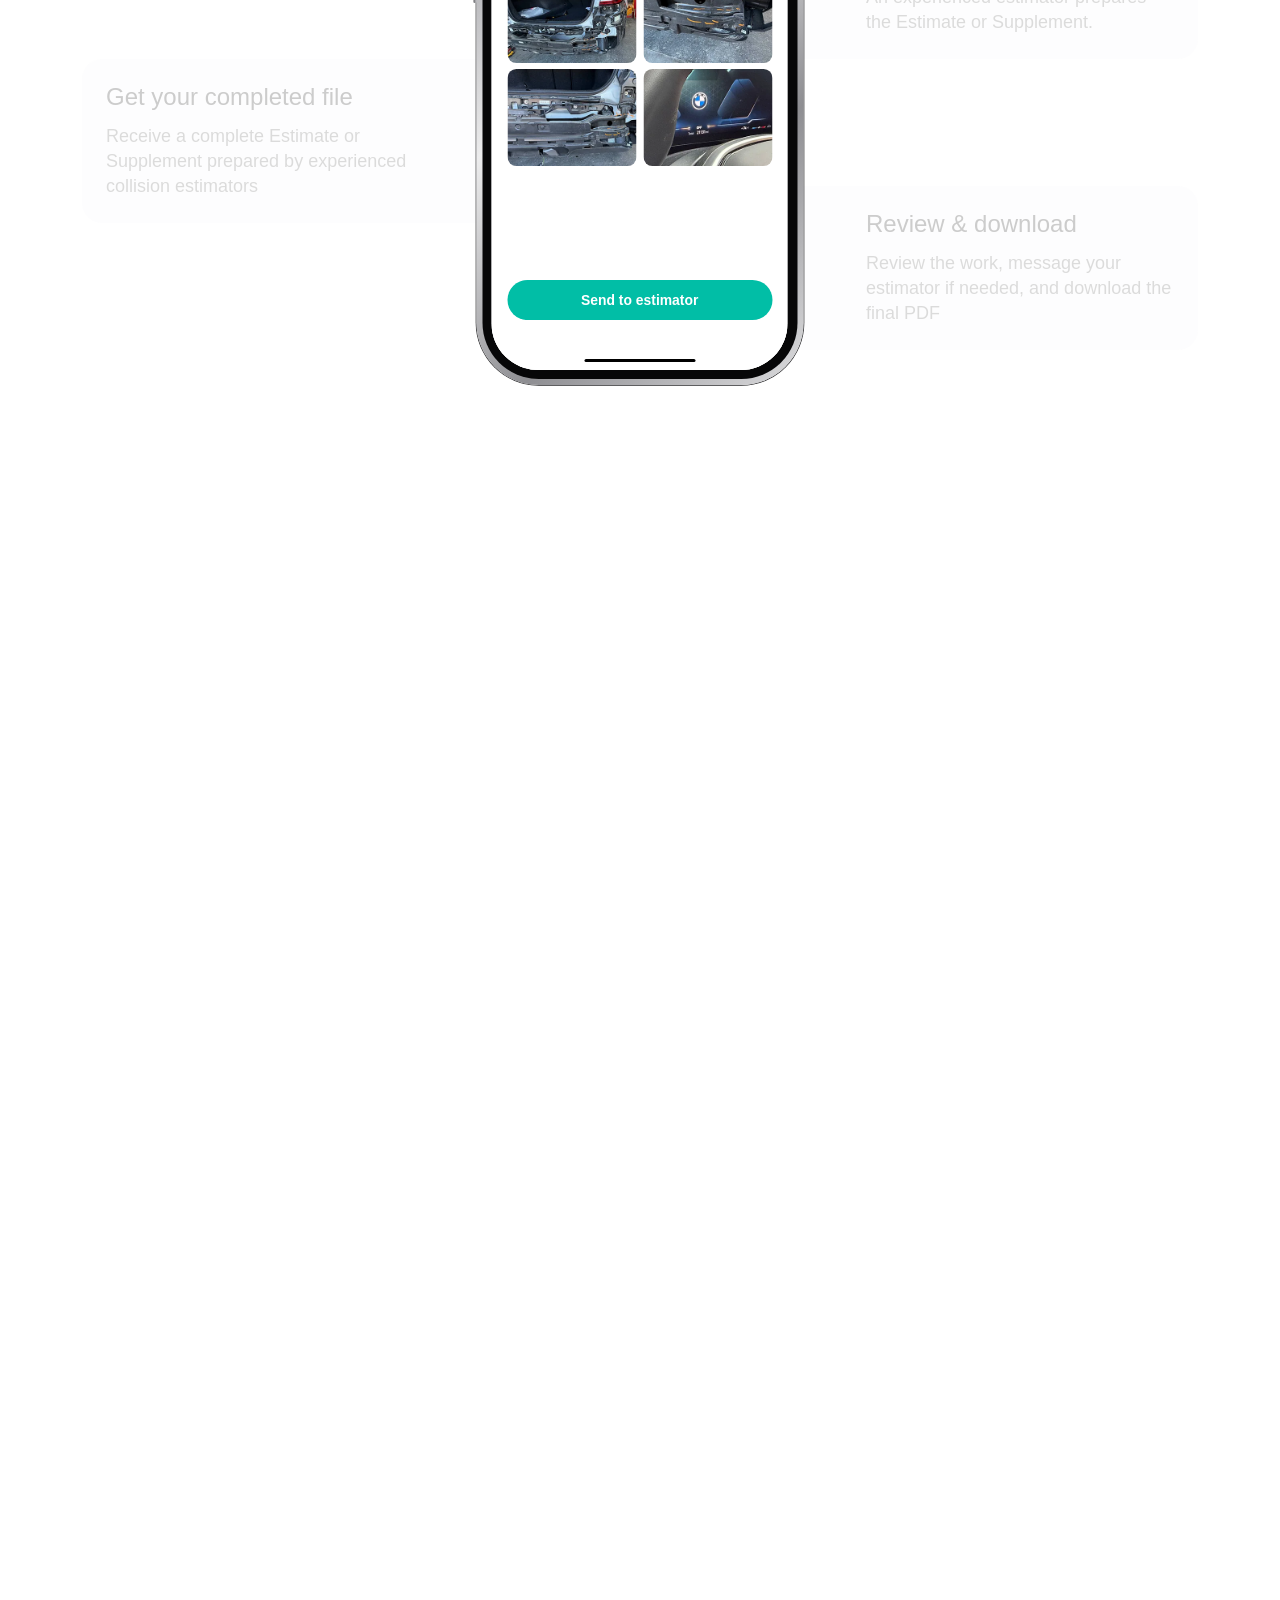
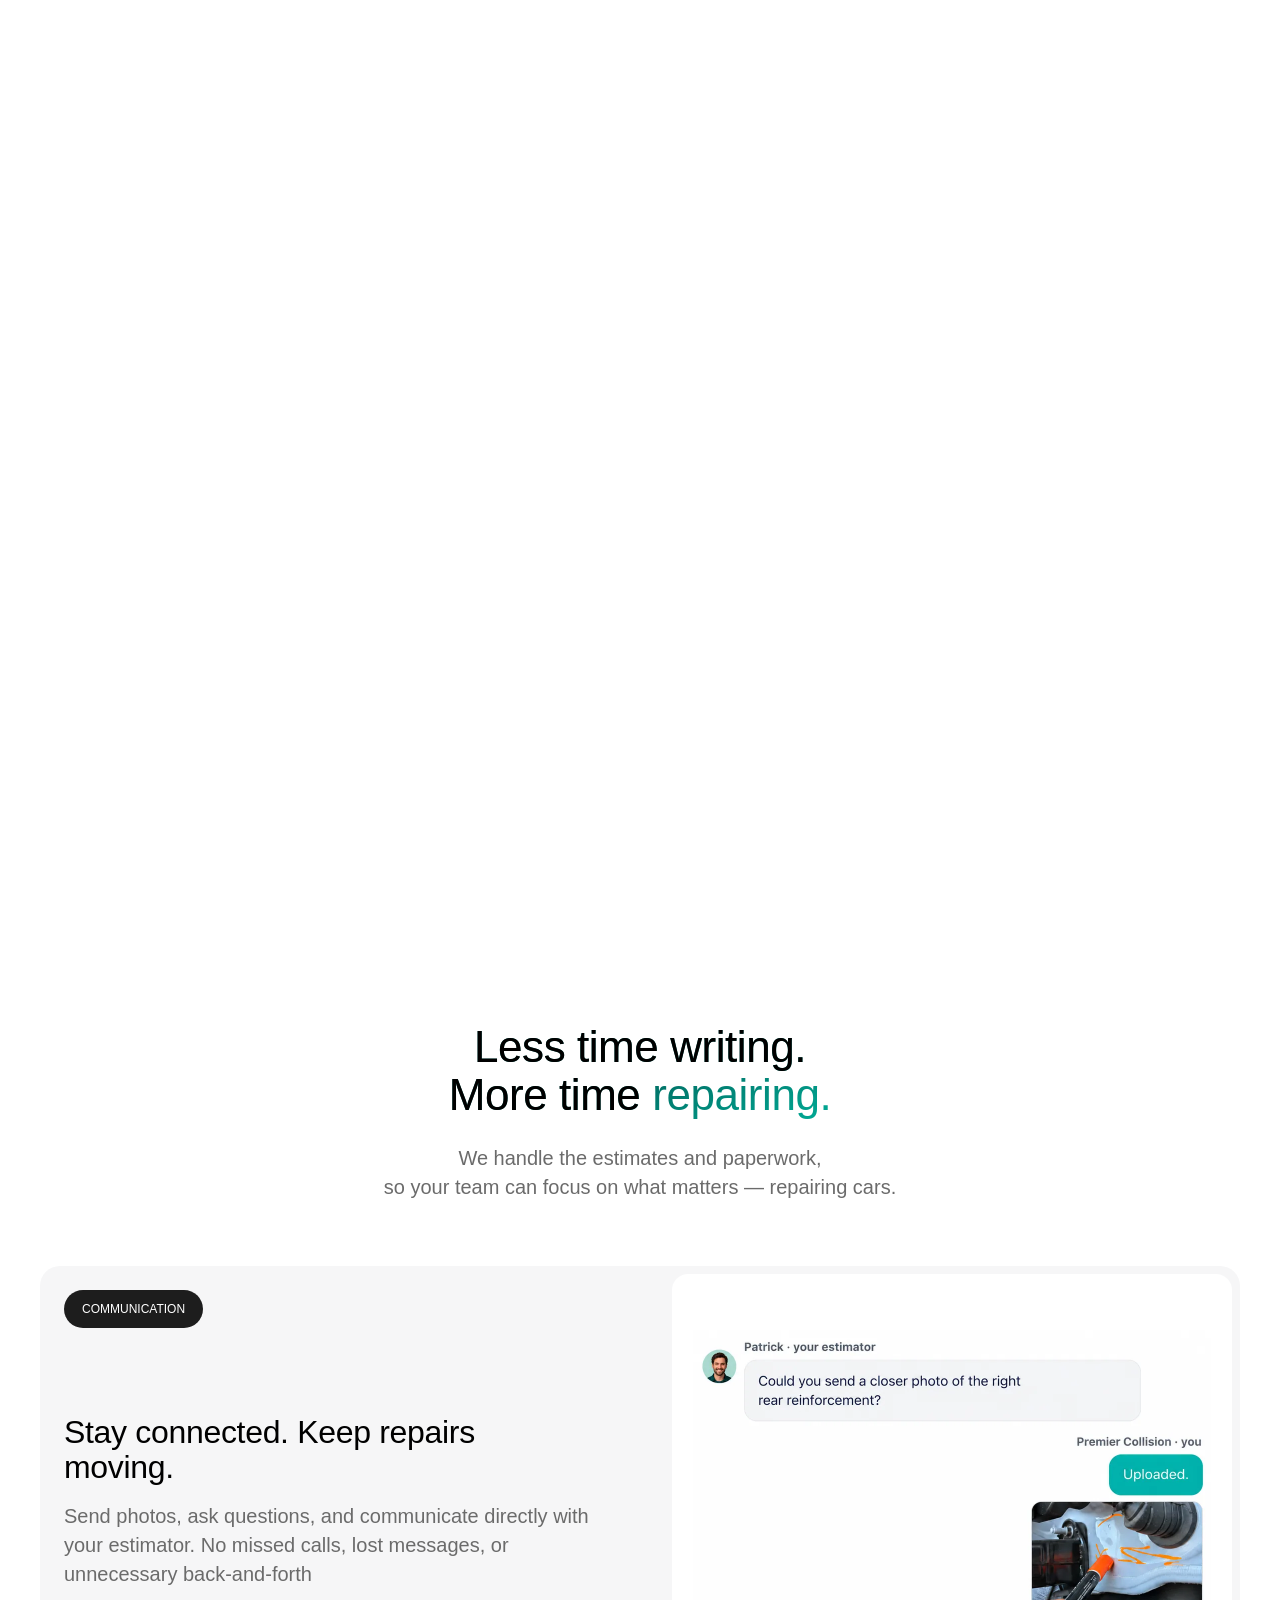
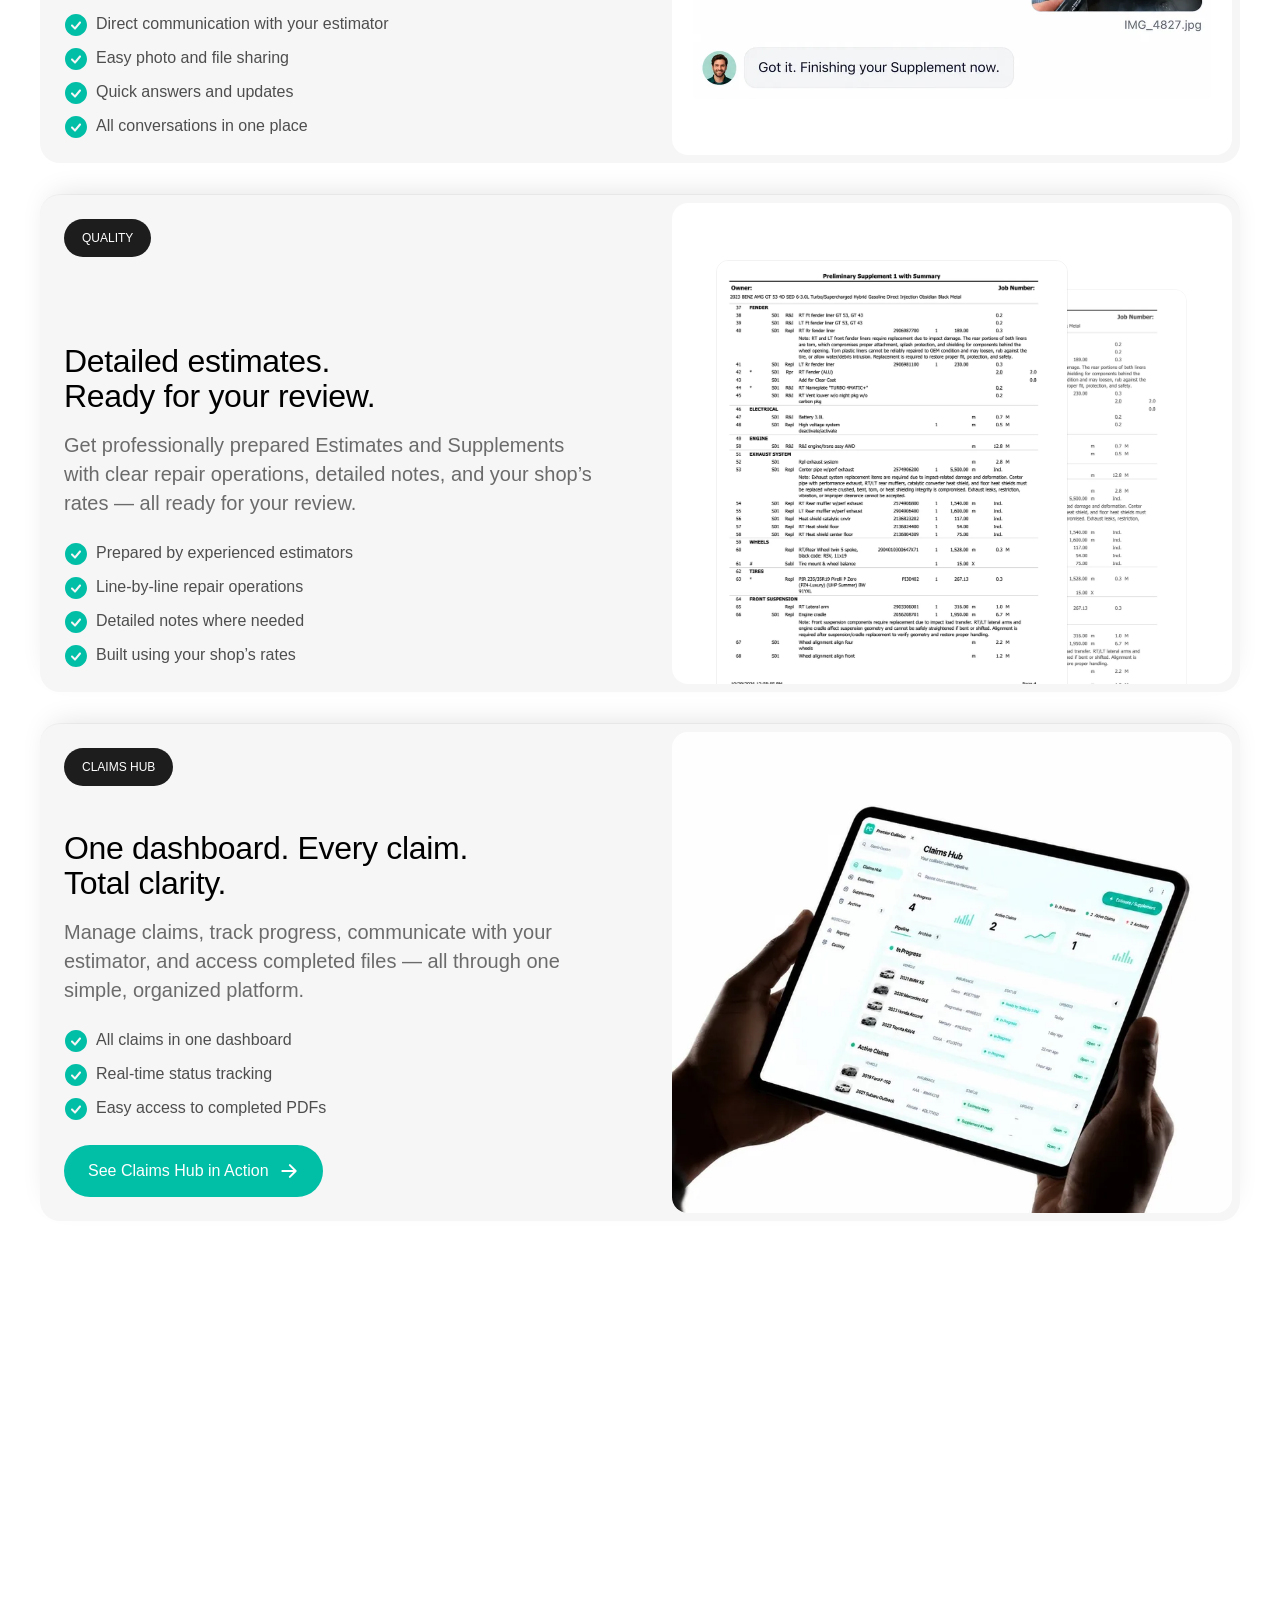
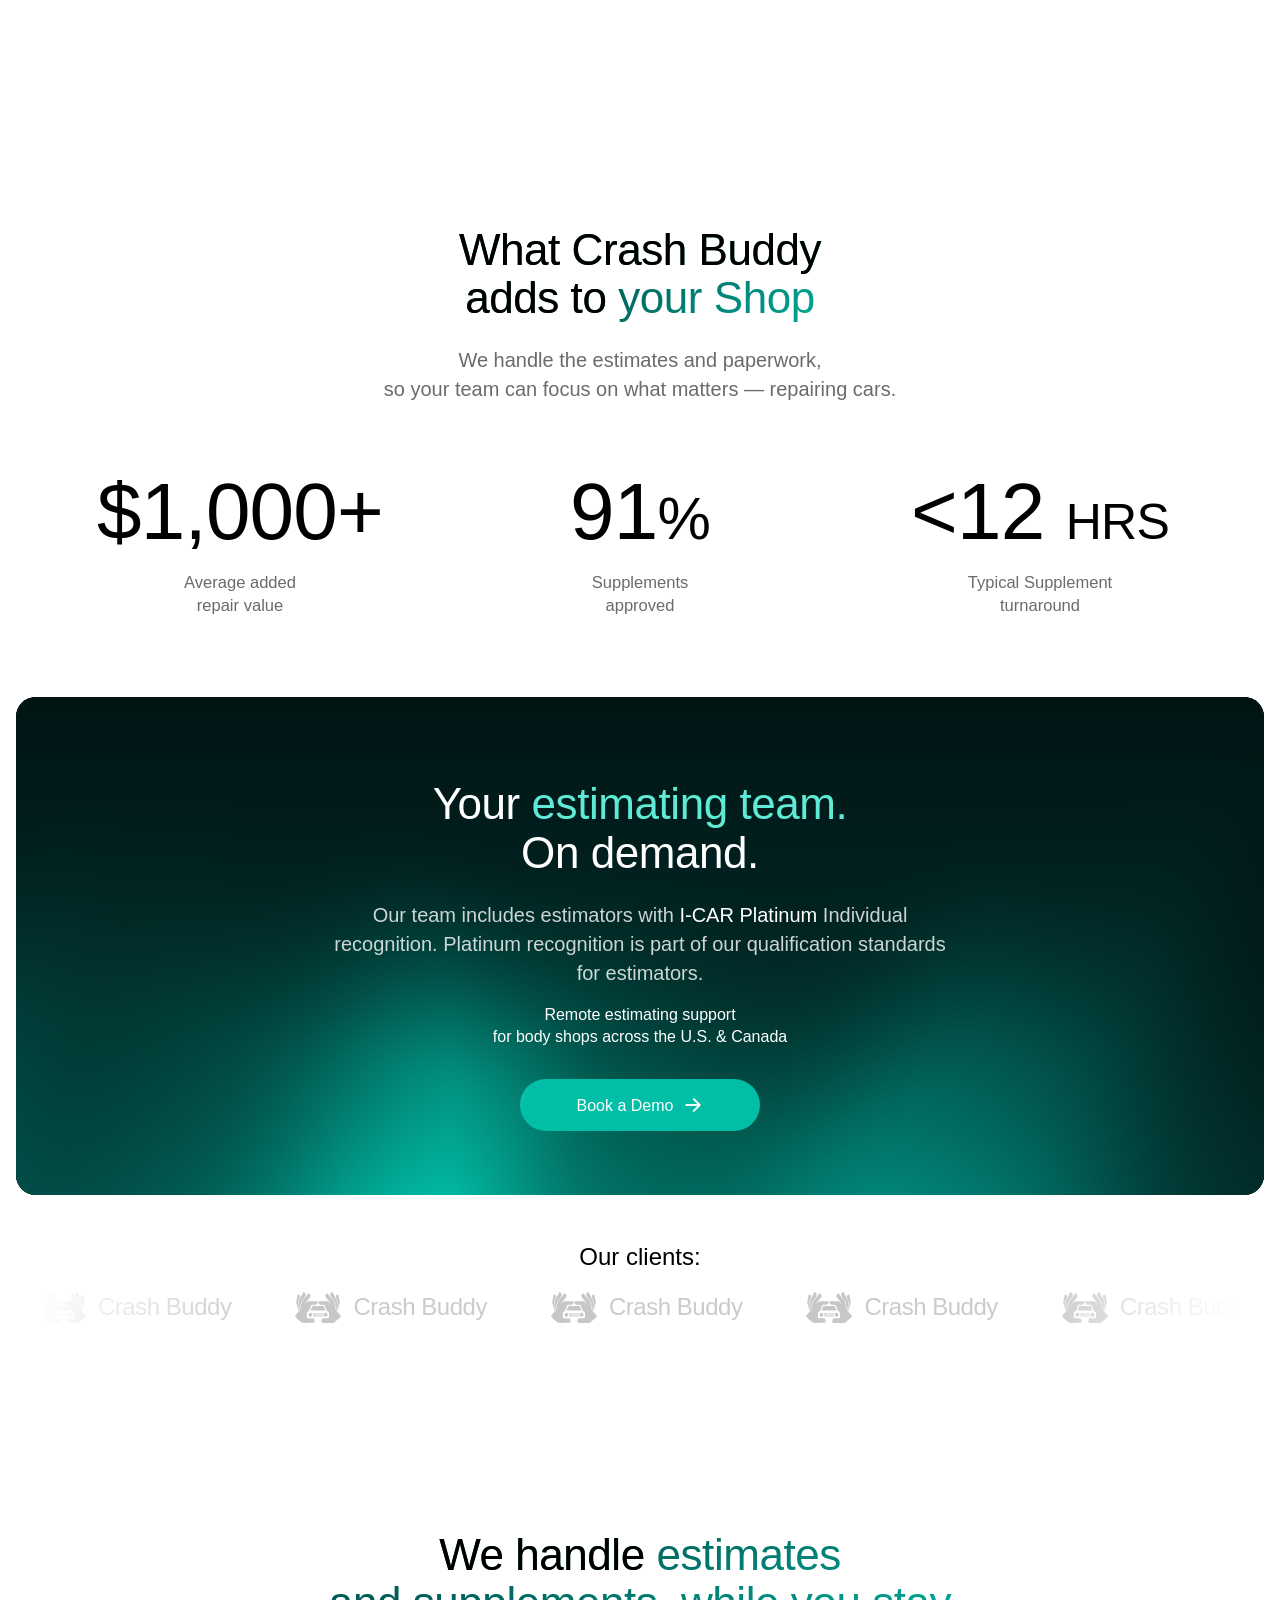
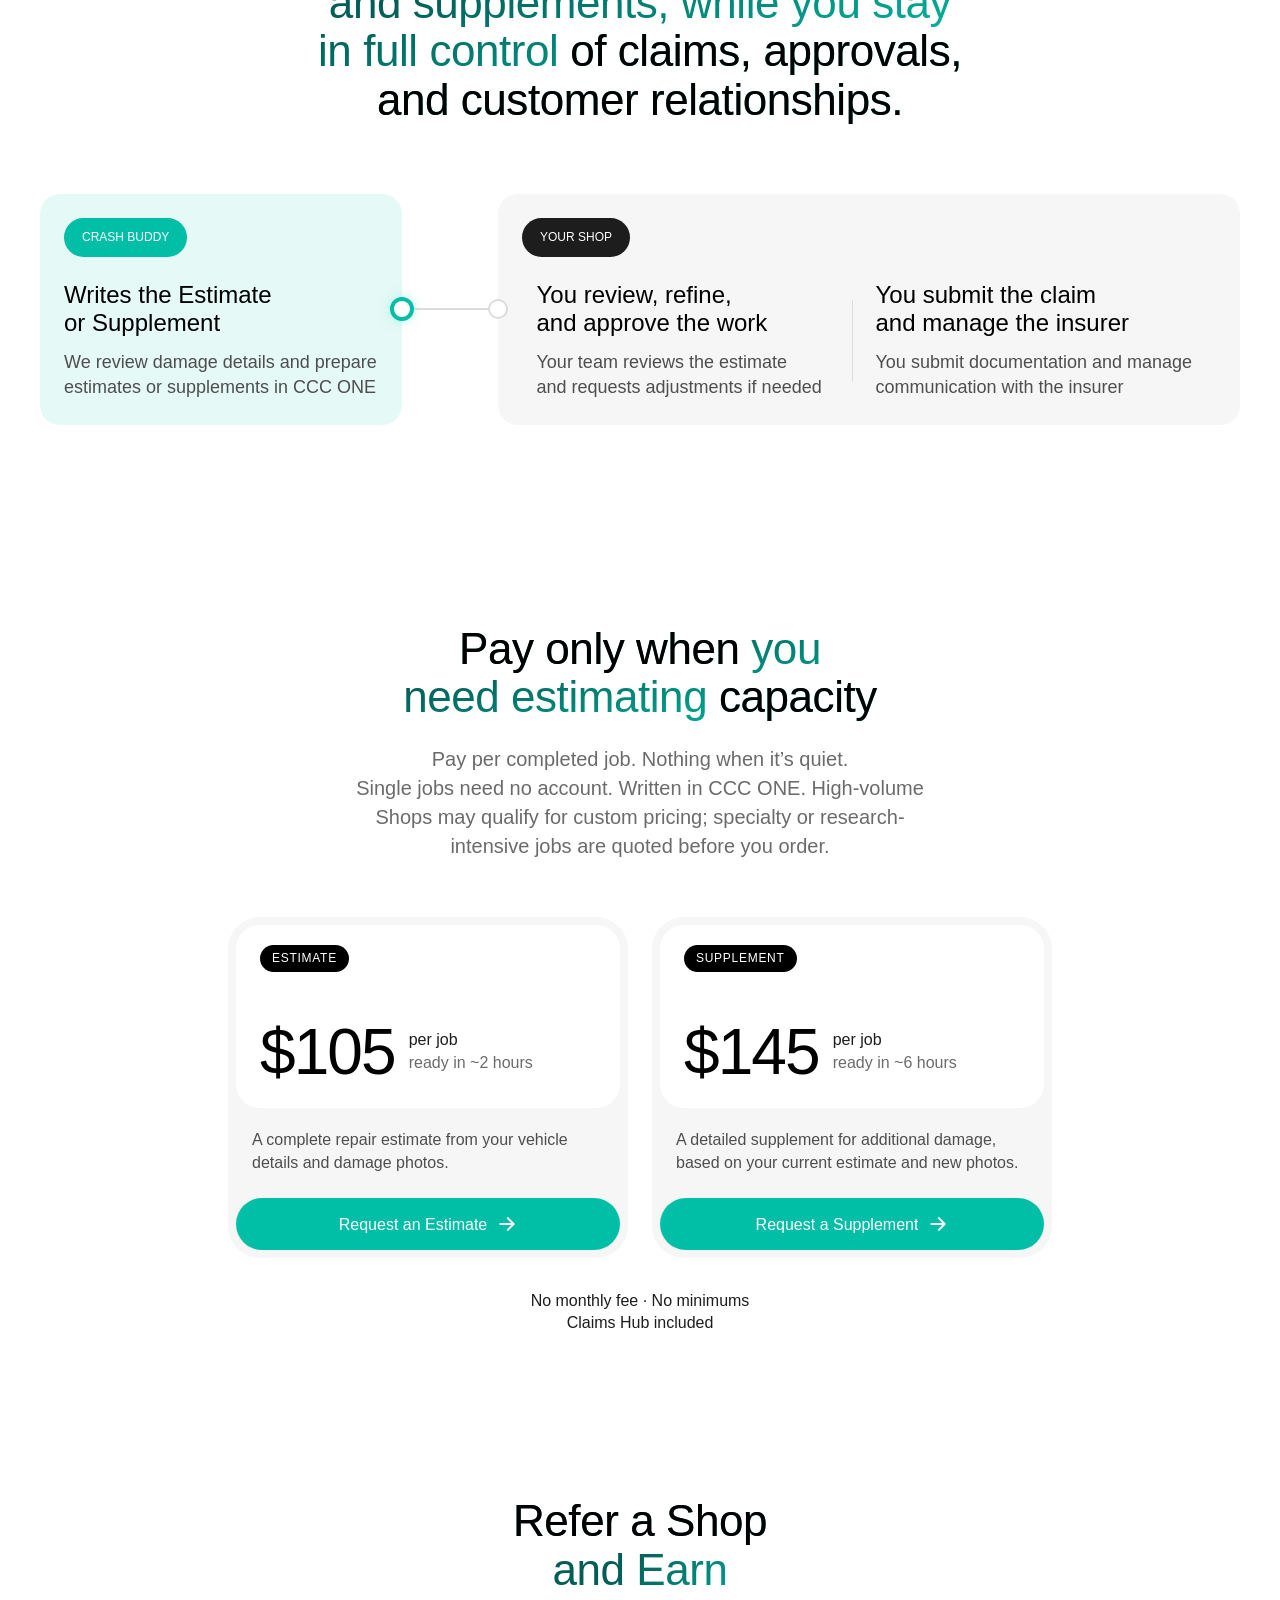
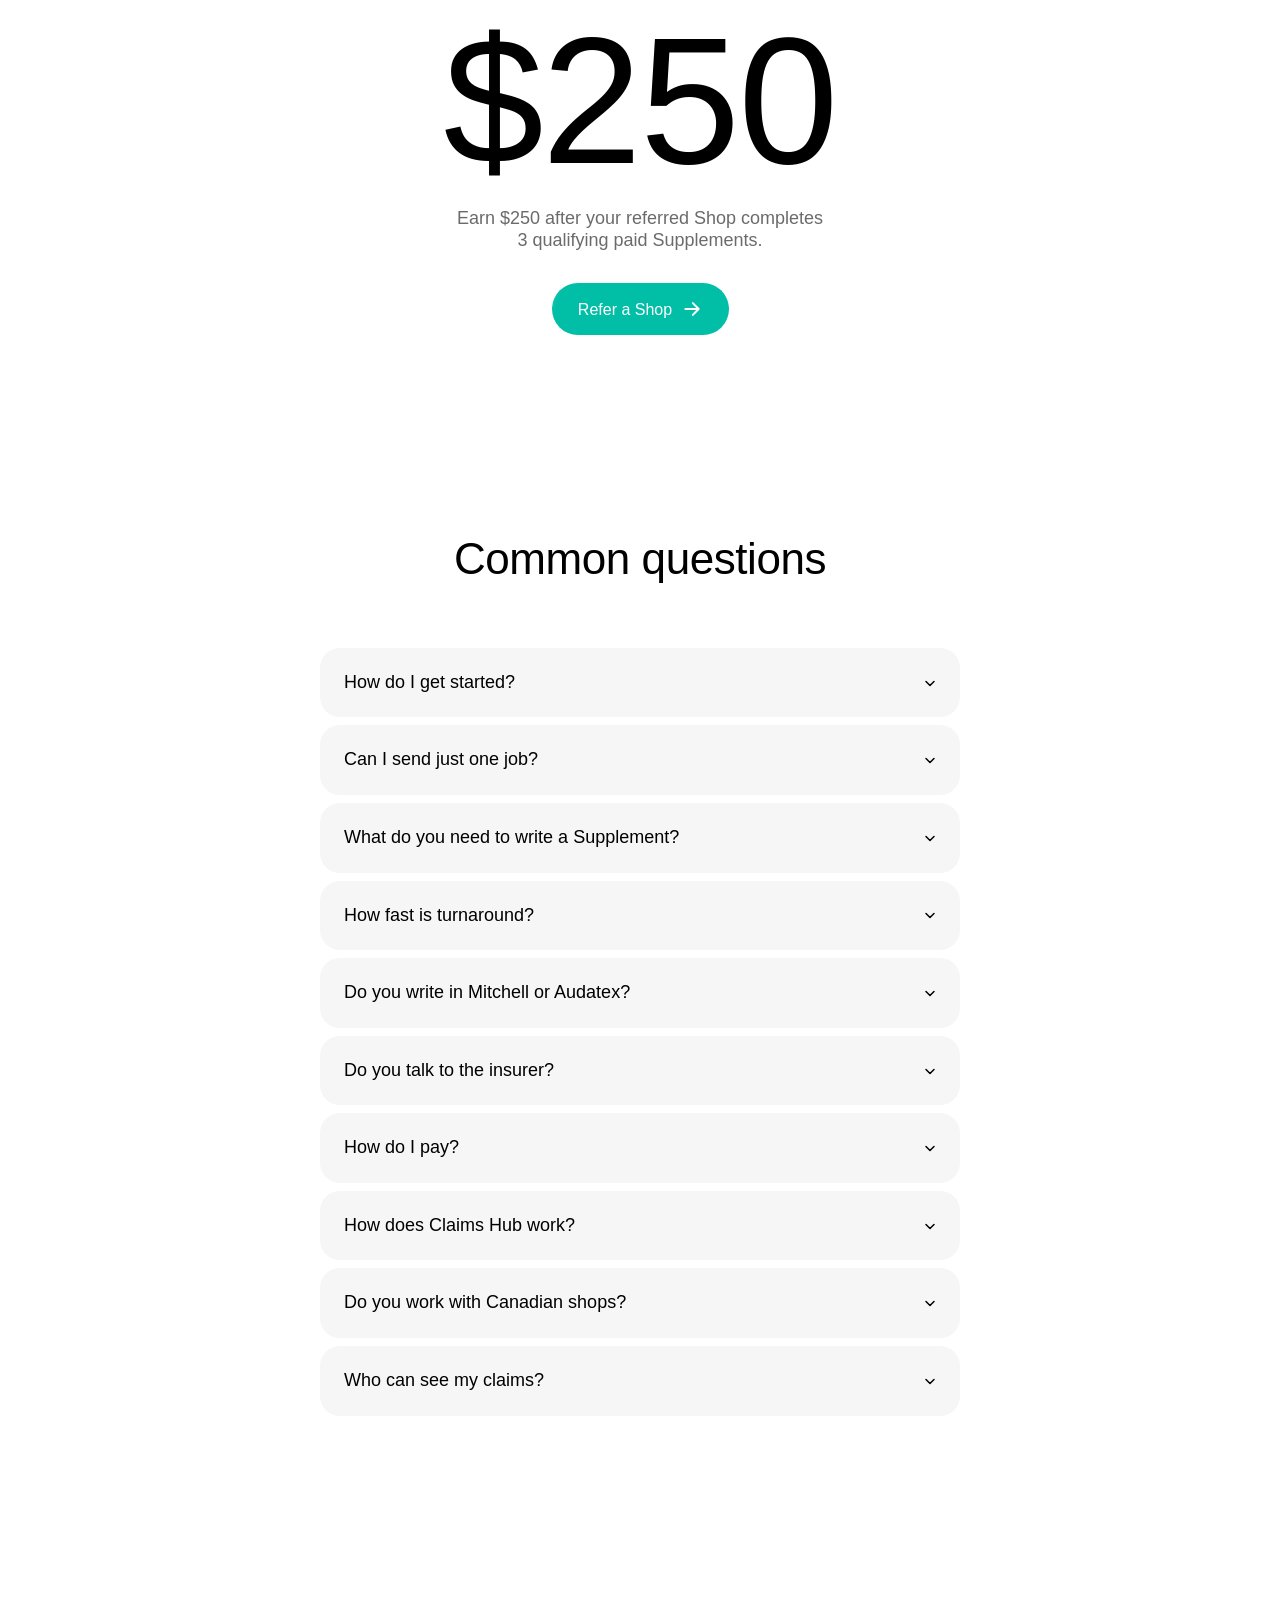
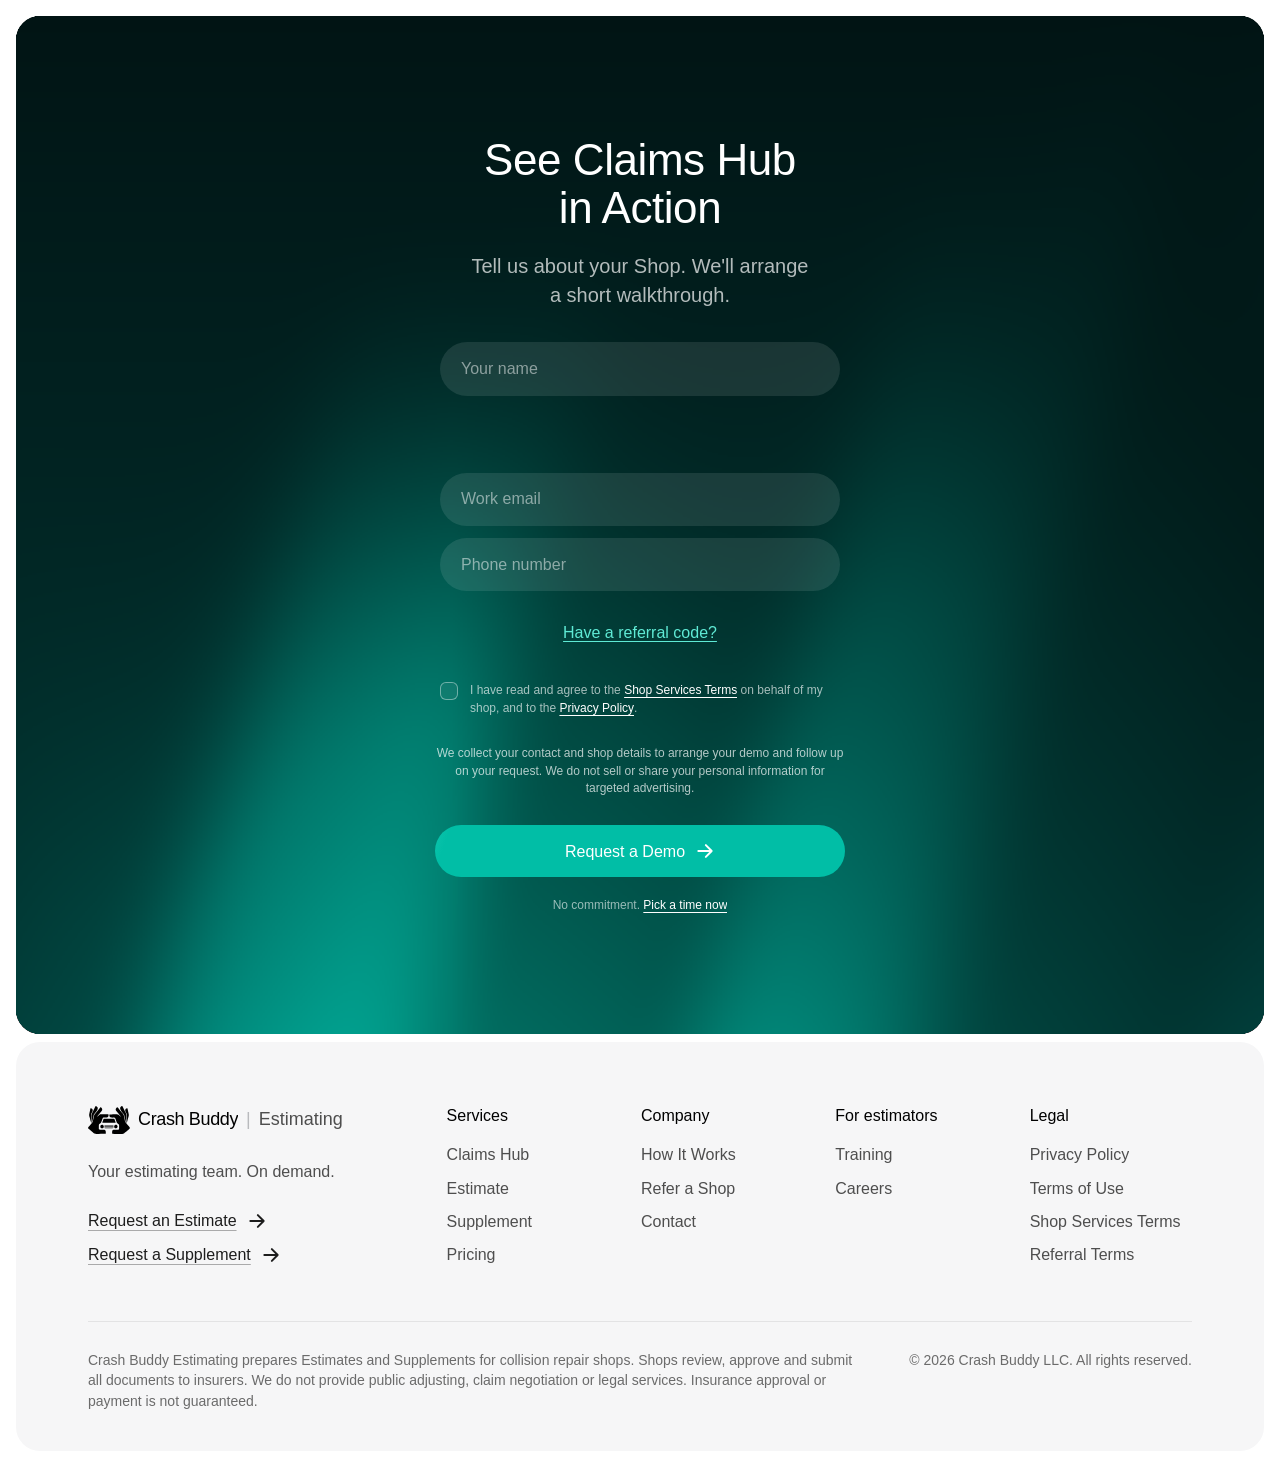
==== commit 6ca97a26: "Mobile menu: Sign In as a separate underlined link with the arrow above Book a Demo Co-Authored-By: " ====
--- a/index.html
+++ b/index.html
@@ -30,7 +30,7 @@
   <meta name="twitter:image" content="https://crashbuddyestimating.com/assets/og/og-home.jpg">
   <meta name="twitter:image:alt" content="Crash Buddy Estimating: get more estimates done without hiring. Estimate $105, Supplement $145.">
   <!-- /SEO -->
-  <link rel="stylesheet" href="styles.css?v=11191420">
+  <link rel="stylesheet" href="styles.css?v=11191450">
   <script type="application/ld+json" id="ld-site">{"@context":"https://schema.org","@graph":[{"@type":"Organization","@id":"https://crashbuddyestimating.com/#org","name":"Crash Buddy Estimating","legalName":"Crash Buddy LLC","url":"https://crashbuddyestimating.com/","logo":"https://crashbuddyestimating.com/assets/icons/icon-512.png","areaServed":["US","CA"]},{"@type":"WebSite","@id":"https://crashbuddyestimating.com/#website","url":"https://crashbuddyestimating.com/","name":"Crash Buddy Estimating","publisher":{"@id":"https://crashbuddyestimating.com/#org"},"inLanguage":"en-US"},{"@type":"ProfessionalService","@id":"https://crashbuddyestimating.com/#service","name":"Crash Buddy Estimating","url":"https://crashbuddyestimating.com/","image":"https://crashbuddyestimating.com/assets/og/og-home.jpg","description":"Collision estimate and supplement writing for body shops, delivered through Claims Hub. The shop reviews, approves and submits every document.","parentOrganization":{"@id":"https://crashbuddyestimating.com/#org"},"priceRange":"$105–$145","areaServed":[{"@type":"Country","name":"United States"},{"@type":"Country","name":"Canada"}],"makesOffer":[{"@type":"Offer","name":"Estimate","price":"105","priceCurrency":"USD","url":"https://crashbuddyestimating.com/request.html?type=estimate","itemOffered":{"@type":"Service","name":"Collision repair estimate writing","serviceType":"Collision estimating"}},{"@type":"Offer","name":"Supplement","price":"145","priceCurrency":"USD","url":"https://crashbuddyestimating.com/request.html?type=supplement","itemOffered":{"@type":"Service","name":"Collision supplement writing","serviceType":"Collision estimating"}}]},{"@type":"FAQPage","mainEntity":[{"@type":"Question","name":"How do I get started?","acceptedAnswer":{"@type":"Answer","text":"Send one job now: request an Estimate ($105) or a Supplement ($145) above. No account needed. For ongoing work, request a demo and we set up Claims Hub for your Shop."}},{"@type":"Question","name":"Can I send just one job?","acceptedAnswer":{"@type":"Answer","text":"Yes. No account needed. The finished PDF comes to your email."}},{"@type":"Question","name":"What do you need to write a Supplement?","acceptedAnswer":{"@type":"Answer","text":"The current insurance Estimate (PDF or CCC export), teardown photos — wide shots and close-ups — and any denial notes. A VIN helps. For an initial Estimate, photos and vehicle details are enough. Anything else, your estimator asks for inside the claim."}},{"@type":"Question","name":"How fast is turnaround?","acceptedAnswer":{"@type":"Answer","text":"Most Supplements come back in about 6 hours and most Estimates in about 2 hours, during business hours (Pacific), once we have clear photos and — for a Supplement — the current insurance Estimate. Heavy structural files can take longer; we tell you when we open the file."}},{"@type":"Question","name":"Do you write in Mitchell or Audatex?","acceptedAnswer":{"@type":"Answer","text":"We write in CCC ONE and deliver a PDF, so there is no extra software seat for the work you send us. If your Shop works in Mitchell or Audatex, ask before you order and we’ll tell you what we can do."}},{"@type":"Question","name":"Do you talk to the insurer?","acceptedAnswer":{"@type":"Answer","text":"No. Your Shop reviews, approves and submits under its own name and rates, and handles the adjuster. We write the documentation your Shop submits."}},{"@type":"Question","name":"How do I pay?","acceptedAnswer":{"@type":"Answer","text":"Per job, when you order: $105 per Estimate, $145 per Supplement, no subscription or minimum. Pricing agreed for your Shop appears in Claims Hub before you pay. Specialty vehicles and research-intensive jobs are quoted before you order."}},{"@type":"Question","name":"How does Claims Hub work?","acceptedAnswer":{"@type":"Answer","text":"One claim per vehicle. Photos, documents, messages with your estimator and every Estimate or Supplement stay on it, so the next Supplement starts from the same claim — not from scratch. Your Shop’s rates and agreed pricing live there too, and archived claims can be reopened."}},{"@type":"Question","name":"Do you work with Canadian shops?","acceptedAnswer":{"@type":"Answer","text":"Yes — remotely, across the U.S. and Canada, through Claims Hub."}},{"@type":"Question","name":"Who can see my claims?","acceptedAnswer":{"@type":"Answer","text":"Your Shop and the Crash Buddy estimators working on your jobs. Each Shop has its own private workspace. See our Privacy Policy."}}]}]}</script>
 </head>
 <body>
@@ -99,9 +99,9 @@
     <a href="index.html#how-it-works">How It Works</a>
     <a href="index.html#refer">Refer a Shop</a>
     <a href="careers.html">Careers</a>
-    <a href="#">Sign In</a>
     <a href="index.html#claims-hub">Claims Hub</a>
   </nav>
+  <a class="footer__cta mnav__signin" href="#"><span class="footer__cta-text">Sign In</span><span class="btn__arrow" aria-hidden="true"></span></a>
   <a class="btn btn--block mnav__cta" href="index.html#demo">Book a Demo</a>
 </div>
 
--- a/styles.css
+++ b/styles.css
@@ -2316,11 +2316,14 @@
   .mnav__sub { display: flex; flex-direction: column; margin: 0 8px; padding-top: 12px; border-top: 1px solid rgba(0, 0, 0, .1); }
   .mnav__sub a { padding: 9px 0; font-size: 17px; line-height: 1.3; color: var(--ink); transition: color .2s ease; }
   .mnav__sub a:hover, .mnav__sub a:active { color: var(--accent-strong); }
-  .mnav__cta { margin-top: auto; flex: none; }
+  /* Sign In: separate underlined link with the arrow, centred above the button */
+  .mnav__signin { flex: none; align-self: center; margin-top: auto; padding: 24px 0 16px; font-size: 17px; }
+  .mnav__signin .btn__arrow { width: 18px; height: 18px; margin-left: 8px; -webkit-mask-size: 18px 18px; mask-size: 18px 18px; }
+  .mnav__cta { flex: none; }
 
   /* items drop in one after another, top to bottom; on close everything just fades */
-  .mnav__label, .mnav__list a, .mnav__sub, .mnav__cta { opacity: 0; transform: translateY(-8px); transition: opacity .15s ease, transform .15s ease, color .2s ease; }
-  body.menu-open .mnav__label, body.menu-open .mnav__list a, body.menu-open .mnav__sub, body.menu-open .mnav__cta {
+  .mnav__label, .mnav__list a, .mnav__sub, .mnav__signin, .mnav__cta { opacity: 0; transform: translateY(-8px); transition: opacity .15s ease, transform .15s ease, color .2s ease; }
+  body.menu-open .mnav__label, body.menu-open .mnav__list a, body.menu-open .mnav__sub, body.menu-open .mnav__signin, body.menu-open .mnav__cta {
     opacity: 1;
     transform: none;
     transition: opacity .4s ease var(--i, 0s), transform .5s cubic-bezier(.2, .8, .2, 1) var(--i, 0s), color .2s ease;
@@ -2330,6 +2333,7 @@
   .mnav__list a:nth-child(2) { --i: .07s; }
   .mnav__list a:nth-child(3) { --i: .10s; }
   .mnav__sub { --i: .14s; }
+  .mnav__signin { --i: .16s; }
   .mnav__cta { --i: .18s; }
 }
 @media (max-width: 768px) {
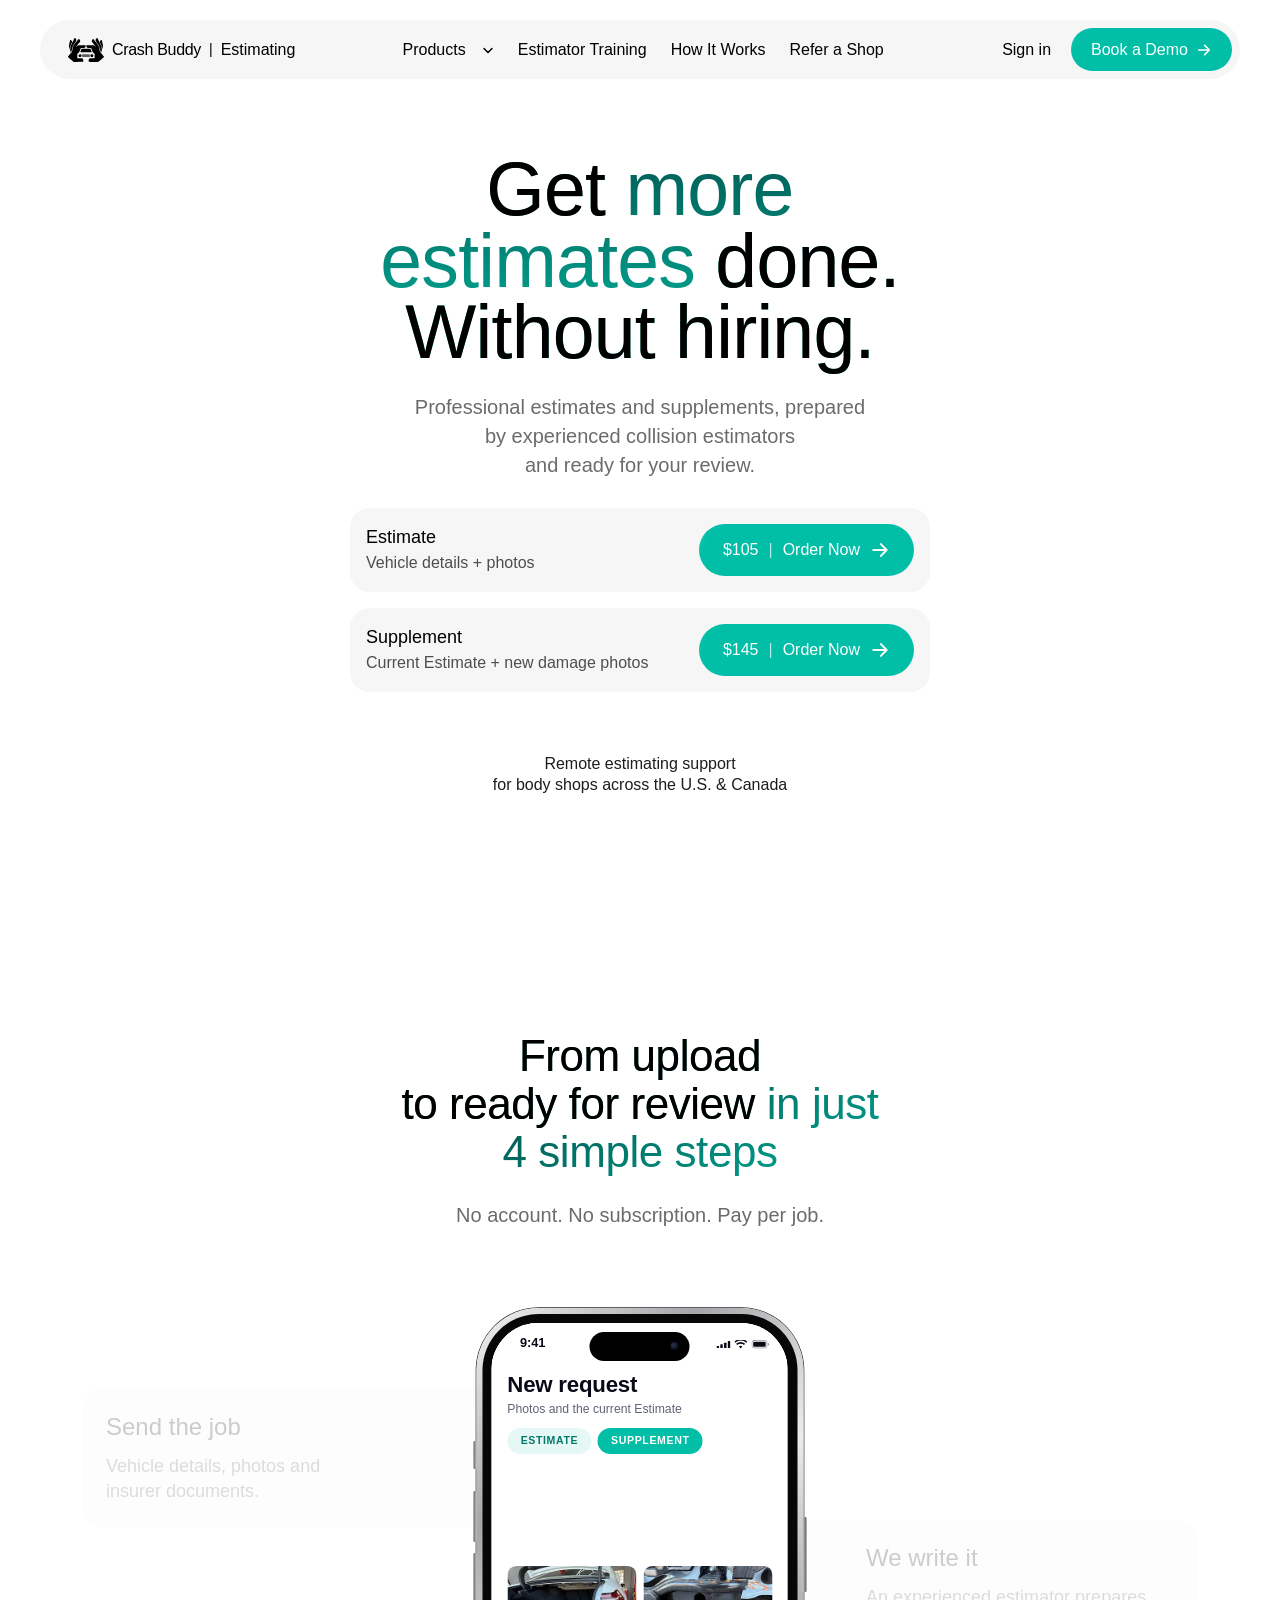
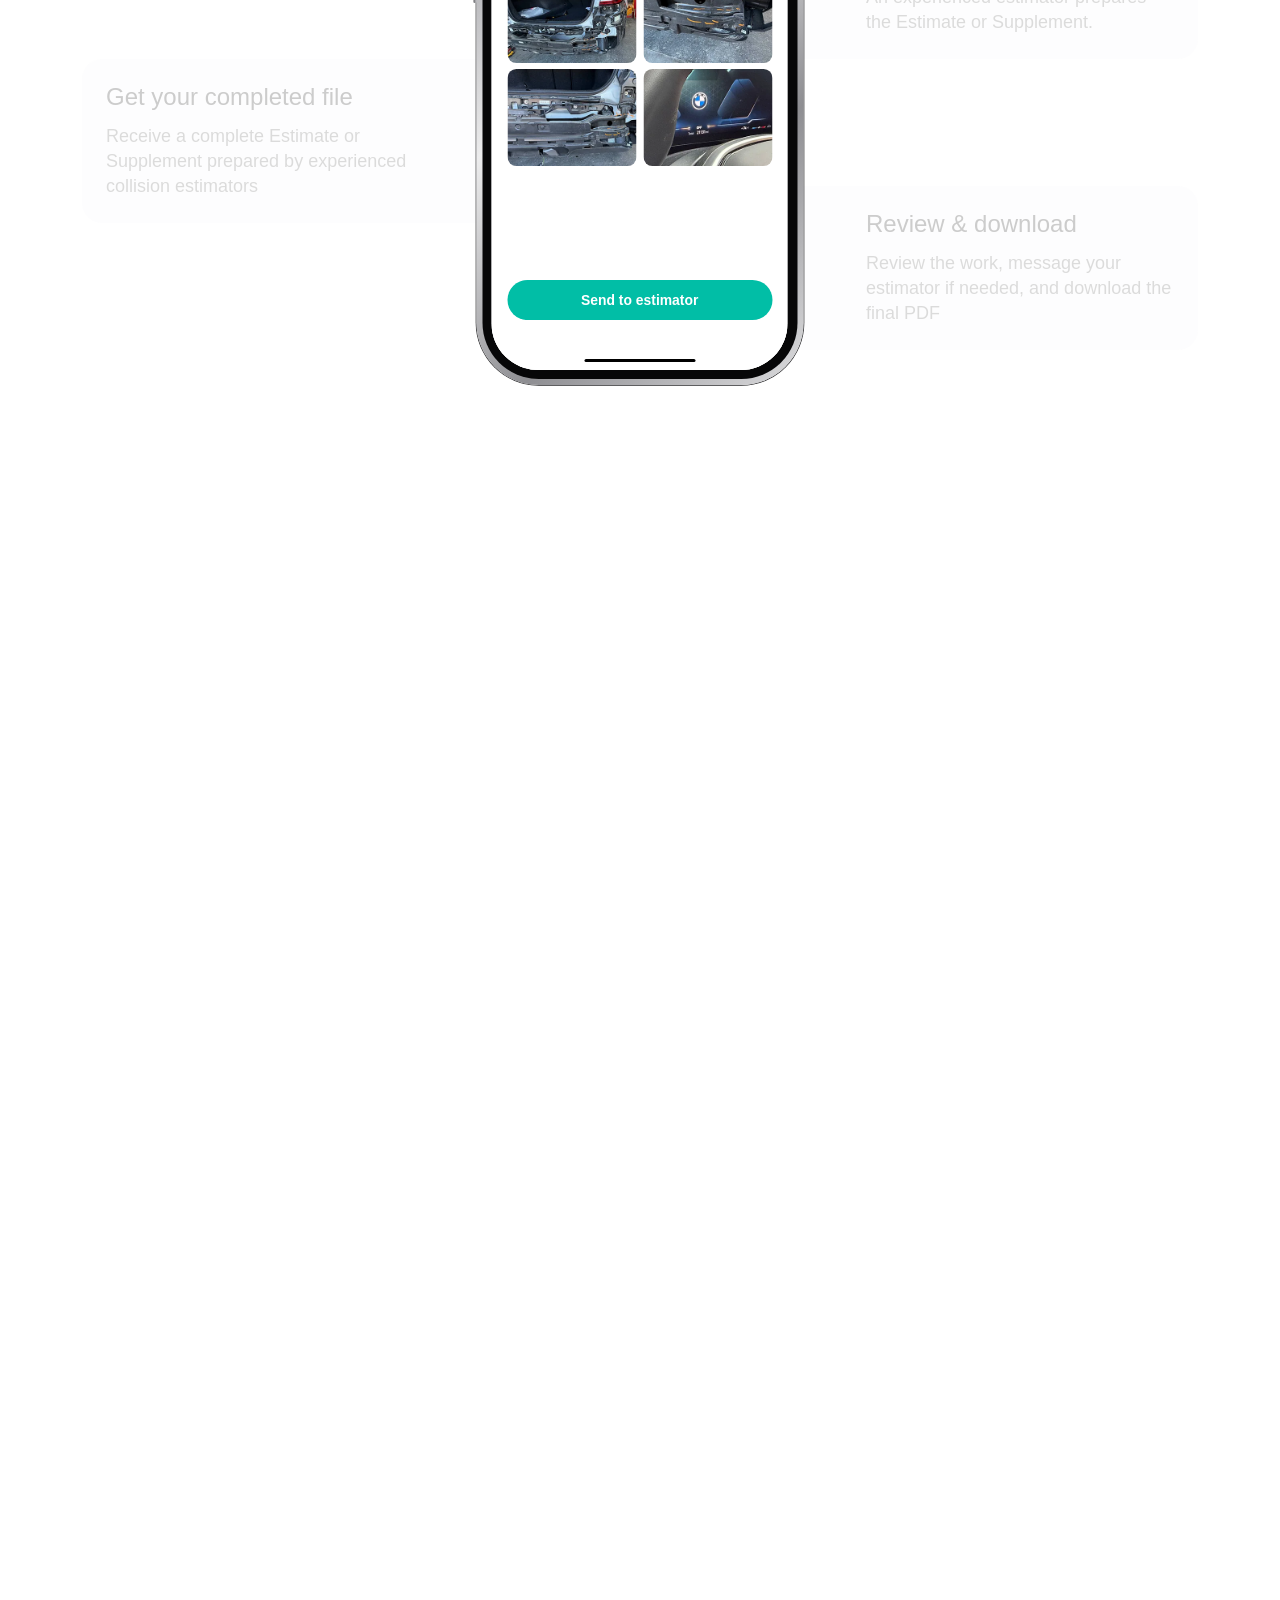
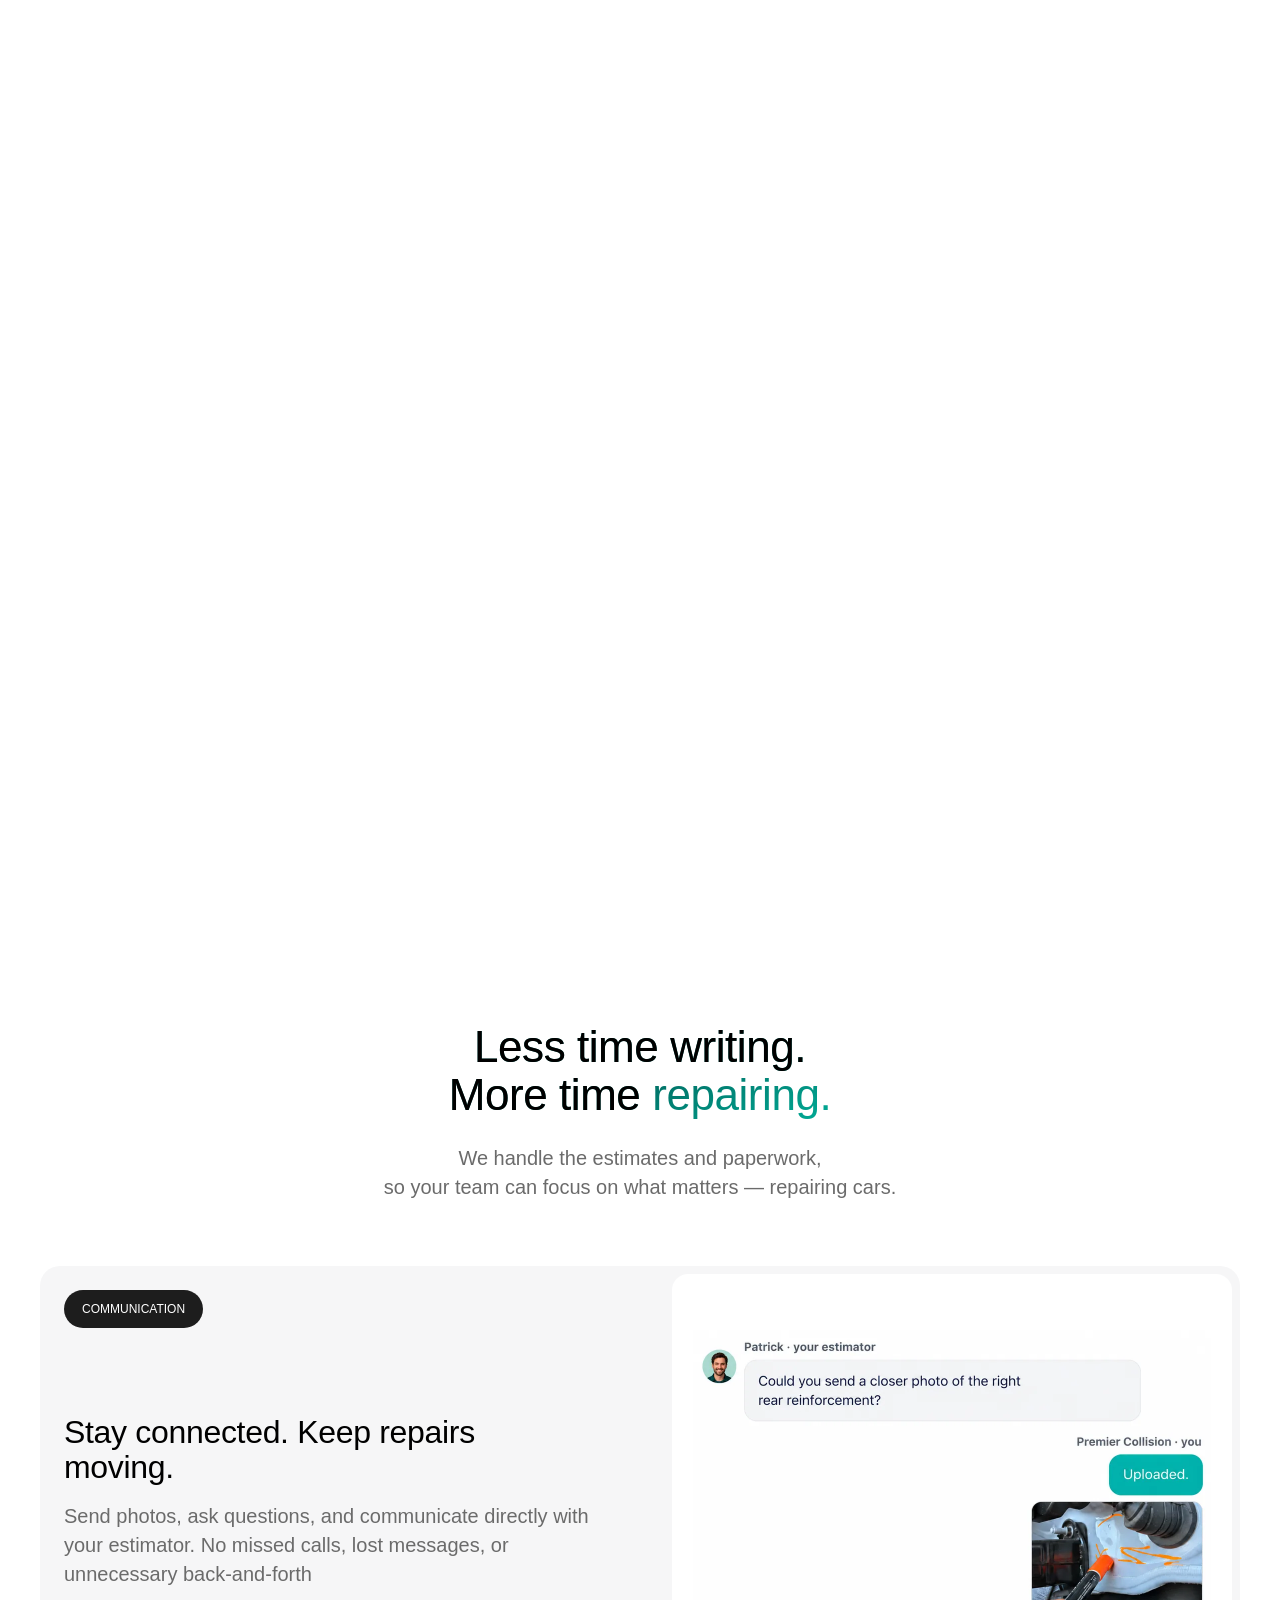
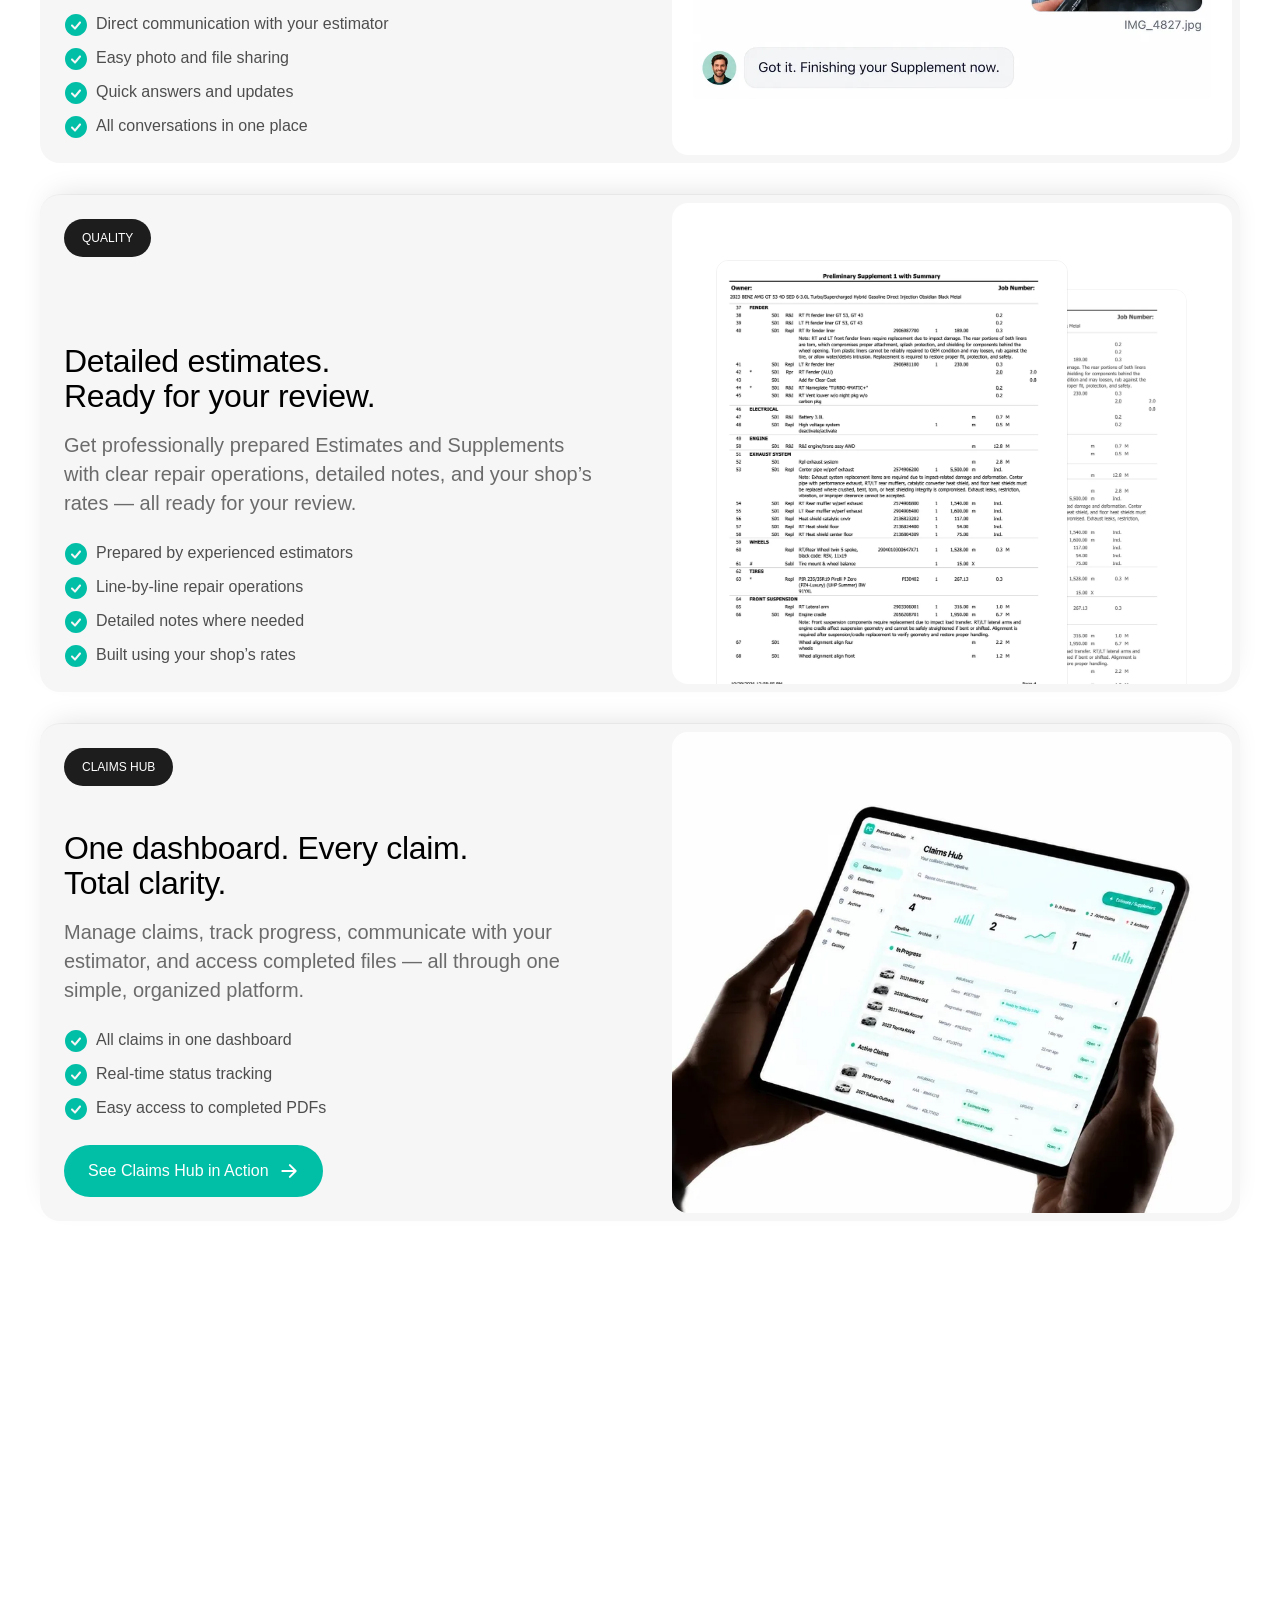
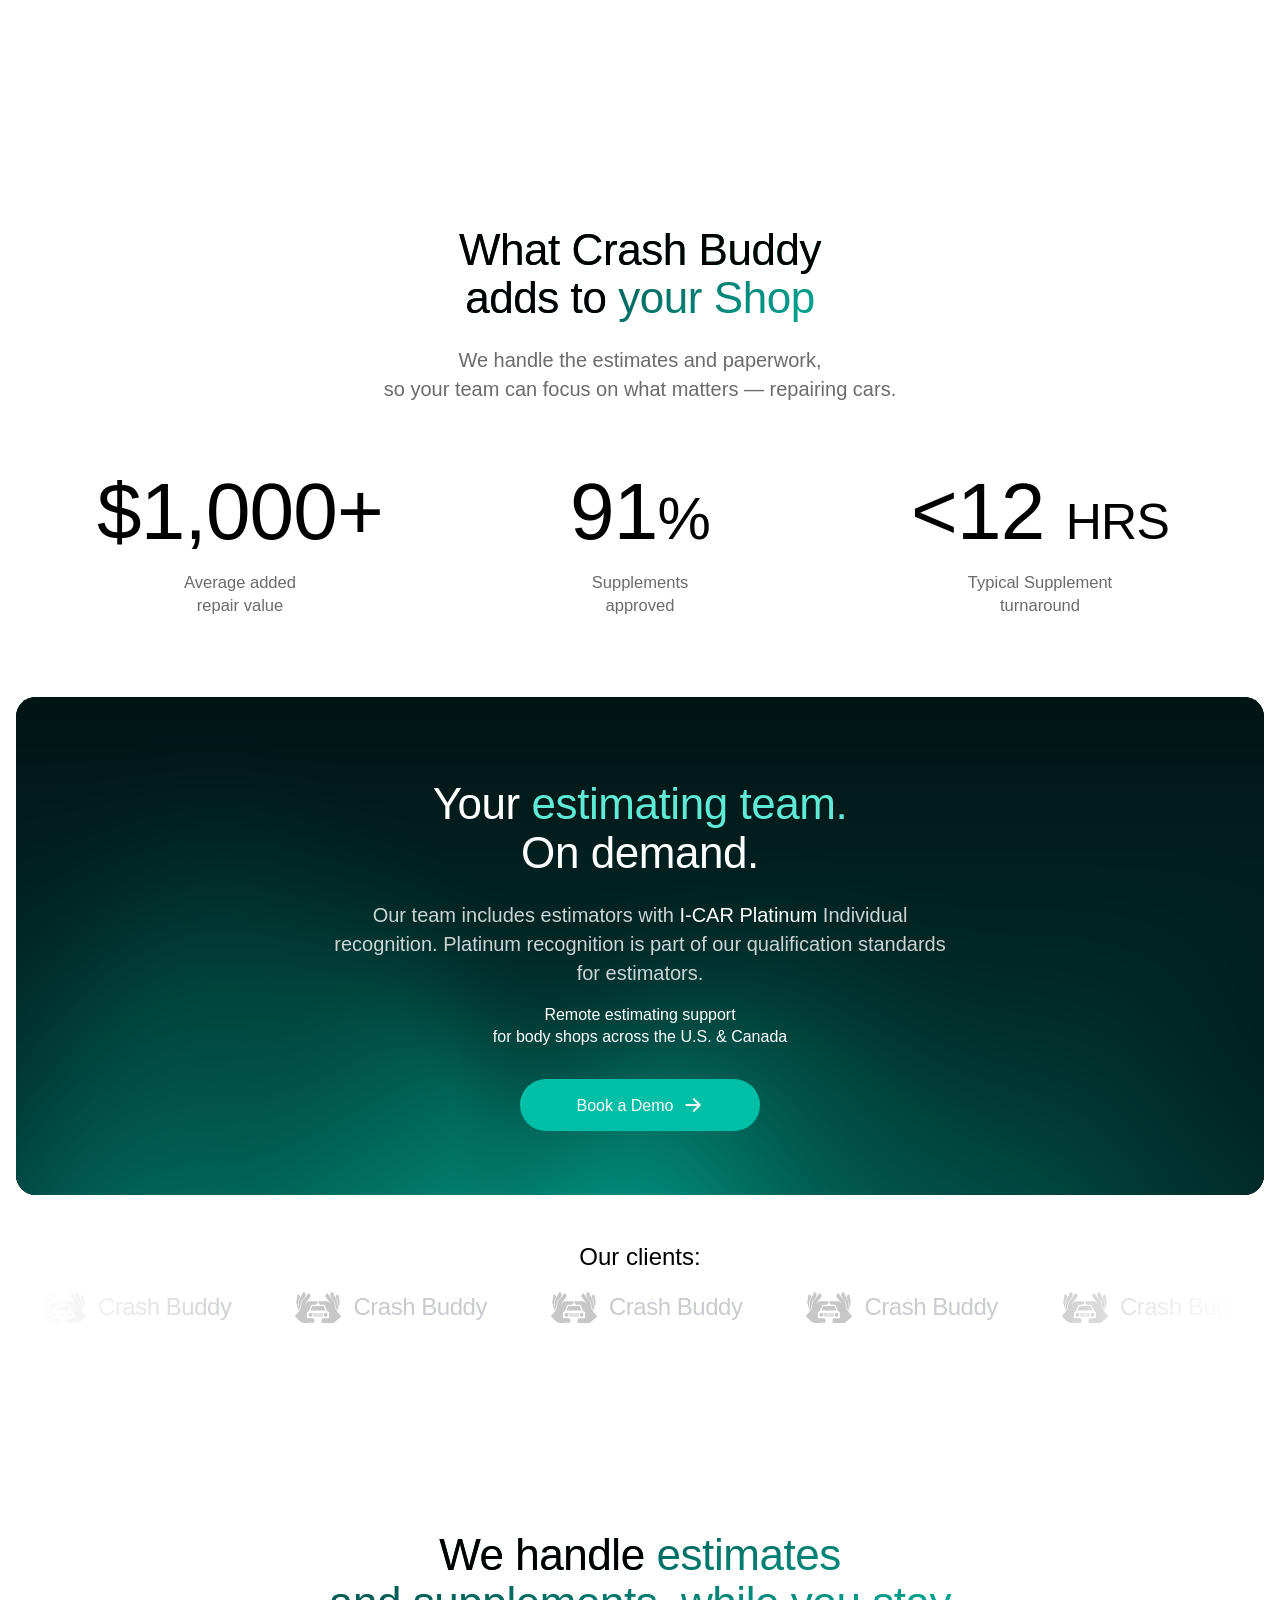
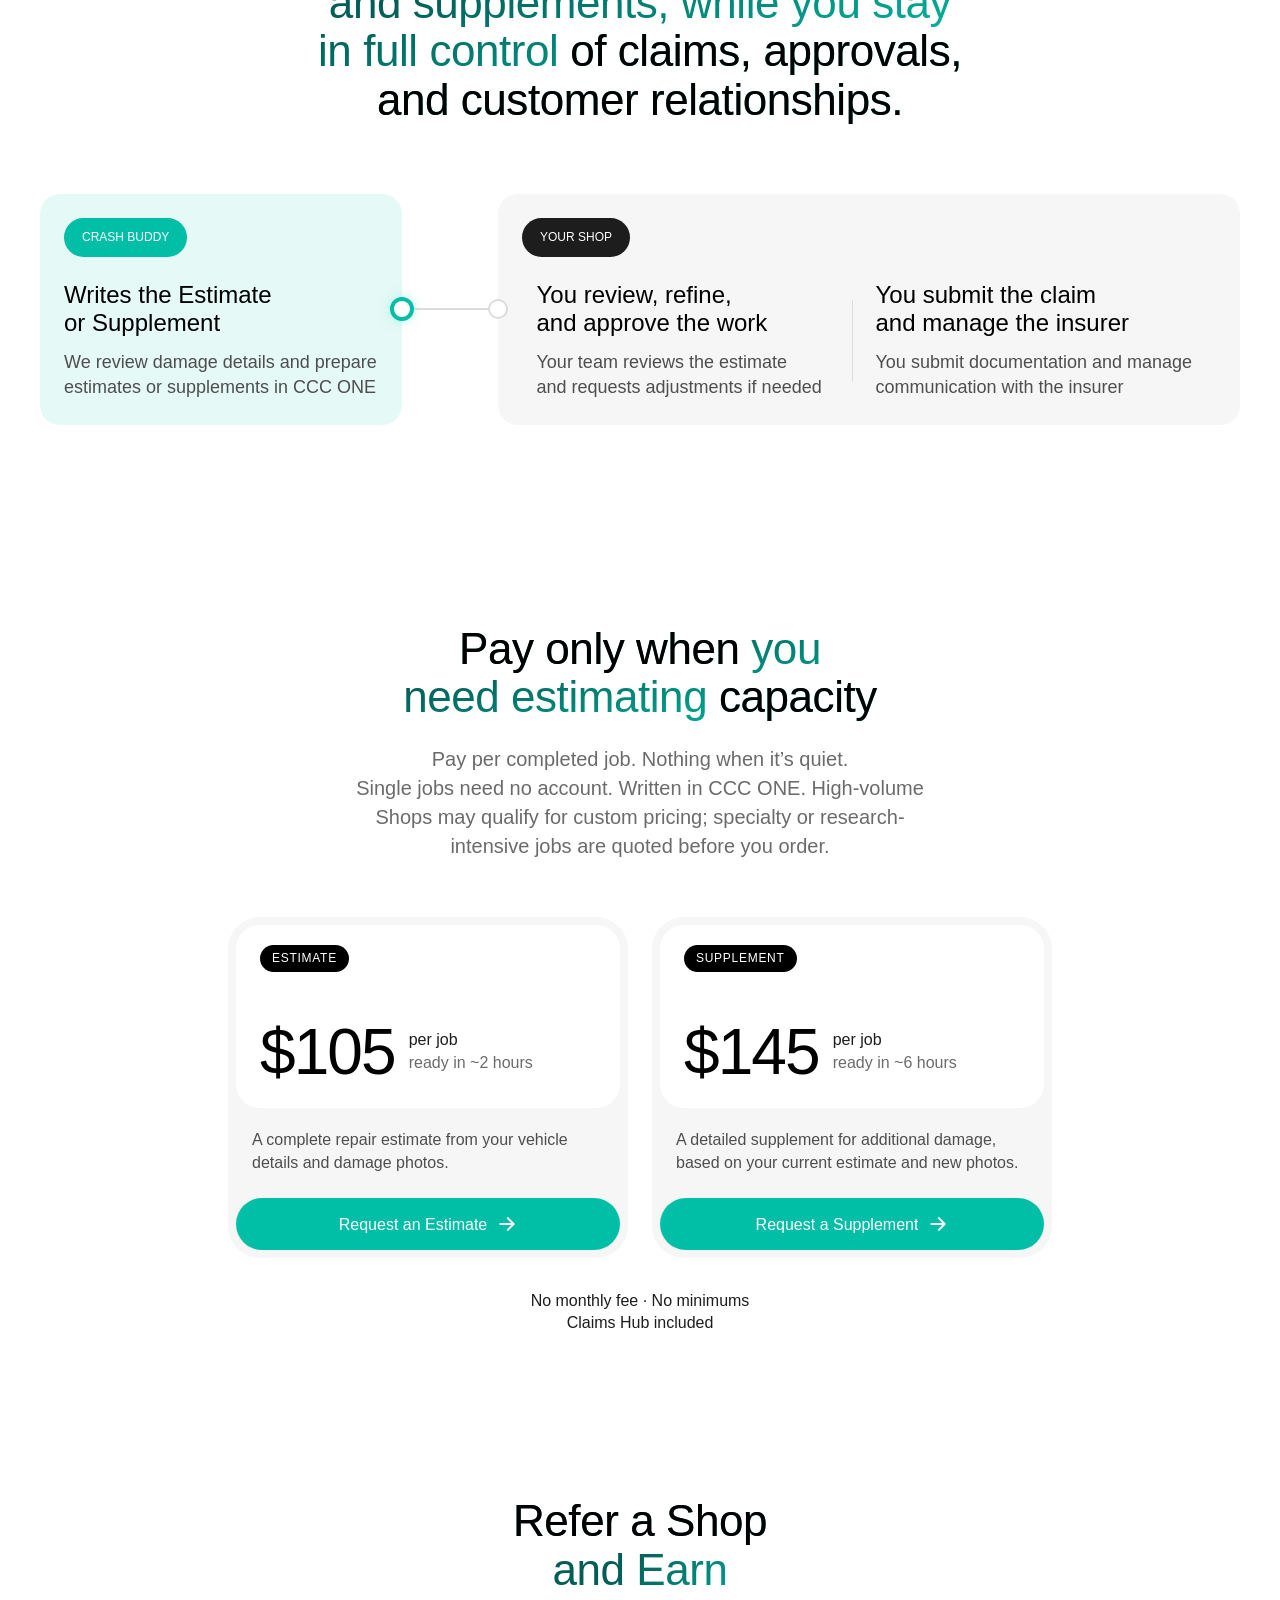
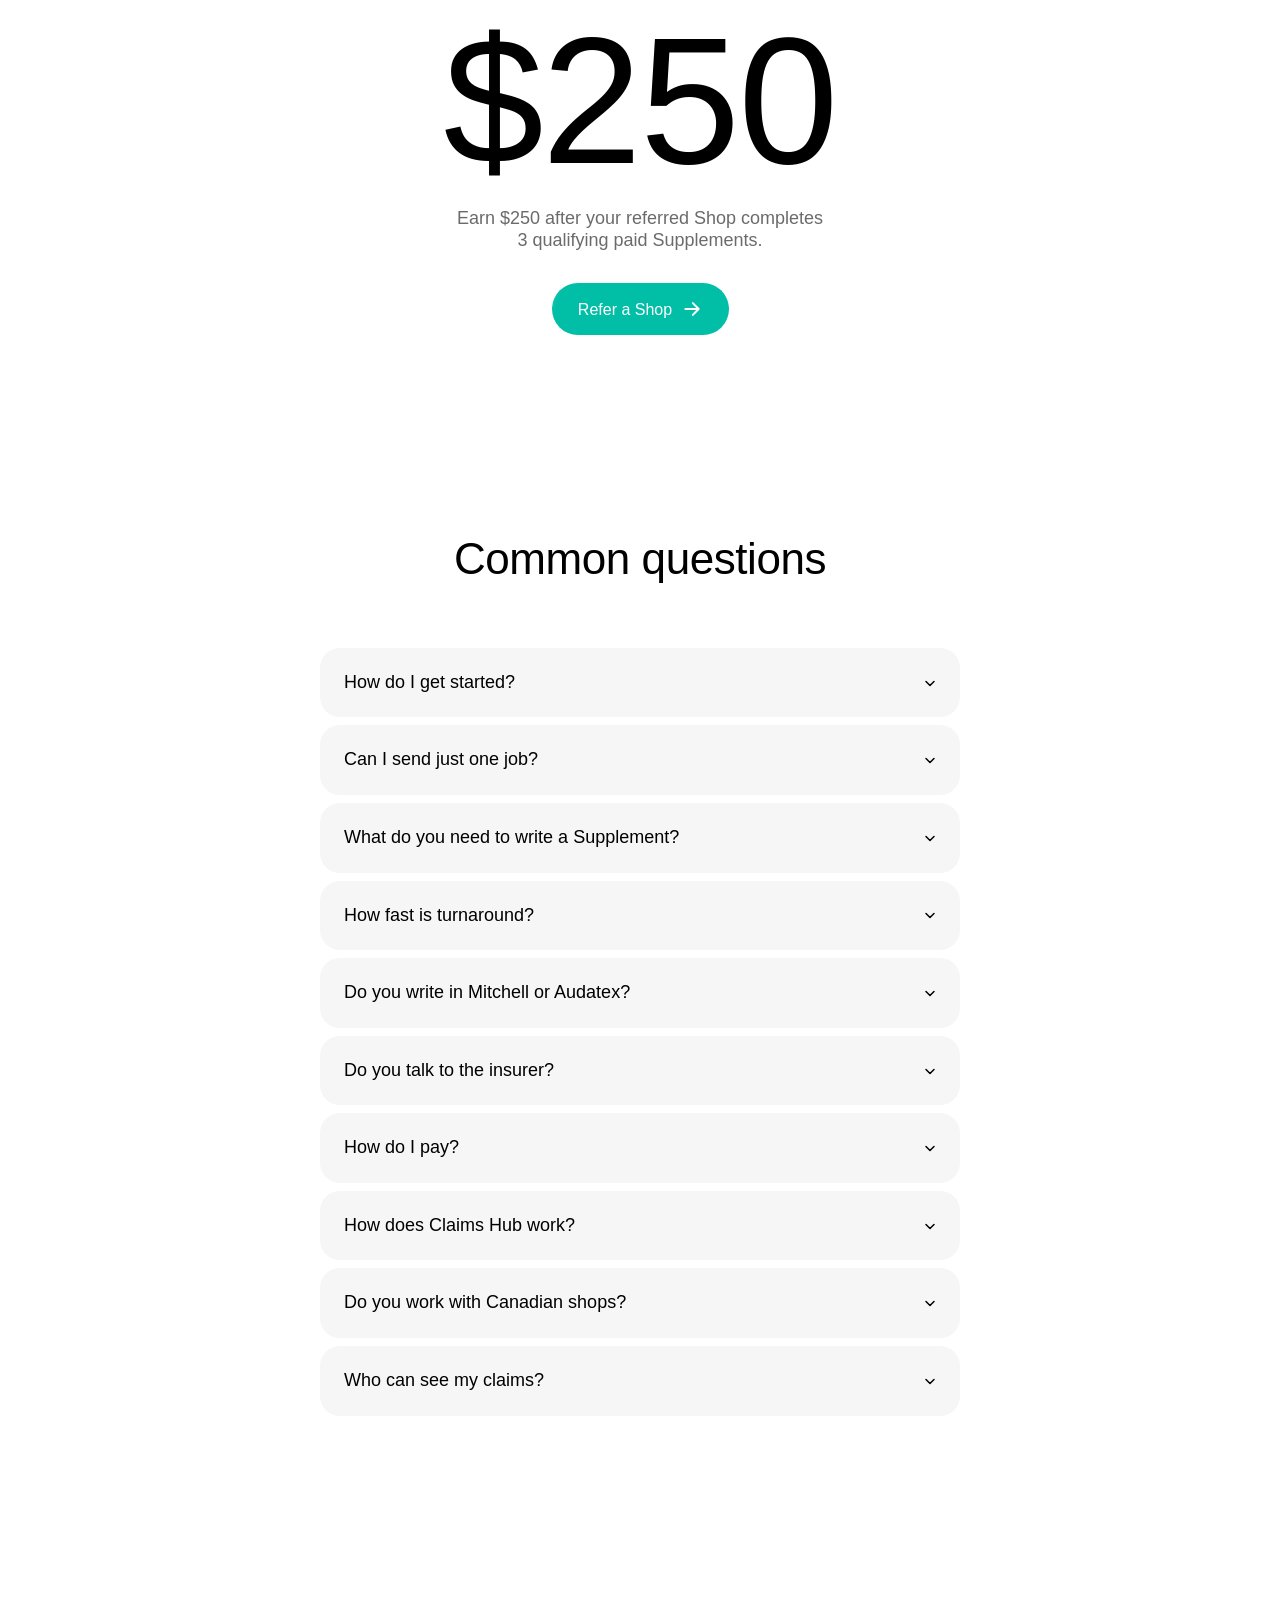
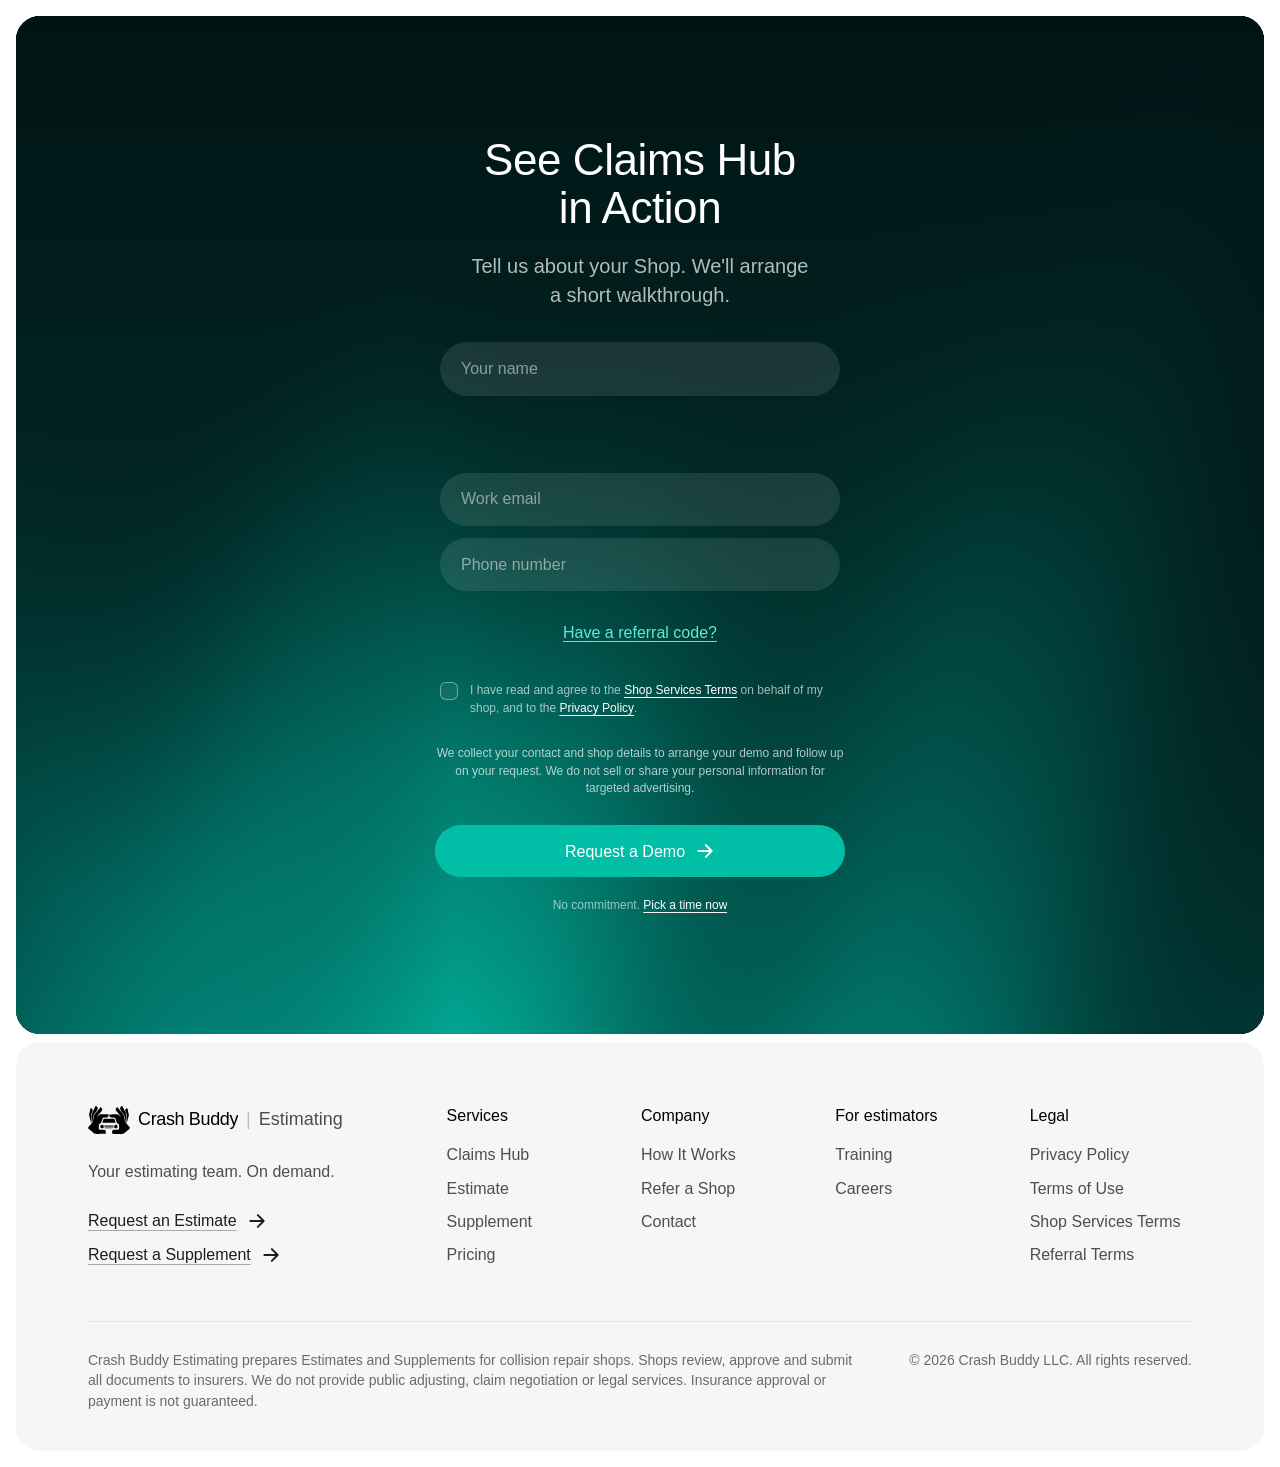
==== commit 670a2742: "Mobile menu: Sign In left-aligned, equal gaps to the links and the button; new Patrick photo Co-Auth" ====
--- a/index.html
+++ b/index.html
@@ -30,7 +30,7 @@
   <meta name="twitter:image" content="https://crashbuddyestimating.com/assets/og/og-home.jpg">
   <meta name="twitter:image:alt" content="Crash Buddy Estimating: get more estimates done without hiring. Estimate $105, Supplement $145.">
   <!-- /SEO -->
-  <link rel="stylesheet" href="styles.css?v=11191450">
+  <link rel="stylesheet" href="styles.css?v=11191500">
   <script type="application/ld+json" id="ld-site">{"@context":"https://schema.org","@graph":[{"@type":"Organization","@id":"https://crashbuddyestimating.com/#org","name":"Crash Buddy Estimating","legalName":"Crash Buddy LLC","url":"https://crashbuddyestimating.com/","logo":"https://crashbuddyestimating.com/assets/icons/icon-512.png","areaServed":["US","CA"]},{"@type":"WebSite","@id":"https://crashbuddyestimating.com/#website","url":"https://crashbuddyestimating.com/","name":"Crash Buddy Estimating","publisher":{"@id":"https://crashbuddyestimating.com/#org"},"inLanguage":"en-US"},{"@type":"ProfessionalService","@id":"https://crashbuddyestimating.com/#service","name":"Crash Buddy Estimating","url":"https://crashbuddyestimating.com/","image":"https://crashbuddyestimating.com/assets/og/og-home.jpg","description":"Collision estimate and supplement writing for body shops, delivered through Claims Hub. The shop reviews, approves and submits every document.","parentOrganization":{"@id":"https://crashbuddyestimating.com/#org"},"priceRange":"$105–$145","areaServed":[{"@type":"Country","name":"United States"},{"@type":"Country","name":"Canada"}],"makesOffer":[{"@type":"Offer","name":"Estimate","price":"105","priceCurrency":"USD","url":"https://crashbuddyestimating.com/request.html?type=estimate","itemOffered":{"@type":"Service","name":"Collision repair estimate writing","serviceType":"Collision estimating"}},{"@type":"Offer","name":"Supplement","price":"145","priceCurrency":"USD","url":"https://crashbuddyestimating.com/request.html?type=supplement","itemOffered":{"@type":"Service","name":"Collision supplement writing","serviceType":"Collision estimating"}}]},{"@type":"FAQPage","mainEntity":[{"@type":"Question","name":"How do I get started?","acceptedAnswer":{"@type":"Answer","text":"Send one job now: request an Estimate ($105) or a Supplement ($145) above. No account needed. For ongoing work, request a demo and we set up Claims Hub for your Shop."}},{"@type":"Question","name":"Can I send just one job?","acceptedAnswer":{"@type":"Answer","text":"Yes. No account needed. The finished PDF comes to your email."}},{"@type":"Question","name":"What do you need to write a Supplement?","acceptedAnswer":{"@type":"Answer","text":"The current insurance Estimate (PDF or CCC export), teardown photos — wide shots and close-ups — and any denial notes. A VIN helps. For an initial Estimate, photos and vehicle details are enough. Anything else, your estimator asks for inside the claim."}},{"@type":"Question","name":"How fast is turnaround?","acceptedAnswer":{"@type":"Answer","text":"Most Supplements come back in about 6 hours and most Estimates in about 2 hours, during business hours (Pacific), once we have clear photos and — for a Supplement — the current insurance Estimate. Heavy structural files can take longer; we tell you when we open the file."}},{"@type":"Question","name":"Do you write in Mitchell or Audatex?","acceptedAnswer":{"@type":"Answer","text":"We write in CCC ONE and deliver a PDF, so there is no extra software seat for the work you send us. If your Shop works in Mitchell or Audatex, ask before you order and we’ll tell you what we can do."}},{"@type":"Question","name":"Do you talk to the insurer?","acceptedAnswer":{"@type":"Answer","text":"No. Your Shop reviews, approves and submits under its own name and rates, and handles the adjuster. We write the documentation your Shop submits."}},{"@type":"Question","name":"How do I pay?","acceptedAnswer":{"@type":"Answer","text":"Per job, when you order: $105 per Estimate, $145 per Supplement, no subscription or minimum. Pricing agreed for your Shop appears in Claims Hub before you pay. Specialty vehicles and research-intensive jobs are quoted before you order."}},{"@type":"Question","name":"How does Claims Hub work?","acceptedAnswer":{"@type":"Answer","text":"One claim per vehicle. Photos, documents, messages with your estimator and every Estimate or Supplement stay on it, so the next Supplement starts from the same claim — not from scratch. Your Shop’s rates and agreed pricing live there too, and archived claims can be reopened."}},{"@type":"Question","name":"Do you work with Canadian shops?","acceptedAnswer":{"@type":"Answer","text":"Yes — remotely, across the U.S. and Canada, through Claims Hub."}},{"@type":"Question","name":"Who can see my claims?","acceptedAnswer":{"@type":"Answer","text":"Your Shop and the Crash Buddy estimators working on your jobs. Each Shop has its own private workspace. See our Privacy Policy."}}]}]}</script>
 </head>
 <body>
@@ -219,7 +219,7 @@
                     <p class="tl__title">We write</p>
                   </div>
                   <div class="person rv" data-step="2" style="--d:1.2s">
-                    <img class="person__ava" src="assets/avatar.png" alt="" loading="lazy" decoding="async">
+                    <img class="person__ava" src="assets/patrick.webp" width="320" height="320" alt="" loading="lazy" decoding="async">
                     <p class="person__name">Patrick — teammate</p>
                     <p class="person__desc">Reviewing photos and current<br>Estimate.</p>
                     <span class="person__status"><i class="status-dot" data-step="2"></i>In progress</span>
@@ -336,7 +336,7 @@
 
                   <!-- 2 · We write it -->
                   <div class="mp mp--work" data-m="2">
-                    <span class="mp__ava"><img src="assets/avatar.png" alt="" loading="lazy" decoding="async"></span>
+                    <span class="mp__ava"><img src="assets/patrick.webp" width="320" height="320" alt="" loading="lazy" decoding="async"></span>
                     <p class="mp__name">Patrick</p>
                     <p class="mp__role">Your estimator</p>
                     <span class="mp__status">Writing your Supplement<i></i><i></i><i></i></span>
--- a/styles.css
+++ b/styles.css
@@ -2316,8 +2316,9 @@
   .mnav__sub { display: flex; flex-direction: column; margin: 0 8px; padding-top: 12px; border-top: 1px solid rgba(0, 0, 0, .1); }
   .mnav__sub a { padding: 9px 0; font-size: 17px; line-height: 1.3; color: var(--ink); transition: color .2s ease; }
   .mnav__sub a:hover, .mnav__sub a:active { color: var(--accent-strong); }
-  /* Sign In: separate underlined link with the arrow, centred above the button */
-  .mnav__signin { flex: none; align-self: center; margin-top: auto; padding: 24px 0 16px; font-size: 17px; }
+  /* Sign In: separate underlined link with the arrow, left-aligned with the links,
+     the same distance from the links above and the button below (auto margins split the free space) */
+  .mnav__signin { flex: none; align-self: flex-start; margin: auto 8px; padding: 12px 0 24px; font-size: 17px; } /* top padding minus the last link's own padding */
   .mnav__signin .btn__arrow { width: 18px; height: 18px; margin-left: 8px; -webkit-mask-size: 18px 18px; mask-size: 18px 18px; }
   .mnav__cta { flex: none; }
 
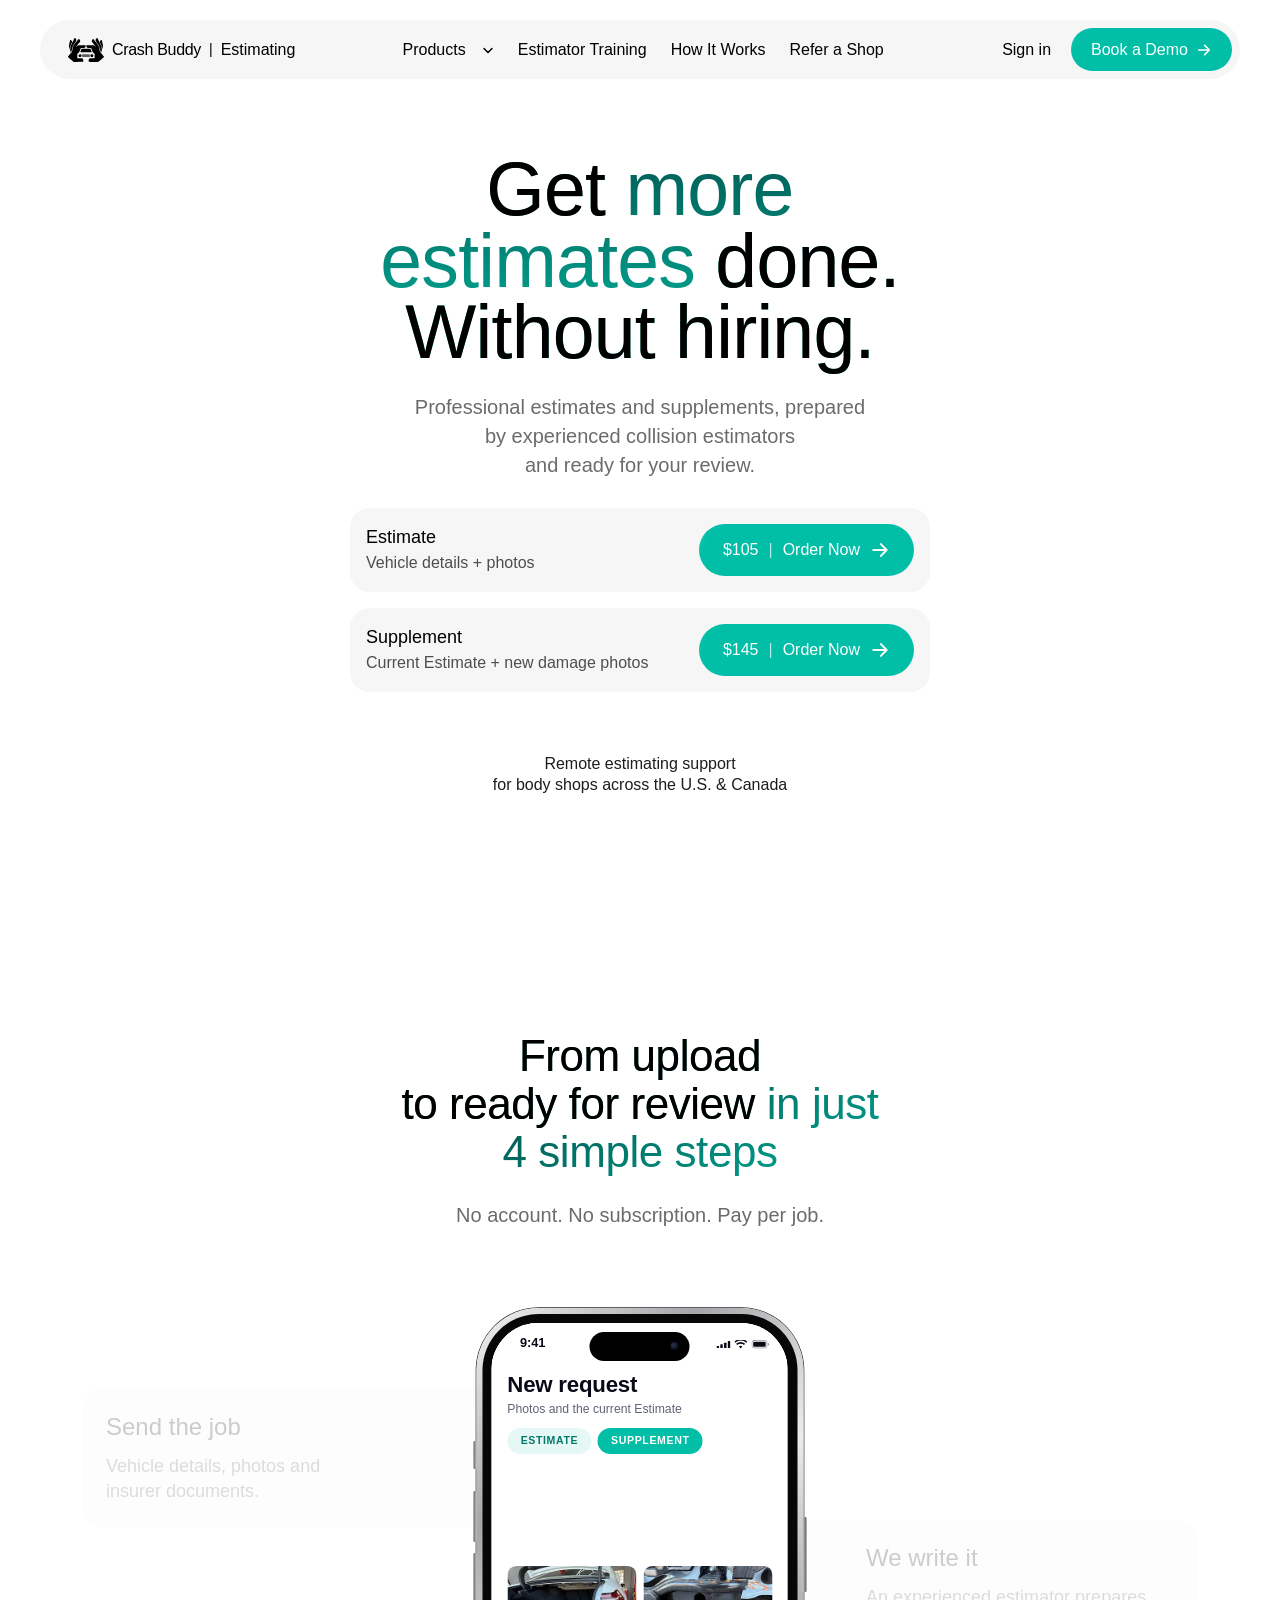
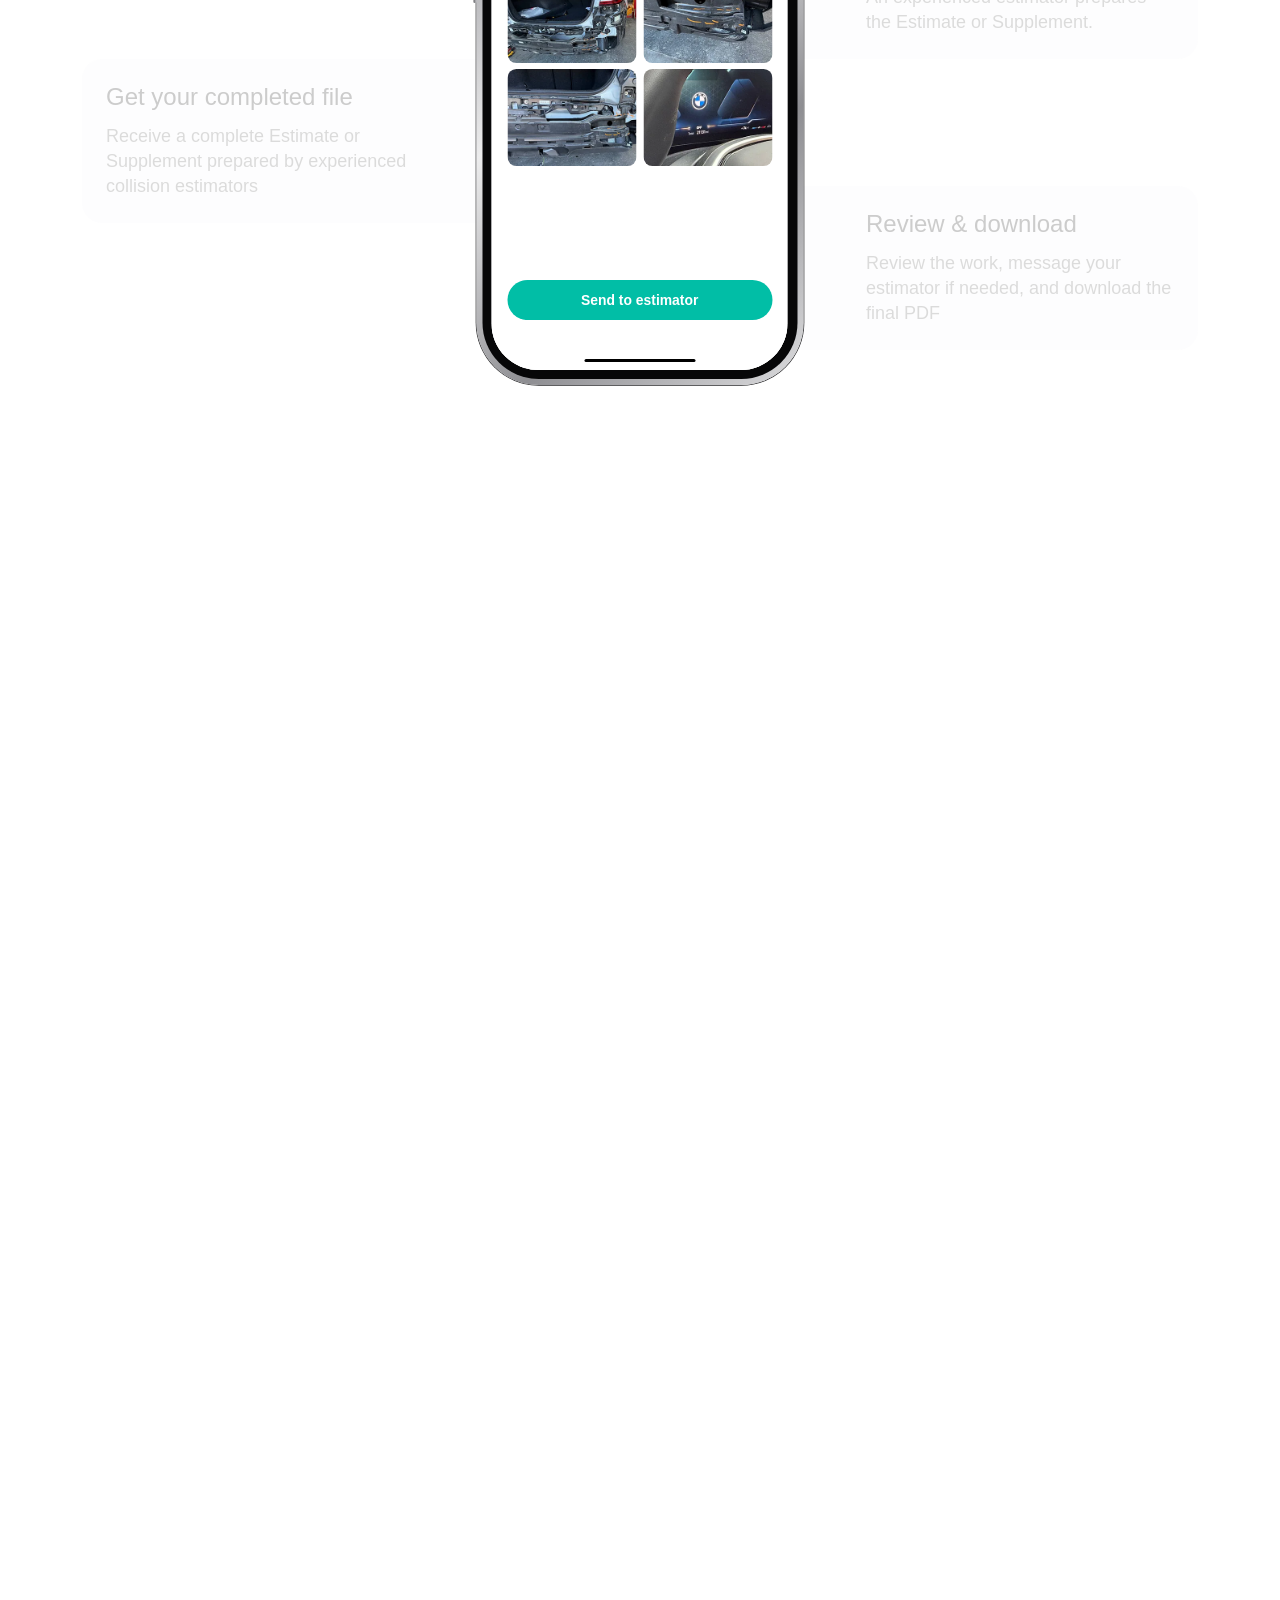
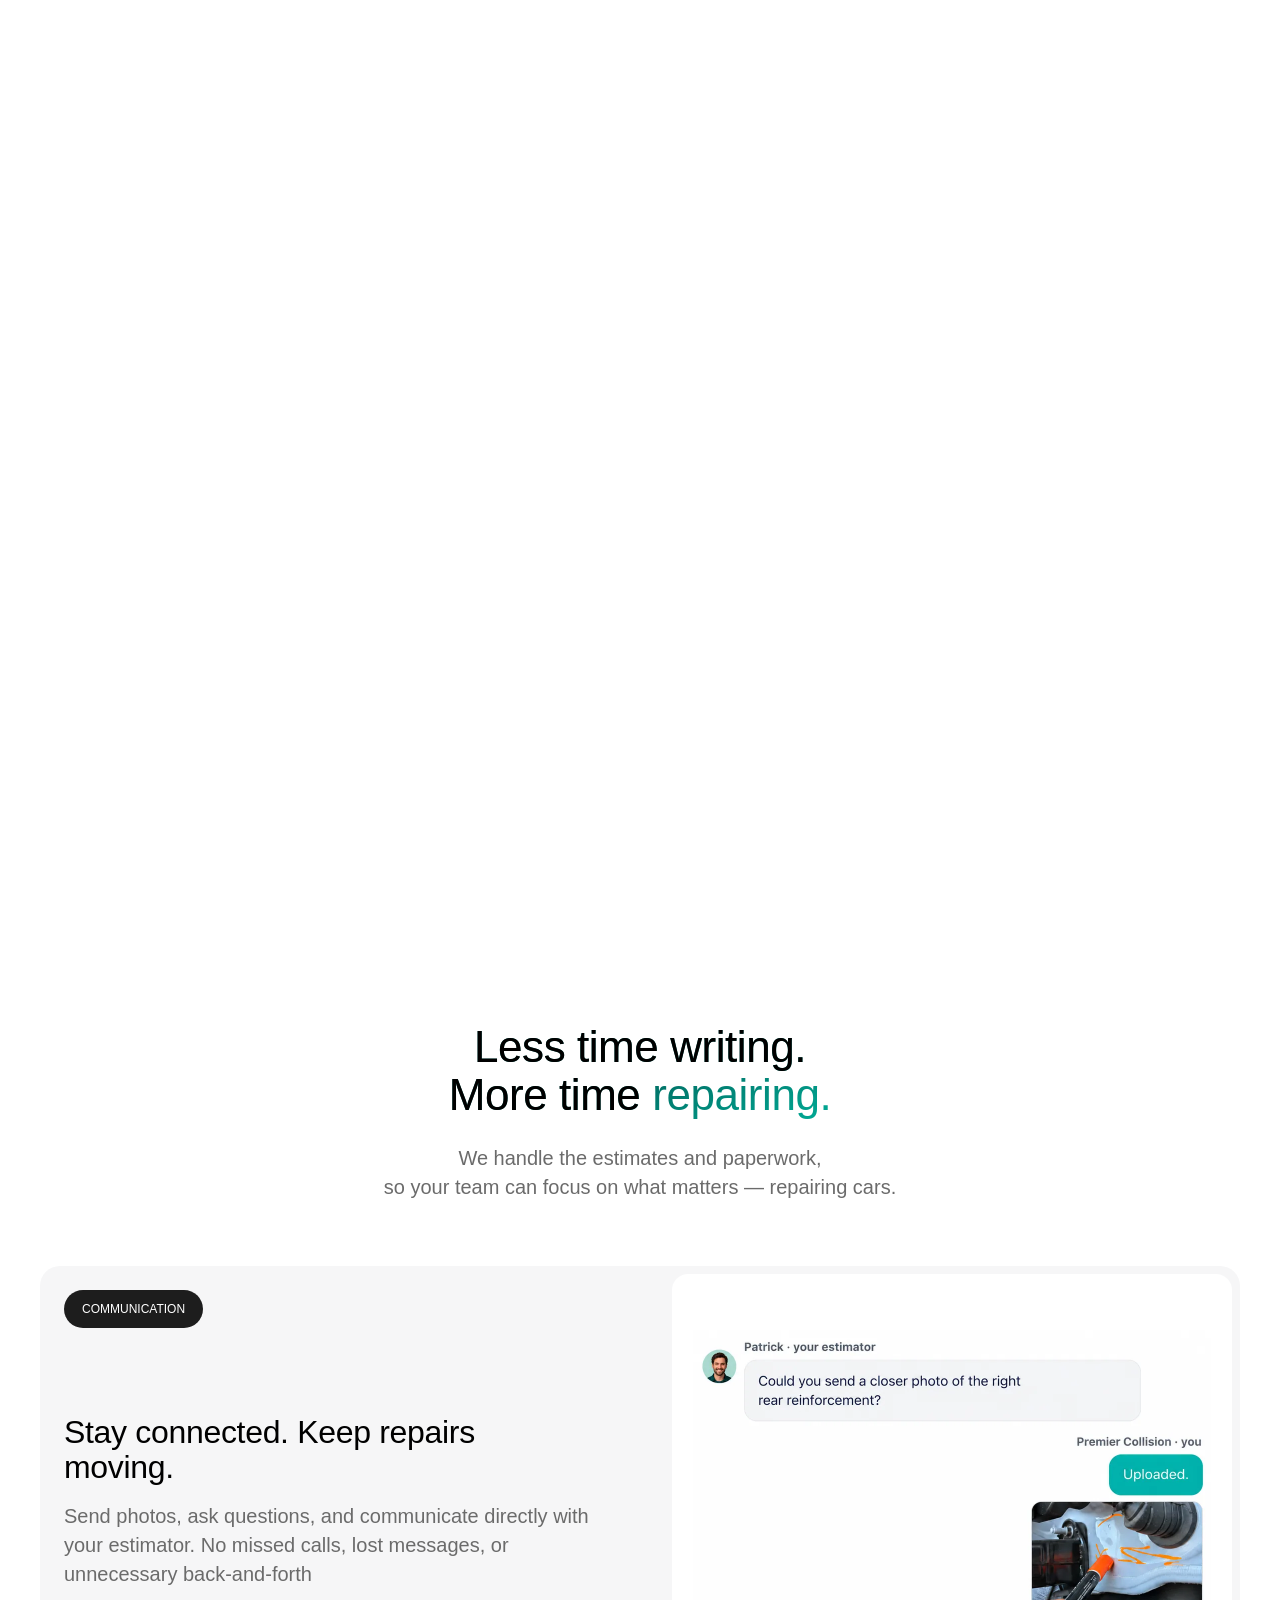
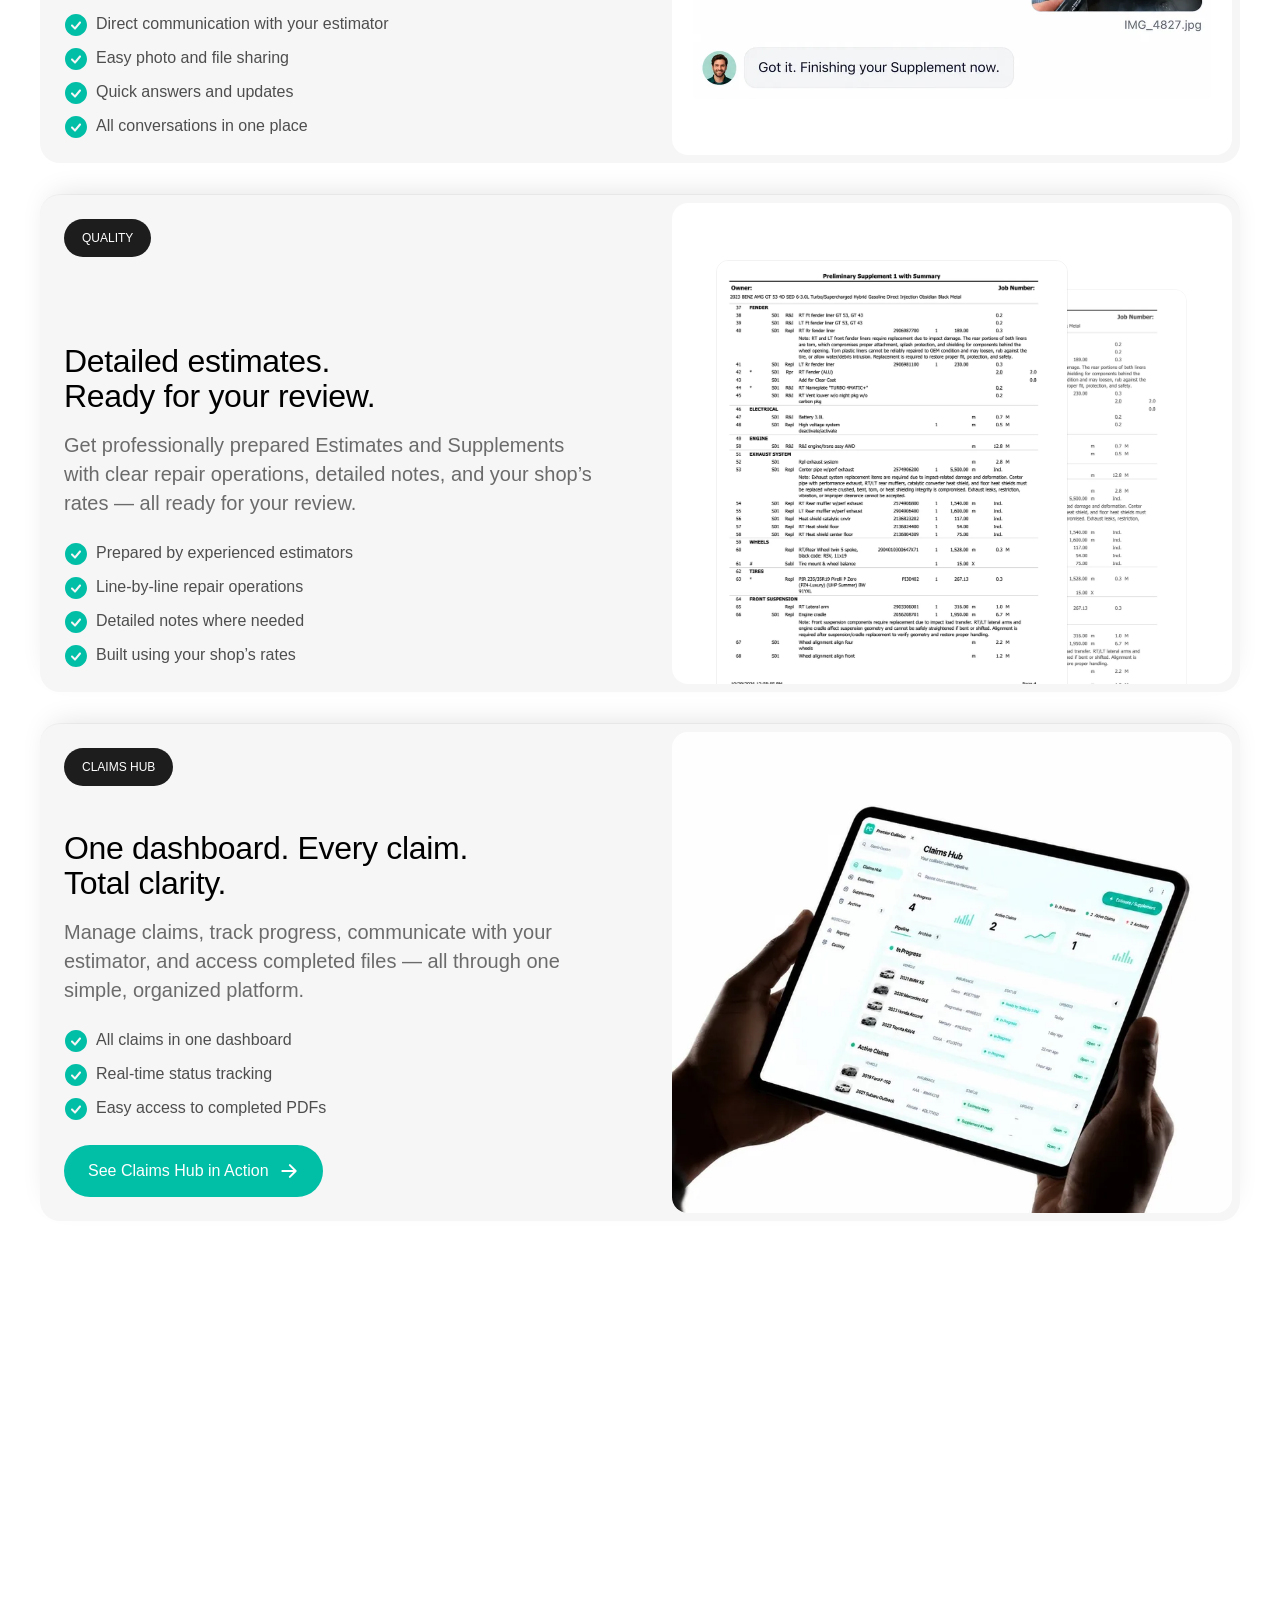
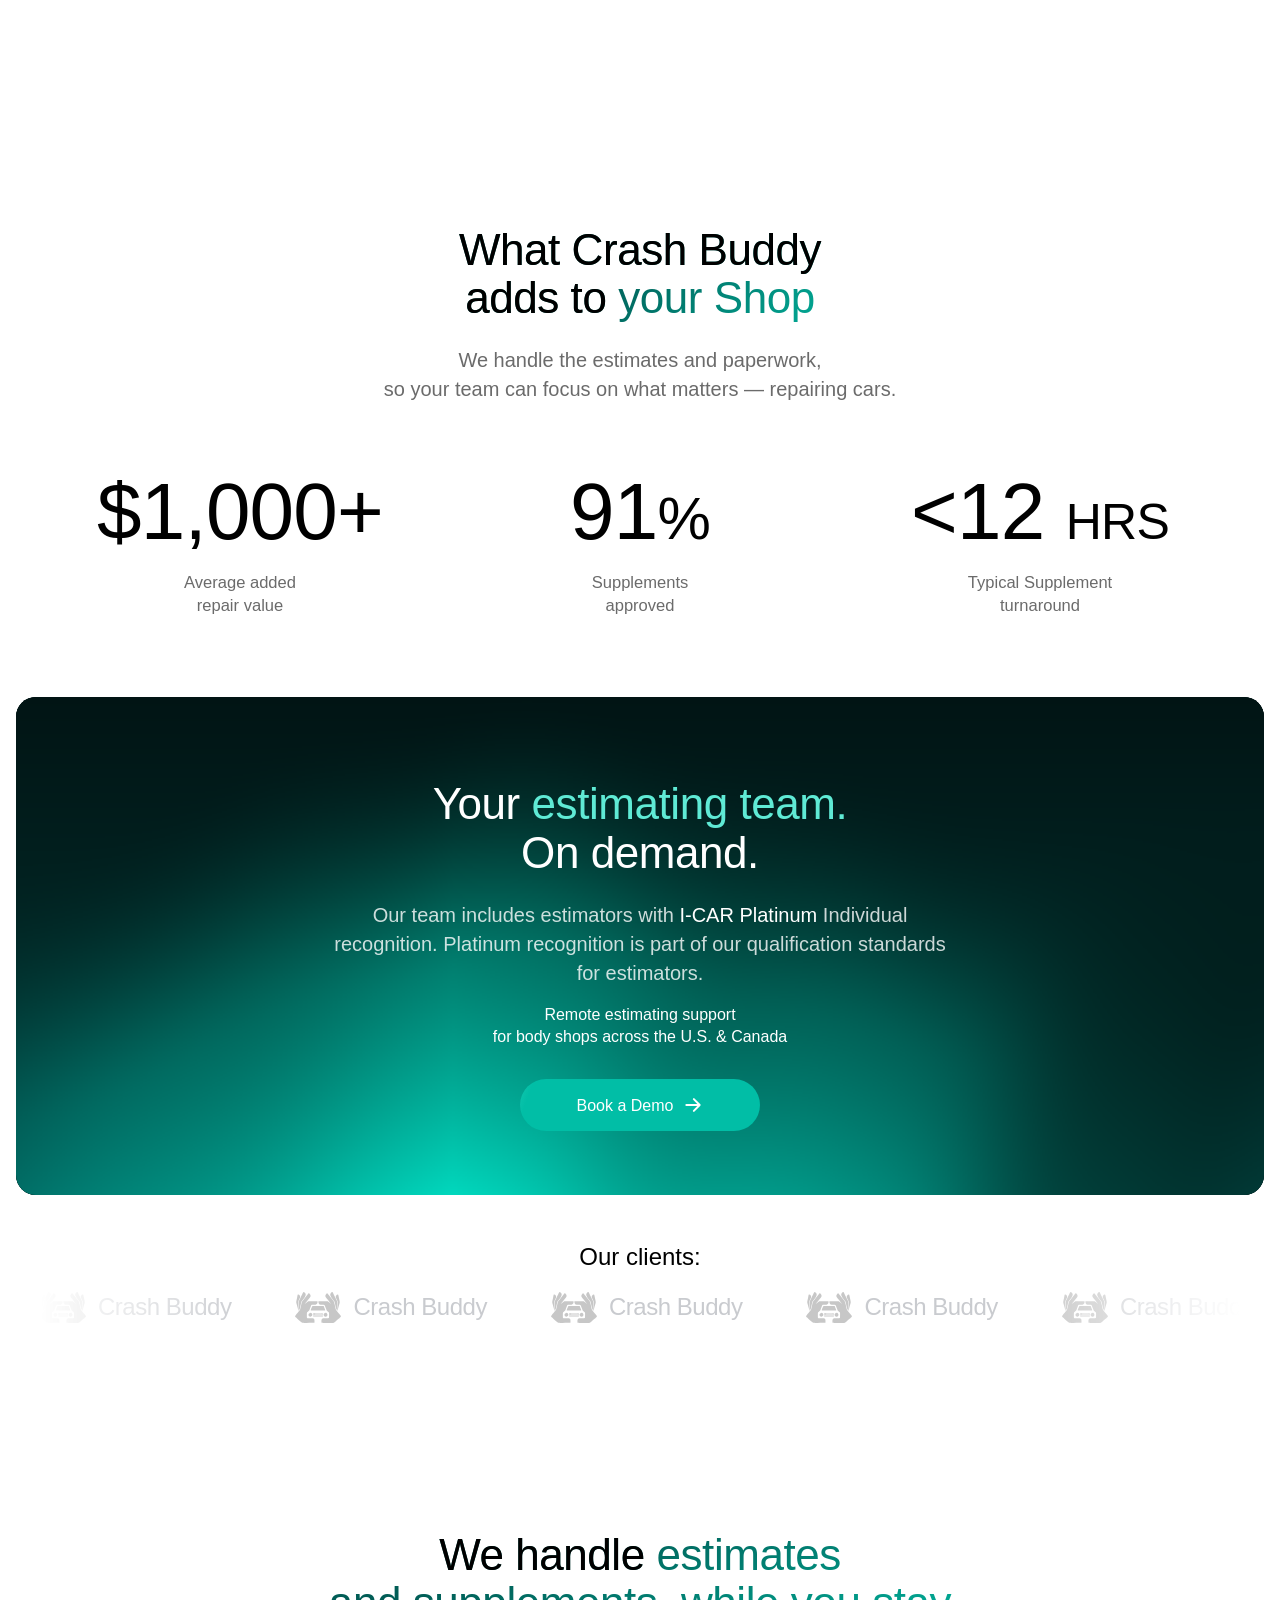
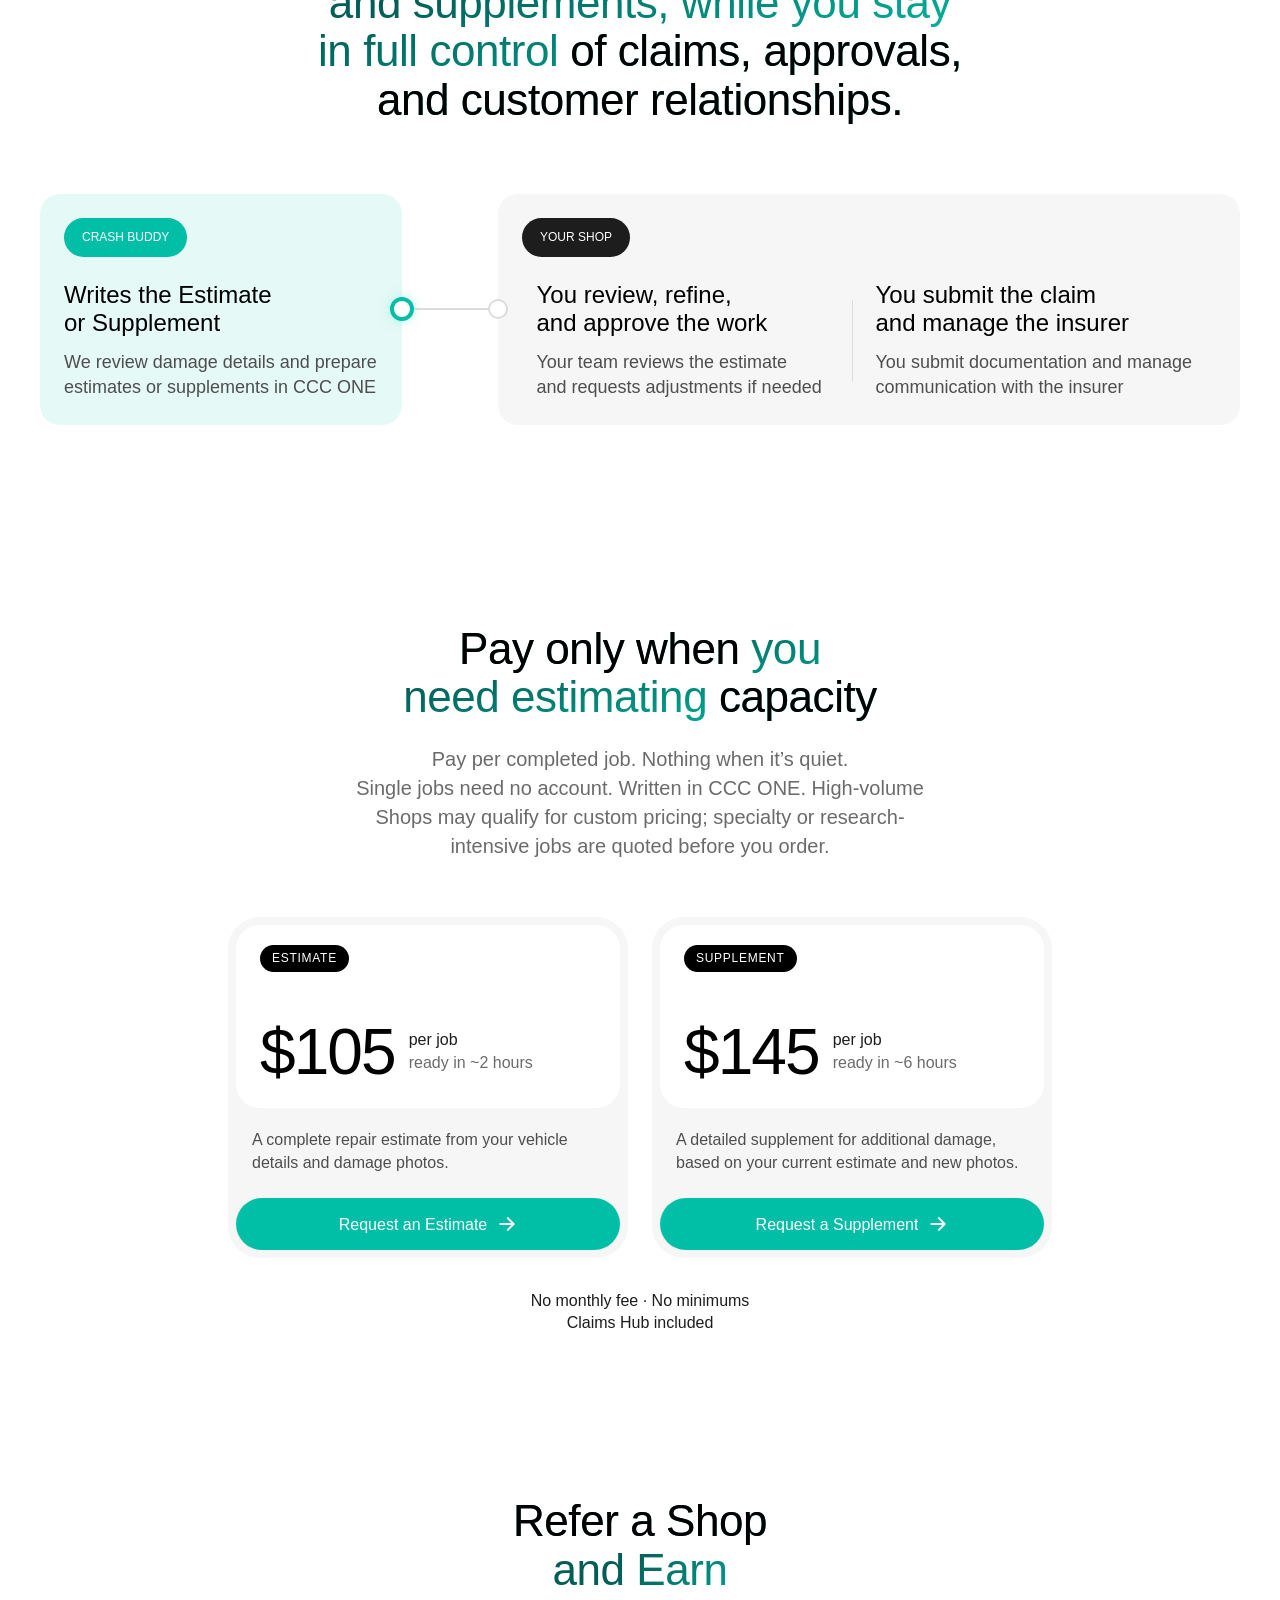
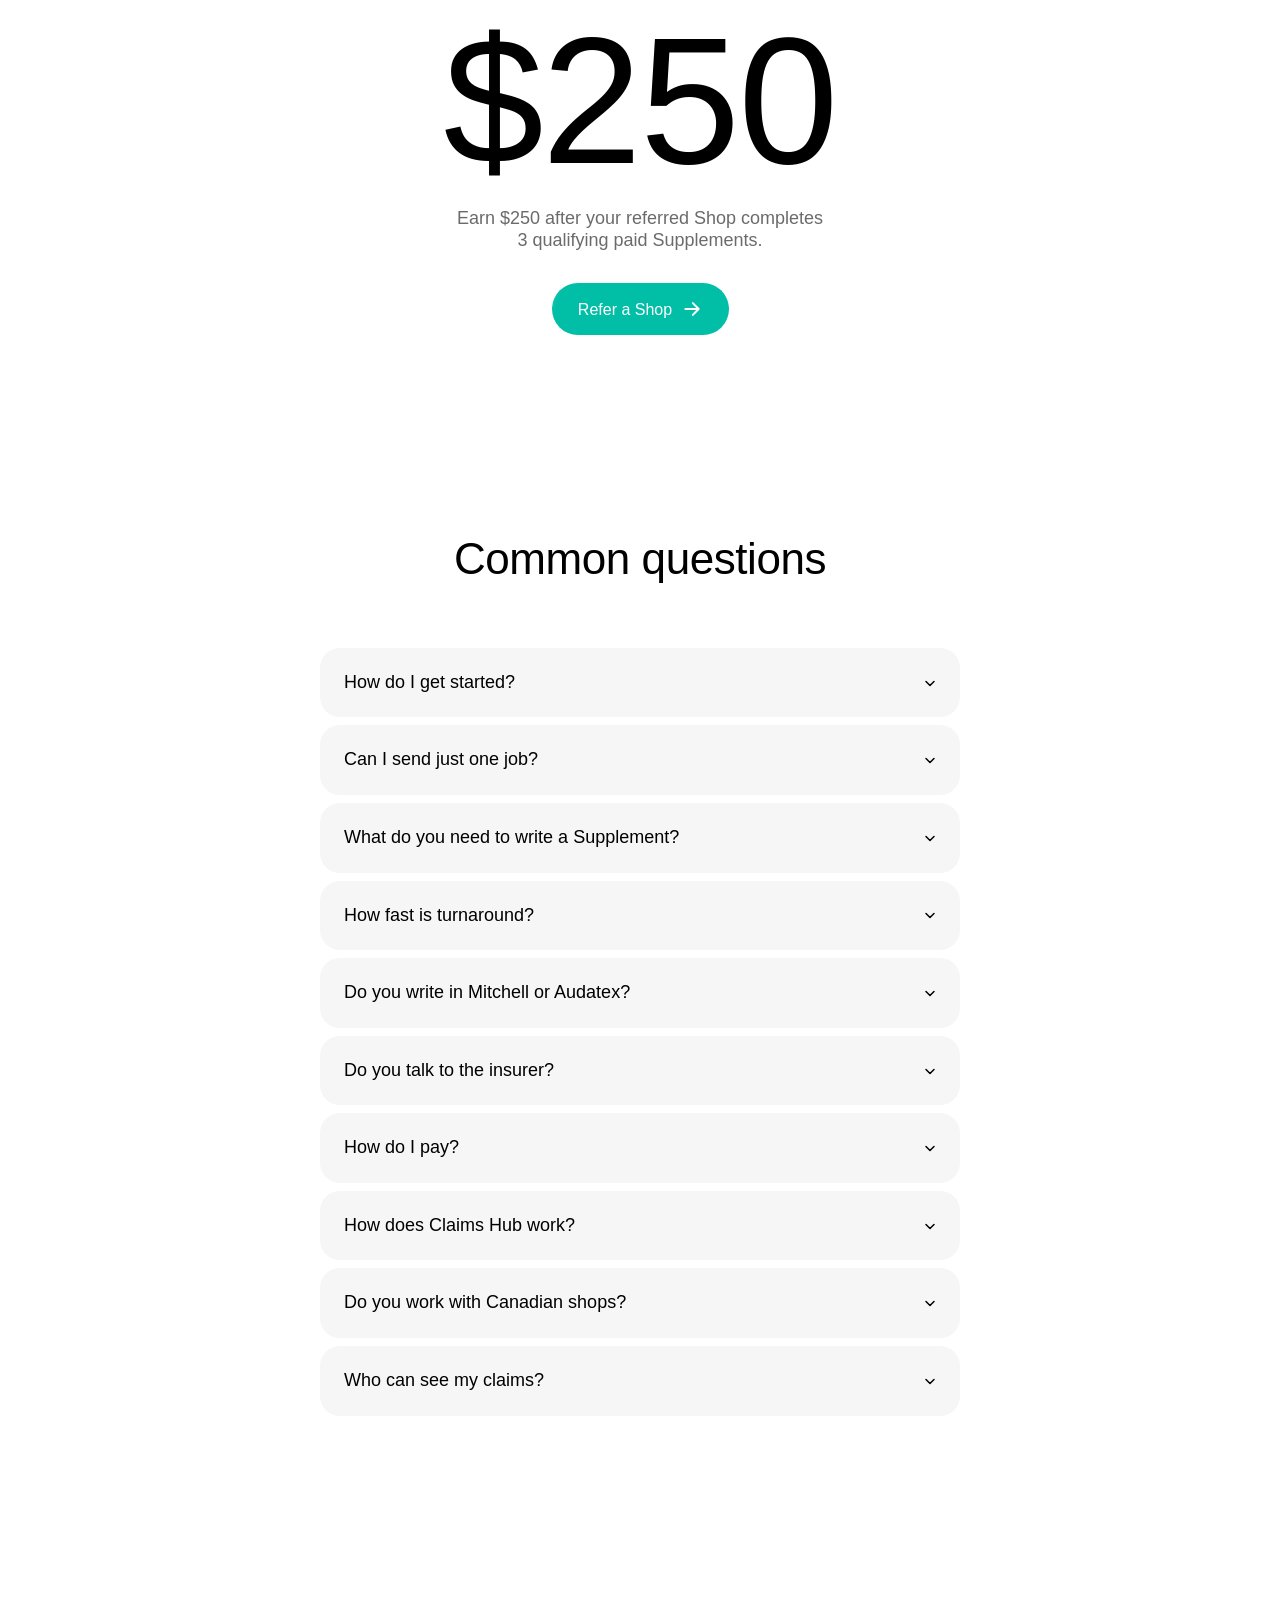
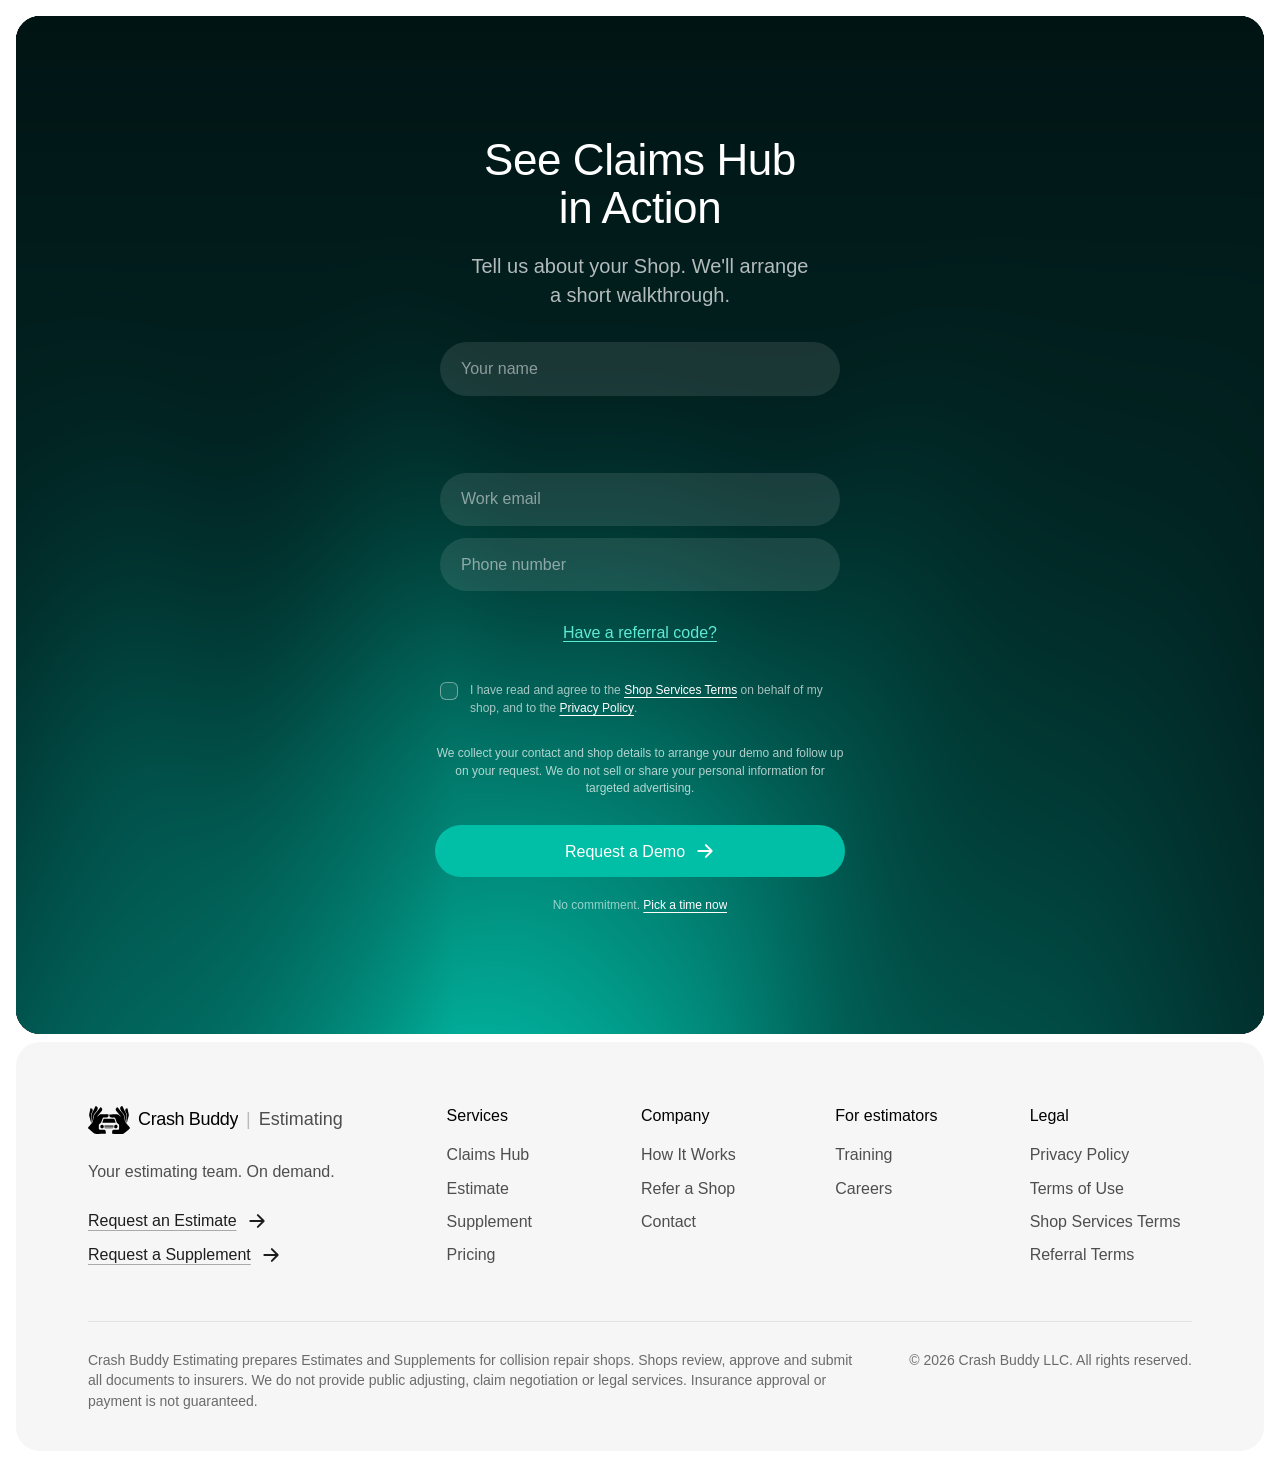
==== commit d9e1364a: "Mobile menu: no divider line, groups separated by space Co-Authored-By: Claude Opus 5.5 <noreply@ant" ====
--- a/index.html
+++ b/index.html
@@ -30,7 +30,7 @@
   <meta name="twitter:image" content="https://crashbuddyestimating.com/assets/og/og-home.jpg">
   <meta name="twitter:image:alt" content="Crash Buddy Estimating: get more estimates done without hiring. Estimate $105, Supplement $145.">
   <!-- /SEO -->
-  <link rel="stylesheet" href="styles.css?v=11191500">
+  <link rel="stylesheet" href="styles.css?v=11191510">
   <script type="application/ld+json" id="ld-site">{"@context":"https://schema.org","@graph":[{"@type":"Organization","@id":"https://crashbuddyestimating.com/#org","name":"Crash Buddy Estimating","legalName":"Crash Buddy LLC","url":"https://crashbuddyestimating.com/","logo":"https://crashbuddyestimating.com/assets/icons/icon-512.png","areaServed":["US","CA"]},{"@type":"WebSite","@id":"https://crashbuddyestimating.com/#website","url":"https://crashbuddyestimating.com/","name":"Crash Buddy Estimating","publisher":{"@id":"https://crashbuddyestimating.com/#org"},"inLanguage":"en-US"},{"@type":"ProfessionalService","@id":"https://crashbuddyestimating.com/#service","name":"Crash Buddy Estimating","url":"https://crashbuddyestimating.com/","image":"https://crashbuddyestimating.com/assets/og/og-home.jpg","description":"Collision estimate and supplement writing for body shops, delivered through Claims Hub. The shop reviews, approves and submits every document.","parentOrganization":{"@id":"https://crashbuddyestimating.com/#org"},"priceRange":"$105–$145","areaServed":[{"@type":"Country","name":"United States"},{"@type":"Country","name":"Canada"}],"makesOffer":[{"@type":"Offer","name":"Estimate","price":"105","priceCurrency":"USD","url":"https://crashbuddyestimating.com/request.html?type=estimate","itemOffered":{"@type":"Service","name":"Collision repair estimate writing","serviceType":"Collision estimating"}},{"@type":"Offer","name":"Supplement","price":"145","priceCurrency":"USD","url":"https://crashbuddyestimating.com/request.html?type=supplement","itemOffered":{"@type":"Service","name":"Collision supplement writing","serviceType":"Collision estimating"}}]},{"@type":"FAQPage","mainEntity":[{"@type":"Question","name":"How do I get started?","acceptedAnswer":{"@type":"Answer","text":"Send one job now: request an Estimate ($105) or a Supplement ($145) above. No account needed. For ongoing work, request a demo and we set up Claims Hub for your Shop."}},{"@type":"Question","name":"Can I send just one job?","acceptedAnswer":{"@type":"Answer","text":"Yes. No account needed. The finished PDF comes to your email."}},{"@type":"Question","name":"What do you need to write a Supplement?","acceptedAnswer":{"@type":"Answer","text":"The current insurance Estimate (PDF or CCC export), teardown photos — wide shots and close-ups — and any denial notes. A VIN helps. For an initial Estimate, photos and vehicle details are enough. Anything else, your estimator asks for inside the claim."}},{"@type":"Question","name":"How fast is turnaround?","acceptedAnswer":{"@type":"Answer","text":"Most Supplements come back in about 6 hours and most Estimates in about 2 hours, during business hours (Pacific), once we have clear photos and — for a Supplement — the current insurance Estimate. Heavy structural files can take longer; we tell you when we open the file."}},{"@type":"Question","name":"Do you write in Mitchell or Audatex?","acceptedAnswer":{"@type":"Answer","text":"We write in CCC ONE and deliver a PDF, so there is no extra software seat for the work you send us. If your Shop works in Mitchell or Audatex, ask before you order and we’ll tell you what we can do."}},{"@type":"Question","name":"Do you talk to the insurer?","acceptedAnswer":{"@type":"Answer","text":"No. Your Shop reviews, approves and submits under its own name and rates, and handles the adjuster. We write the documentation your Shop submits."}},{"@type":"Question","name":"How do I pay?","acceptedAnswer":{"@type":"Answer","text":"Per job, when you order: $105 per Estimate, $145 per Supplement, no subscription or minimum. Pricing agreed for your Shop appears in Claims Hub before you pay. Specialty vehicles and research-intensive jobs are quoted before you order."}},{"@type":"Question","name":"How does Claims Hub work?","acceptedAnswer":{"@type":"Answer","text":"One claim per vehicle. Photos, documents, messages with your estimator and every Estimate or Supplement stay on it, so the next Supplement starts from the same claim — not from scratch. Your Shop’s rates and agreed pricing live there too, and archived claims can be reopened."}},{"@type":"Question","name":"Do you work with Canadian shops?","acceptedAnswer":{"@type":"Answer","text":"Yes — remotely, across the U.S. and Canada, through Claims Hub."}},{"@type":"Question","name":"Who can see my claims?","acceptedAnswer":{"@type":"Answer","text":"Your Shop and the Crash Buddy estimators working on your jobs. Each Shop has its own private workspace. See our Privacy Policy."}}]}]}</script>
 </head>
 <body>
--- a/styles.css
+++ b/styles.css
@@ -2309,11 +2309,11 @@
 
   /* two groups: services (with small prices on the right), then the rest of the links */
   .mnav__label { margin: 28px 8px 4px; font-size: 13px; font-weight: 500; line-height: 1.3; letter-spacing: .04em; text-transform: uppercase; color: var(--muted); }
-  .mnav__list { display: flex; flex-direction: column; padding: 0 8px 16px; }
+  .mnav__list { display: flex; flex-direction: column; padding: 0 8px; }
   .mnav__list a { display: flex; align-items: baseline; justify-content: space-between; gap: 16px; padding: 7px 0; font-size: 24px; font-weight: 500; line-height: 1.2; letter-spacing: -0.02em; color: var(--ink); transition: color .2s ease; }
   .mnav__list a:hover, .mnav__list a:active { color: var(--accent-strong); }
   .mnav__price { flex: none; font-size: 15px; font-weight: 500; letter-spacing: 0; color: var(--muted); font-variant-numeric: tabular-nums; }
-  .mnav__sub { display: flex; flex-direction: column; margin: 0 8px; padding-top: 12px; border-top: 1px solid rgba(0, 0, 0, .1); }
+  .mnav__sub { display: flex; flex-direction: column; margin: 20px 8px 0; } /* no divider: the groups are separated by space only */
   .mnav__sub a { padding: 9px 0; font-size: 17px; line-height: 1.3; color: var(--ink); transition: color .2s ease; }
   .mnav__sub a:hover, .mnav__sub a:active { color: var(--accent-strong); }
   /* Sign In: separate underlined link with the arrow, left-aligned with the links,
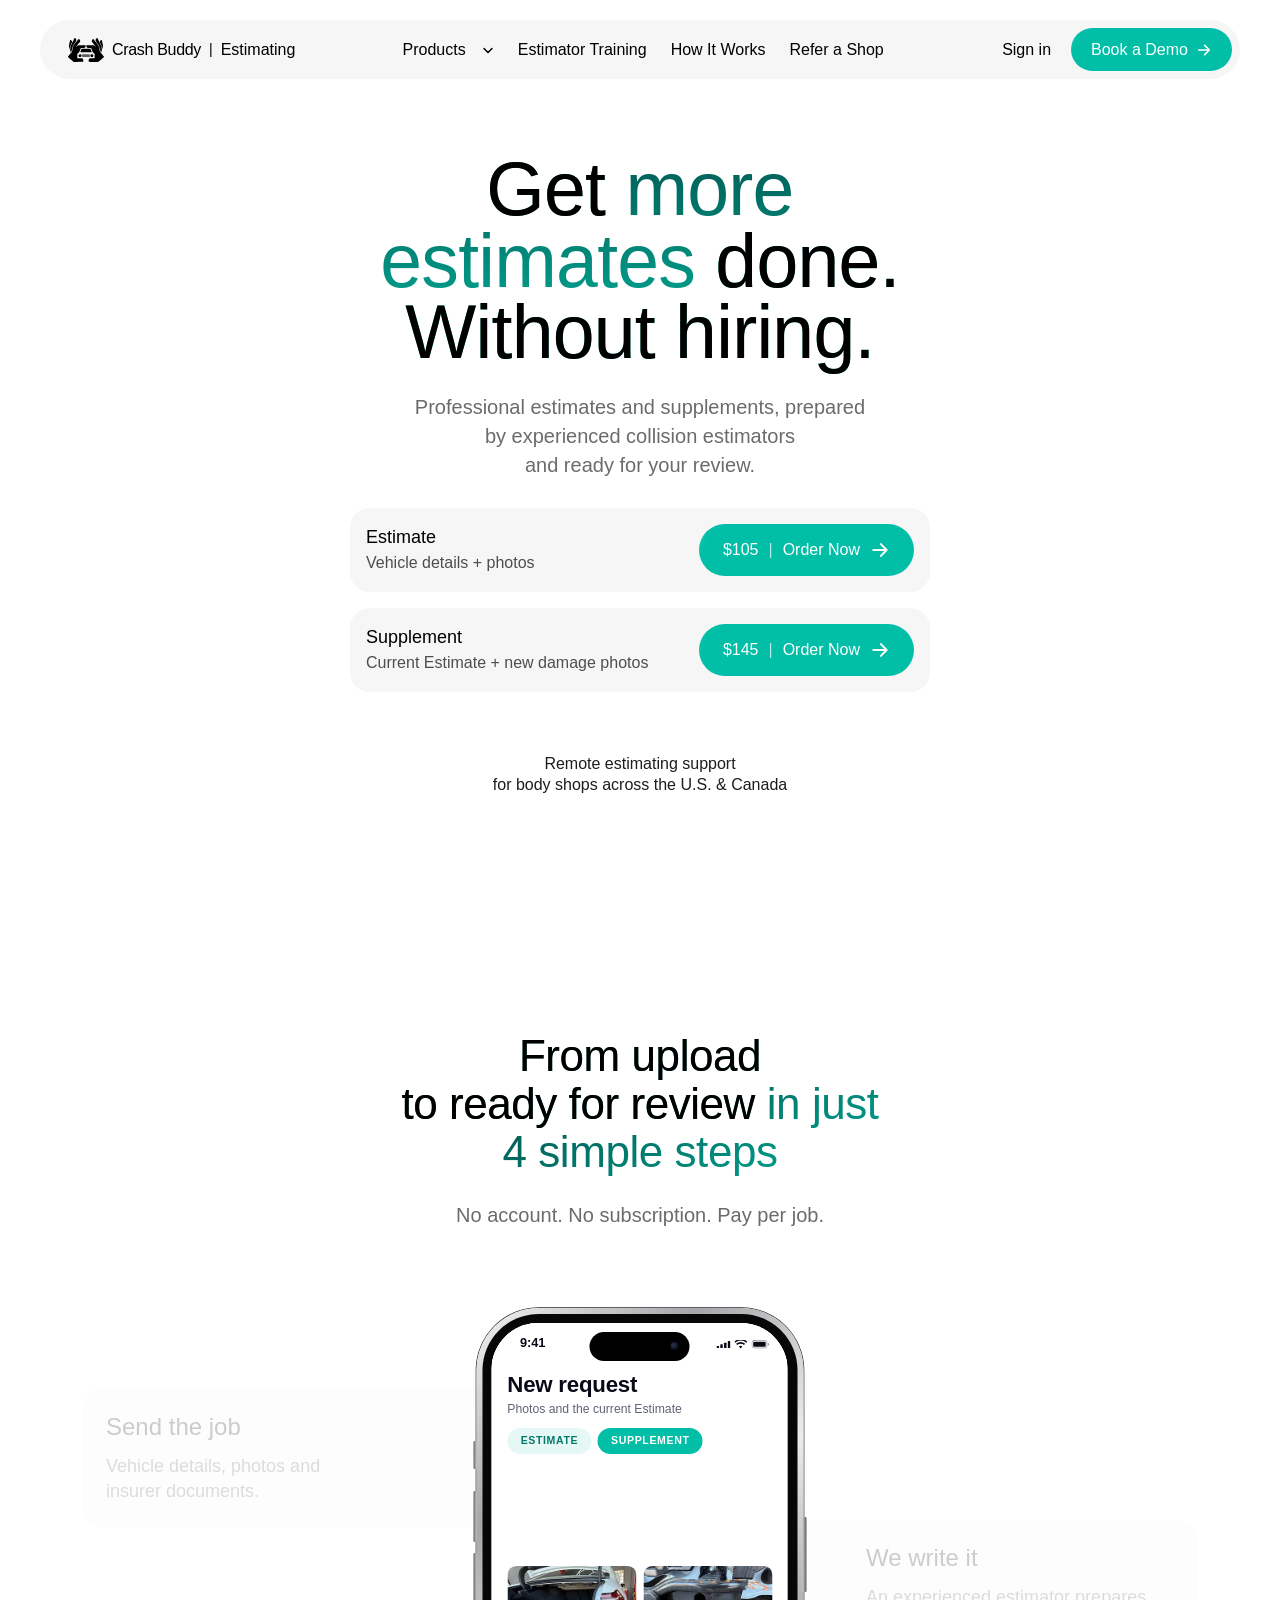
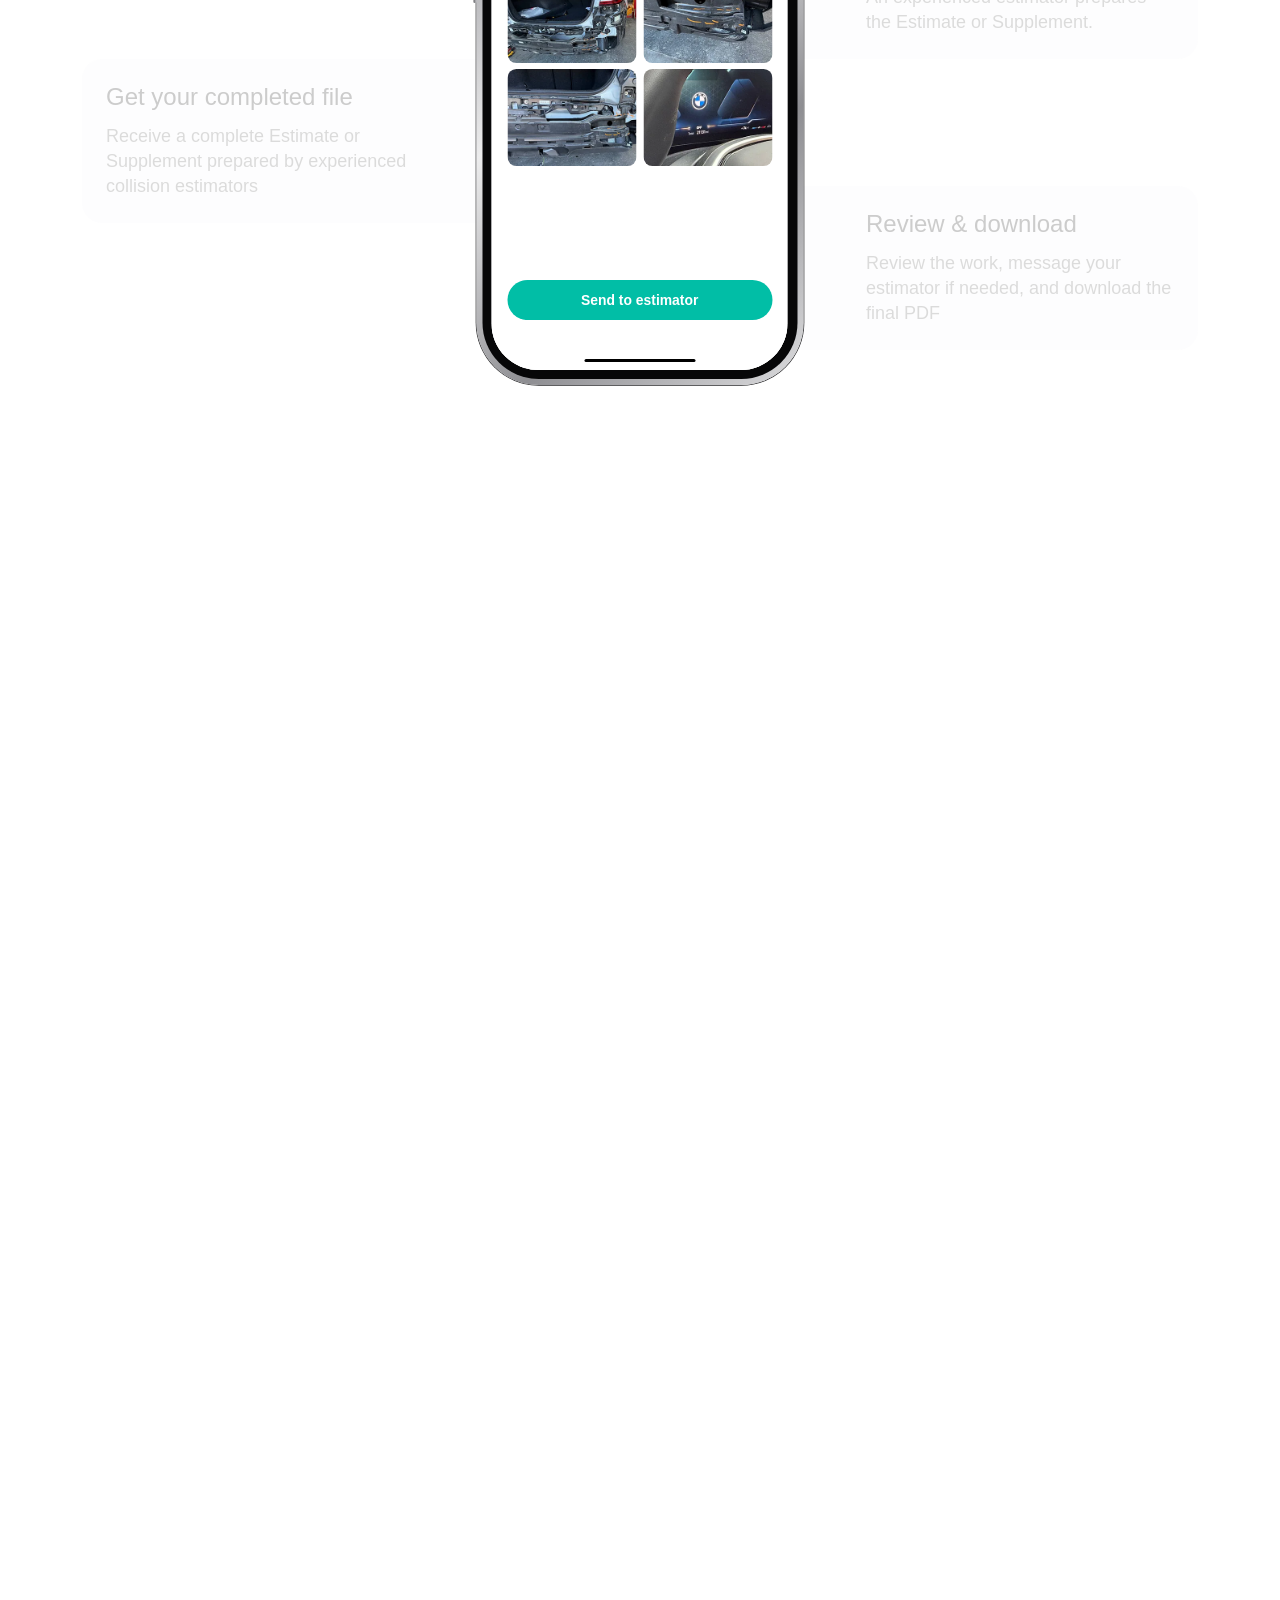
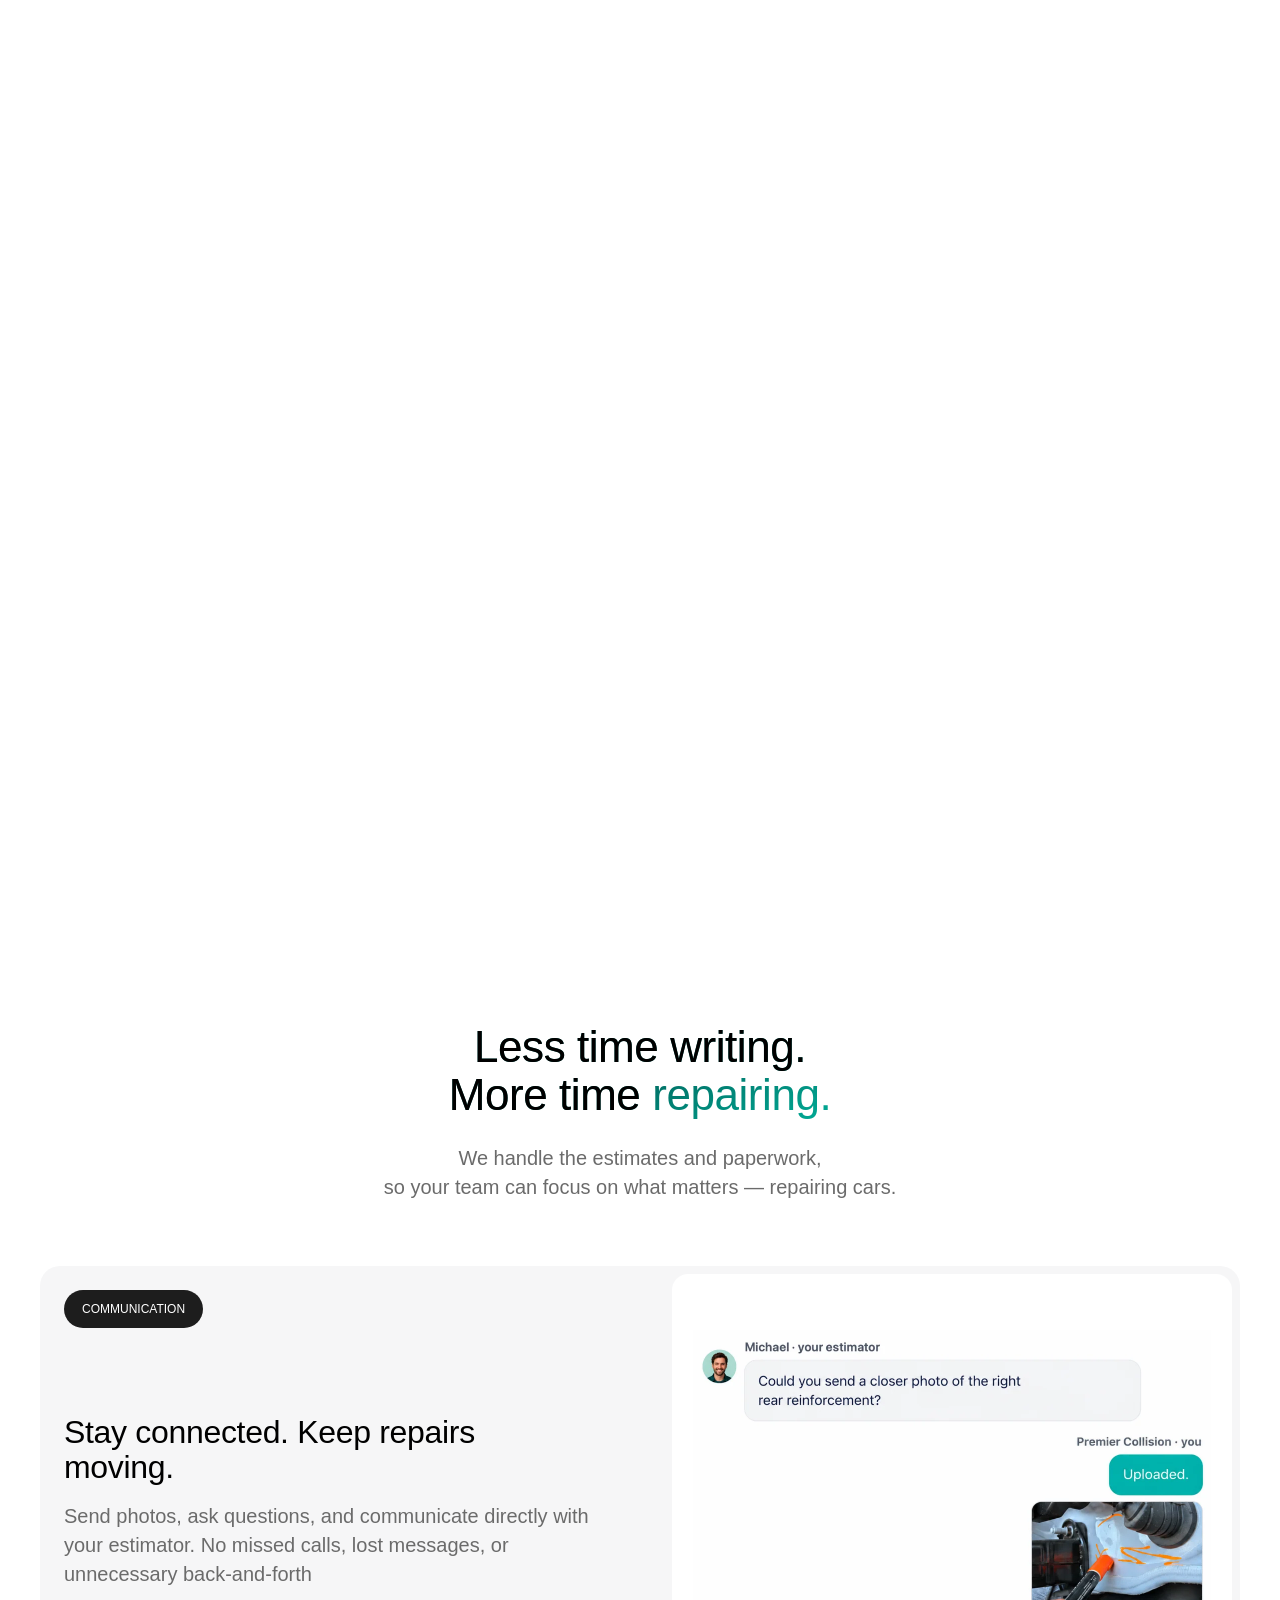
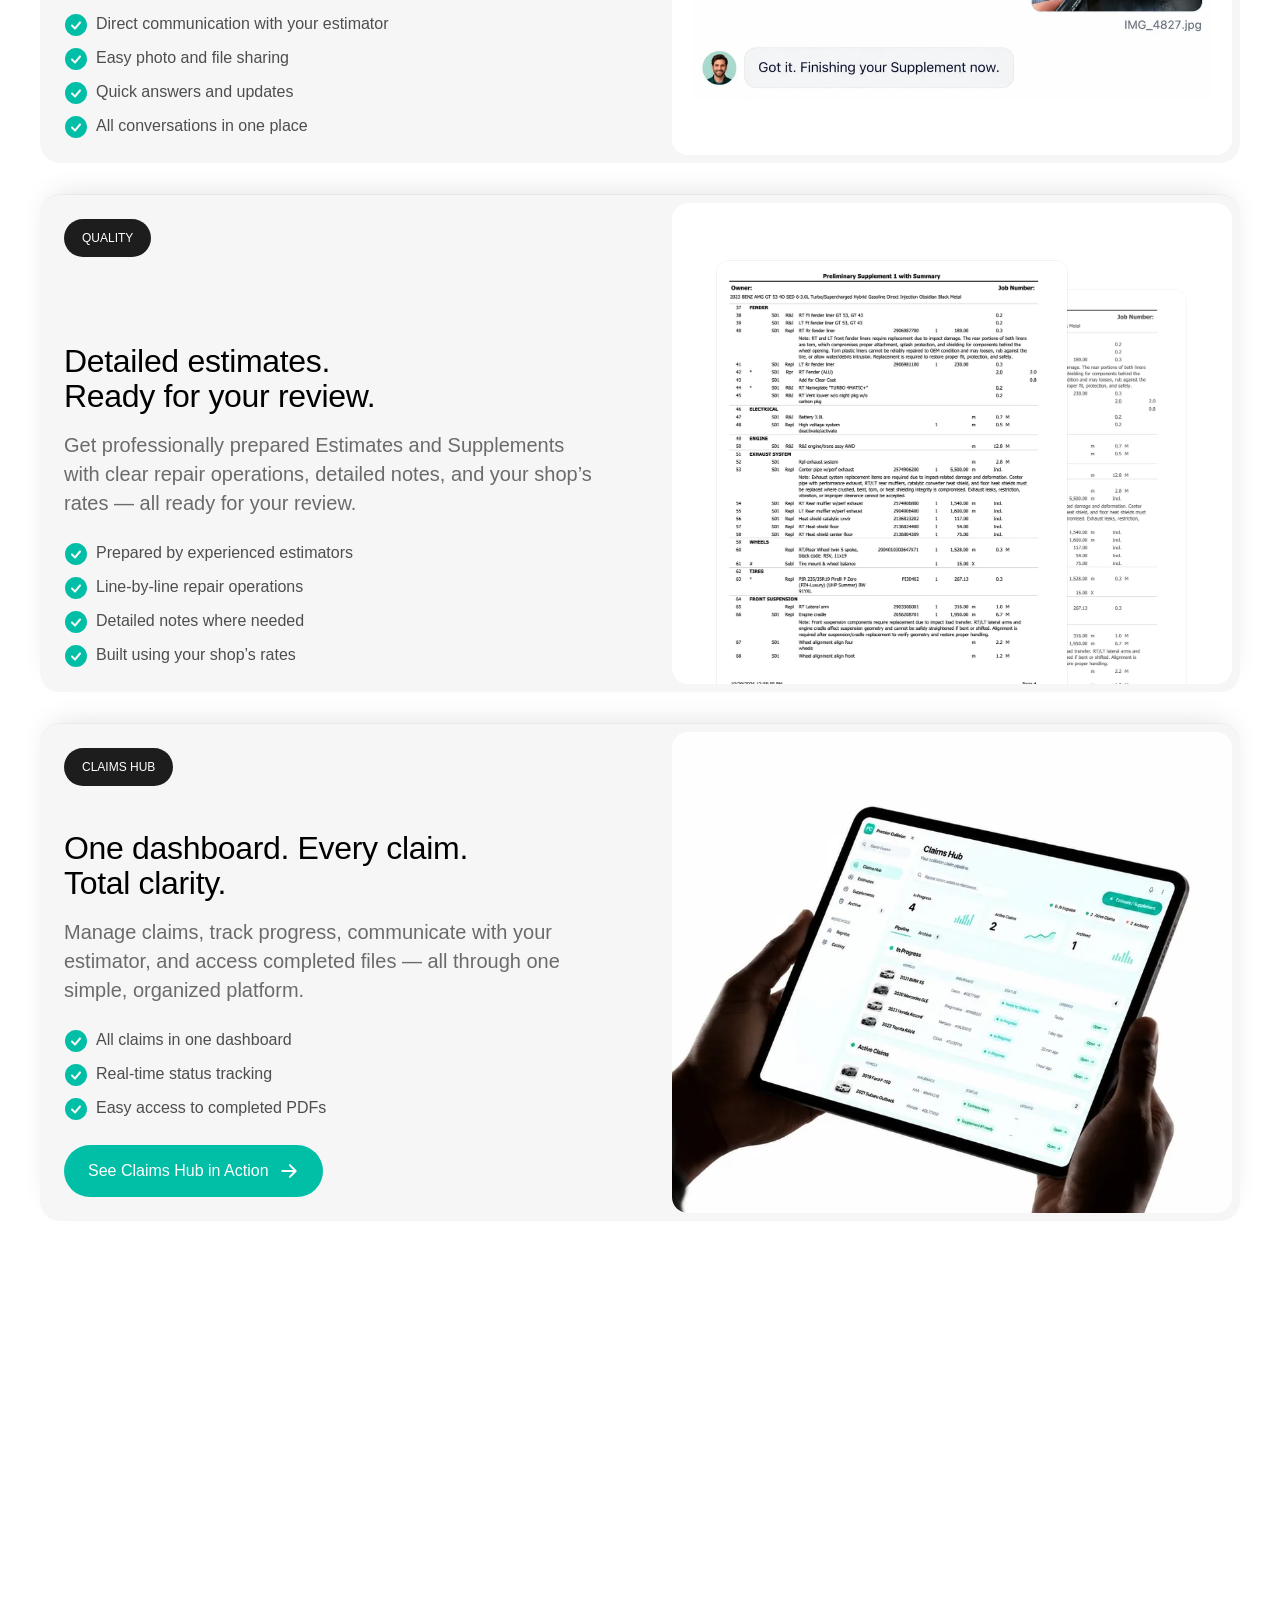
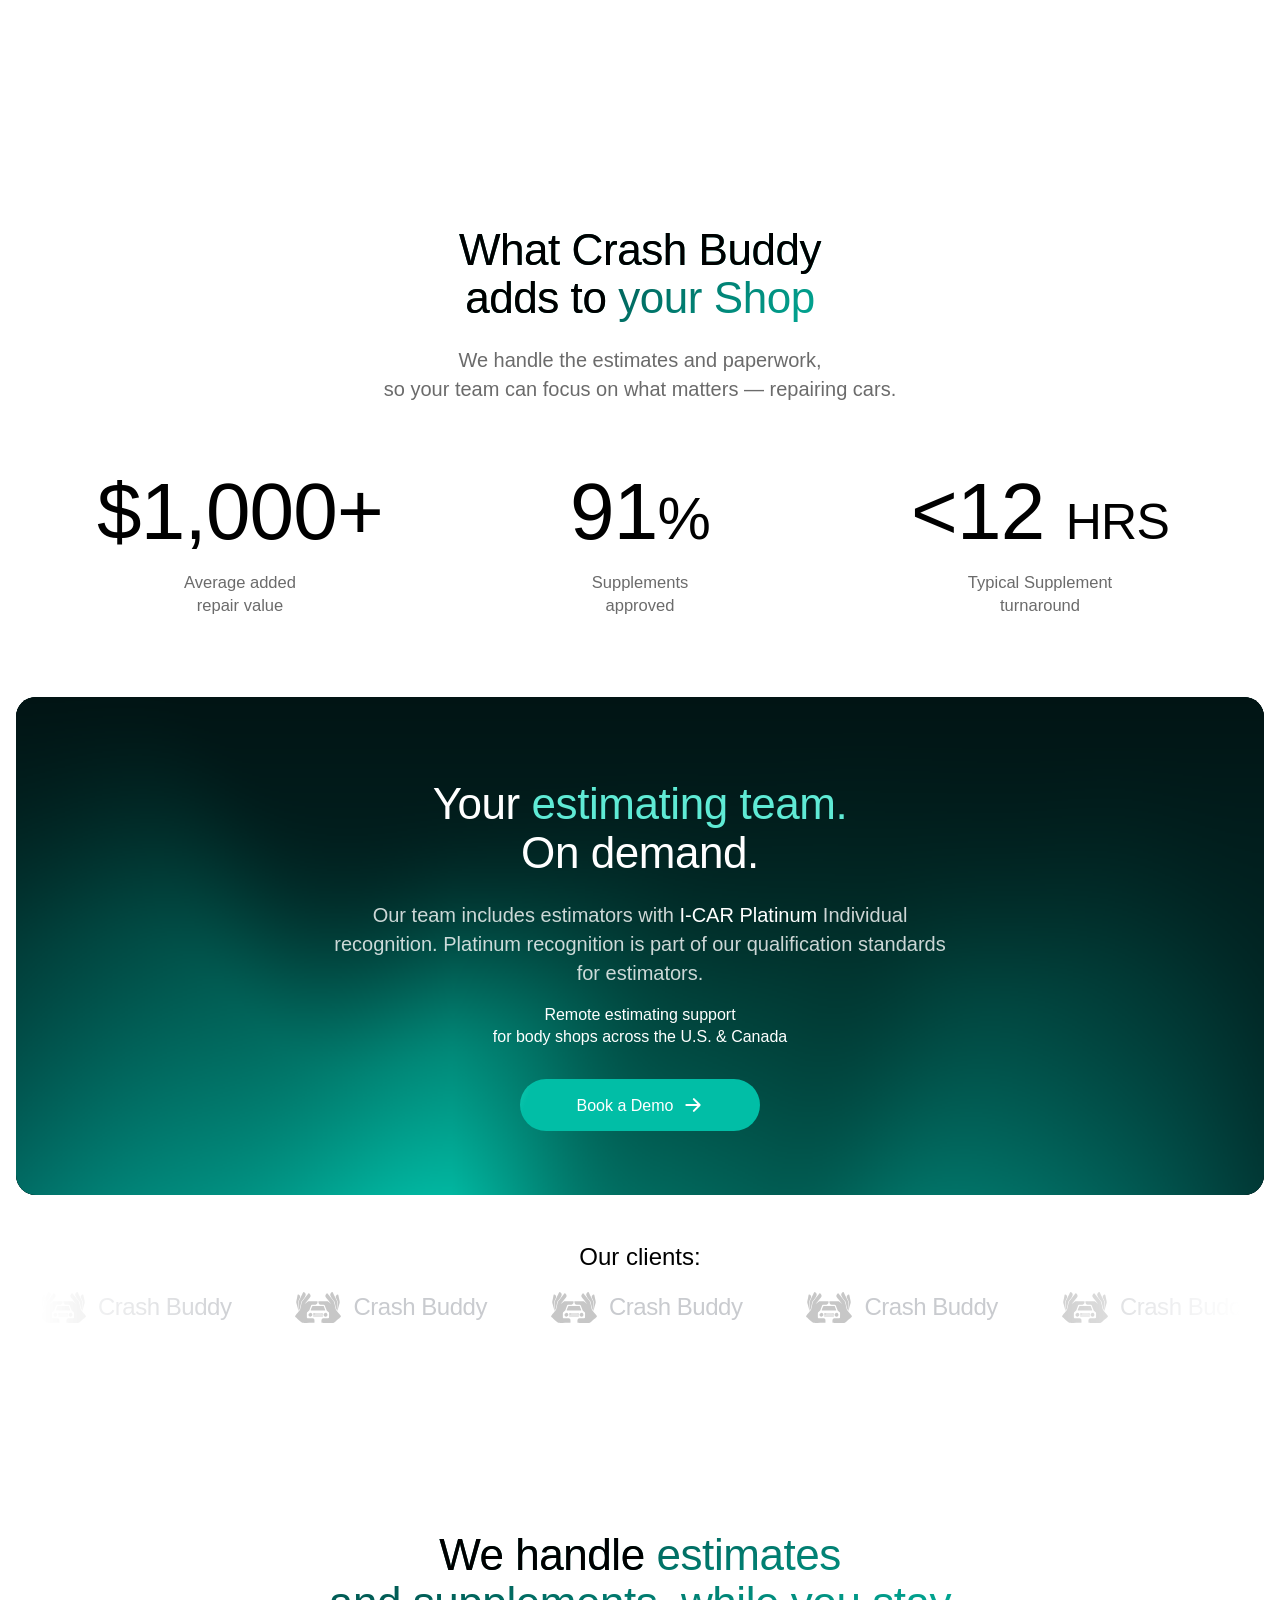
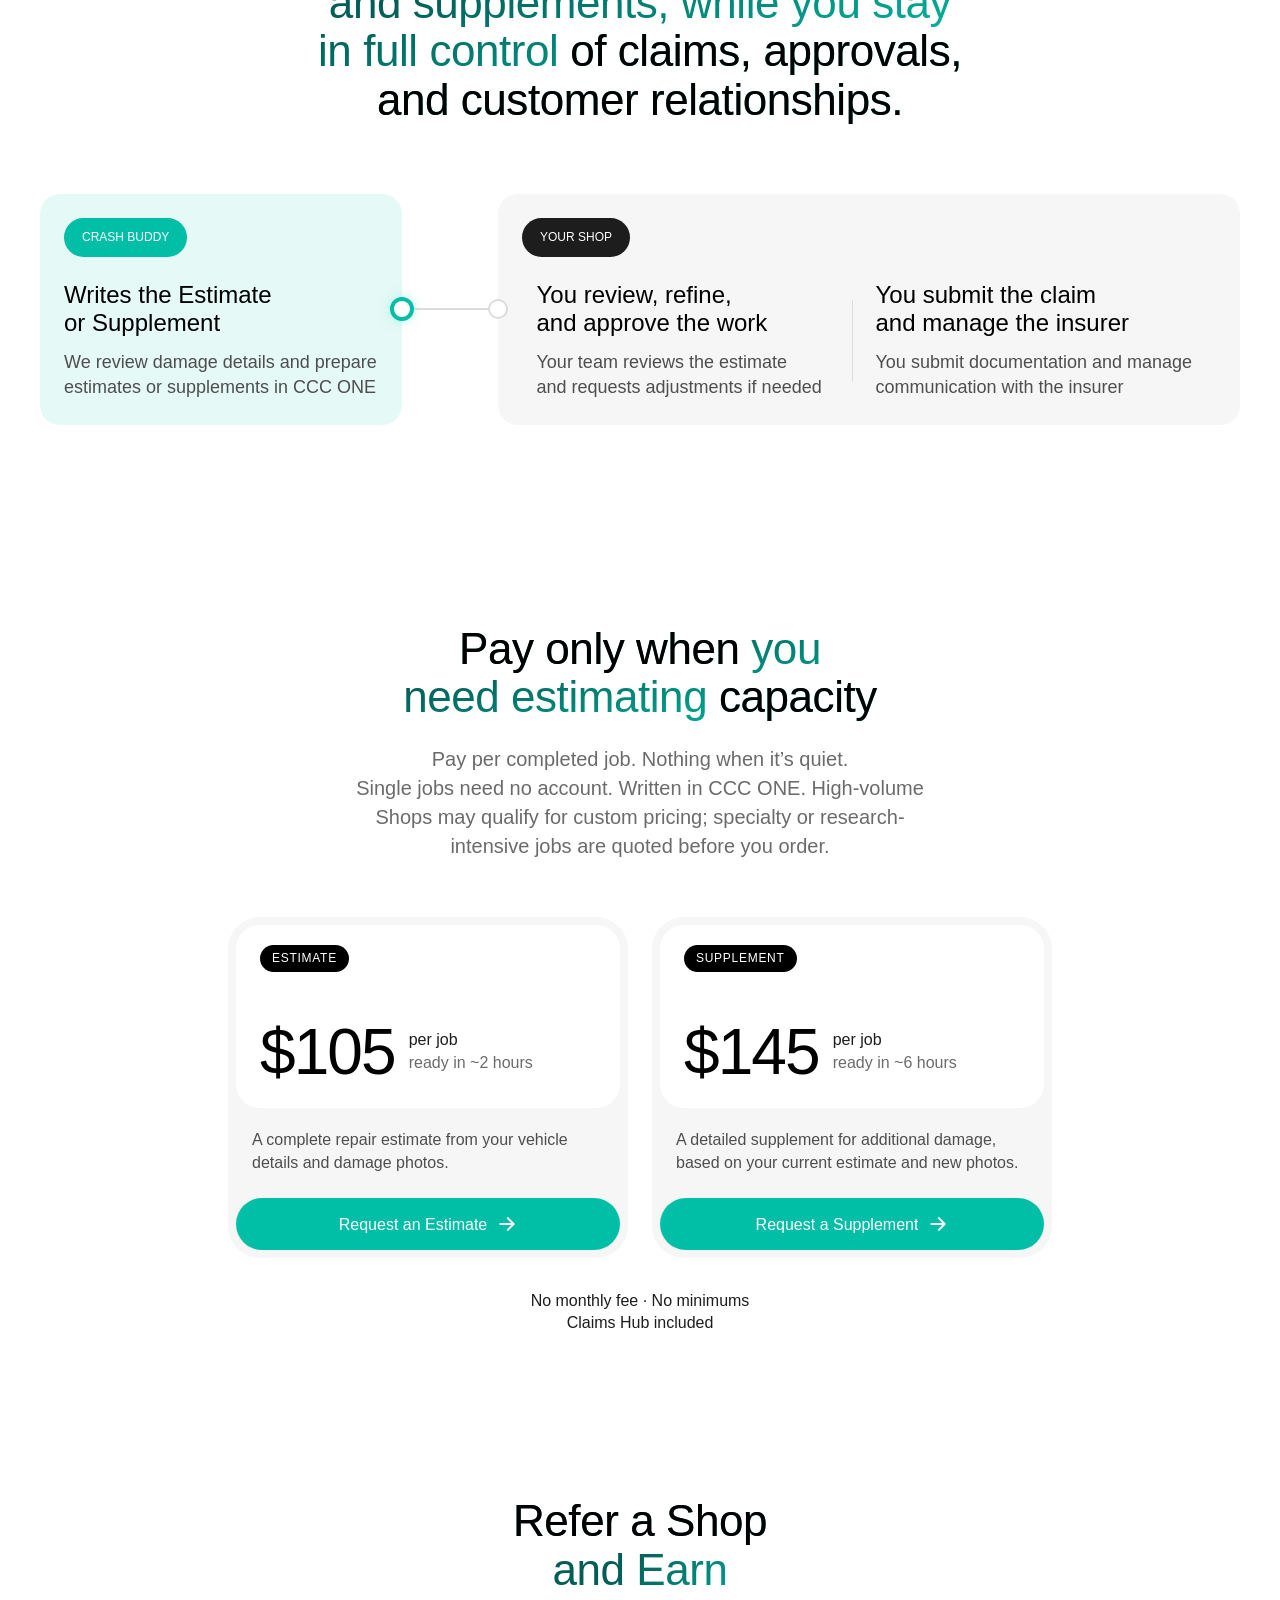
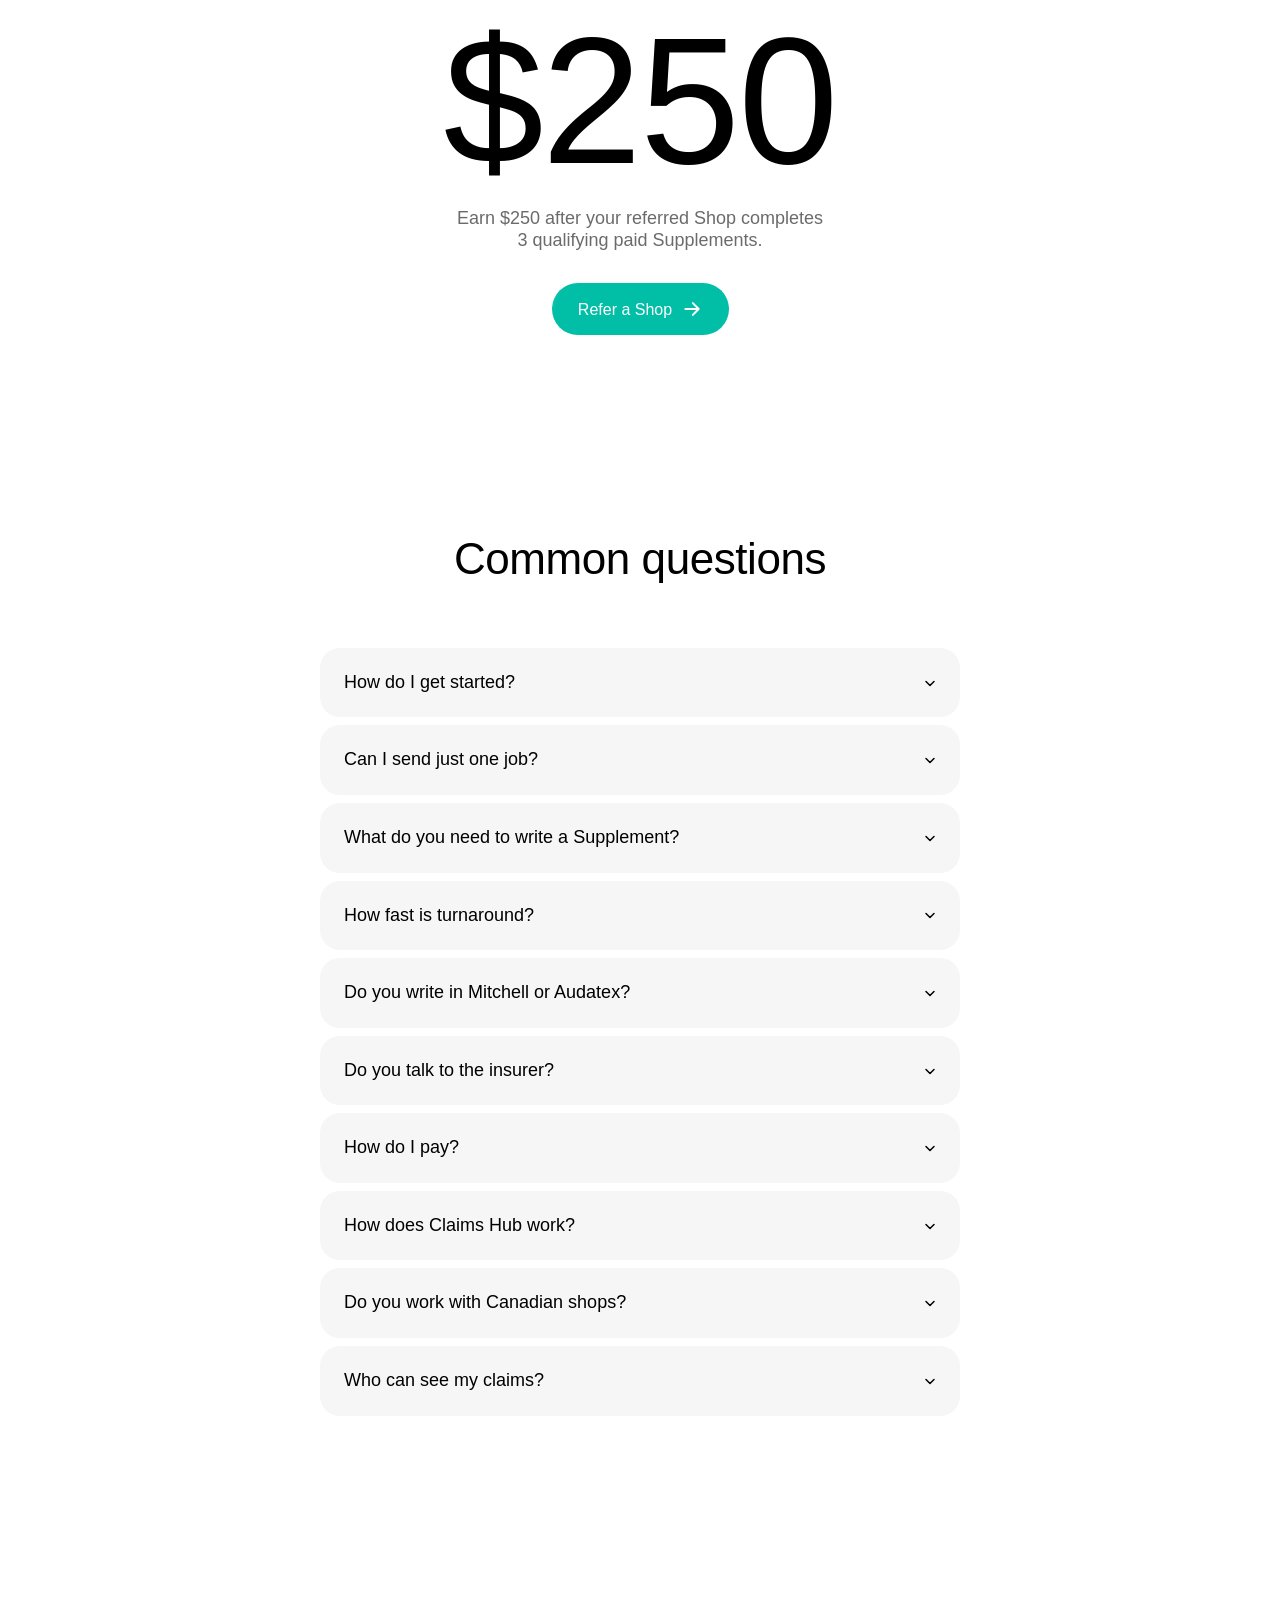
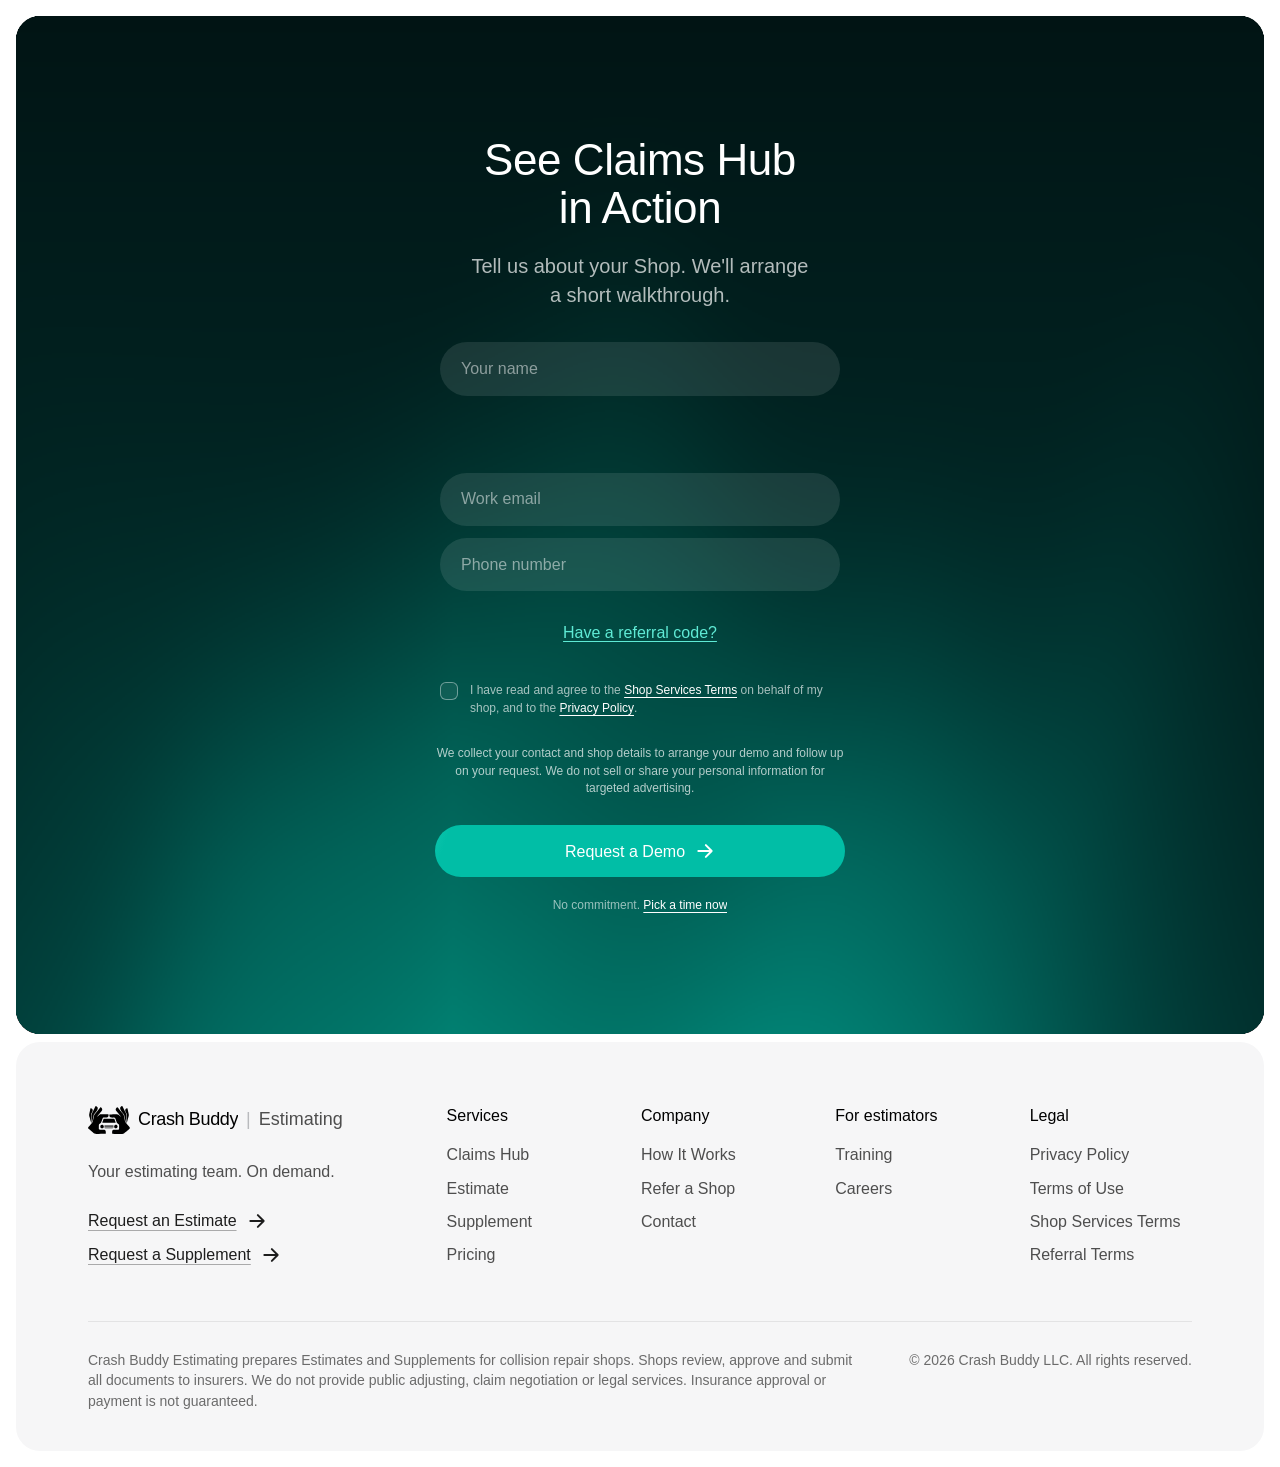
==== commit c097f178: "Communication chat image: the estimator is Michael (Patrick is the How It Works estimator) Co-Author" ====
--- a/index.html
+++ b/index.html
@@ -408,7 +408,7 @@
           </div>
         </div>
         <div class="feature__media feature__media--chat">
-          <img src="assets/chat.webp" width="518" height="369" alt="Chat between shop and estimator" loading="lazy" decoding="async">
+          <img src="assets/chat.webp?v=2" width="518" height="369" alt="Chat between shop and estimator" loading="lazy" decoding="async">
         </div>
       </article>
 
